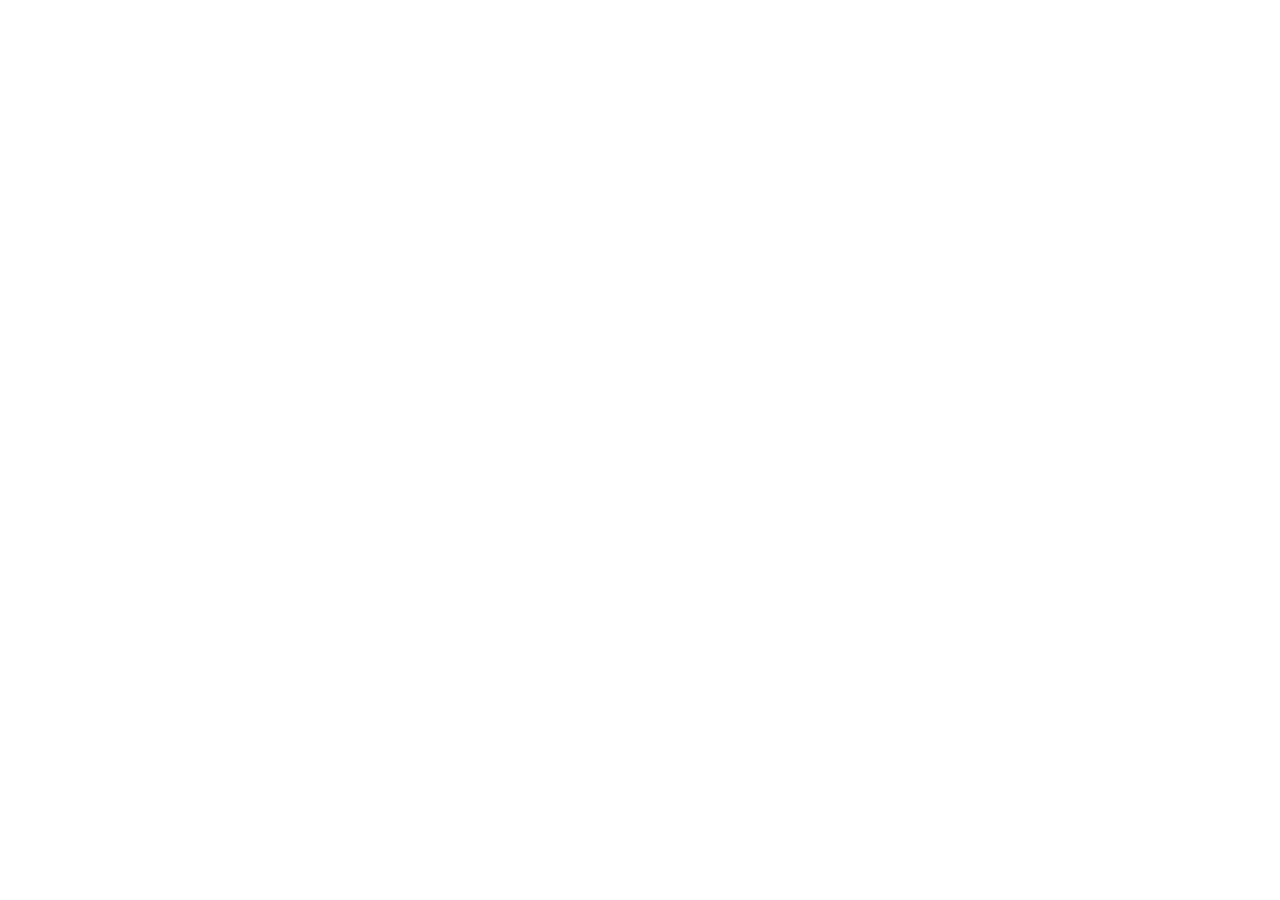
==== index.html @ 041bc4cd "SEO Phase 2: 6 subpages + external CSS + updated sitemap Pages created (SEO-only, not in main nav, a" ====
<!DOCTYPE html>
<html lang="ru">
<head>
    <meta charset="UTF-8">
    <meta name="viewport" content="width=device-width, initial-scale=1.0">
    <meta name="description" content="Авторские витражи на заказ в Москве и МО. Техника Тиффани, мозаичные панно, витражные зеркала. Мастерская Дудкинъ — от эскиза до установки.">
    <meta name="keywords" content="витражи, витражи Тиффани, витражное стекло, мозаика, витражные окна, витражные зеркала, Жуковский, Москва, Дудкин">
    <meta property="og:title" content="Витражи на заказ в Москве и МО — авторская мастерская Дудкинъ">
    <meta property="og:description" content="Авторская мастерская полного цикла: от эскиза до установки. Витражи Тиффани, мозаичные панно, зеркала.">
    <meta property="og:type" content="website">
    <meta property="og:locale" content="ru_RU">
    <meta property="og:url" content="https://dudkin.co/">
    <meta property="og:image" content="https://dudkin.co/img/roses-art-nouveau.jpg">
    <meta property="og:image:width" content="1200">
    <meta property="og:image:height" content="630">
    <meta property="og:site_name" content="Витражное дело Дудкинъ">
    <meta name="twitter:card" content="summary_large_image">
    <meta name="twitter:title" content="Витражи на заказ в Москве и МО — мастерская Дудкинъ">
    <meta name="twitter:description" content="Авторские витражи ручной работы. Техника Тиффани, мозаичные панно, витражные зеркала. От эскиза до установки.">
    <meta name="twitter:image" content="https://dudkin.co/img/roses-art-nouveau.jpg">
    <link rel="canonical" href="https://dudkin.co/">
    <title>Витражи на заказ в Москве и МО — авторская мастерская Дудкинъ</title>
    <link rel="icon" type="image/svg+xml" href="favicon.svg">
    <link rel="preconnect" href="https://fonts.googleapis.com">
    <link rel="preconnect" href="https://fonts.gstatic.com" crossorigin>
    <link href="https://fonts.googleapis.com/css2?family=Cormorant+Garamond:ital,wght@0,400;0,500;0,600;0,700;1,400;1,500&family=PT+Sans:ital,wght@0,400;0,700;1,400&display=swap" rel="stylesheet">
    <style>
    <link rel="stylesheet" href="/style.css">
<script type="application/ld+json">
{
  "@context": "https://schema.org",
  "@type": "LocalBusiness",
  "name": "Витражное дело Дудкинъ",
  "alternateName": "Витражное дѣло Дудкинъ",
  "description": "Авторская мастерская витражей ручной работы. Витражи Тиффани, мозаичные панно, витражные зеркала. Полный цикл от эскиза до установки.",
  "url": "https://dudkin.co",
  "telephone": "+79772921707",
  "email": "vitrazh.dudkin@yandex.ru",
  "image": "https://dudkin.co/img/roses-art-nouveau.jpg",
  "address": {
    "@type": "PostalAddress",
    "addressLocality": "Жуковский",
    "addressRegion": "Московская область",
    "addressCountry": "RU"
  },
  "geo": {
    "@type": "GeoCoordinates",
    "latitude": "55.5955",
    "longitude": "38.1160"
  },
  "priceRange": "$$$$",
  "areaServed": [
    {"@type": "City", "name": "Москва"},
    {"@type": "State", "name": "Московская область"}
  ],
  "founder": {
    "@type": "Person",
    "name": "Александр Дудкин",
    "jobTitle": "Художник-витражист"
  },
  "sameAs": [],
  "aggregateRating": {
    "@type": "AggregateRating",
    "ratingValue": "5.0",
    "reviewCount": "3",
    "bestRating": "5"
  },
  "review": [
    {
      "@type": "Review",
      "author": {"@type": "Person", "name": "Марина К."},
      "reviewRating": {"@type": "Rating", "ratingValue": "5"},
      "reviewBody": "Заказывали витражное окно в загородный дом. Александр создал эскиз, который превзошёл все ожидания. Когда солнце проходит через стекло — это магия."
    },
    {
      "@type": "Review",
      "author": {"@type": "Person", "name": "Андрей и Елена В."},
      "reviewRating": {"@type": "Rating", "ratingValue": "5"},
      "reviewBody": "Витражное зеркало стало главным украшением нашей гостиной. Мастерская Дудкина — это сочетание художественного вкуса и безупречного качества исполнения."
    },
    {
      "@type": "Review",
      "author": {"@type": "Person", "name": "Игорь С."},
      "reviewRating": {"@type": "Rating", "ratingValue": "5"},
      "reviewBody": "Обратился за реставрацией старого витража в особняке начала XX века. Работа выполнена с невероятным уважением к оригиналу. Александр — настоящий мастер своего дела."
    }
  ],
  "hasOfferCatalog": {
    "@type": "OfferCatalog",
    "name": "Услуги",
    "itemListElement": [
      {"@type": "Offer", "itemOffered": {"@type": "Service", "name": "Витражные панно и окна"}},
      {"@type": "Offer", "itemOffered": {"@type": "Service", "name": "Витражные зеркала"}},
      {"@type": "Offer", "itemOffered": {"@type": "Service", "name": "Мозаичные панно"}},
      {"@type": "Offer", "itemOffered": {"@type": "Service", "name": "Реставрация витражей"}},
      {"@type": "Offer", "itemOffered": {"@type": "Service", "name": "Мастер-классы"}}
    ]
  }
}
</script>
<script type="application/ld+json">
{
  "@context": "https://schema.org",
  "@type": "FAQPage",
  "mainEntity": [
    {
      "@type": "Question",
      "name": "Сколько стоит витраж на заказ?",
      "acceptedAnswer": {
        "@type": "Answer",
        "text": "Стоимость витража зависит от размера, сложности рисунка и техники исполнения. Витражи Тиффани — от 55 000 руб/м². Мозаичные панно — от 40 000 руб/м². Точную цену рассчитываем после обсуждения эскиза. Консультация бесплатная."
      }
    },
    {
      "@type": "Question",
      "name": "Какие техники витражей вы используете?",
      "acceptedAnswer": {
        "@type": "Answer",
        "text": "Основная техника — Тиффани (спайка медной фольгой). Также работаем с классическим свинцовым витражом, фьюзингом и мозаикой из натурального камня и стекла."
      }
    },
    {
      "@type": "Question",
      "name": "Сколько времени занимает изготовление витража?",
      "acceptedAnswer": {
        "@type": "Answer",
        "text": "Сроки зависят от сложности: небольшое панно — 2-3 недели, витражное окно среднего размера — 3-5 недель, сложный проект с нестандартными элементами — до 8 недель. Эскиз согласовываем за 3-5 дней."
      }
    },
    {
      "@type": "Question",
      "name": "Вы устанавливаете витражи или только изготавливаете?",
      "acceptedAnswer": {
        "@type": "Answer",
        "text": "Полный цикл: от эскиза до монтажа. Устанавливаем витражи в окна, двери, перегородки, потолочные конструкции. Работаем по Москве и Московской области. Доставка и установка входят в стоимость проекта."
      }
    },
    {
      "@type": "Question",
      "name": "Можно ли заказать витраж по своему рисунку?",
      "acceptedAnswer": {
        "@type": "Answer",
        "text": "Да, работаем по эскизам заказчика, фотографиям, референсам. Также разрабатываем дизайн с нуля под ваш интерьер. Перед изготовлением согласовываем цветовую палитру стекла на образцах."
      }
    }
  ]
}
</script>
</head>
<body>

    <!-- ====== NAVIGATION ====== -->
    <nav class="nav" id="nav">
        <div class="nav__logo">Дудкинъ</div>
        <ul class="nav__links">
            <li><a href="#portfolio">Работы</a></li>
            <li><a href="#process">Мастерство</a></li>
            <li><a href="#about">О мастерѣ</a></li>
            <li><a href="#services">Услуги</a></li>
            <li><a href="#how-to-order">Заказать</a></li>
            <li><a href="#faq">FAQ</a></li>
            <li><a href="#testimonials">Отзывы</a></li>
            <li><a href="#contact">Связаться</a></li>
        </ul>
        <button class="nav__hamburger" id="hamburger" aria-label="Меню">
            <span></span>
            <span></span>
            <span></span>
        </button>
    </nav>

    <!-- Mobile menu overlay -->
    <div class="mobile-menu" id="mobileMenu">
        <a href="#portfolio">Работы</a>
        <a href="#process">Мастерство</a>
        <a href="#about">О мастерѣ</a>
        <a href="#services">Услуги</a>
        <a href="#how-to-order">Заказать</a>
        <a href="#faq">FAQ</a>
        <a href="#testimonials">Отзывы</a>
        <a href="#contact">Связаться</a>
    </div>

    <main>
    <!-- ====== HERO ====== -->
    <section class="hero" id="hero">
        <!-- Fullscreen slideshow background -->
        <div class="hero__slideshow">
            <div class="hero__slide"></div>
            <div class="hero__slide"></div>
            <div class="hero__slide"></div>
            <div class="hero__slide"></div>
            <div class="hero__slide"></div>
            <div class="hero__slideshow-overlay"></div>
        </div>

        <!-- Corner decorations -->
        <svg class="hero__corner hero__corner--tl" viewBox="0 0 120 120" fill="none" xmlns="http://www.w3.org/2000/svg">
            <path d="M2 118V60C2 30 30 2 60 2H118" stroke="#C9A84C" stroke-width="0.5"/>
            <path d="M2 118V80C2 45 45 2 80 2H118" stroke="#C9A84C" stroke-width="0.3" opacity="0.5"/>
            <circle cx="60" cy="2" r="2" fill="#C9A84C" opacity="0.6"/>
            <circle cx="2" cy="60" r="2" fill="#C9A84C" opacity="0.6"/>
        </svg>
        <svg class="hero__corner hero__corner--tr" viewBox="0 0 120 120" fill="none" xmlns="http://www.w3.org/2000/svg">
            <path d="M2 118V60C2 30 30 2 60 2H118" stroke="#C9A84C" stroke-width="0.5"/>
            <path d="M2 118V80C2 45 45 2 80 2H118" stroke="#C9A84C" stroke-width="0.3" opacity="0.5"/>
            <circle cx="60" cy="2" r="2" fill="#C9A84C" opacity="0.6"/>
            <circle cx="2" cy="60" r="2" fill="#C9A84C" opacity="0.6"/>
        </svg>
        <svg class="hero__corner hero__corner--bl" viewBox="0 0 120 120" fill="none" xmlns="http://www.w3.org/2000/svg">
            <path d="M2 118V60C2 30 30 2 60 2H118" stroke="#C9A84C" stroke-width="0.5"/>
            <path d="M2 118V80C2 45 45 2 80 2H118" stroke="#C9A84C" stroke-width="0.3" opacity="0.5"/>
            <circle cx="60" cy="2" r="2" fill="#C9A84C" opacity="0.6"/>
            <circle cx="2" cy="60" r="2" fill="#C9A84C" opacity="0.6"/>
        </svg>
        <svg class="hero__corner hero__corner--br" viewBox="0 0 120 120" fill="none" xmlns="http://www.w3.org/2000/svg">
            <path d="M2 118V60C2 30 30 2 60 2H118" stroke="#C9A84C" stroke-width="0.5"/>
            <path d="M2 118V80C2 45 45 2 80 2H118" stroke="#C9A84C" stroke-width="0.3" opacity="0.5"/>
            <circle cx="60" cy="2" r="2" fill="#C9A84C" opacity="0.6"/>
            <circle cx="2" cy="60" r="2" fill="#C9A84C" opacity="0.6"/>
        </svg>

        <div class="hero__content">
            <!-- Bull skull logo -->
            <div class="hero__skull">
                <img src="img/skull-gold.png" alt="Витражное дѣло Дудкинъ" width="80">
            </div>

            <!-- Art Nouveau ornament -->
            <div class="hero__ornament-top">
                <svg viewBox="0 0 200 30" xmlns="http://www.w3.org/2000/svg" fill="none" stroke="#C9A84C" stroke-width="0.6">
                    <path d="M0 15H60C65 15 70 10 75 10C80 10 82 15 85 15C88 15 90 10 95 10C100 10 100 15 100 15C100 15 100 10 105 10C110 10 112 15 115 15C118 15 120 10 125 10C130 10 135 15 140 15H200"/>
                    <circle cx="100" cy="15" r="3" fill="#C9A84C" opacity="0.3"/>
                    <circle cx="75" cy="10" r="1.5" fill="#C9A84C" opacity="0.3"/>
                    <circle cx="125" cy="10" r="1.5" fill="#C9A84C" opacity="0.3"/>
                </svg>
            </div>

            <h1 class="hero__title">Витражное дѣло<br>Дудкинъ</h1>
            <p class="hero__subtitle">Авторские витражи ручной работы</p>
            <p class="hero__location">Жуковский — Москва &bull; съ 2018 года</p>

            <!-- Bottom ornament -->
            <div class="hero__ornament-bottom">
                <svg viewBox="0 0 160 20" xmlns="http://www.w3.org/2000/svg" fill="none" stroke="#C9A84C" stroke-width="0.5">
                    <path d="M0 10H50C55 10 60 5 65 5C70 5 72 10 75 10H85C88 10 90 5 95 5C100 5 105 10 110 10H160"/>
                    <circle cx="80" cy="10" r="2" fill="#C9A84C" opacity="0.2"/>
                </svg>
            </div>

            <a href="#contact" class="btn">Обсудить проект</a>
        </div>

        <div class="hero__scroll-hint">
            <span>Работы</span>
            <svg viewBox="0 0 24 24" fill="none" stroke="currentColor" stroke-width="1.5">
                <path d="M12 5v14M19 12l-7 7-7-7"/>
            </svg>
        </div>
    </section>

    <!-- ====== PORTFOLIO ====== -->
    <section class="portfolio" id="portfolio">
        <div class="portfolio__inner">
            <div class="section-ornament fade-in">
                <div class="ornament-divider">
                    <div class="ornament-divider__line"></div>
                    <div class="ornament-divider__diamond"></div>
                    <div class="ornament-divider__line"></div>
                </div>
            </div>
            <h2 class="section__title fade-in">Наши работы</h2>
            <p class="section__subtitle fade-in">Каждый витраж — уникальное произведение, созданное вручную отъ первого штриха до послѣдняго луча свѣта</p>

            <div class="portfolio__grid">
                <div class="portfolio__card fade-in">
                    <div class="portfolio__card-frame"></div>
                    <img src="img/roses-art-nouveau.jpg" alt="Витраж Тиффани — Розы в стиле Арт-Нуво" loading="lazy" width="400" height="500">
                    <div class="portfolio__card-info">
                        <div class="portfolio__card-title">Розы Арт-Нуво</div>
                        <div class="portfolio__card-desc">Витраж Тиффани</div>
                    </div>
                </div>
                <div class="portfolio__card fade-in">
                    <div class="portfolio__card-frame"></div>
                    <img src="img/mosaic-flowers-bw.jpg" alt="Мозаичное панно — Белые цветы" loading="lazy" width="400" height="500">
                    <div class="portfolio__card-info">
                        <div class="portfolio__card-title">Белые цветы</div>
                        <div class="portfolio__card-desc">Мозаичное панно</div>
                    </div>
                </div>
                <div class="portfolio__card fade-in">
                    <div class="portfolio__card-frame"></div>
                    <img src="img/kingfisher.jpg" alt="Витражное панно — Зимородок" loading="lazy" width="400" height="500">
                    <div class="portfolio__card-info">
                        <div class="portfolio__card-title">Зимородокъ</div>
                        <div class="portfolio__card-desc">Витражное панно</div>
                    </div>
                </div>
                <div class="portfolio__card fade-in">
                    <div class="portfolio__card-frame"></div>
                    <img src="img/tulips.jpg" alt="Витраж с подсветкой — Тюльпаны" loading="lazy" width="400" height="500">
                    <div class="portfolio__card-info">
                        <div class="portfolio__card-title">Тюльпаны</div>
                        <div class="portfolio__card-desc">Витраж с подсветкой</div>
                    </div>
                </div>
                <div class="portfolio__card fade-in">
                    <div class="portfolio__card-frame"></div>
                    <img src="img/parrot.jpg" alt="Мозаика в раме — Попугай в саду" loading="lazy" width="400" height="500">
                    <div class="portfolio__card-info">
                        <div class="portfolio__card-title">Попугай въ саду</div>
                        <div class="portfolio__card-desc">Мозаика в раме</div>
                    </div>
                </div>
                <div class="portfolio__card fade-in">
                    <div class="portfolio__card-frame"></div>
                    <img src="img/mirror.jpg" alt="Витражное зеркало — Цветочное зеркало" loading="lazy" width="400" height="500">
                    <div class="portfolio__card-info">
                        <div class="portfolio__card-title">Цвѣточное зеркало</div>
                        <div class="portfolio__card-desc">Витражное зеркало</div>
                    </div>
                </div>
                <div class="portfolio__card fade-in">
                    <div class="portfolio__card-frame"></div>
                    <img src="img/guitar.jpg" alt="Мозаика из стекла — Гитара" loading="lazy" width="400" height="500">
                    <div class="portfolio__card-info">
                        <div class="portfolio__card-title">Гитара</div>
                        <div class="portfolio__card-desc">Мозаика из стекла</div>
                    </div>
                </div>
                <div class="portfolio__card fade-in">
                    <div class="portfolio__card-frame"></div>
                    <img src="img/arch-window.jpg" alt="Архитектурный витраж — Арочное окно" loading="lazy" width="400" height="500">
                    <div class="portfolio__card-info">
                        <div class="portfolio__card-title">Арочное окно</div>
                        <div class="portfolio__card-desc">Архитектурный витраж</div>
                    </div>
                </div>
                <div class="portfolio__card fade-in">
                    <div class="portfolio__card-frame"></div>
                    <img src="img/abstract-transom.jpg" alt="Фрамуга — Абстракция" loading="lazy" width="400" height="500">
                    <div class="portfolio__card-info">
                        <div class="portfolio__card-title">Абстракция</div>
                        <div class="portfolio__card-desc">Фрамуга</div>
                    </div>
                </div>
                <div class="portfolio__card fade-in">
                    <div class="portfolio__card-frame"></div>
                    <img src="img/flowers-frame.jpg" alt="Витраж в деревянной раме — Полевые цветы" loading="lazy" width="400" height="500">
                    <div class="portfolio__card-info">
                        <div class="portfolio__card-title">Полевые цвѣты</div>
                        <div class="portfolio__card-desc">Витраж в деревянной раме</div>
                    </div>
                </div>
            </div>
        </div>
    </section>

    <!-- ====== PROCESS ====== -->
    <section class="section" id="process">
        <div class="section-ornament fade-in">
            <div class="ornament-divider">
                <div class="ornament-divider__line"></div>
                <div class="ornament-divider__diamond"></div>
                <div class="ornament-divider__line"></div>
            </div>
        </div>
        <h2 class="section__title fade-in">Отъ эскиза до установки</h2>
        <p class="section__subtitle fade-in">Восемь этаповъ создания авторскаго витража в техникѣ Тиффани</p>

        <div class="process__grid">
            <div class="process__card fade-in">
                <div class="process__card-corner"></div>
                <div class="process__number">01</div>
                <h3>Замыселъ</h3>
                <p>Обсуждаем идею, мѣсто установки, размѣры и стиль. Изучаем освѣщение — оно опредѣляетъ, какъ витражъ будетъ жить въ пространствѣ.</p>
                <div class="process__card-detail">Бесплатная консультация</div>
            </div>
            <div class="process__card fade-in">
                <div class="process__card-corner"></div>
                <div class="process__number">02</div>
                <h3>Эскизъ</h3>
                <p>Создаём авторский рисунокъ в натуральную величину — картонъ. Каждая линия — будущий свинцовый переплётъ или мѣдная фольга.</p>
                <div class="process__card-detail">Карандашъ, акварель, картонъ</div>
            </div>
            <div class="process__card fade-in">
                <div class="process__card-corner"></div>
                <div class="process__number">03</div>
                <h3>Подборъ стекла</h3>
                <p>Американское и европейское витражное стекло — Spectrum, Uroboros, Wissmach. Подбираемъ оттѣнки, фактуры и степень прозрачности на свѣтовомъ столѣ.</p>
                <div class="process__card-detail">Болѣе 200 видовъ стекла</div>
            </div>
            <div class="process__card fade-in">
                <div class="process__card-corner"></div>
                <div class="process__number">04</div>
                <h3>Раскрой</h3>
                <p>Каждый элементъ вырѣзается стеклорѣзомъ по шаблону. Сложные кривые — ломка щипцами по надрѣзу. Ни одинъ кусокъ не повторяется.</p>
                <div class="process__card-detail">Ручная рѣзка, до 300 элементовъ</div>
            </div>
            <div class="process__card fade-in">
                <div class="process__card-corner"></div>
                <div class="process__number">05</div>
                <h3>Шлифовка</h3>
                <p>Края каждаго элемента обрабатываются на алмазномъ шлифовальномъ станкѣ для идеальнаго прилегания деталей другъ к другу.</p>
                <div class="process__card-detail">Точность до 0.5 мм</div>
            </div>
            <div class="process__card fade-in">
                <div class="process__card-corner"></div>
                <div class="process__number">06</div>
                <h3>Мѣдная фольга</h3>
                <p>Сердце техники Тиффани: каждый кусокъ стекла оборачивается тонкой мѣдной лентой. Это позволяетъ создавать объёмные формы и тончайшие линии.</p>
                <div class="process__card-detail">Фольга 4.8–6.4 мм</div>
            </div>
            <div class="process__card fade-in">
                <div class="process__card-corner"></div>
                <div class="process__number">07</div>
                <h3>Пайка</h3>
                <p>Оловянный припой соединяетъ всѣ элементы. Сначала — точечная фиксация, затѣмъ — ровный выпуклый шовъ по каждому стыку. Двусторонняя пайка.</p>
                <div class="process__card-detail">Припой, флюсъ, 360°С</div>
            </div>
            <div class="process__card fade-in">
                <div class="process__card-corner"></div>
                <div class="process__number">08</div>
                <h3>Патина и финишъ</h3>
                <p>Патинирование придаётъ швамъ благородный тёмный или мѣдный оттѣнокъ. Полировка, обрамление, установка витража на мѣсто.</p>
                <div class="process__card-detail">Чёрная или мѣдная патина</div>
            </div>
        </div>

        <!-- Process journey — step by step photo strip -->
        <div class="process__journey fade-in">
            <div class="process__journey-title">Путь витража</div>
            <div class="process__journey-strip">
                <div class="process__journey-step">
                    <span class="process__journey-num">01</span>
                    <img src="img/step-sketch.jpg" alt="Авторский эскиз витража" class="process__journey-img" loading="lazy">
                    <div class="process__journey-label">Эскизъ</div>
                </div>
                <div class="process__journey-arrow">
                    <svg viewBox="0 0 30 8"><path d="M0 4h26M22 1l4 3-4 3"/></svg>
                </div>
                <div class="process__journey-step">
                    <span class="process__journey-num">02</span>
                    <img src="img/step-cutting.jpg" alt="Раскрой и сборка на шаблоне" class="process__journey-img" loading="lazy">
                    <div class="process__journey-label">Раскрой и сборка</div>
                </div>
                <div class="process__journey-arrow">
                    <svg viewBox="0 0 30 8"><path d="M0 4h26M22 1l4 3-4 3"/></svg>
                </div>
                <div class="process__journey-step">
                    <span class="process__journey-num">03</span>
                    <img src="img/step-final.jpg" alt="Готовый витраж — зимородок на магнолиях" class="process__journey-img" loading="lazy">
                    <div class="process__journey-label">Готовый витражъ</div>
                </div>
            </div>
        </div>
    </section>

    <!-- ====== ABOUT ====== -->
    <section class="about" id="about">
        <div class="about__inner">
            <div class="section-ornament fade-in">
                <div class="ornament-divider">
                    <div class="ornament-divider__line"></div>
                    <div class="ornament-divider__diamond"></div>
                    <div class="ornament-divider__line"></div>
                </div>
            </div>
            <h2 class="section__title fade-in">Александръ Дудкинъ</h2>

            <div class="about__content fade-in">
                <img src="img/master.jpg" alt="Александр Дудкин — художник-витражист" class="about__photo" loading="lazy">
                <p class="about__text">
                    Художник-витражист с классическим художественным образованием. Путь к витражному искусству начался с живописи — именно умение работать с цветом, светом и композицией отличает каждую работу мастерской.
                </p>
                <p class="about__text">
                    Витражное дѣло Дудкинъ — это авторская мастерская полного цикла: от первого эскиза карандашом до последнего штриха патины. Каждый витраж создаётся вручную в технике Тиффани с использованием лучшего американского и европейского стекла.
                </p>
                <p class="about__text">
                    Философия мастерской проста: витраж — это не декоративное стекло, а живая картина, которая меняется с каждым лучом света.
                </p>

                <div class="about__quote">
                    <p>&laquo;Каждый витражъ — это картина, написанная свѣтомъ&raquo;</p>
                </div>
            </div>
        </div>
    </section>

    <!-- ====== SERVICES ====== -->
    <section class="section" id="services">
        <div class="section-ornament fade-in">
            <div class="ornament-divider">
                <div class="ornament-divider__line"></div>
                <div class="ornament-divider__diamond"></div>
                <div class="ornament-divider__line"></div>
            </div>
        </div>
        <h2 class="section__title fade-in">Что мы создаёмъ</h2>
        <p class="section__subtitle fade-in">Витражи для интерьера, архитектуры и души</p>

        <div class="services__grid">
            <div class="services__card fade-in">
                <span class="services__card-icon">&#9670;</span>
                <h3>Витражные панно и окна</h3>
                <p>Авторские витражи для оконных проёмов, перегородок и ниш. Техника Тиффани с медной фольгой.</p>
            </div>
            <div class="services__card fade-in">
                <span class="services__card-icon">&#9671;</span>
                <h3>Витражные зеркала</h3>
                <p>Зеркала в витражном обрамлении — уникальный элемент декора для любого интерьера.</p>
            </div>
            <div class="services__card fade-in">
                <span class="services__card-icon">&#9646;</span>
                <h3>Мозаичные панно</h3>
                <p>Декоративные панно из колотого и резаного стекла для стен, столешниц и фасадов.</p>
            </div>
            <div class="services__card fade-in">
                <span class="services__card-icon">&#10022;</span>
                <h3>Декоративные издѣлия</h3>
                <p>Подсвечники, часы, ночники и другие предметы из витражного стекла ручной работы.</p>
            </div>
            <div class="services__card fade-in">
                <span class="services__card-icon">&#9681;</span>
                <h3>Реставрация витражей</h3>
                <p>Бережная реставрация старинных витражей с сохранением оригинальных материалов и техник.</p>
            </div>
            <div class="services__card fade-in">
                <span class="services__card-icon">&#9733;</span>
                <h3>Мастеръ-классы</h3>
                <p>Обучение технике Тиффани для начинающих и продвинутых. Индивидуальные и групповые занятия.</p>
            </div>
        </div>
        <p class="services__note">Стоимость каждого издѣлия разсчитывается индивидуально. <a href="#contact">Обсудить проектъ</a></p>
    </section>

    <!-- ====== HOW TO ORDER ====== -->
    <section class="how-to-order" id="how-to-order">
        <div class="how-to-order__inner">
            <div class="section-ornament fade-in">
                <div class="ornament-divider">
                    <div class="ornament-divider__line"></div>
                    <div class="ornament-divider__diamond"></div>
                    <div class="ornament-divider__line"></div>
                </div>
            </div>
            <h2 class="section__title fade-in">Какъ заказать</h2>

            <div class="how-to-order__grid">
                <div class="how-to-order__step fade-in">
                    <div class="how-to-order__number">1</div>
                    <div>
                        <h3>Консультация</h3>
                        <p>Обсуждаем вашу идею, мѣсто установки и пожелания. Бесплатно.</p>
                    </div>
                </div>
                <div class="how-to-order__step fade-in">
                    <div class="how-to-order__number">2</div>
                    <div>
                        <h3>Эскизъ</h3>
                        <p>Создаём авторский эскиз витража с учётом размѣровъ и стиля интерьера.</p>
                    </div>
                </div>
                <div class="how-to-order__step fade-in">
                    <div class="how-to-order__number">3</div>
                    <div>
                        <h3>Изготовление</h3>
                        <p>Ручная работа в мастерской. Срокъ: 2–4 недѣли.</p>
                    </div>
                </div>
                <div class="how-to-order__step fade-in">
                    <div class="how-to-order__number">4</div>
                    <div>
                        <h3>Установка</h3>
                        <p>Доставка и монтажъ витража. Работаем по всей Московской области.</p>
                    </div>
                </div>
            </div>
        </div>
    </section>

    <!-- ====== FAQ ====== -->
    <section class="faq" id="faq">
        <div class="testimonials__inner">
            <div class="section-ornament fade-in">
                <div class="ornament-divider">
                    <div class="ornament-divider__line"></div>
                    <div class="ornament-divider__diamond"></div>
                    <div class="ornament-divider__line"></div>
                </div>
            </div>
            <h2 class="section__title fade-in">Частые вопросы</h2>

            <div class="faq__list">
                <details class="faq__item fade-in">
                    <summary>Сколько стоит витраж на заказ?</summary>
                    <p>Цена зависит от размера, сложности рисунка и техники. Витражи Тиффани — от 55 000 руб/м². Мозаичные панно — от 40 000 руб/м². Точную стоимость считаем после обсуждения эскиза. Консультация бесплатная — <a href="#contact">напишите или позвоните</a>.</p>
                </details>
                <details class="faq__item fade-in">
                    <summary>Какие техники витражей вы используете?</summary>
                    <p>В основном — Тиффани: каждый кусочек стекла оборачивается медной фольгой и спаивается. Ещё делаем классические свинцовые витражи, фьюзинг и мозаику из натурального камня.</p>
                </details>
                <details class="faq__item fade-in">
                    <summary>Сколько времени занимает изготовление?</summary>
                    <p>Небольшое панно — 2-3 недели. Витражное окно среднего размера — 3-5 недель. Сложный проект — до 8 недель. Эскиз обычно согласовываем за 3-5 дней.</p>
                </details>
                <details class="faq__item fade-in">
                    <summary>Вы устанавливаете витражи или только делаете?</summary>
                    <p>Полный цикл — от эскиза до монтажа. Ставим витражи в окна, двери, перегородки, потолки. Работаем по Москве и Московской области. Доставка и установка входят в стоимость.</p>
                </details>
                <details class="faq__item fade-in">
                    <summary>Можно заказать витраж по своему рисунку?</summary>
                    <p>Да. Работаем по вашим эскизам, фотографиям, референсам из интернета. Или разрабатываем дизайн с нуля — под ваш интерьер. Перед работой подбираем стёкла на образцах, чтобы вы увидели цвета вживую.</p>
                </details>
            </div>
        </div>
    </section>

    <!-- ====== TESTIMONIALS ====== -->
    <section class="testimonials" id="testimonials">
        <div class="testimonials__inner">
            <div class="section-ornament fade-in">
                <div class="ornament-divider">
                    <div class="ornament-divider__line"></div>
                    <div class="ornament-divider__diamond"></div>
                    <div class="ornament-divider__line"></div>
                </div>
            </div>
            <h2 class="section__title fade-in">Что говорятъ о насъ</h2>
            <p class="section__subtitle fade-in">Отзывы нашихъ заказчиковъ</p>

            <div class="testimonials__grid">
                <div class="testimonials__card fade-in">
                    <blockquote>Заказывали витражное окно в загородный дом. Александр создал эскиз, который превзошёл все ожидания. Когда солнце проходит через стекло — это магия. Рекомендуем всем, кто ценит настоящее искусство.</blockquote>
                    <div class="testimonials__author">Марина К.</div>
                    <div class="testimonials__role">дизайнер интерьеров</div>
                </div>
                <div class="testimonials__card fade-in">
                    <blockquote>Витражное зеркало стало главным украшением нашей гостиной. Мастерская Дудкина — это сочетание художественного вкуса и безупречного качества исполнения.</blockquote>
                    <div class="testimonials__author">Андрей и Елена В.</div>
                    <div class="testimonials__role">Москва</div>
                </div>
                <div class="testimonials__card fade-in">
                    <blockquote>Обратился за реставрацией старого витража в особняке начала XX века. Работа выполнена с невероятным уважением к оригиналу. Александр — настоящий мастер своего дела.</blockquote>
                    <div class="testimonials__author">Игорь С.</div>
                    <div class="testimonials__role">архитектор</div>
                </div>
            </div>
        </div>
    </section>

    <!-- ====== CONTACT ====== -->
    <section id="contact">
        <div class="contact__inner">
            <div class="section-ornament fade-in">
                <div class="ornament-divider">
                    <div class="ornament-divider__line"></div>
                    <div class="ornament-divider__diamond"></div>
                    <div class="ornament-divider__line"></div>
                </div>
            </div>
            <h2 class="section__title fade-in">Начнёмъ разговоръ</h2>
            <p class="section__subtitle fade-in">Каждый витраж начинается с идеи. Разскажите о вашемъ проектѣ.</p>

            <div class="contact__content">
                <div class="contact__info fade-in-left">
                    <h3>Связаться с нами</h3>
                    <div class="contact__links">
                        <a href="tel:+79772921707" class="contact__link">
                            <span class="contact__link-icon">
                                <svg viewBox="0 0 24 24"><path d="M22 16.92v3a2 2 0 0 1-2.18 2 19.79 19.79 0 0 1-8.63-3.07 19.5 19.5 0 0 1-6-6 19.79 19.79 0 0 1-3.07-8.67A2 2 0 0 1 4.11 2h3a2 2 0 0 1 2 1.72 12.84 12.84 0 0 0 .7 2.81 2 2 0 0 1-.45 2.11L8.09 9.91a16 16 0 0 0 6 6l1.27-1.27a2 2 0 0 1 2.11-.45 12.84 12.84 0 0 0 2.81.7A2 2 0 0 1 22 16.92z" stroke-linecap="round" stroke-linejoin="round"/></svg>
                            </span>
                            +7 977 292-17-07
                        </a>
                        <a href="https://wa.me/79772921707" target="_blank" rel="noopener" class="contact__link">
                            <span class="contact__link-icon">
                                <svg viewBox="0 0 24 24"><path d="M21 11.5a8.38 8.38 0 0 1-.9 3.8 8.5 8.5 0 0 1-7.6 4.7 8.38 8.38 0 0 1-3.8-.9L3 21l1.9-5.7a8.38 8.38 0 0 1-.9-3.8 8.5 8.5 0 0 1 4.7-7.6 8.38 8.38 0 0 1 3.8-.9h.5a8.48 8.48 0 0 1 8 8v.5z" stroke-linecap="round" stroke-linejoin="round"/></svg>
                            </span>
                            WhatsApp
                        </a>
                        <a href="https://t.me/+79772921707" target="_blank" rel="noopener" class="contact__link">
                            <span class="contact__link-icon">
                                <svg viewBox="0 0 24 24"><path d="M21.2 4.4L2.4 11.4c-.5.2-.5.9.1 1l4.8 1.5 1.9 6c.1.4.6.5.9.3l2.7-2.2 5.3 3.9c.4.3 1 .1 1.1-.4l3.2-15.4c.1-.6-.5-1-.2-.7zM9.6 14.4l-.4 3.8L8 14.5l10.3-7.5-10.7 7.4z" stroke-linecap="round" stroke-linejoin="round"/></svg>
                            </span>
                            Telegram
                        </a>
                        <a href="mailto:vitrazh.dudkin@yandex.ru" class="contact__link">
                            <span class="contact__link-icon">
                                <svg viewBox="0 0 24 24"><rect x="2" y="4" width="20" height="16" rx="2" stroke-linecap="round" stroke-linejoin="round"/><path d="m22 7-8.97 5.7a1.94 1.94 0 0 1-2.06 0L2 7" stroke-linecap="round" stroke-linejoin="round"/></svg>
                            </span>
                            vitrazh.dudkin@yandex.ru
                        </a>
                    </div>

                    <div class="contact__address">
                        <p>&#128205; г. Жуковский, Московская область</p>
                        <p style="margin-top: 0.5rem; font-size: 0.85rem; color: var(--text-dim);">Работаем по всей Московской области и за её пределами</p>
                    </div>
                </div>

                <div class="contact__form fade-in-right">
                    <form id="contactForm" action="#" method="post" onsubmit="return sendToWhatsApp(event);">
                        <div class="form__group">
                            <label for="name">Ваше имя</label>
                            <input type="text" id="name" name="name" placeholder="Как к вам обращаться?" required>
                        </div>
                        <div class="form__group">
                            <label for="phone">Телефон</label>
                            <input type="tel" id="phone" name="phone" placeholder="+7 (___) ___-__-__" required>
                        </div>
                        <div class="form__group">
                            <label for="message">Сообщение</label>
                            <textarea id="message" name="message" placeholder="Расскажите о вашей идее — размер, место установки, пожелания по стилю..."></textarea>
                        </div>
                        <div class="form__submit">
                            <button type="submit" class="btn btn--ruby">Отправить заявку</button>
                        </div>
                    </form>
                </div>
            </div>
        </div>
    </section>

    </main>
    <!-- ====== FOOTER ====== -->
    <footer class="footer">
        <div class="footer__inner">
            <div class="bull-skull">
                <img src="img/skull-gold.png" alt="Витражное дѣло Дудкинъ" width="48" style="opacity: 0.7;">
            </div>

            <div class="footer__brand">Витражное дѣло Дудкинъ</div>

            <!-- Social links will be added when profiles are created -->

            <div class="footer__copy">
                &copy; 2018&mdash;2026 Витражное дѣло Дудкинъ &bull; Всѣ права защищены
            </div>
        </div>
    </footer>

    <!-- ====== FLOATING WHATSAPP ====== -->
    <a href="https://wa.me/79772921707?text=Здравствуйте!%20Интересует%20витраж%20на%20заказ" target="_blank" rel="noopener" class="whatsapp-float" aria-label="WhatsApp">
        <svg viewBox="0 0 24 24" xmlns="http://www.w3.org/2000/svg"><path d="M17.472 14.382c-.297-.149-1.758-.867-2.03-.967-.273-.099-.471-.148-.67.15-.197.297-.767.966-.94 1.164-.173.199-.347.223-.644.075-.297-.15-1.255-.463-2.39-1.475-.883-.788-1.48-1.761-1.653-2.059-.173-.297-.018-.458.13-.606.134-.133.298-.347.446-.52.149-.174.198-.298.298-.497.099-.198.05-.371-.025-.52-.075-.149-.669-1.612-.916-2.207-.242-.579-.487-.5-.669-.51-.173-.008-.371-.01-.57-.01-.198 0-.52.074-.792.372-.272.297-1.04 1.016-1.04 2.479 0 1.462 1.065 2.875 1.213 3.074.149.198 2.096 3.2 5.077 4.487.709.306 1.262.489 1.694.625.712.227 1.36.195 1.871.118.571-.085 1.758-.719 2.006-1.413.248-.694.248-1.289.173-1.413-.074-.124-.272-.198-.57-.347m-5.421 7.403h-.004a9.87 9.87 0 01-5.031-1.378l-.361-.214-3.741.982.999-3.648-.235-.374a9.86 9.86 0 01-1.51-5.26c.001-5.45 4.436-9.884 9.888-9.884 2.64 0 5.122 1.03 6.988 2.898a9.825 9.825 0 012.893 6.994c-.003 5.45-4.437 9.884-9.885 9.884m8.413-18.297A11.815 11.815 0 0012.05 0C5.495 0 .16 5.335.157 11.892c0 2.096.547 4.142 1.588 5.945L.057 24l6.305-1.654a11.882 11.882 0 005.683 1.448h.005c6.554 0 11.89-5.335 11.893-11.893a11.821 11.821 0 00-3.48-8.413z"/></svg>
    </a>

    <!-- ====== LIGHTBOX ====== -->
    <div class="lightbox" id="lightbox">
        <div class="lightbox__overlay"></div>
        <button class="lightbox__close" aria-label="Закрыть">&times;</button>
        <img class="lightbox__img" src="" alt="">
        <div class="lightbox__title"></div>
    </div>

    <!-- ====== JAVASCRIPT ====== -->
    <script>
        // Sticky nav on scroll
        const nav = document.getElementById('nav');
        let lastScroll = 0;

        window.addEventListener('scroll', () => {
            const currentScroll = window.pageYOffset;
            if (currentScroll > 80) {
                nav.classList.add('scrolled');
            } else {
                nav.classList.remove('scrolled');
            }
            lastScroll = currentScroll;
        }, { passive: true });

        // Mobile hamburger toggle
        const hamburger = document.getElementById('hamburger');
        const mobileMenu = document.getElementById('mobileMenu');

        hamburger.addEventListener('click', () => {
            hamburger.classList.toggle('active');
            mobileMenu.classList.toggle('active');
            document.body.style.overflow = mobileMenu.classList.contains('active') ? 'hidden' : '';
        });

        // Close mobile menu on link click
        mobileMenu.querySelectorAll('a').forEach(link => {
            link.addEventListener('click', () => {
                hamburger.classList.remove('active');
                mobileMenu.classList.remove('active');
                document.body.style.overflow = '';
            });
        });

        // Scroll-triggered fade-in animations
        const observerOptions = {
            threshold: 0.1,
            rootMargin: '0px 0px -50px 0px'
        };

        const observer = new IntersectionObserver((entries) => {
            entries.forEach(entry => {
                if (entry.isIntersecting) {
                    entry.target.classList.add('visible');
                    observer.unobserve(entry.target);
                }
            });
        }, observerOptions);

        document.querySelectorAll('.fade-in, .fade-in-left, .fade-in-right').forEach(el => {
            observer.observe(el);
        });

        // Stagger animation for grid items
        document.querySelectorAll('.portfolio__grid, .services__grid, .testimonials__grid, .how-to-order__grid, .process__grid').forEach(grid => {
            grid.querySelectorAll('.fade-in').forEach((el, i) => {
                el.style.transitionDelay = `${i * 0.04}s`;
            });
        });

        // Form → WhatsApp redirect
        function sendToWhatsApp(e) {
            e.preventDefault();
            const name = document.getElementById('name').value.trim();
            const phone = document.getElementById('phone').value.trim();
            const message = document.getElementById('message').value.trim();
            if (!name || !phone) { alert('Пожалуйста, заполните имя и телефон'); return false; }

            // Send to Telegram
            const tgToken = '8706280124:AAEIEMlCe5KBFjKwXHXT6Oo_pv0EMwtX7yw';
            const tgChat = '5083163504';
            const tgText = '📩 Новая заявка с сайта!\n\n👤 Имя: ' + name + '\n📱 Телефон: ' + phone + (message ? '\n💬 Сообщение: ' + message : '');
            fetch('https://api.telegram.org/bot' + tgToken + '/sendMessage', {
                method: 'POST',
                headers: {'Content-Type': 'application/json'},
                body: JSON.stringify({chat_id: tgChat, text: tgText, parse_mode: 'HTML'})
            }).catch(() => {});

            // Also open WhatsApp
            let waText = 'Здравствуйте! Меня зовут ' + name + ', тел: ' + phone + '.';
            if (message) waText += ' ' + message;
            window.open('https://wa.me/79772921707?text=' + encodeURIComponent(waText), '_blank');

            // Show success
            e.target.reset();
            const btn = e.target.querySelector('.btn');
            const orig = btn.textContent;
            btn.textContent = '✓ Заявка отправлена';
            btn.style.borderColor = '#2a8f64';
            btn.style.color = '#2a8f64';
            setTimeout(() => { btn.textContent = orig; btn.style.borderColor = ''; btn.style.color = ''; }, 3000);

            return false;
        }

        // Lightbox
        const lightbox = document.getElementById('lightbox');
        const lightboxImg = lightbox.querySelector('.lightbox__img');
        const lightboxTitle = lightbox.querySelector('.lightbox__title');

        document.querySelectorAll('.portfolio__card').forEach(card => {
            card.addEventListener('click', () => {
                const img = card.querySelector('img');
                const title = card.querySelector('.portfolio__card-title');
                lightboxImg.src = img.src;
                lightboxImg.alt = img.alt;
                lightboxTitle.textContent = title ? title.textContent : '';
                lightbox.classList.add('active');
                document.body.style.overflow = 'hidden';
            });
        });

        function closeLightbox() {
            lightbox.classList.remove('active');
            document.body.style.overflow = '';
        }

        lightbox.querySelector('.lightbox__overlay').addEventListener('click', closeLightbox);
        lightbox.querySelector('.lightbox__close').addEventListener('click', closeLightbox);
        document.addEventListener('keydown', (e) => {
            if (e.key === 'Escape' && lightbox.classList.contains('active')) closeLightbox();
        });

        // Smooth scroll for anchor links (fallback for older browsers)
        document.querySelectorAll('a[href^="#"]').forEach(anchor => {
            anchor.addEventListener('click', function (e) {
                e.preventDefault();
                const target = document.querySelector(this.getAttribute('href'));
                if (target) {
                    const offset = nav.offsetHeight;
                    const targetPosition = target.getBoundingClientRect().top + window.pageYOffset - offset;
                    window.scrollTo({
                        top: targetPosition,
                        behavior: 'smooth'
                    });
                }
            });
        });
    </script>
</body>
</html>
---- style.css ----
/* ============================================
   RESET & BASE
   ============================================ */
*, *::before, *::after {
    margin: 0;
    padding: 0;
    box-sizing: border-box;
}

:root {
    --bg-deep: #0A0A0F;
    --bg-dark: #101014;
    --bg-surface: #141418;
    --bg-card: #1A1A20;
    --bg-card-hover: #1E1E26;
    --gold: #C9A84C;
    --gold-light: #D4B96A;
    --gold-dim: #8B7535;
    --gold-glow: rgba(201, 168, 76, 0.15);
    --emerald: #1B6B4A;
    --emerald-light: #2A8F64;
    --ruby: #8B2252;
    --ruby-light: #A83068;
    --text-primary: #E8E4DD;
    --text-secondary: #9A9690;
    --text-dim: #5A5854;
    --border: rgba(201, 168, 76, 0.12);
    --border-light: rgba(201, 168, 76, 0.25);
    --font-heading: 'Cormorant Garamond', Georgia, serif;
    --font-body: 'PT Sans', Arial, sans-serif;
    --nav-height: 64px;
}

html {
    scroll-behavior: smooth;
    -webkit-font-smoothing: antialiased;
    -moz-osx-font-smoothing: grayscale;
}

body {
    font-family: var(--font-body);
    background: var(--bg-deep);
    color: var(--text-primary);
    line-height: 1.6;
    overflow-x: hidden;
}

::selection {
    background: var(--gold);
    color: var(--bg-deep);
}

img {
    display: block;
    max-width: 100%;
}

a {
    color: var(--gold);
    text-decoration: none;
    transition: color 0.3s ease;
}

a:hover {
    color: var(--gold-light);
}

/* ============================================
   SCROLL ANIMATIONS
   ============================================ */
.fade-in {
    opacity: 0;
    transform: translateY(18px);
    transition: opacity 0.4s ease, transform 0.4s ease;
}

.fade-in.visible {
    opacity: 1;
    transform: translateY(0);
}

.fade-in-left {
    opacity: 0;
    transform: translateX(-20px);
    transition: opacity 0.4s ease, transform 0.4s ease;
}

.fade-in-left.visible {
    opacity: 1;
    transform: translateX(0);
}

.fade-in-right {
    opacity: 0;
    transform: translateX(20px);
    transition: opacity 0.4s ease, transform 0.4s ease;
}

.fade-in-right.visible {
    opacity: 1;
    transform: translateX(0);
}

/* ============================================
   NAVIGATION
   ============================================ */
.nav {
    position: fixed;
    top: 0;
    left: 0;
    right: 0;
    z-index: 1000;
    height: var(--nav-height);
    display: flex;
    align-items: center;
    justify-content: space-between;
    padding: 0 clamp(1.5rem, 4vw, 3rem);
    background: transparent;
    transition: background 0.4s ease, box-shadow 0.4s ease, backdrop-filter 0.4s ease;
}

.nav.scrolled {
    background: rgba(10, 10, 15, 0.85);
    backdrop-filter: blur(20px);
    -webkit-backdrop-filter: blur(20px);
    box-shadow: 0 1px 0 var(--border);
}

.nav__logo {
    font-family: var(--font-heading);
    font-size: 1.2rem;
    font-weight: 600;
    color: var(--gold);
    letter-spacing: 0.05em;
    white-space: nowrap;
}

.nav__links {
    display: flex;
    list-style: none;
    gap: 2rem;
}

.nav__links a {
    font-family: var(--font-body);
    font-size: 0.85rem;
    color: var(--text-secondary);
    letter-spacing: 0.08em;
    text-transform: uppercase;
    transition: color 0.3s ease;
    position: relative;
}

.nav__links a::after {
    content: '';
    position: absolute;
    bottom: -4px;
    left: 0;
    width: 0;
    height: 1px;
    background: var(--gold);
    transition: width 0.3s ease;
}

.nav__links a:hover {
    color: var(--gold);
}

.nav__links a:hover::after {
    width: 100%;
}

.nav__hamburger {
    display: none;
    flex-direction: column;
    gap: 5px;
    cursor: pointer;
    padding: 8px;
    background: none;
    border: none;
    z-index: 1001;
}

.nav__hamburger span {
    display: block;
    width: 24px;
    height: 1.5px;
    background: var(--gold);
    transition: transform 0.3s ease, opacity 0.3s ease;
}

.nav__hamburger.active span:nth-child(1) {
    transform: rotate(45deg) translate(4px, 5px);
}

.nav__hamburger.active span:nth-child(2) {
    opacity: 0;
}

.nav__hamburger.active span:nth-child(3) {
    transform: rotate(-45deg) translate(4px, -5px);
}

/* ============================================
   DECORATIVE ELEMENTS
   ============================================ */
.ornament-divider {
    display: flex;
    align-items: center;
    justify-content: center;
    gap: 1rem;
    padding: 1rem 0;
    opacity: 0.5;
}

.ornament-divider__line {
    width: 80px;
    height: 1px;
    background: linear-gradient(90deg, transparent, var(--gold), transparent);
}

.ornament-divider__diamond {
    width: 8px;
    height: 8px;
    border: 1px solid var(--gold);
    transform: rotate(45deg);
}

.section-ornament {
    text-align: center;
    margin-bottom: 3rem;
}

.section-ornament svg {
    width: 120px;
    height: 20px;
    opacity: 0.4;
}

/* SVG Bull Skull */
.bull-skull {
    display: inline-block;
}

.bull-skull svg {
    fill: var(--gold);
    opacity: 0.7;
    transition: opacity 0.3s ease;
}

.bull-skull:hover svg {
    opacity: 1;
}

/* ============================================
   SECTIONS — COMMON
   ============================================ */
.section {
    padding: clamp(4rem, 8vw, 8rem) clamp(1.5rem, 4vw, 3rem);
    max-width: 1200px;
    margin: 0 auto;
}

.section--wide {
    max-width: 1400px;
}

.section__title {
    font-family: var(--font-heading);
    font-size: clamp(2rem, 5vw, 3.5rem);
    font-weight: 500;
    color: var(--gold);
    text-align: center;
    letter-spacing: 0.06em;
    margin-bottom: 1rem;
}

.section__subtitle {
    font-family: var(--font-body);
    font-size: 1rem;
    color: var(--text-secondary);
    text-align: center;
    max-width: 600px;
    margin: 0 auto 3rem;
    line-height: 1.7;
}

/* ============================================
   HERO
   ============================================ */
.hero {
    position: relative;
    min-height: 100vh;
    display: flex;
    flex-direction: column;
    align-items: center;
    justify-content: center;
    text-align: center;
    padding: 2rem;
    overflow: hidden;
}

.hero::before {
    content: '';
    position: absolute;
    inset: 0;
    background:
        radial-gradient(ellipse 600px 400px at 50% 40%, rgba(201, 168, 76, 0.06) 0%, transparent 70%),
        radial-gradient(ellipse 300px 500px at 30% 60%, rgba(27, 107, 74, 0.04) 0%, transparent 60%),
        radial-gradient(ellipse 250px 400px at 70% 50%, rgba(139, 34, 82, 0.03) 0%, transparent 60%),
        radial-gradient(circle 800px at 50% 50%, rgba(201, 168, 76, 0.03) 0%, transparent 80%);
    pointer-events: none;
}

.hero::after {
    content: '';
    position: absolute;
    inset: 0;
    background: linear-gradient(180deg, transparent 70%, var(--bg-deep) 100%);
    pointer-events: none;
}

/* Corner decorations */
.hero__corner {
    position: absolute;
    width: 120px;
    height: 120px;
    opacity: 0.15;
    pointer-events: none;
    z-index: 2;
}

.hero__corner--tl {
    top: 2rem;
    left: 2rem;
}

.hero__corner--tr {
    top: 2rem;
    right: 2rem;
    transform: scaleX(-1);
}

.hero__corner--bl {
    bottom: 2rem;
    left: 2rem;
    transform: scaleY(-1);
}

.hero__corner--br {
    bottom: 2rem;
    right: 2rem;
    transform: scale(-1);
}

.hero__content {
    position: relative;
    z-index: 2;
    max-width: 900px;
    text-align: center;
    margin: 0 auto;
}

.hero__skull {
    margin-bottom: 2rem;
    display: flex;
    justify-content: center;
}

.hero__skull img {
    width: 80px;
    height: auto;
    opacity: 0.85;
    filter: drop-shadow(0 0 15px rgba(201, 168, 76, 0.15));
    transition: opacity 0.4s ease, filter 0.4s ease;
}

.hero__skull:hover img {
    opacity: 1;
    filter: drop-shadow(0 0 25px rgba(201, 168, 76, 0.3));
}

.hero__ornament-top {
    margin-bottom: 1.5rem;
}

.hero__ornament-top svg {
    width: 200px;
    height: 30px;
    opacity: 0.35;
}

.hero__title {
    font-family: var(--font-heading);
    font-size: clamp(2.5rem, 7vw, 5rem);
    font-weight: 500;
    color: var(--gold);
    letter-spacing: 0.08em;
    line-height: 1.15;
    margin-bottom: 1rem;
    text-shadow: 0 0 80px rgba(201, 168, 76, 0.2);
}

.hero__subtitle {
    font-family: var(--font-heading);
    font-size: clamp(1.1rem, 2.5vw, 1.6rem);
    font-weight: 400;
    font-style: italic;
    color: var(--text-primary);
    letter-spacing: 0.04em;
    margin-bottom: 0.75rem;
    opacity: 0.85;
}

.hero__location {
    font-family: var(--font-body);
    font-size: 0.9rem;
    color: var(--text-secondary);
    letter-spacing: 0.15em;
    text-transform: uppercase;
    margin-bottom: 2.5rem;
}

.hero__ornament-bottom {
    margin-top: 0;
    margin-bottom: 2.5rem;
}

.hero__ornament-bottom svg {
    width: 160px;
    height: 20px;
    opacity: 0.3;
    transform: scaleY(-1);
}

.btn {
    display: inline-block;
    font-family: var(--font-heading);
    font-size: 1.05rem;
    font-weight: 500;
    letter-spacing: 0.12em;
    padding: 0.9rem 2.5rem;
    border: 1px solid var(--gold);
    color: var(--gold);
    background: transparent;
    cursor: pointer;
    transition: all 0.4s ease;
    text-transform: uppercase;
    position: relative;
    overflow: hidden;
}

.btn::before {
    content: '';
    position: absolute;
    inset: 0;
    background: var(--gold);
    transform: scaleX(0);
    transform-origin: right;
    transition: transform 0.4s ease;
    z-index: -1;
}

.btn:hover {
    color: var(--bg-deep);
}

.btn:hover::before {
    transform: scaleX(1);
    transform-origin: left;
}

.btn--ruby {
    border-color: var(--ruby);
    color: var(--text-primary);
}

.btn--ruby::before {
    background: var(--ruby);
}

.btn--ruby:hover {
    color: #fff;
}

.hero__scroll-hint {
    position: absolute;
    bottom: 2rem;
    left: 50%;
    transform: translateX(-50%);
    z-index: 2;
    display: flex;
    flex-direction: column;
    align-items: center;
    gap: 0.5rem;
    opacity: 0.4;
    animation: scrollHint 2s ease-in-out infinite;
}

.hero__scroll-hint span {
    font-size: 0.7rem;
    letter-spacing: 0.2em;
    text-transform: uppercase;
    color: var(--text-secondary);
}

.hero__scroll-hint svg {
    width: 16px;
    height: 16px;
    stroke: var(--gold);
}

@keyframes scrollHint {
    0%, 100% { transform: translateX(-50%) translateY(0); }
    50% { transform: translateX(-50%) translateY(8px); }
}

/* ============================================
   PORTFOLIO
   ============================================ */
.portfolio {
    background: var(--bg-dark);
    padding-top: 0;
}

.portfolio__inner {
    max-width: 1400px;
    margin: 0 auto;
    padding: clamp(4rem, 8vw, 8rem) clamp(1.5rem, 4vw, 3rem);
}

.portfolio__grid {
    display: grid;
    grid-template-columns: repeat(3, 1fr);
    gap: 1.5rem;
}

.portfolio__card {
    position: relative;
    overflow: hidden;
    cursor: pointer;
    border-radius: 2px;
    padding: 14px;
    padding-bottom: 14px;
    background: var(--bg-deep);
    aspect-ratio: 4 / 5;
}

/* Thin gold frame on dark passepartout — outside the photo */
.portfolio__card-frame {
    position: absolute;
    inset: 6px;
    border: 0.5px solid var(--gold-dim);
    pointer-events: none;
    z-index: 2;
    transition: border-color 0.4s ease;
}

/* Corner accents */
.portfolio__card-frame::before {
    content: '';
    position: absolute;
    top: -3px;
    left: -3px;
    width: 18px;
    height: 18px;
    border-top: 1px solid var(--gold);
    border-left: 1px solid var(--gold);
    opacity: 0.4;
    transition: opacity 0.4s ease;
}

.portfolio__card-frame::after {
    content: '';
    position: absolute;
    bottom: -3px;
    right: -3px;
    width: 18px;
    height: 18px;
    border-bottom: 1px solid var(--gold);
    border-right: 1px solid var(--gold);
    opacity: 0.4;
    transition: opacity 0.4s ease;
}

.portfolio__card:hover .portfolio__card-frame {
    border-color: var(--gold);
}

.portfolio__card:hover .portfolio__card-frame::before,
.portfolio__card:hover .portfolio__card-frame::after {
    opacity: 0.8;
}

.portfolio__card img {
    position: absolute;
    inset: 14px;
    width: calc(100% - 28px);
    height: calc(100% - 28px);
    object-fit: cover;
    display: block;
    z-index: 1;
    transition: transform 0.6s ease;
}

.portfolio__card::after {
    content: '';
    position: absolute;
    inset: 14px;
    background: linear-gradient(180deg, transparent 50%, rgba(10, 10, 15, 0.7) 100%);
    opacity: 1;
    transition: opacity 0.4s ease;
    z-index: 1;
}

.portfolio__card:hover {
    transform: scale(1.02);
    box-shadow: 0 20px 60px rgba(0, 0, 0, 0.5), 0 0 30px rgba(201, 168, 76, 0.08);
}

.portfolio__card:hover img {
    transform: scale(1.05);
}

.portfolio__card:hover::after {
    opacity: 1;
}

.portfolio__card-info {
    position: absolute;
    bottom: 14px;
    left: 14px;
    right: 14px;
    padding: 1rem 1.2rem;
    z-index: 2;
    transform: translateY(0);
    opacity: 1;
    transition: all 0.4s ease;
}

.portfolio__card:hover .portfolio__card-info {
    transform: translateY(0);
    opacity: 1;
}

.portfolio__card-title {
    font-family: var(--font-heading);
    font-size: 1.3rem;
    font-weight: 500;
    color: var(--gold);
    margin-bottom: 0.25rem;
}

.portfolio__card-desc {
    font-size: 0.85rem;
    color: var(--text-secondary);
    letter-spacing: 0.05em;
}

/* ============================================
   PROCESS — 8-step grid with art nouveau frames
   ============================================ */
.process__grid {
    display: grid;
    grid-template-columns: repeat(4, 1fr);
    gap: 1.25rem;
    margin-top: 3rem;
}

.process__card {
    position: relative;
    padding: 2rem 1.5rem 1.5rem;
    background: var(--bg-card);
    transition: all 0.4s ease;
}

/* Thin gold art-nouveau frame */
.process__card::before {
    content: '';
    position: absolute;
    inset: 6px;
    border: 0.5px solid var(--gold-dim);
    pointer-events: none;
    transition: border-color 0.4s ease;
}

/* Corner flourish accents — top-left and bottom-right */
.process__card::after {
    content: '';
    position: absolute;
    top: 2px;
    left: 2px;
    width: 20px;
    height: 20px;
    border-top: 1px solid var(--gold);
    border-left: 1px solid var(--gold);
    opacity: 0.4;
    transition: opacity 0.4s ease;
    pointer-events: none;
}

.process__card-corner {
    position: absolute;
    bottom: 2px;
    right: 2px;
    width: 20px;
    height: 20px;
    border-bottom: 1px solid var(--gold);
    border-right: 1px solid var(--gold);
    opacity: 0.4;
    transition: opacity 0.4s ease;
    pointer-events: none;
}

.process__card:hover {
    background: var(--bg-card-hover);
    transform: translateY(-3px);
    box-shadow: 0 12px 40px rgba(0, 0, 0, 0.3);
}

.process__card:hover::before {
    border-color: var(--gold);
}

.process__card:hover::after,
.process__card:hover .process__card-corner {
    opacity: 0.8;
}

.process__number {
    font-family: var(--font-heading);
    font-size: 2.2rem;
    font-weight: 300;
    color: var(--gold);
    opacity: 0.35;
    line-height: 1;
    margin-bottom: 0.75rem;
    letter-spacing: 0.02em;
}

.process__card h3 {
    font-family: var(--font-heading);
    font-size: 1.2rem;
    font-weight: 500;
    color: var(--text-primary);
    margin-bottom: 0.5rem;
    letter-spacing: 0.03em;
}

.process__card p {
    font-size: 0.85rem;
    color: var(--text-secondary);
    line-height: 1.65;
}

.process__card-detail {
    margin-top: 0.75rem;
    font-size: 0.75rem;
    color: var(--gold-dim);
    font-style: italic;
    letter-spacing: 0.03em;
}

/* Connecting line between cards */
.process__flow {
    display: flex;
    justify-content: center;
    align-items: center;
    padding: 1.5rem 0;
    opacity: 0.3;
}

.process__flow svg {
    width: 100%;
    max-width: 800px;
    height: 12px;
}

/* Process journey — horizontal photo strip */
.process__journey {
    margin-top: 3rem;
    padding-top: 2.5rem;
    border-top: 1px solid var(--border);
}

.process__journey-title {
    font-family: var(--font-heading);
    font-size: 1.3rem;
    font-weight: 400;
    color: var(--gold);
    text-align: center;
    letter-spacing: 0.08em;
    margin-bottom: 2rem;
    opacity: 0.7;
}

.process__journey-strip {
    display: flex;
    align-items: center;
    gap: 0;
    justify-content: center;
}

.process__journey-step {
    text-align: center;
    flex: 0 0 auto;
    width: 180px;
}

.process__journey-img {
    width: 150px;
    height: 150px;
    object-fit: cover;
    border-radius: 50%;
    border: 1px solid var(--gold-dim);
    margin: 0 auto 0.75rem;
    display: block;
    transition: border-color 0.4s ease, box-shadow 0.4s ease;
}

.process__journey-step:hover .process__journey-img {
    border-color: var(--gold);
    box-shadow: 0 0 20px rgba(201, 168, 76, 0.15);
}

.process__journey-label {
    font-family: var(--font-heading);
    font-size: 0.85rem;
    color: var(--text-secondary);
    letter-spacing: 0.06em;
}

.process__journey-num {
    font-family: var(--font-heading);
    font-size: 0.7rem;
    color: var(--gold-dim);
    letter-spacing: 0.15em;
    display: block;
    margin-bottom: 0.3rem;
}

.process__journey-arrow {
    flex: 0 0 40px;
    text-align: center;
    color: var(--gold);
    opacity: 0.25;
    font-size: 0.9rem;
    padding-bottom: 2rem;
}

.process__journey-arrow svg {
    width: 30px;
    height: 8px;
    stroke: var(--gold);
    fill: none;
    stroke-width: 1;
}

@media (max-width: 1024px) {
    .process__grid {
        grid-template-columns: repeat(2, 1fr);
    }
    .process__journey-strip {
        flex-wrap: wrap;
        gap: 0.5rem;
    }
    .process__journey-step {
        width: 140px;
    }
    .process__journey-img {
        width: 120px;
        height: 120px;
    }
    .process__journey-arrow {
        flex: 0 0 20px;
    }
}

@media (max-width: 768px) {
    .process__grid {
        grid-template-columns: 1fr;
    }
    .process__journey-strip {
        flex-direction: column;
        gap: 1rem;
    }
    .process__journey-arrow {
        padding-bottom: 0;
        transform: rotate(90deg);
    }
}

/* ============================================
   ABOUT
   ============================================ */
.about {
    background: var(--bg-dark);
}

.about__inner {
    max-width: 1200px;
    margin: 0 auto;
    padding: clamp(4rem, 8vw, 8rem) clamp(1.5rem, 4vw, 3rem);
}

.about__content {
    max-width: 800px;
    margin: 0 auto;
    text-align: center;
}

.about__text {
    font-size: 1.05rem;
    line-height: 1.85;
    color: var(--text-primary);
    margin-bottom: 1.5rem;
    opacity: 0.9;
}

.about__text + .about__text {
    margin-top: 1rem;
}

.about__quote {
    margin-top: 3rem;
    padding: 2rem 3rem;
    position: relative;
}

.about__quote::before,
.about__quote::after {
    content: '';
    position: absolute;
    width: 60px;
    height: 1px;
    background: linear-gradient(90deg, transparent, var(--gold), transparent);
    left: 50%;
    transform: translateX(-50%);
}

.about__quote::before { top: 0; }
.about__quote::after { bottom: 0; }

.about__quote p {
    font-family: var(--font-heading);
    font-size: clamp(1.3rem, 3vw, 1.7rem);
    font-style: italic;
    font-weight: 400;
    color: var(--gold);
    line-height: 1.5;
    opacity: 0.85;
}

/* ============================================
   SERVICES
   ============================================ */
.services__grid {
    display: grid;
    grid-template-columns: repeat(3, 1fr);
    gap: 1.5rem;
    margin-top: 3rem;
}

.services__card {
    background: var(--bg-card);
    border: 1px solid var(--border);
    padding: 2rem;
    transition: all 0.4s ease;
    position: relative;
    overflow: hidden;
}

.services__card::before {
    content: '';
    position: absolute;
    top: 0;
    left: 0;
    right: 0;
    height: 2px;
    background: linear-gradient(90deg, transparent, var(--gold), transparent);
    opacity: 0;
    transition: opacity 0.4s ease;
}

.services__card:hover {
    background: var(--bg-card-hover);
    border-color: var(--border-light);
    transform: translateY(-4px);
    box-shadow: 0 16px 40px rgba(0, 0, 0, 0.3);
}

.services__card:hover::before {
    opacity: 1;
}

.services__card-icon {
    font-size: 2rem;
    margin-bottom: 1rem;
    display: block;
}

.services__card h3 {
    font-family: var(--font-heading);
    font-size: 1.3rem;
    font-weight: 500;
    color: var(--text-primary);
    margin-bottom: 0.5rem;
}

.services__card p {
    font-size: 0.9rem;
    color: var(--text-secondary);
    line-height: 1.6;
}

/* ============================================
   TESTIMONIALS
   ============================================ */
.testimonials {
    background: var(--bg-dark);
}

.testimonials__inner {
    max-width: 1200px;
    margin: 0 auto;
    padding: clamp(4rem, 8vw, 8rem) clamp(1.5rem, 4vw, 3rem);
}

.testimonials__grid {
    display: grid;
    grid-template-columns: repeat(3, 1fr);
    gap: 1.5rem;
    margin-top: 3rem;
}

.testimonials__card {
    background: var(--bg-surface);
    border: 1px solid var(--border);
    padding: 2rem;
    position: relative;
}

.testimonials__card::before {
    content: '\201C';
    font-family: var(--font-heading);
    font-size: 4rem;
    color: var(--gold);
    opacity: 0.2;
    position: absolute;
    top: 0.5rem;
    left: 1.5rem;
    line-height: 1;
}

.testimonials__card blockquote {
    font-size: 0.95rem;
    line-height: 1.75;
    color: var(--text-primary);
    opacity: 0.9;
    margin-bottom: 1.5rem;
    padding-top: 1rem;
    font-style: italic;
}

.testimonials__author {
    font-family: var(--font-heading);
    font-size: 1rem;
    color: var(--gold);
    font-weight: 500;
}

.testimonials__role {
    font-size: 0.8rem;
    color: var(--text-dim);
    margin-top: 0.2rem;
}

/* FAQ */
.faq__list {
    max-width: 700px;
    margin: 0 auto;
}

.faq__item {
    border-bottom: 1px solid var(--border);
    padding: 1.2rem 0;
}

.faq__item summary {
    font-family: var(--font-heading);
    font-size: 1.15rem;
    color: var(--text-primary);
    cursor: pointer;
    list-style: none;
    display: flex;
    justify-content: space-between;
    align-items: center;
}

.faq__item summary::-webkit-details-marker { display: none; }

.faq__item summary::after {
    content: '+';
    font-size: 1.4rem;
    color: var(--gold-dim);
    transition: transform 0.3s ease;
}

.faq__item[open] summary::after {
    content: '−';
}

.faq__item p {
    margin-top: 0.8rem;
    font-size: 0.95rem;
    color: var(--text-secondary);
    line-height: 1.7;
}

.faq__item a {
    color: var(--gold);
    text-decoration: none;
    border-bottom: 1px solid var(--gold-dim);
}

/* ============================================
   CONTACT
   ============================================ */
.contact__inner {
    max-width: 1200px;
    margin: 0 auto;
    padding: clamp(4rem, 8vw, 8rem) clamp(1.5rem, 4vw, 3rem);
}

.contact__content {
    display: grid;
    grid-template-columns: 1fr 1fr;
    gap: 4rem;
    margin-top: 3rem;
}

.contact__info h3 {
    font-family: var(--font-heading);
    font-size: 1.5rem;
    font-weight: 500;
    color: var(--text-primary);
    margin-bottom: 1.5rem;
}

.contact__links {
    display: flex;
    flex-direction: column;
    gap: 1rem;
}

.contact__link {
    display: flex;
    align-items: center;
    gap: 0.75rem;
    font-size: 1rem;
    color: var(--text-primary);
    transition: color 0.3s ease;
}

.contact__link:hover {
    color: var(--gold);
}

.contact__link-icon {
    width: 40px;
    height: 40px;
    border: 1px solid var(--border);
    border-radius: 50%;
    display: flex;
    align-items: center;
    justify-content: center;
    flex-shrink: 0;
    transition: border-color 0.3s ease, background 0.3s ease;
}

.contact__link:hover .contact__link-icon {
    border-color: var(--gold);
    background: var(--gold-glow);
}

.contact__link-icon svg {
    width: 18px;
    height: 18px;
    stroke: var(--gold);
    fill: none;
    stroke-width: 1.5;
}

.contact__address {
    margin-top: 2rem;
    padding-top: 1.5rem;
    border-top: 1px solid var(--border);
}

.contact__address p {
    font-size: 0.95rem;
    color: var(--text-secondary);
    line-height: 1.7;
}

.contact__form form {
    display: flex;
    flex-direction: column;
    gap: 1.25rem;
}

.form__group {
    display: flex;
    flex-direction: column;
    gap: 0.4rem;
}

.form__group label {
    font-size: 0.8rem;
    color: var(--text-secondary);
    letter-spacing: 0.08em;
    text-transform: uppercase;
}

.form__group input,
.form__group textarea {
    font-family: var(--font-body);
    font-size: 1rem;
    color: var(--text-primary);
    background: var(--bg-card);
    border: 1px solid var(--border);
    padding: 0.85rem 1rem;
    outline: none;
    transition: border-color 0.3s ease, box-shadow 0.3s ease;
}

.form__group input:focus,
.form__group textarea:focus {
    border-color: var(--gold);
    box-shadow: 0 0 0 3px var(--gold-glow);
}

.form__group textarea {
    resize: vertical;
    min-height: 120px;
}

.form__submit {
    align-self: flex-start;
}

/* ============================================
   FOOTER
   ============================================ */
.footer {
    background: var(--bg-deep);
    border-top: 1px solid var(--border);
    padding: 3rem clamp(1.5rem, 4vw, 3rem);
}

.footer__inner {
    max-width: 1200px;
    margin: 0 auto;
    display: flex;
    flex-direction: column;
    align-items: center;
    gap: 1.5rem;
    text-align: center;
}

.footer__brand {
    font-family: var(--font-heading);
    font-size: 1.2rem;
    font-weight: 500;
    color: var(--gold);
    letter-spacing: 0.06em;
}

.footer__socials {
    display: flex;
    gap: 1rem;
}

.footer__social {
    width: 36px;
    height: 36px;
    border: 1px solid var(--border);
    border-radius: 50%;
    display: flex;
    align-items: center;
    justify-content: center;
    transition: border-color 0.3s ease, background 0.3s ease;
}

.footer__social:hover {
    border-color: var(--gold);
    background: var(--gold-glow);
}

.footer__social svg {
    width: 16px;
    height: 16px;
    fill: var(--text-secondary);
    transition: fill 0.3s ease;
}

.footer__social:hover svg {
    fill: var(--gold);
}

.footer__copy {
    font-size: 0.8rem;
    color: var(--text-dim);
    letter-spacing: 0.05em;
}

/* ============================================
   MOBILE MENU OVERLAY
   ============================================ */
.mobile-menu {
    position: fixed;
    inset: 0;
    background: rgba(10, 10, 15, 0.97);
    z-index: 999;
    display: flex;
    flex-direction: column;
    align-items: center;
    justify-content: center;
    gap: 2rem;
    opacity: 0;
    pointer-events: none;
    transition: opacity 0.4s ease;
}

.mobile-menu.active {
    opacity: 1;
    pointer-events: all;
}

.mobile-menu a {
    font-family: var(--font-heading);
    font-size: 1.6rem;
    color: var(--text-primary);
    letter-spacing: 0.08em;
    transition: color 0.3s ease;
}

.mobile-menu a:hover {
    color: var(--gold);
}

/* ============================================
   RESPONSIVE
   ============================================ */
@media (max-width: 1024px) {
    .portfolio__grid {
        grid-template-columns: repeat(2, 1fr);
    }

    .services__grid {
        grid-template-columns: repeat(2, 1fr);
    }

    .testimonials__grid {
        grid-template-columns: repeat(2, 1fr);
    }

    .process__content {
        flex-direction: column;
    }

    .process__images {
        flex: none;
        flex-direction: row;
        width: 100%;
    }

    .process__images img {
        width: 50%;
    }
}

@media (max-width: 768px) {
    .nav__links {
        display: none;
    }

    .nav__hamburger {
        display: flex;
    }

    .hero__title {
        font-size: clamp(2rem, 8vw, 3.5rem);
    }

    .hero__corner {
        width: 60px;
        height: 60px;
    }

    .portfolio__grid {
        grid-template-columns: 1fr;
        gap: 1rem;
    }

    .portfolio__card {
        aspect-ratio: 4 / 4;
    }

    .portfolio__card-info {
        opacity: 1;
        transform: translateY(0);
    }

    .portfolio__card::after {
        opacity: 1;
    }

    .services__grid {
        grid-template-columns: 1fr;
    }

    .testimonials__grid {
        grid-template-columns: 1fr;
    }

    .contact__content {
        grid-template-columns: 1fr;
        gap: 2.5rem;
    }

    .process__images {
        flex-direction: column;
    }

    .process__images img {
        width: 100%;
    }

    .about__quote {
        padding: 2rem 1rem;
    }
}

/* ============================================
   PRINT
   ============================================ */
/* ============================================
   HERO SLIDESHOW
   ============================================ */
.hero__slideshow {
    position: absolute;
    inset: 0;
    z-index: 0;
}

.hero__slide {
    position: absolute;
    inset: 0;
    background-size: cover;
    background-position: center;
    opacity: 0;
    animation: heroSlide 32.5s infinite;
    will-change: opacity, transform;
}

.hero__slide:nth-child(1) {
    background-image: url('img/tulips.jpg');
    animation-delay: 0s;
}
.hero__slide:nth-child(2) {
    background-image: url('img/roses-art-nouveau.jpg');
    animation-delay: 6.5s;
}
.hero__slide:nth-child(3) {
    background-image: url('img/kingfisher.jpg');
    animation-delay: 13s;
}
.hero__slide:nth-child(4) {
    background-image: url('img/parrot.jpg');
    animation-delay: 19.5s;
}
.hero__slide:nth-child(5) {
    background-image: url('img/flowers-frame.jpg');
    animation-delay: 26s;
}

@keyframes heroSlide {
    0%      { opacity: 0; transform: scale(1); }
    4.6%    { opacity: 1; transform: scale(1); }
    20%     { opacity: 1; transform: scale(1.1); }
    24.6%   { opacity: 0; transform: scale(1.1); }
    100%    { opacity: 0; transform: scale(1); }
}

.hero__slideshow-overlay {
    position: absolute;
    inset: 0;
    background: rgba(10, 10, 15, 0.65);
    z-index: 1;
}

/* ============================================
   FLOATING WHATSAPP BUTTON
   ============================================ */
.whatsapp-float {
    position: fixed;
    bottom: 2rem;
    right: 2rem;
    z-index: 999;
    width: 52px;
    height: 52px;
    border-radius: 50%;
    background: var(--bg-deep);
    border: 1px solid var(--gold-dim);
    display: flex;
    align-items: center;
    justify-content: center;
    box-shadow: 0 4px 20px rgba(0, 0, 0, 0.5);
    transition: all 0.4s ease;
    animation: whatsappPulse 3s ease-in-out infinite;
}

.whatsapp-float:hover {
    transform: scale(1.08);
    border-color: var(--gold);
    box-shadow: 0 4px 30px rgba(0, 0, 0, 0.6), 0 0 20px rgba(201, 168, 76, 0.15);
    animation: none;
}

.whatsapp-float svg {
    width: 24px;
    height: 24px;
    fill: var(--gold);
    transition: fill 0.3s ease;
}

.whatsapp-float:hover svg {
    fill: var(--gold-light);
}

@keyframes whatsappPulse {
    0%, 100% { box-shadow: 0 4px 20px rgba(0, 0, 0, 0.5); }
    50% { box-shadow: 0 4px 20px rgba(0, 0, 0, 0.5), 0 0 0 6px rgba(201, 168, 76, 0.1); }
}

/* ============================================
   ABOUT PHOTO
   ============================================ */
.about__photo {
    width: 200px;
    height: 200px;
    border-radius: 50%;
    object-fit: cover;
    border: 2px solid var(--gold);
    margin: 0 auto 2rem;
    display: block;
    opacity: 0.9;
}

/* ============================================
   HOW TO ORDER
   ============================================ */
.how-to-order {
    background: var(--bg-dark);
}

.how-to-order__inner {
    max-width: 1200px;
    margin: 0 auto;
    padding: clamp(4rem, 8vw, 8rem) clamp(1.5rem, 4vw, 3rem);
}

.how-to-order__grid {
    display: grid;
    grid-template-columns: repeat(4, 1fr);
    gap: 2rem;
    margin-top: 3rem;
    position: relative;
}

.how-to-order__grid::before {
    content: '';
    position: absolute;
    top: 28px;
    left: 10%;
    right: 10%;
    height: 1px;
    border-top: 2px dashed var(--gold-dim);
    opacity: 0.4;
    z-index: 0;
}

.how-to-order__step {
    text-align: center;
    position: relative;
    z-index: 1;
}

.how-to-order__number {
    width: 56px;
    height: 56px;
    border-radius: 50%;
    border: 2px solid var(--gold);
    display: flex;
    align-items: center;
    justify-content: center;
    font-family: var(--font-heading);
    font-size: 1.4rem;
    font-weight: 600;
    color: var(--gold);
    background: var(--bg-dark);
    margin: 0 auto 1.2rem;
}

.how-to-order__step h3 {
    font-family: var(--font-heading);
    font-size: 1.2rem;
    font-weight: 500;
    color: var(--text-primary);
    margin-bottom: 0.5rem;
}

.how-to-order__step p {
    font-size: 0.9rem;
    color: var(--text-secondary);
    line-height: 1.6;
}

/* ============================================
   LIGHTBOX
   ============================================ */
.lightbox {
    position: fixed;
    inset: 0;
    z-index: 2000;
    display: flex;
    align-items: center;
    justify-content: center;
    opacity: 0;
    pointer-events: none;
    transition: opacity 0.3s ease;
}

.lightbox.active {
    opacity: 1;
    pointer-events: all;
}

.lightbox__overlay {
    position: absolute;
    inset: 0;
    background: rgba(10, 10, 15, 0.92);
}

.lightbox__img {
    position: relative;
    z-index: 1;
    max-width: 90vw;
    max-height: 90vh;
    object-fit: contain;
    border-radius: 2px;
}

.lightbox__title {
    position: absolute;
    bottom: 2rem;
    left: 50%;
    transform: translateX(-50%);
    z-index: 2;
    font-family: var(--font-heading);
    font-size: 1.3rem;
    color: var(--gold);
    text-align: center;
    white-space: nowrap;
}

.lightbox__close {
    position: absolute;
    top: 1.5rem;
    right: 2rem;
    z-index: 2;
    background: none;
    border: none;
    color: var(--text-primary);
    font-size: 2.5rem;
    cursor: pointer;
    line-height: 1;
    transition: color 0.3s ease;
}

.lightbox__close:hover {
    color: var(--gold);
}

/* ============================================
   SERVICES NOTE (replacing prices)
   ============================================ */
.services__note {
    text-align: center;
    margin-top: 2.5rem;
    font-style: italic;
    color: var(--text-secondary);
    font-size: 0.95rem;
    line-height: 1.7;
}

.services__note a {
    color: var(--gold);
    font-style: normal;
    font-weight: 500;
}

@media (max-width: 768px) {
    .how-to-order__grid {
        grid-template-columns: 1fr;
        gap: 2.5rem;
    }

    .how-to-order__grid::before {
        top: 0;
        bottom: 0;
        left: 28px;
        right: auto;
        width: 1px;
        height: auto;
        border-top: none;
        border-left: 2px dashed var(--gold-dim);
    }

    .how-to-order__step {
        text-align: left;
        display: flex;
        gap: 1.2rem;
        align-items: flex-start;
    }

    .how-to-order__number {
        margin: 0;
        flex-shrink: 0;
    }
}

@media print {
    .nav, .mobile-menu, .hero__scroll-hint, .nav__hamburger, .whatsapp-float {
        display: none !important;
    }

    body {
        background: #fff;
        color: #111;
    }

    .hero {
        min-height: auto;
        padding: 2rem 0;
    }

    .hero::before, .hero::after, .hero__slideshow {
        display: none;
    }

    .hero__title, .section__title, .about__quote p {
        color: #111;
    }

    .contact__link {
        color: #111;
    }

    .contact__form {
        display: none;
    }
}
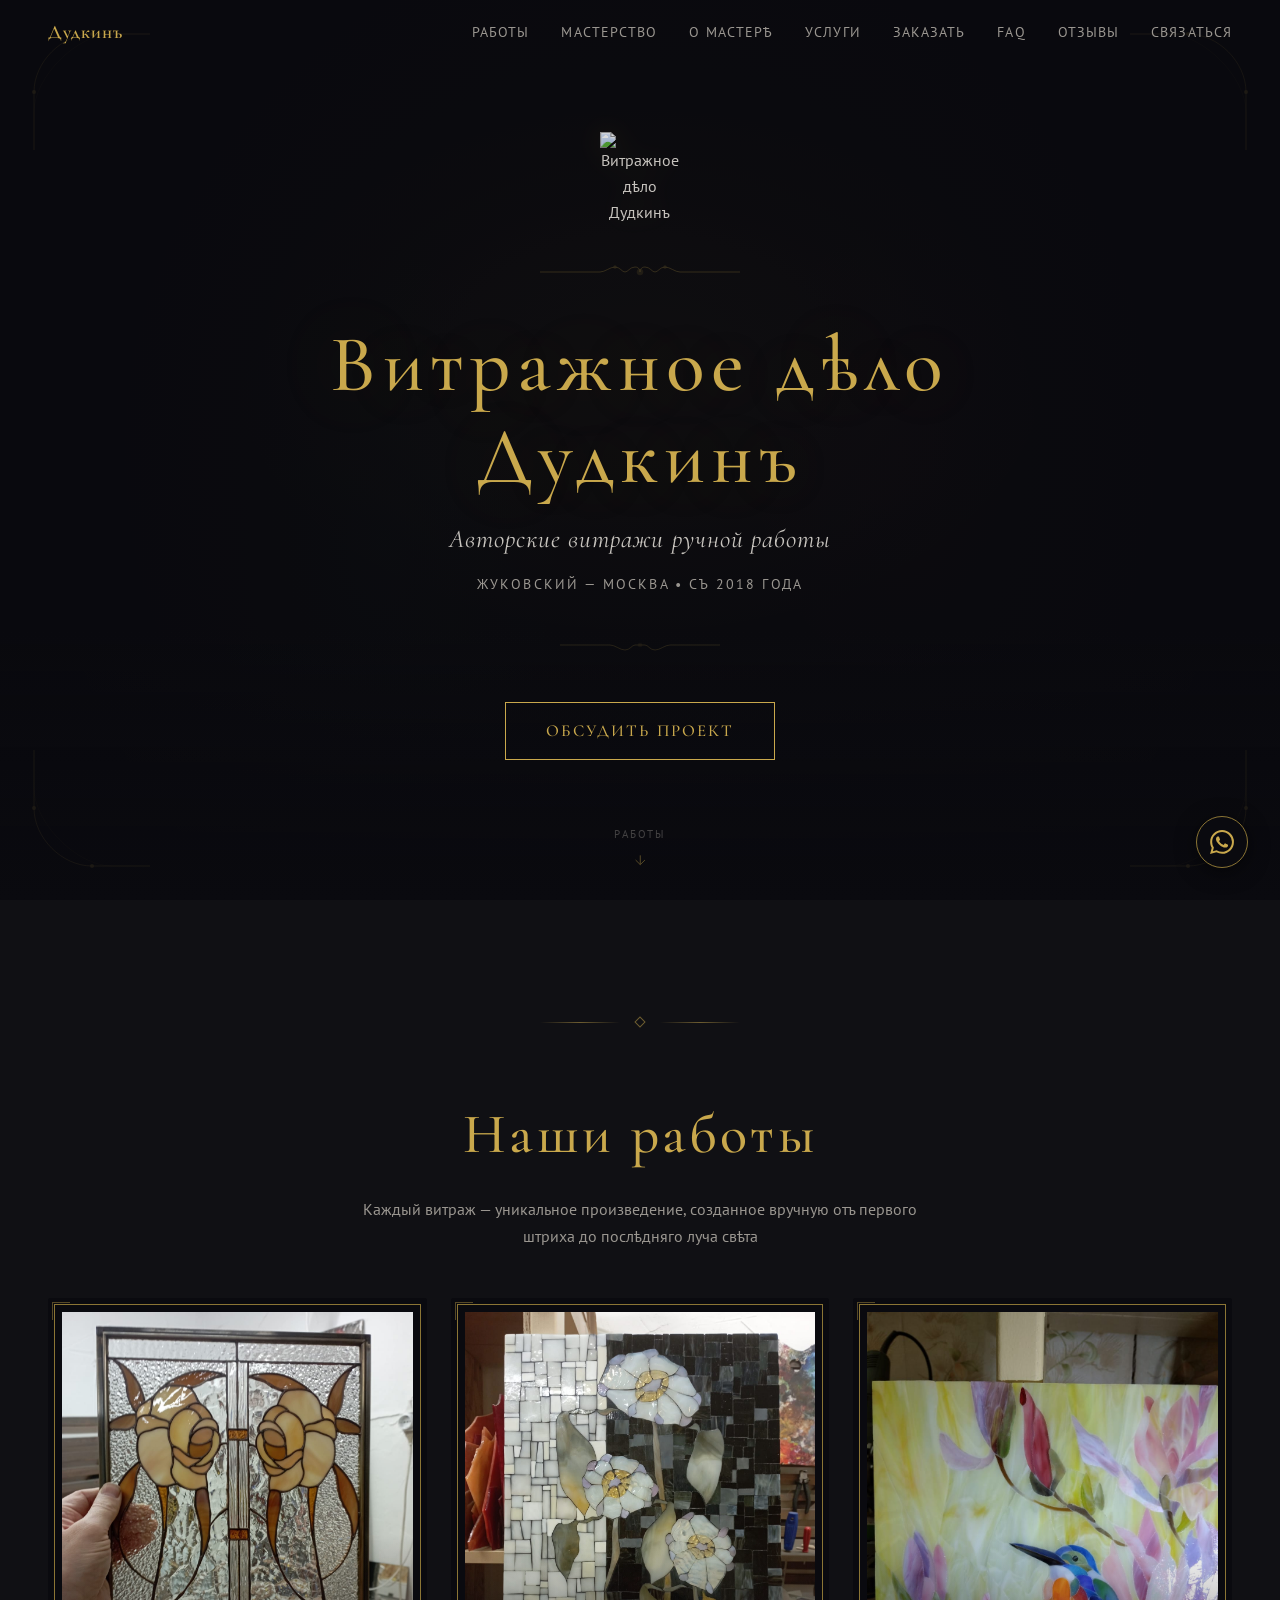
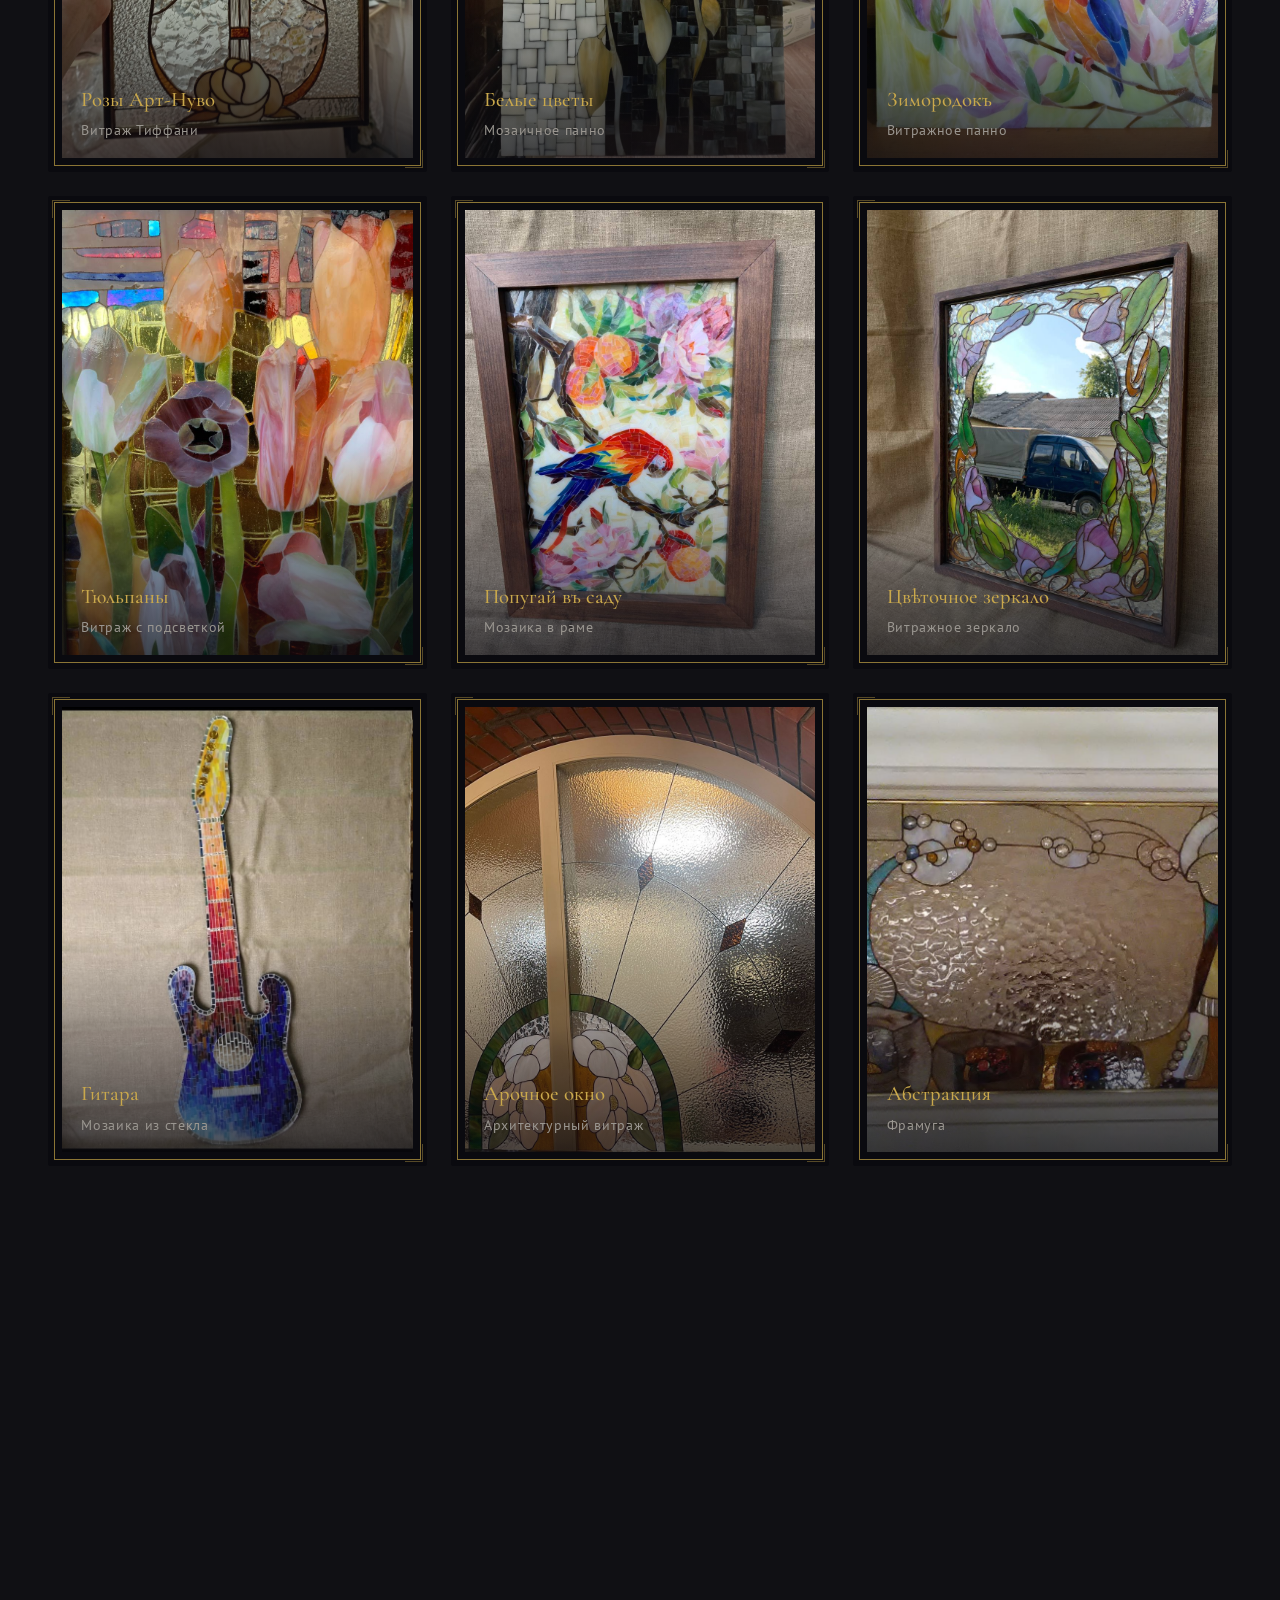
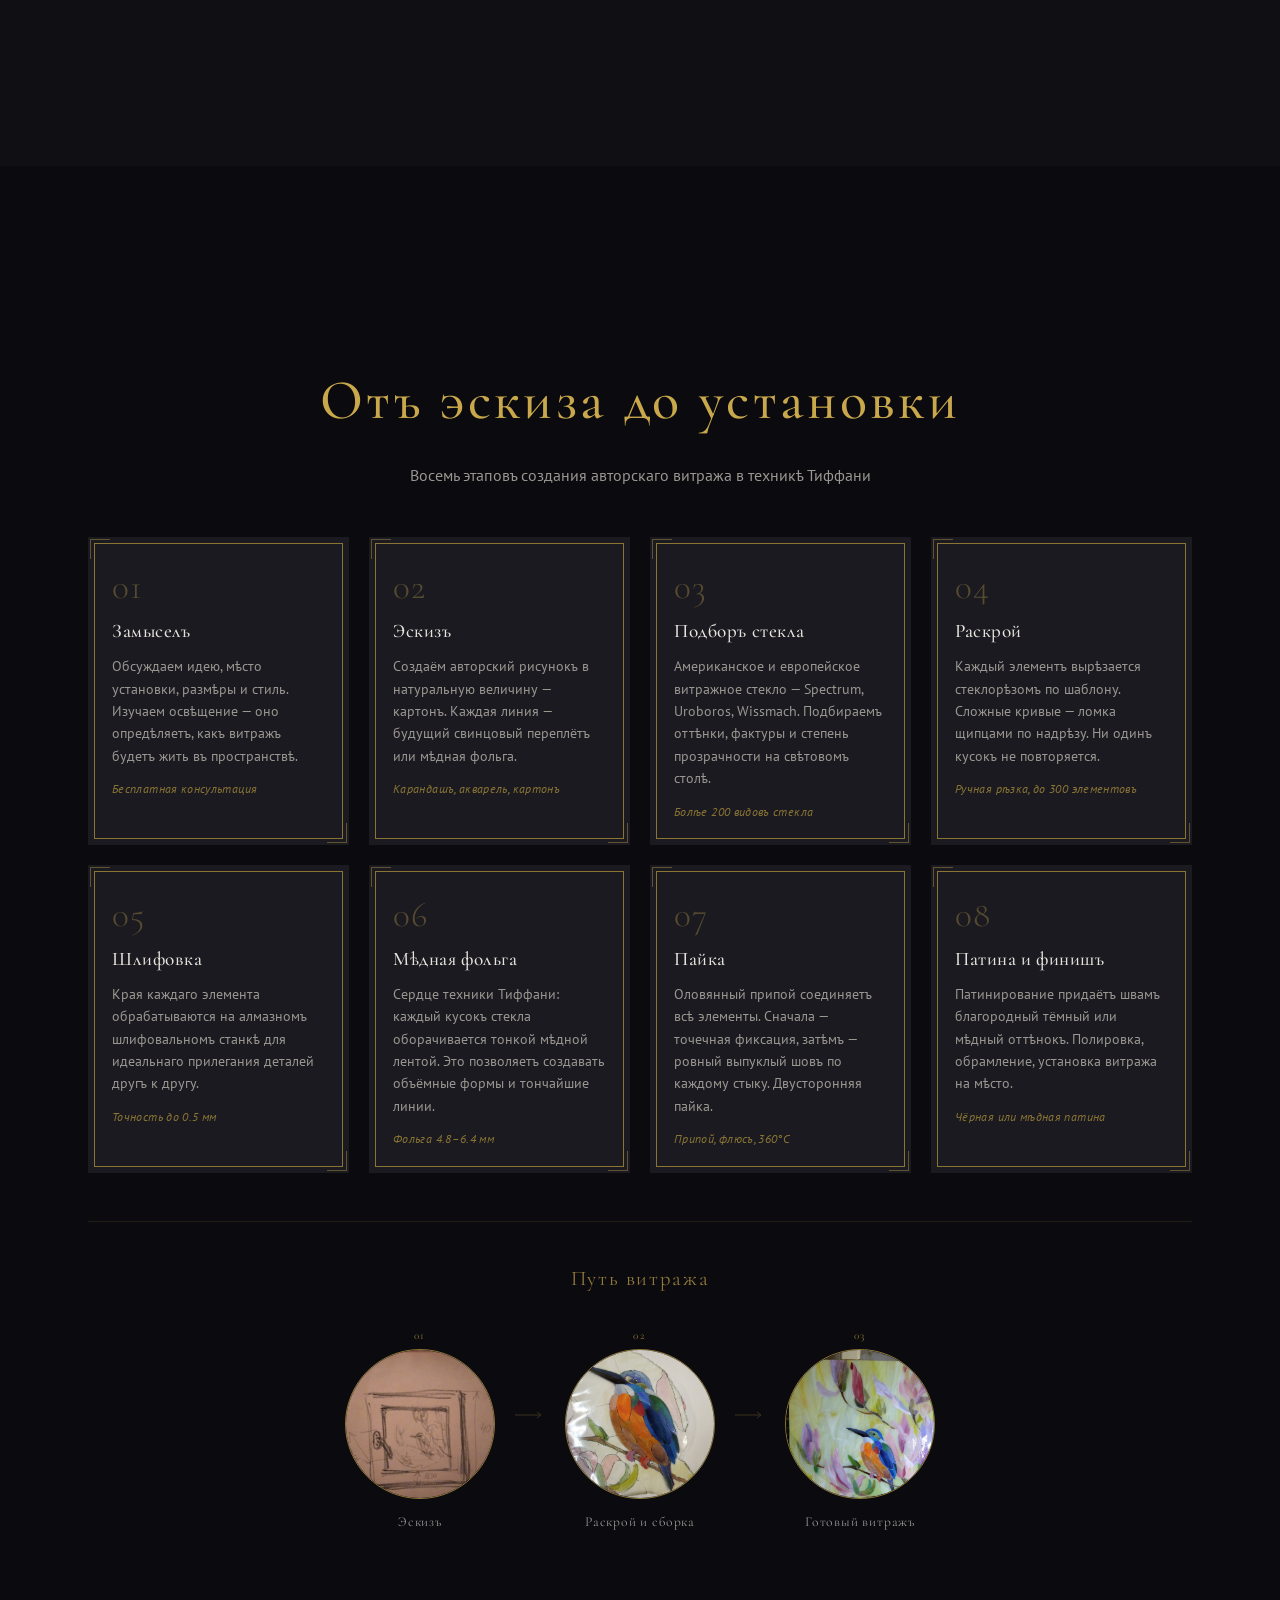
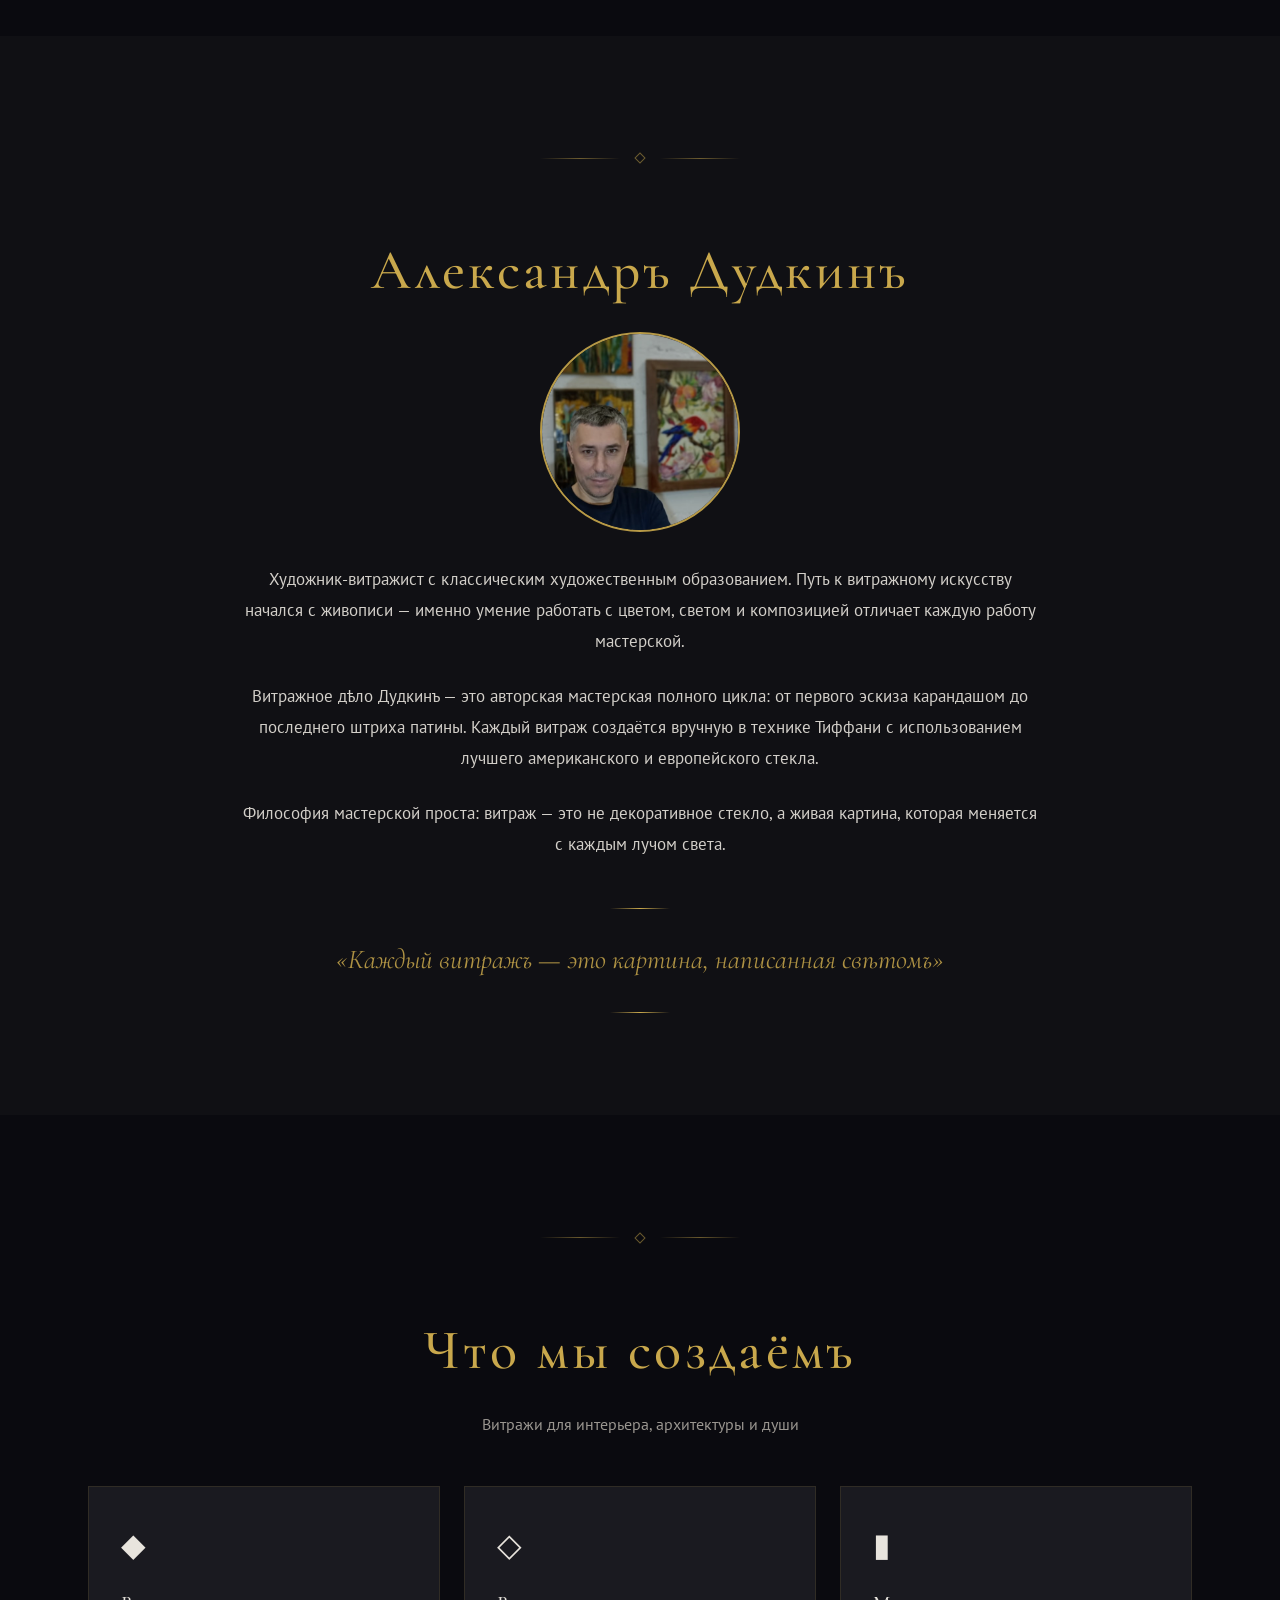
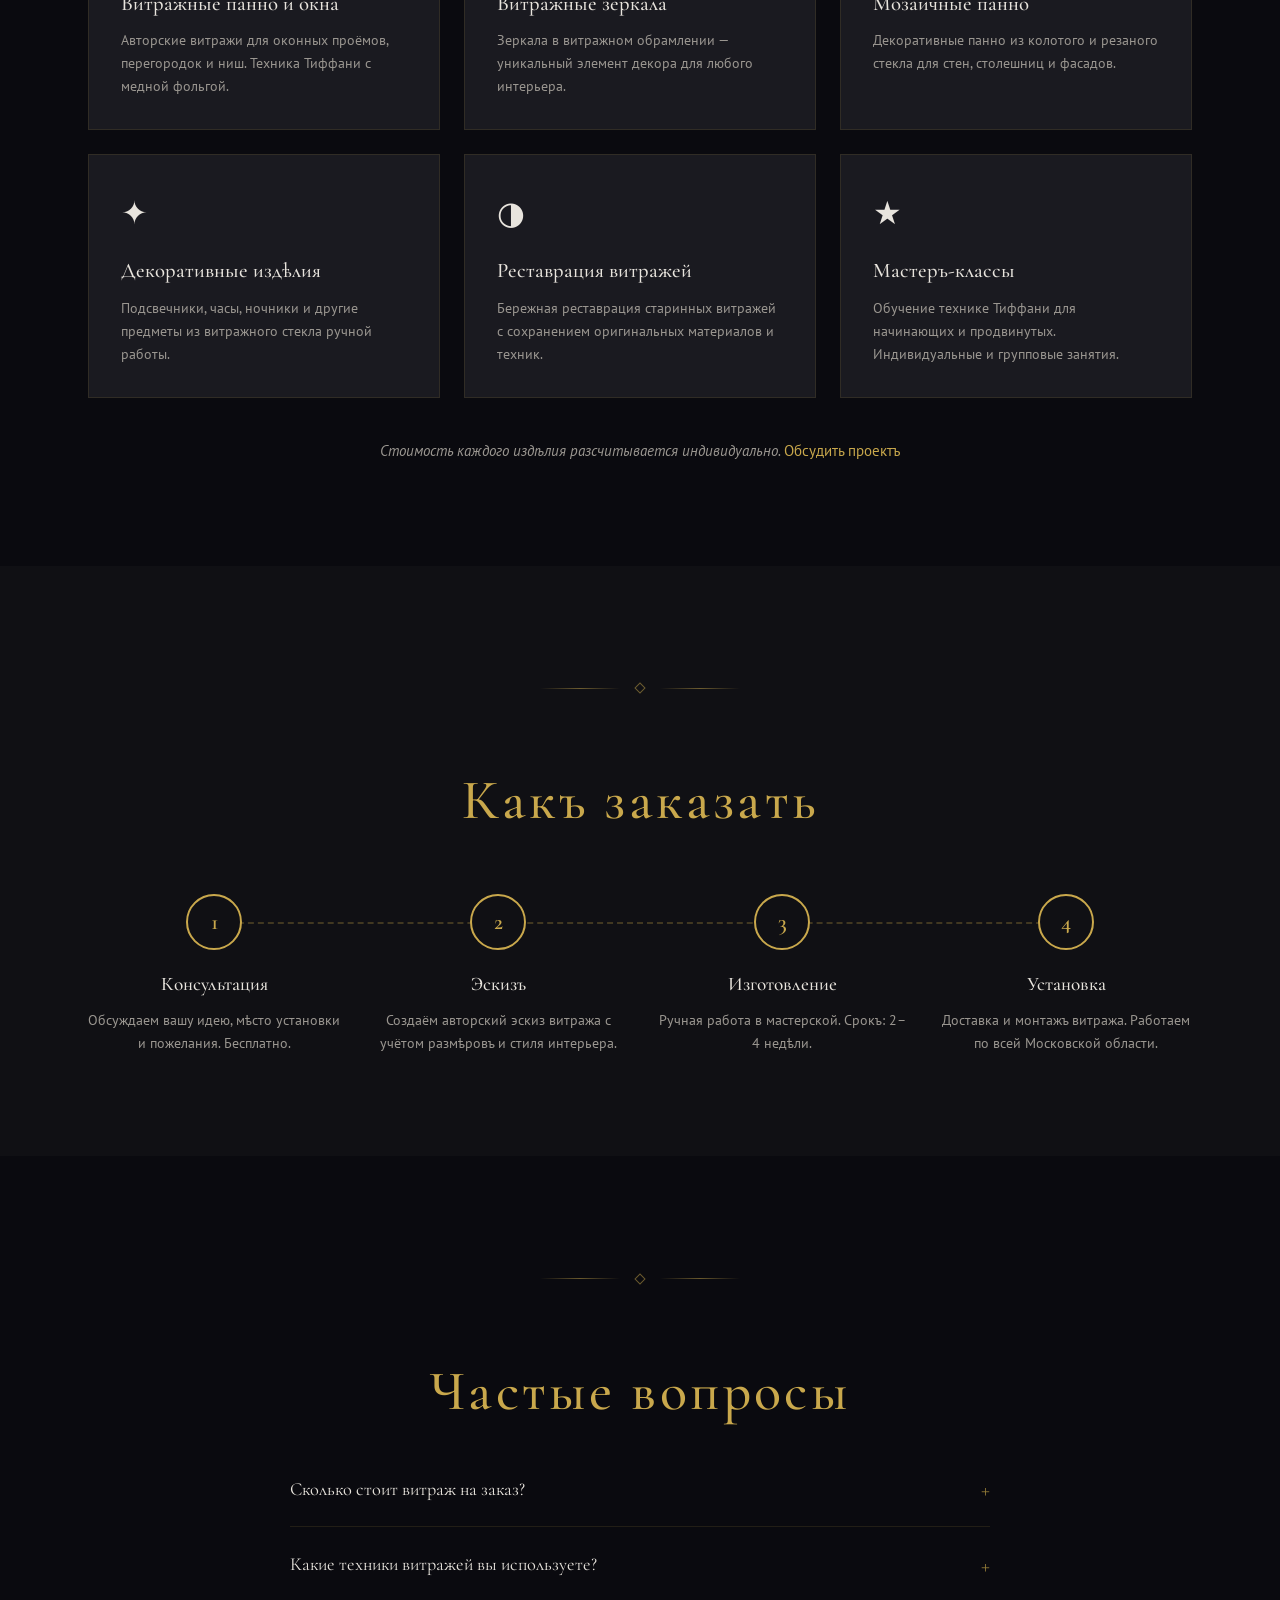
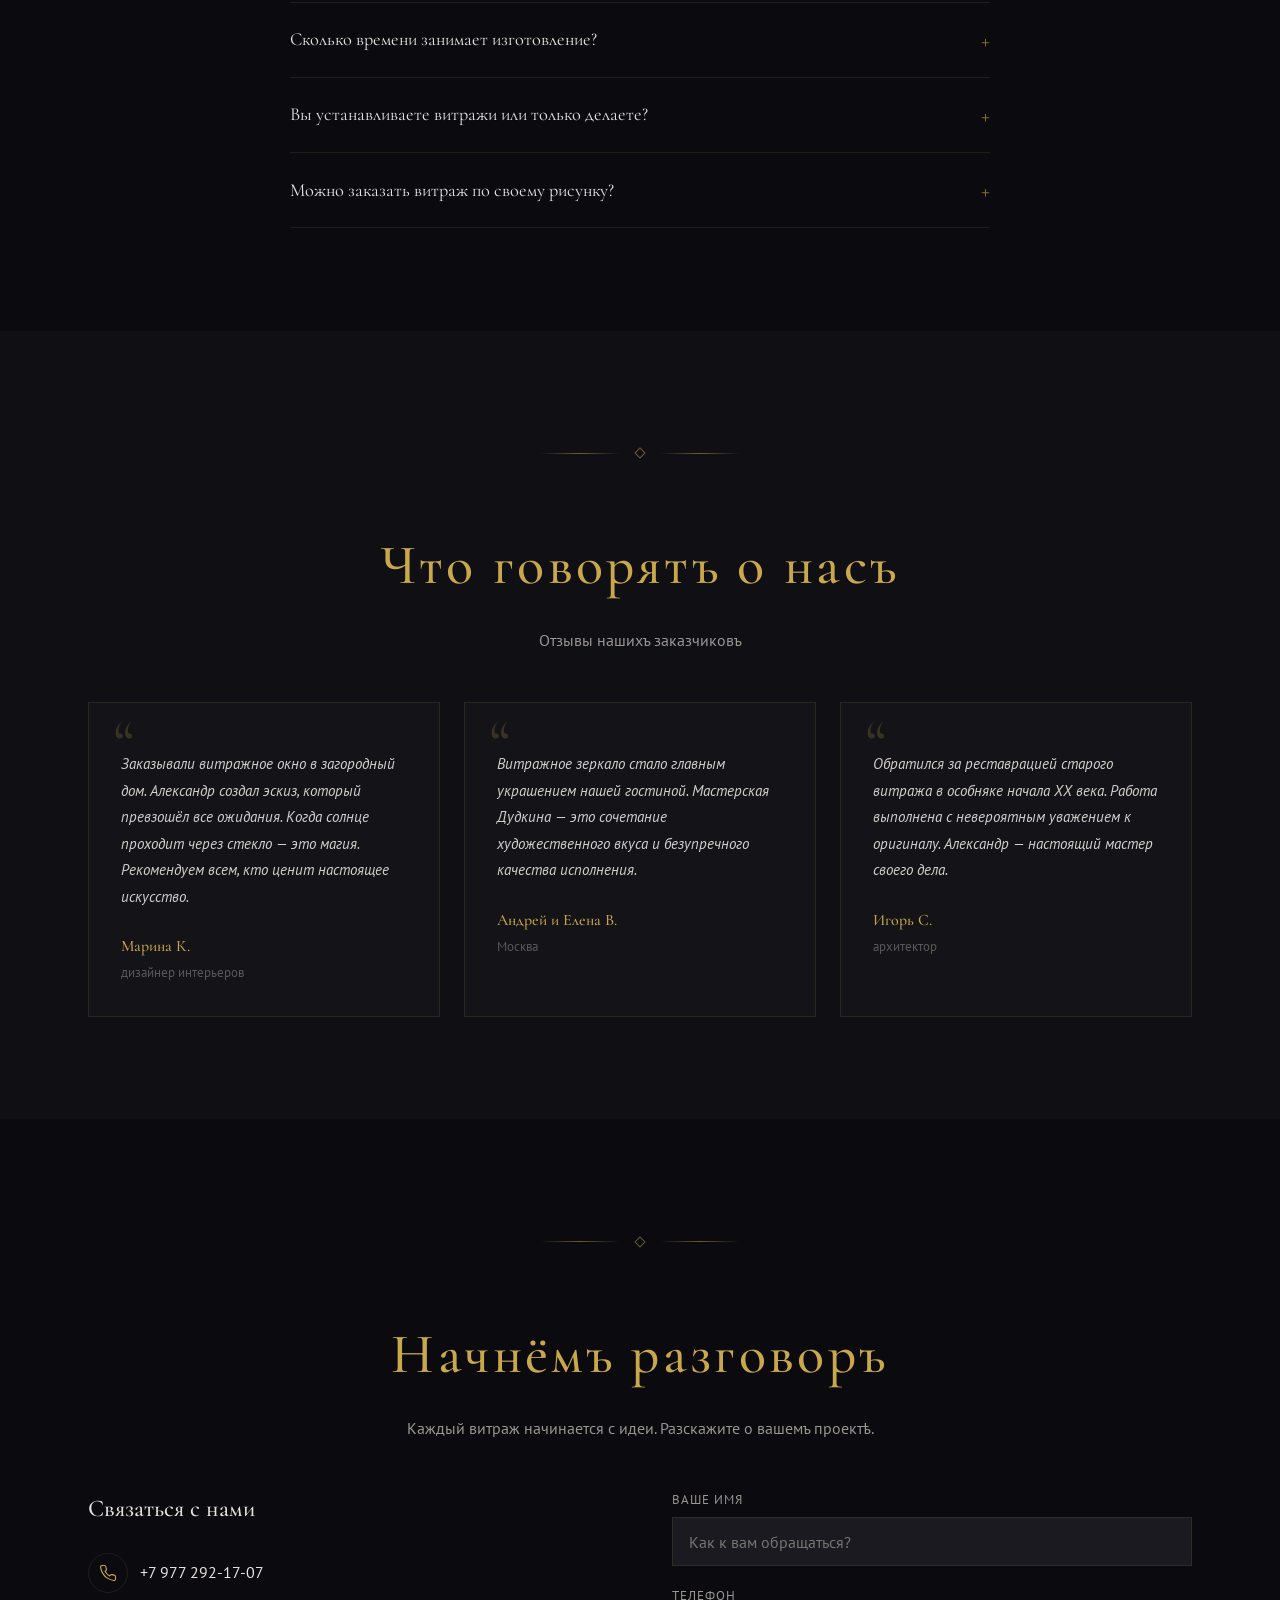
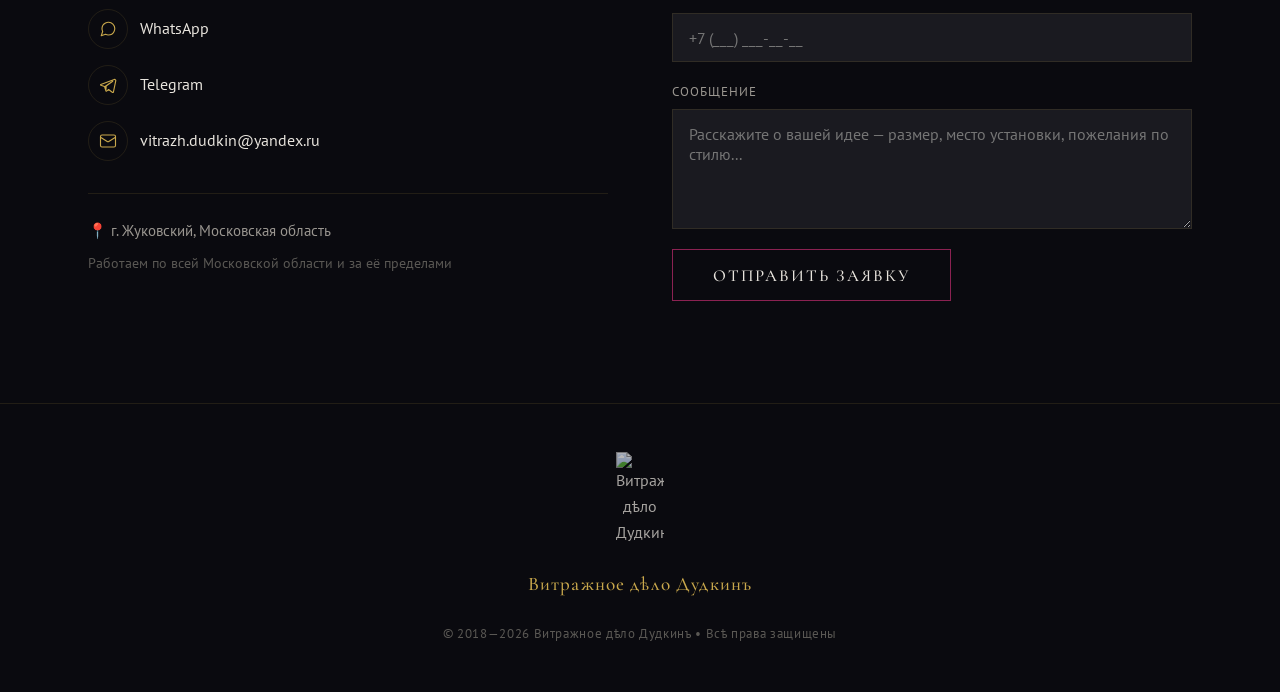
==== commit 7f0c3bf6: "Fix: remove broken <style> tag wrapping CSS link" ====
--- a/index.html
+++ b/index.html
@@ -24,7 +24,6 @@
     <link rel="preconnect" href="https://fonts.googleapis.com">
     <link rel="preconnect" href="https://fonts.gstatic.com" crossorigin>
     <link href="https://fonts.googleapis.com/css2?family=Cormorant+Garamond:ital,wght@0,400;0,500;0,600;0,700;1,400;1,500&family=PT+Sans:ital,wght@0,400;0,700;1,400&display=swap" rel="stylesheet">
-    <style>
     <link rel="stylesheet" href="/style.css">
 <script type="application/ld+json">
 {
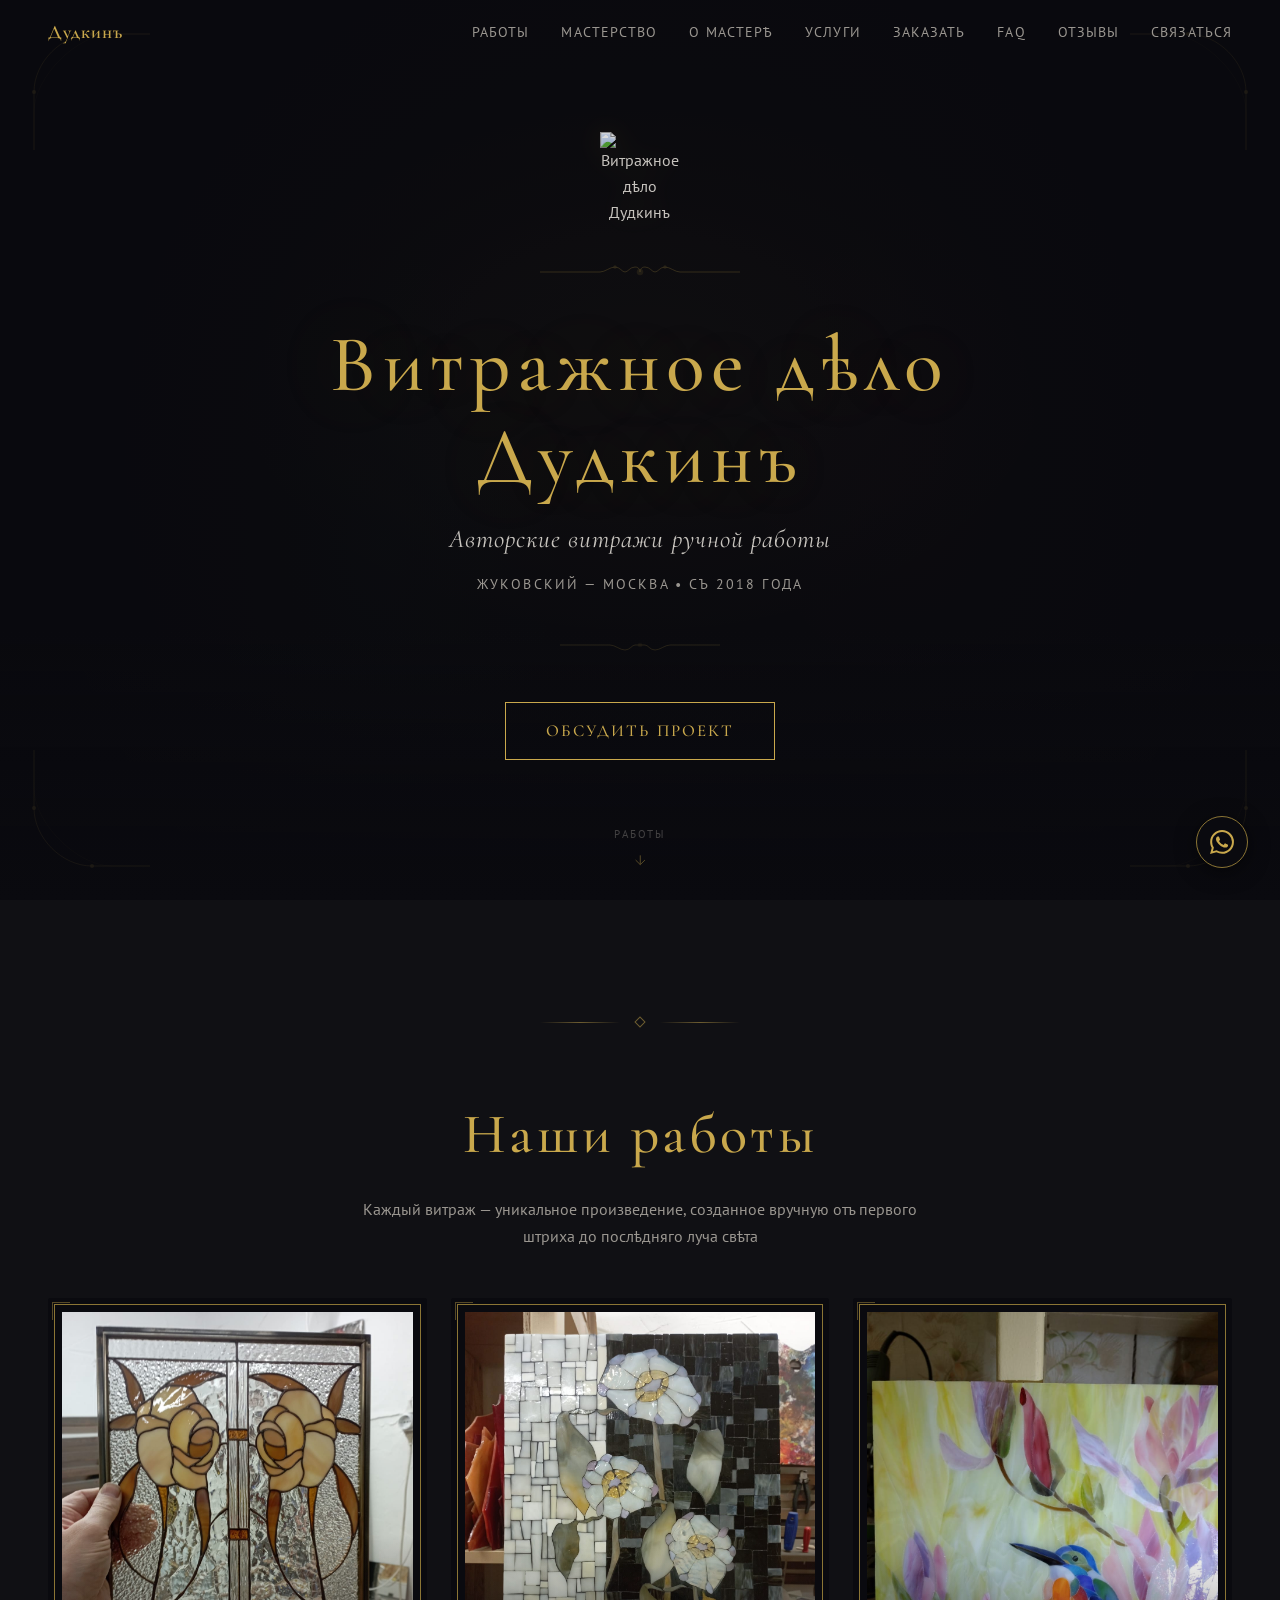
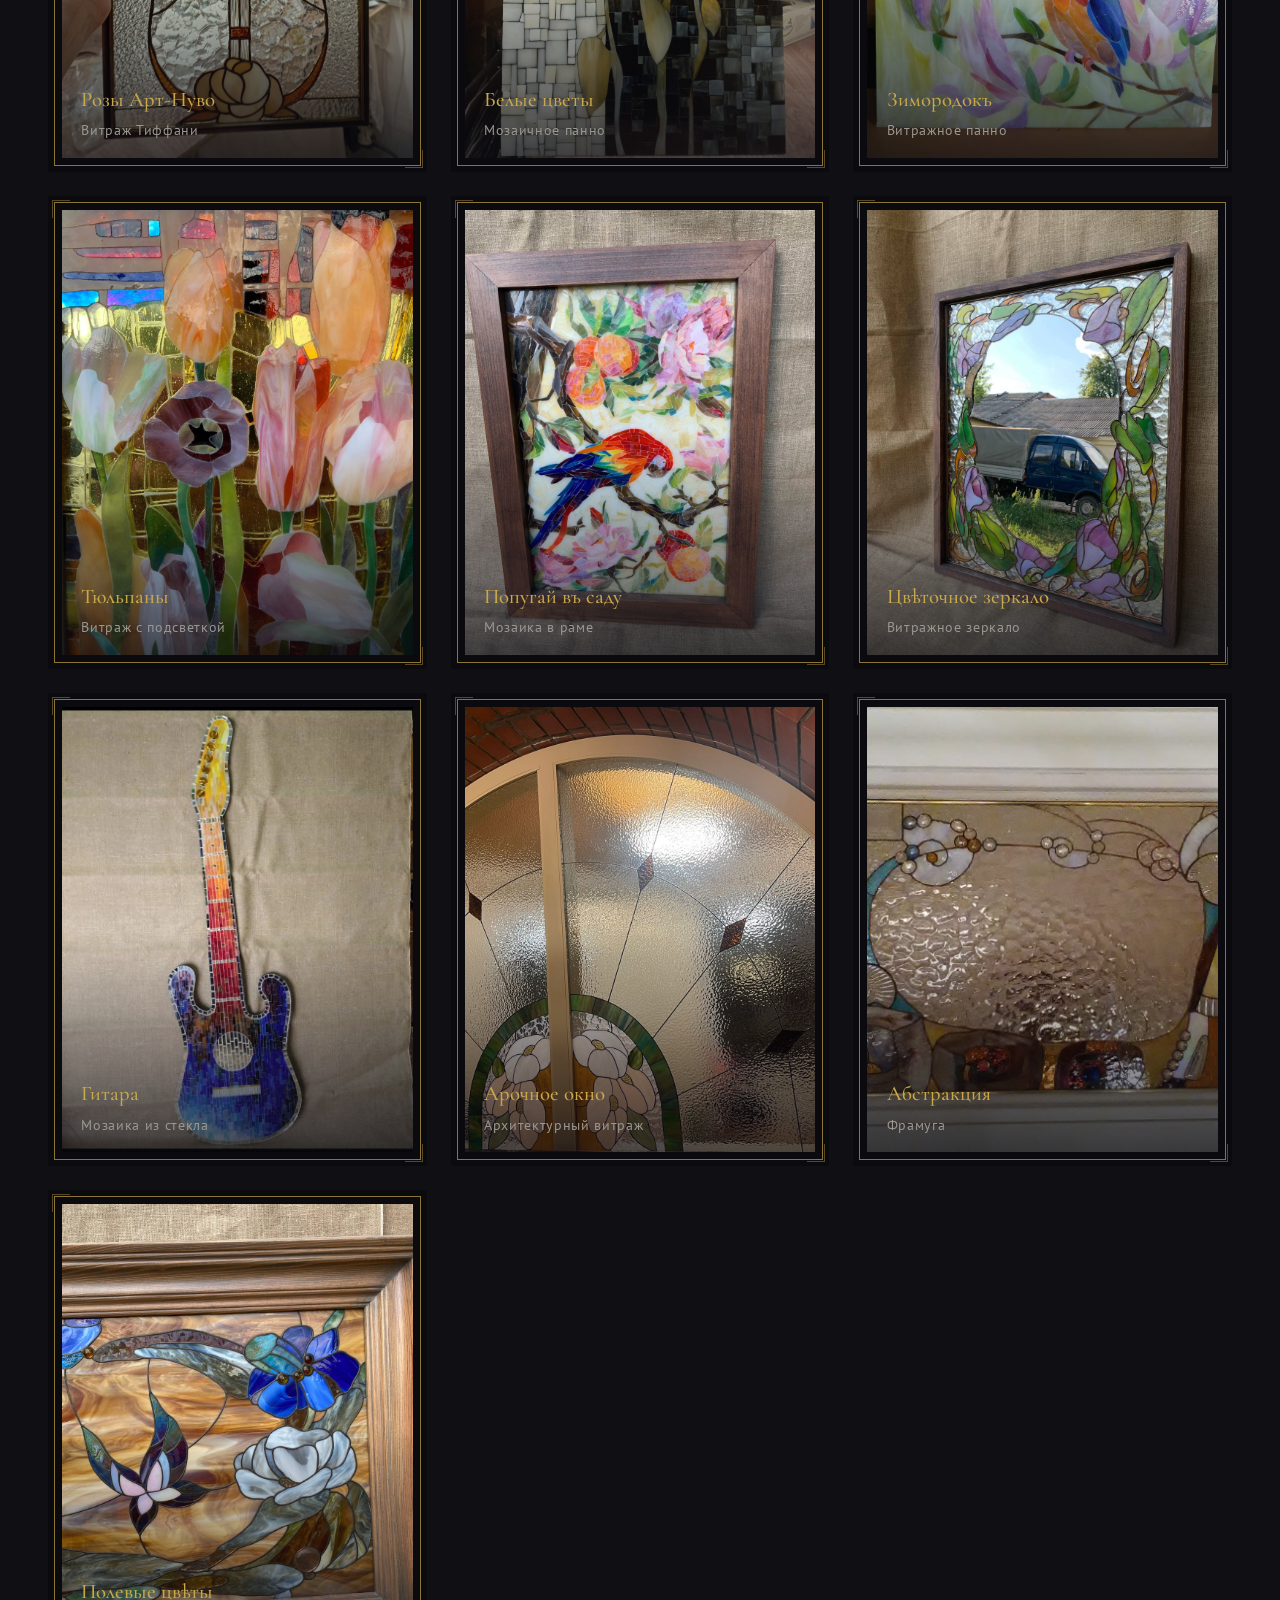
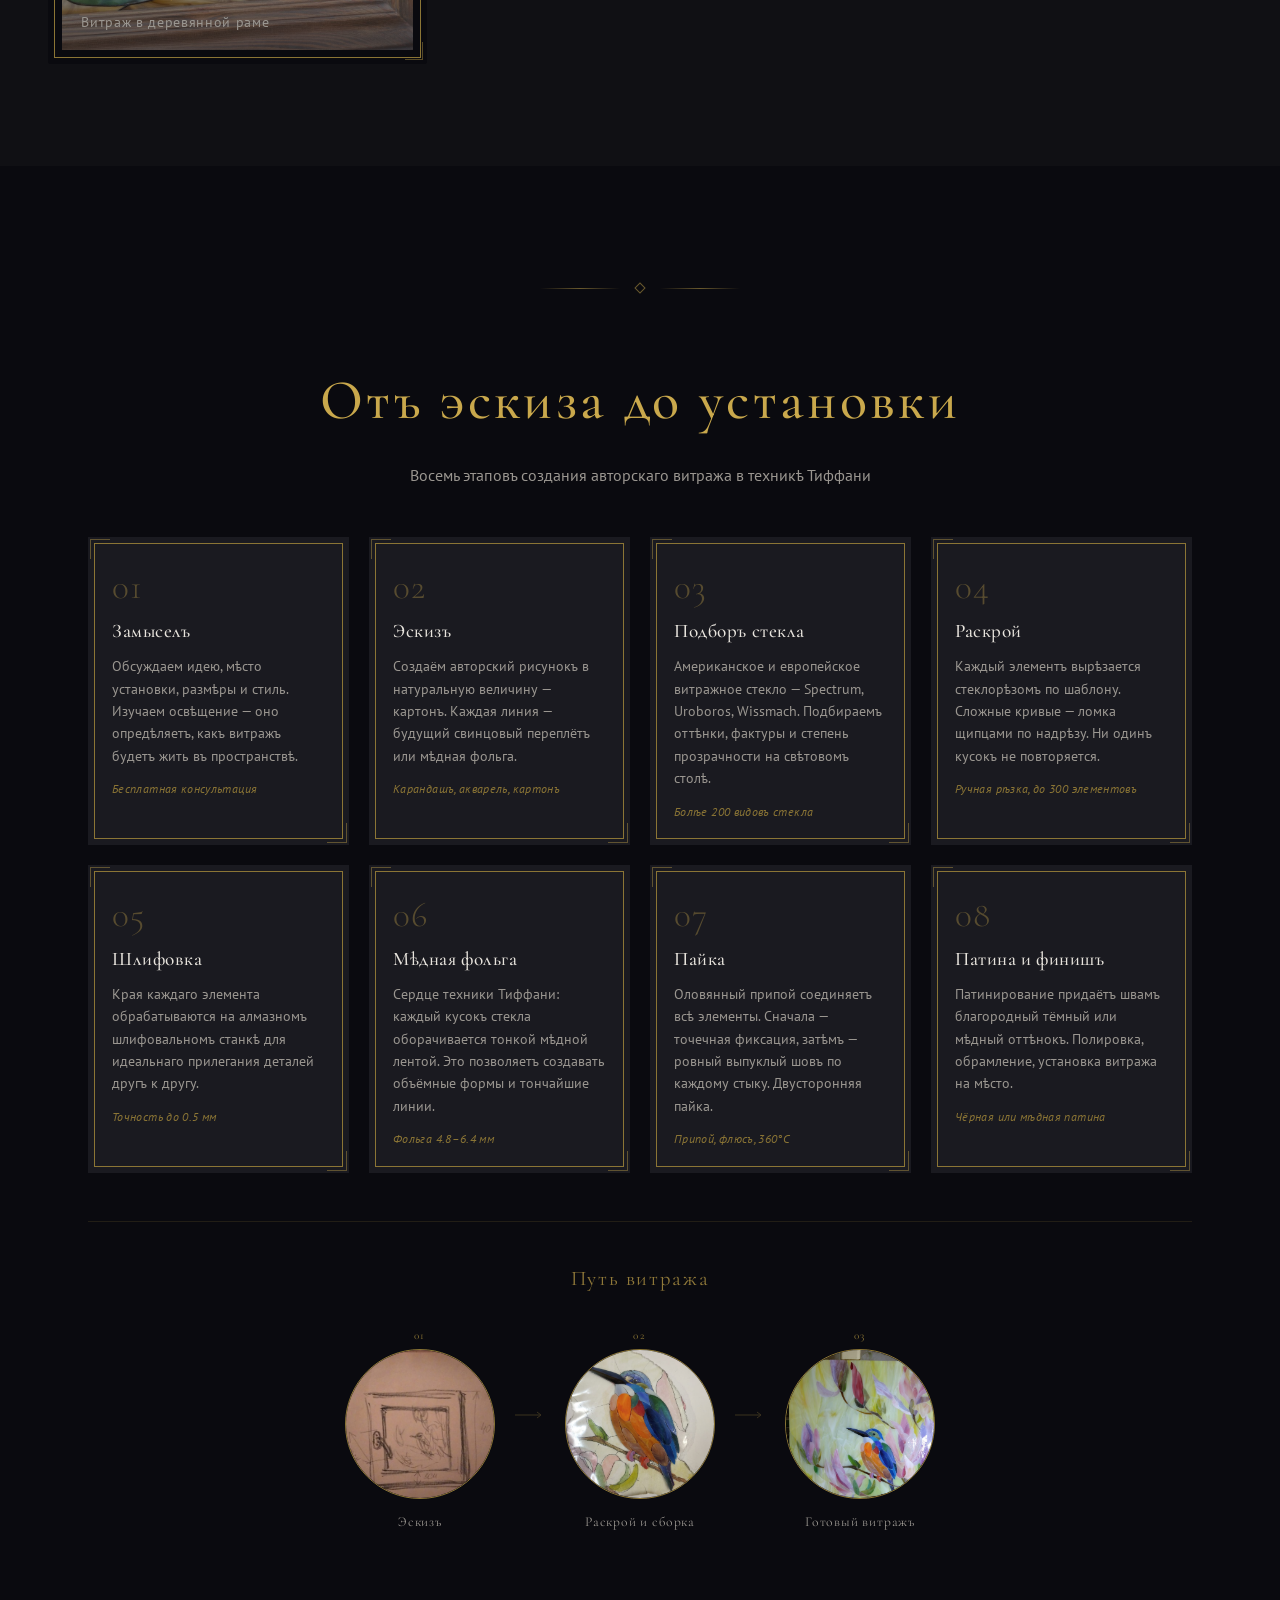
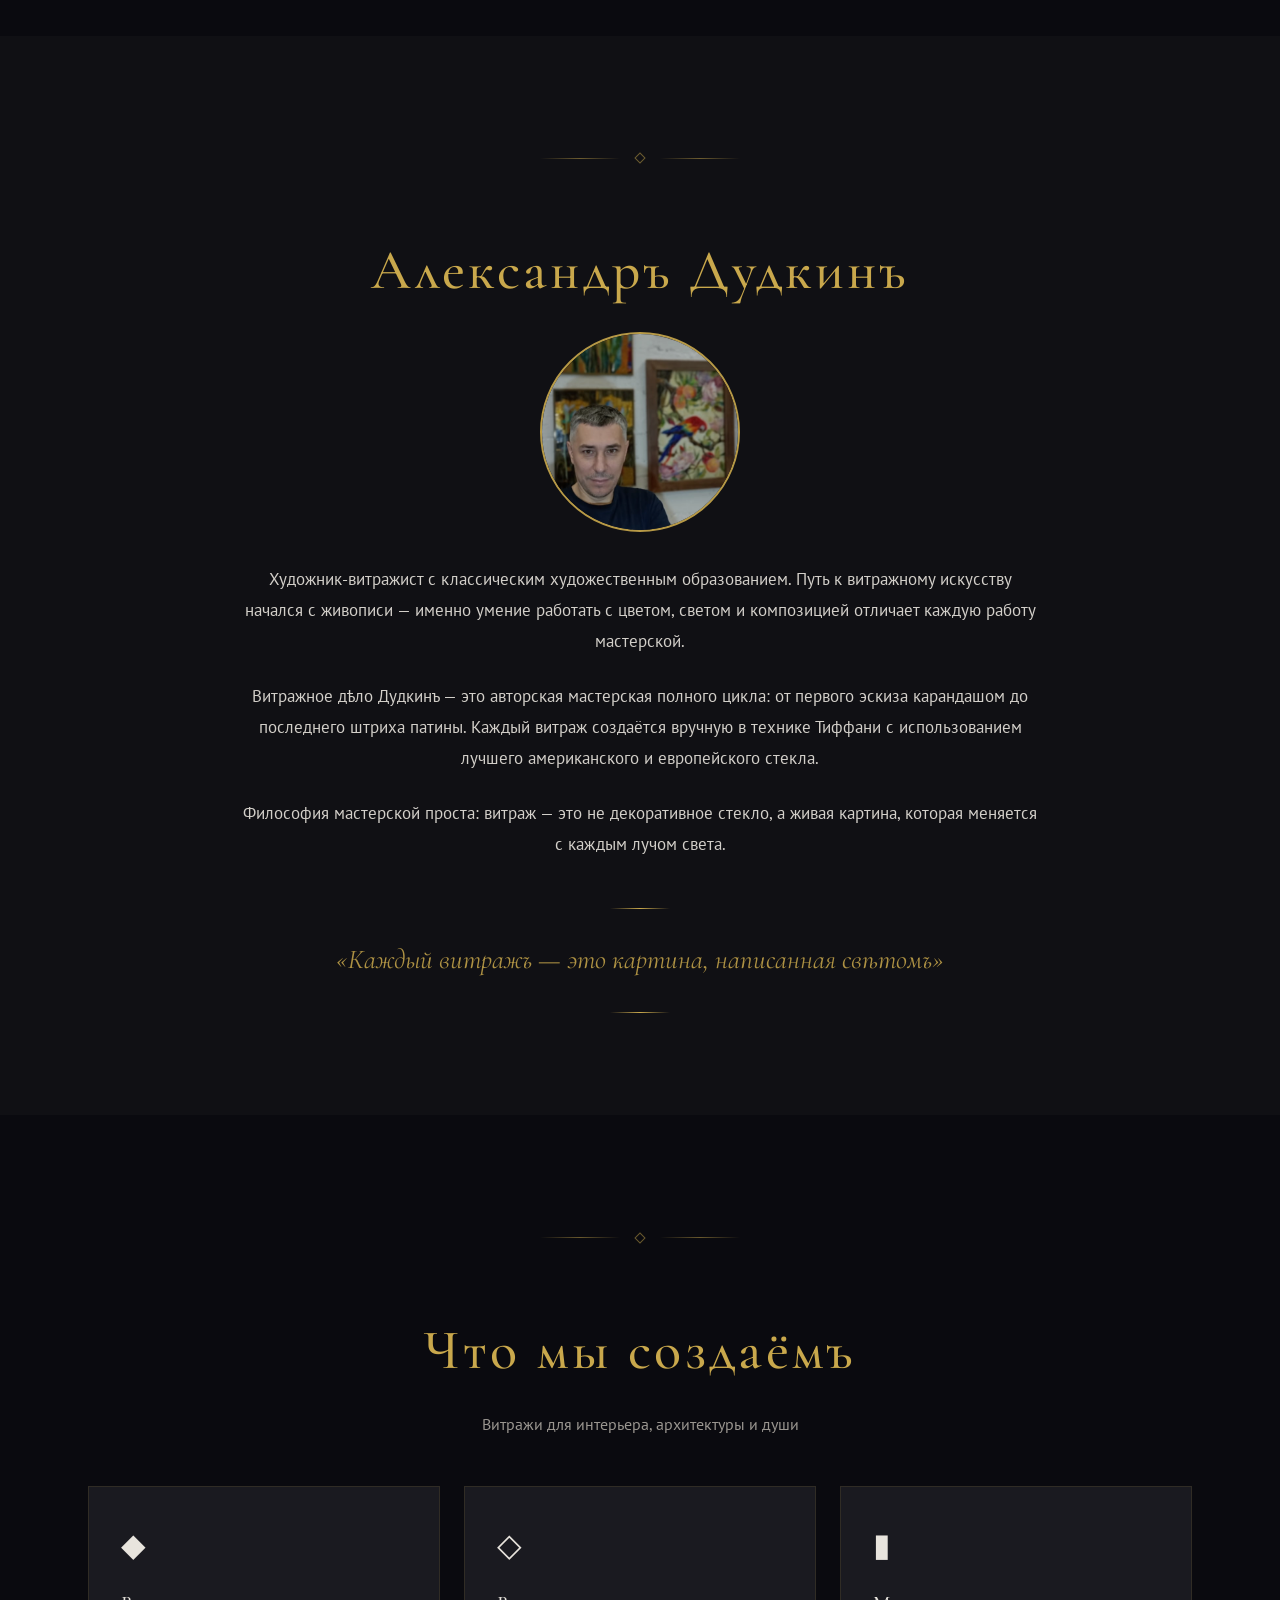
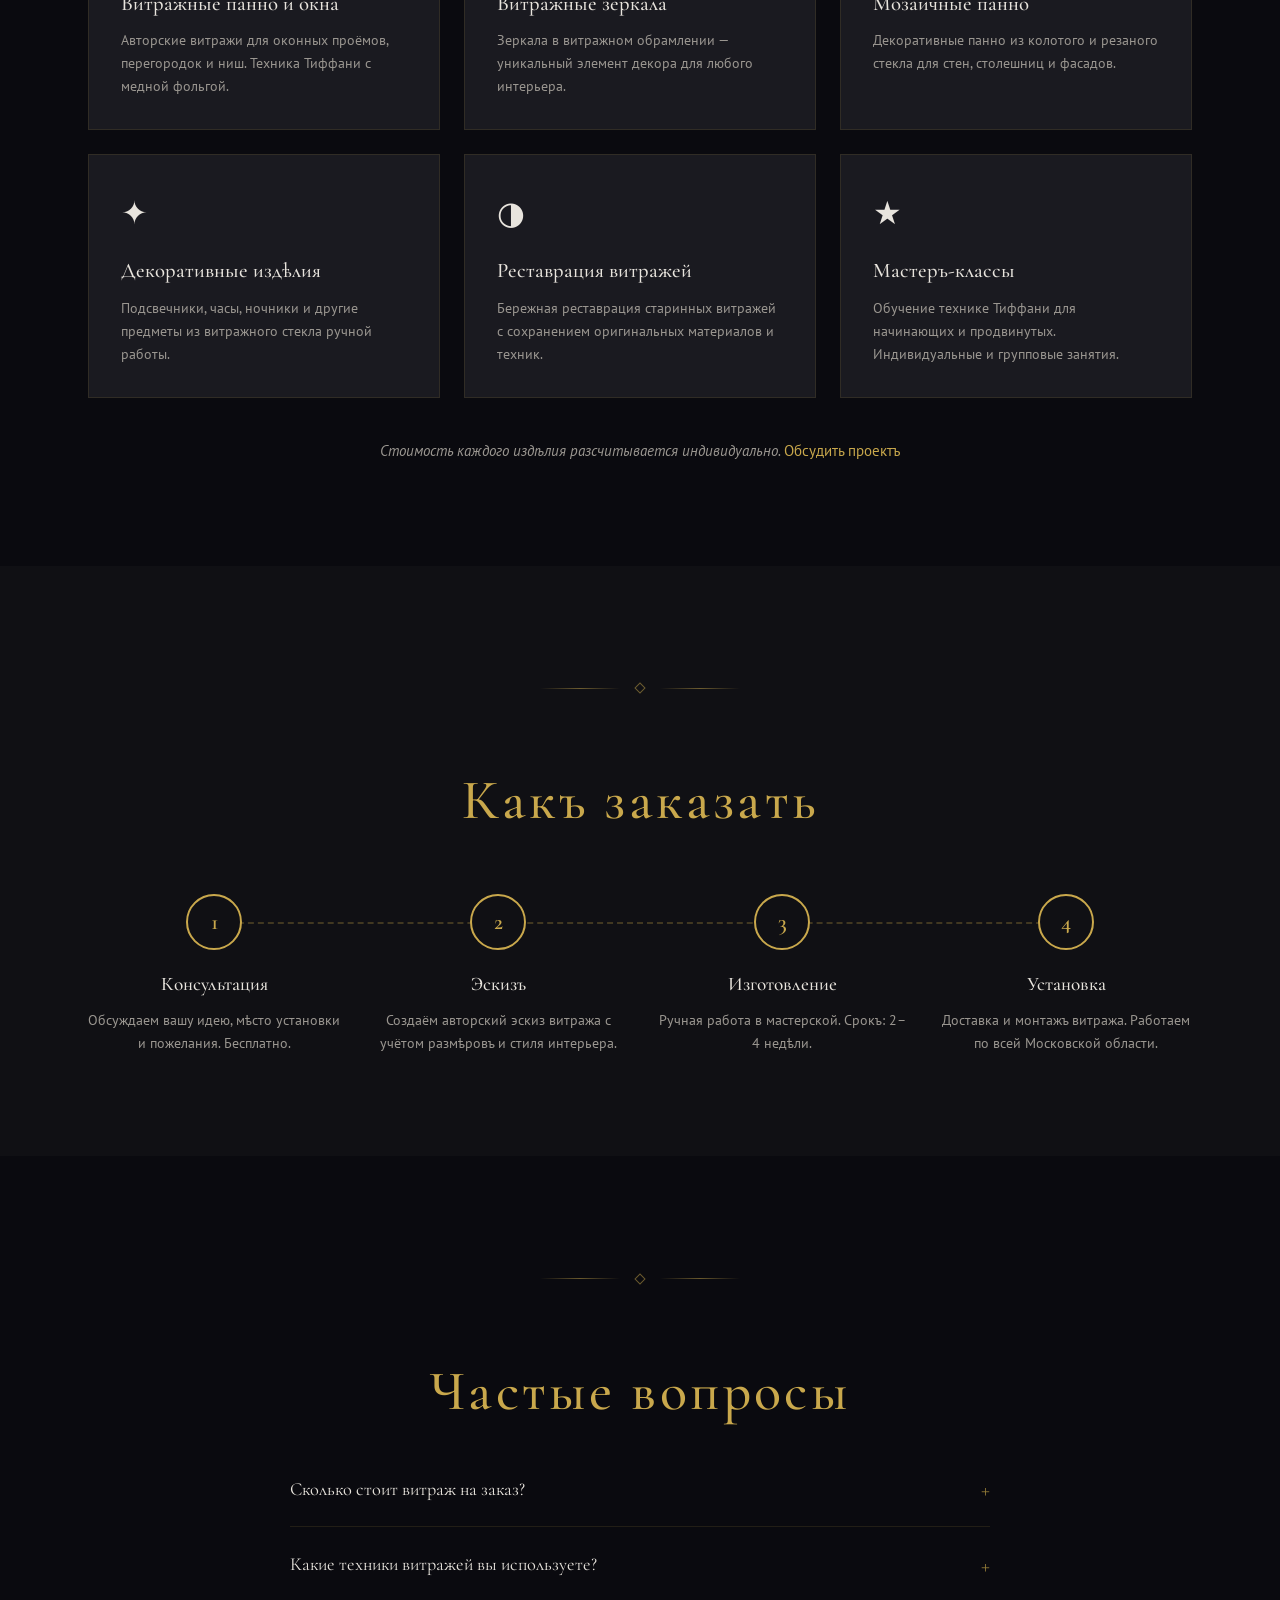
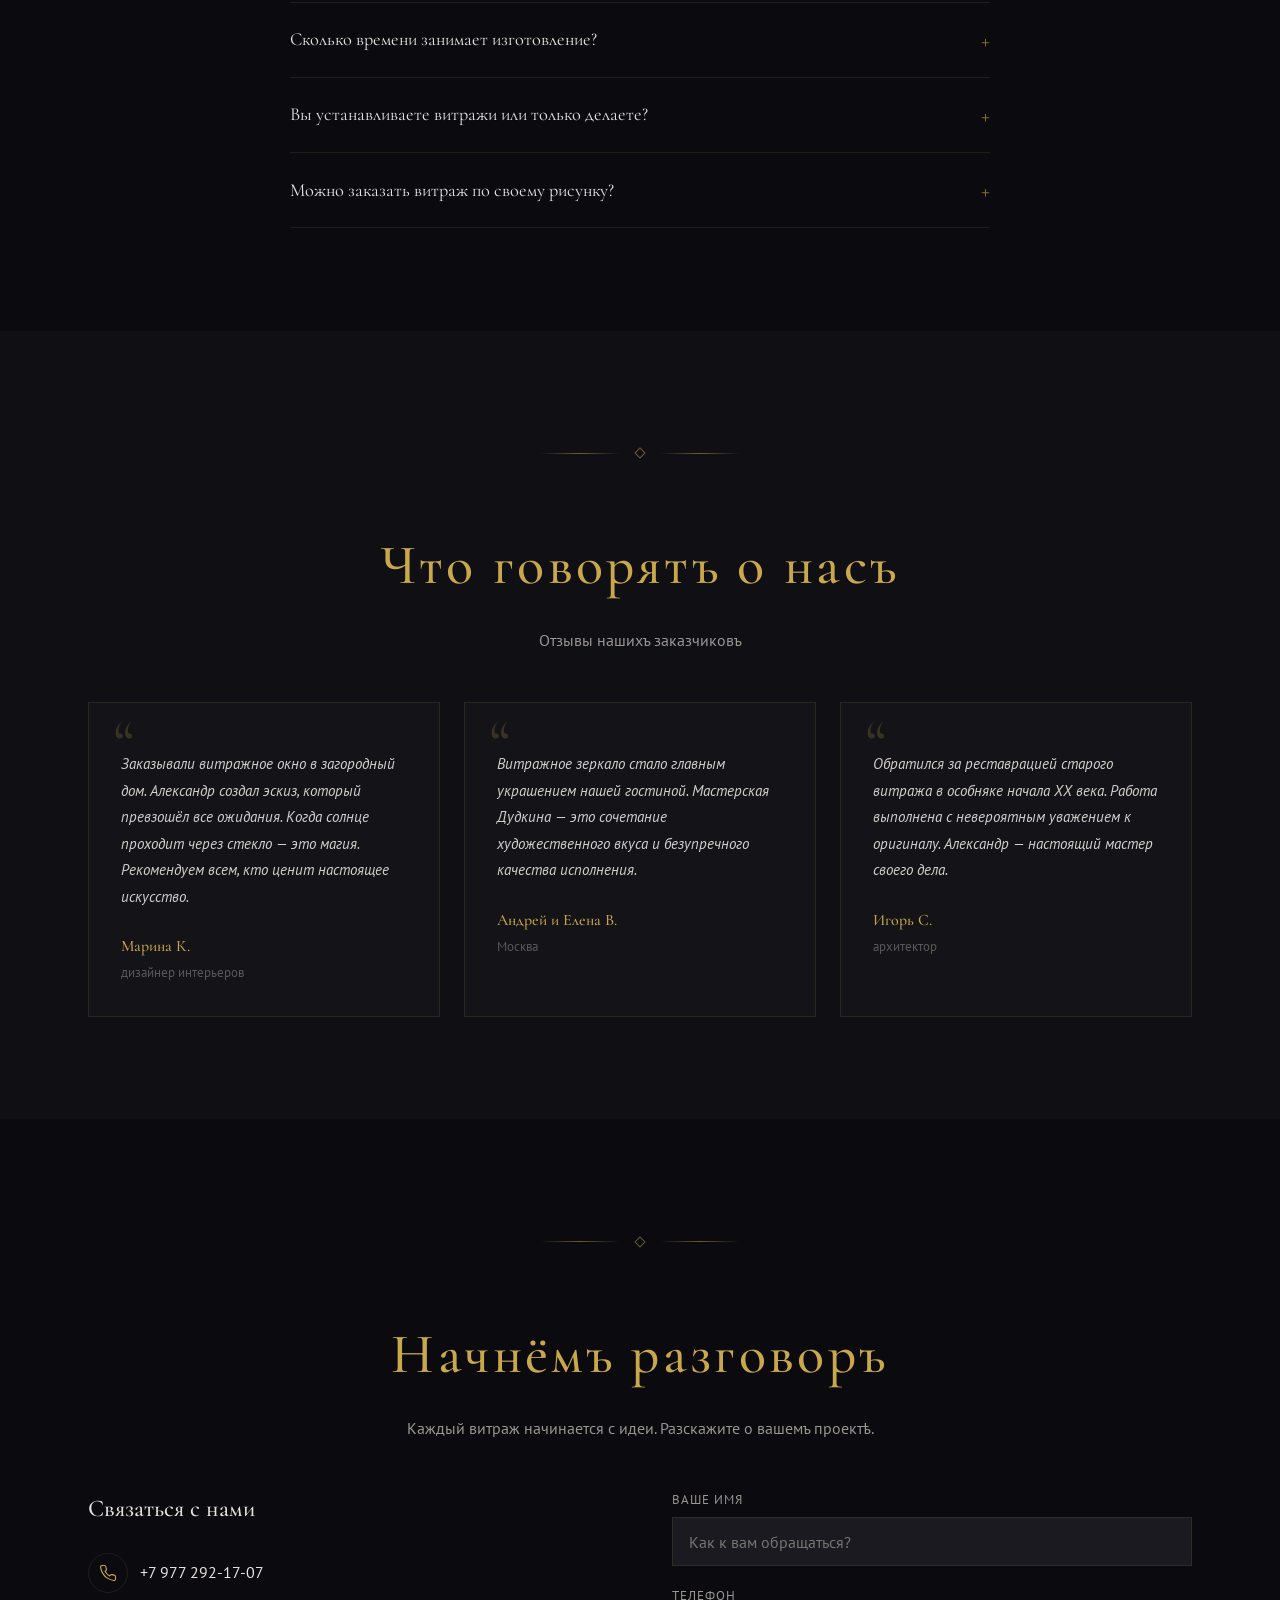
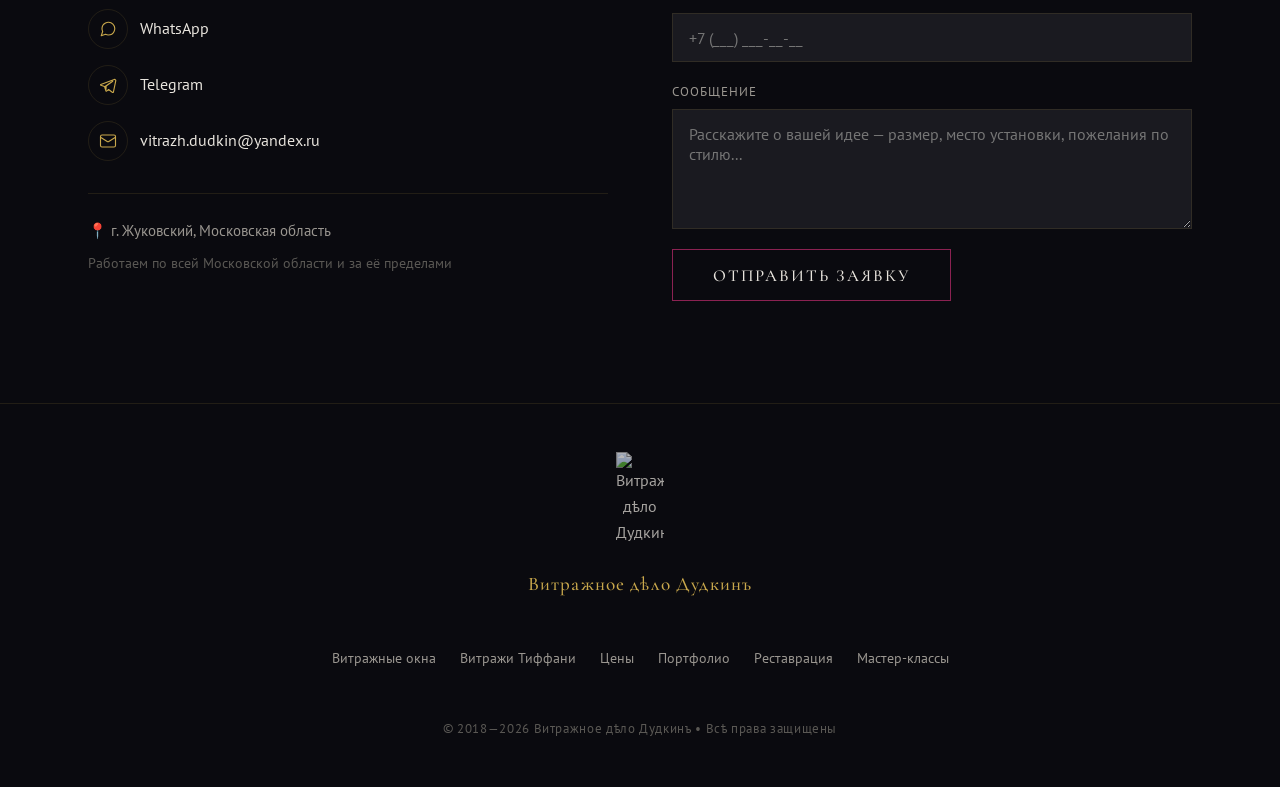
==== commit a2cb4e4f: "Add subpage links to footer navigation" ====
--- a/index.html
+++ b/index.html
@@ -733,6 +733,15 @@
 
             <!-- Social links will be added when profiles are created -->
 
+            <nav class="footer__nav" style="display:flex;flex-wrap:wrap;justify-content:center;gap:1.5rem;margin:1.5rem 0;">
+                <a href="/vitrazhnye-okna/" style="color:var(--text-secondary);font-size:0.85rem;text-decoration:none;border-bottom:1px solid transparent;transition:all 0.3s;">Витражные окна</a>
+                <a href="/vitrazhi-tiffani/" style="color:var(--text-secondary);font-size:0.85rem;text-decoration:none;border-bottom:1px solid transparent;transition:all 0.3s;">Витражи Тиффани</a>
+                <a href="/ceny/" style="color:var(--text-secondary);font-size:0.85rem;text-decoration:none;border-bottom:1px solid transparent;transition:all 0.3s;">Цены</a>
+                <a href="/portfolio/" style="color:var(--text-secondary);font-size:0.85rem;text-decoration:none;border-bottom:1px solid transparent;transition:all 0.3s;">Портфолио</a>
+                <a href="/restavraciya/" style="color:var(--text-secondary);font-size:0.85rem;text-decoration:none;border-bottom:1px solid transparent;transition:all 0.3s;">Реставрация</a>
+                <a href="/master-klassy/" style="color:var(--text-secondary);font-size:0.85rem;text-decoration:none;border-bottom:1px solid transparent;transition:all 0.3s;">Мастер-классы</a>
+            </nav>
+
             <div class="footer__copy">
                 &copy; 2018&mdash;2026 Витражное дѣло Дудкинъ &bull; Всѣ права защищены
             </div>
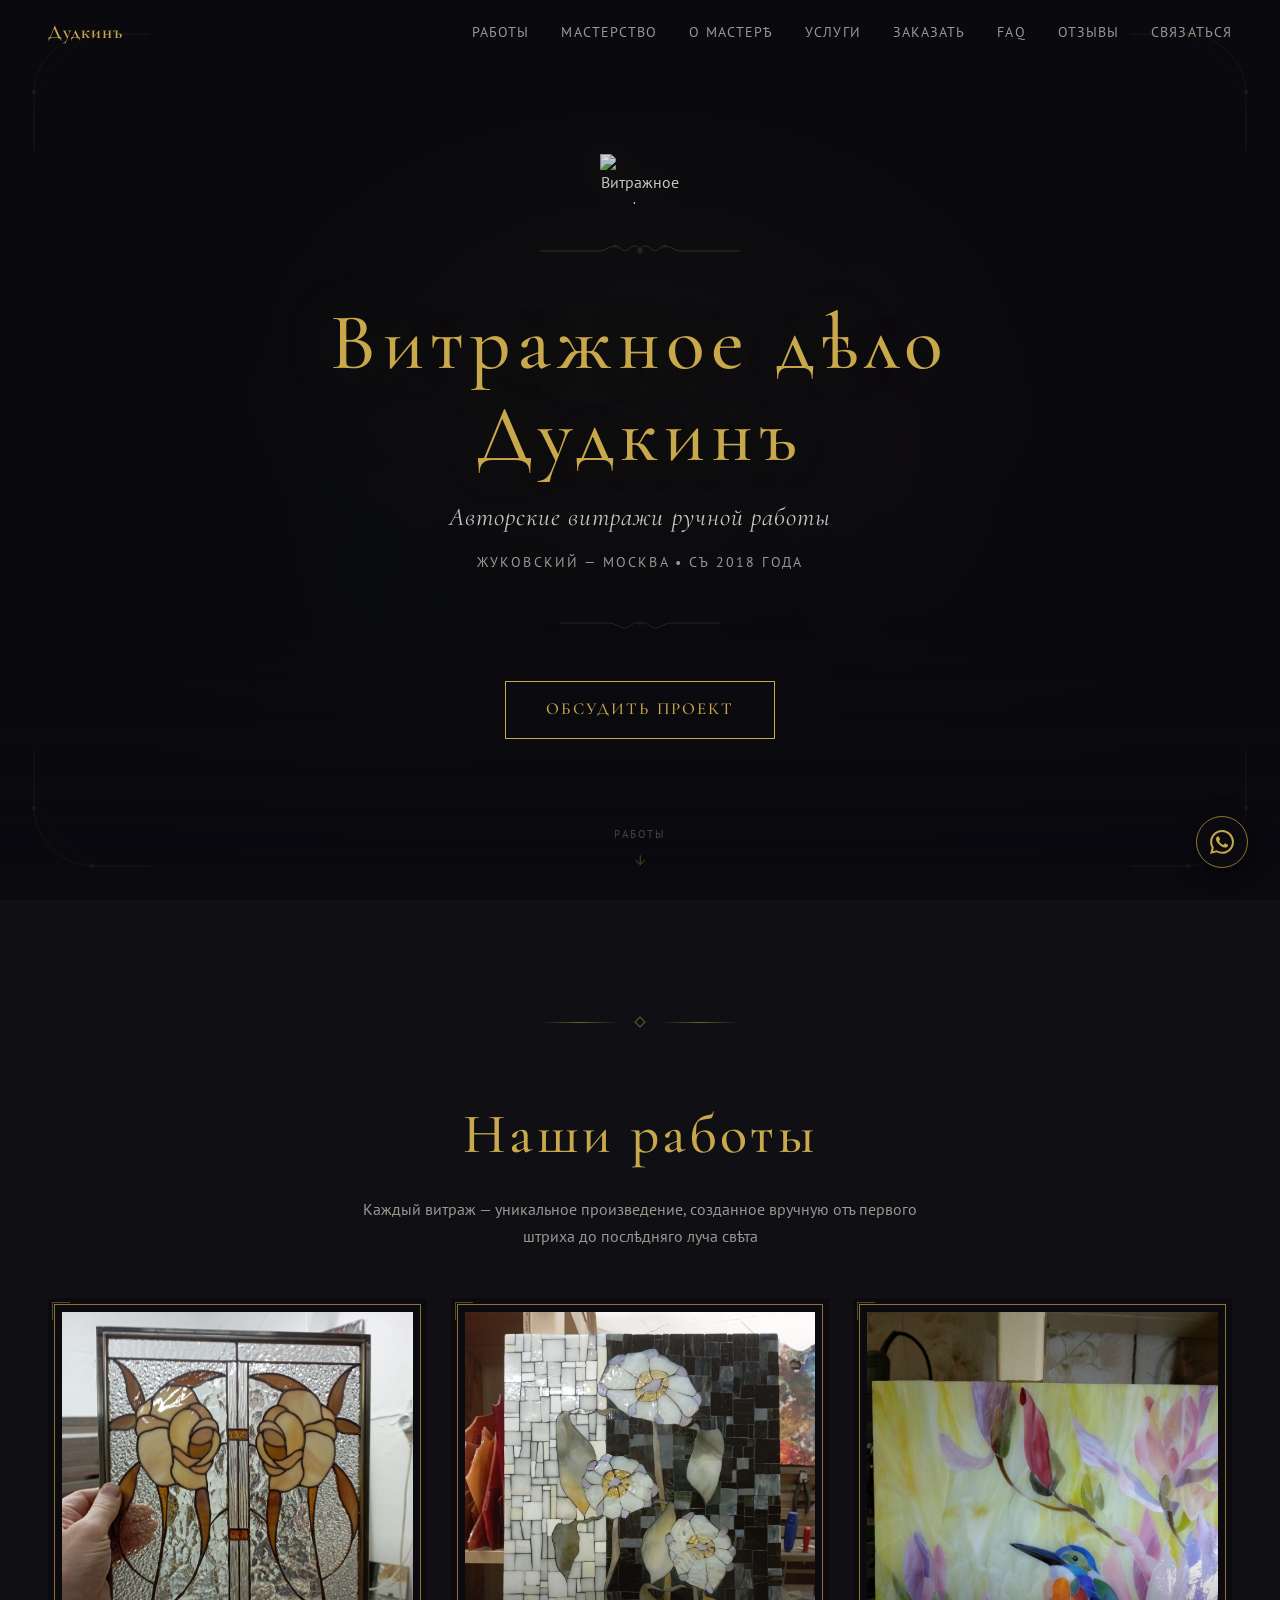
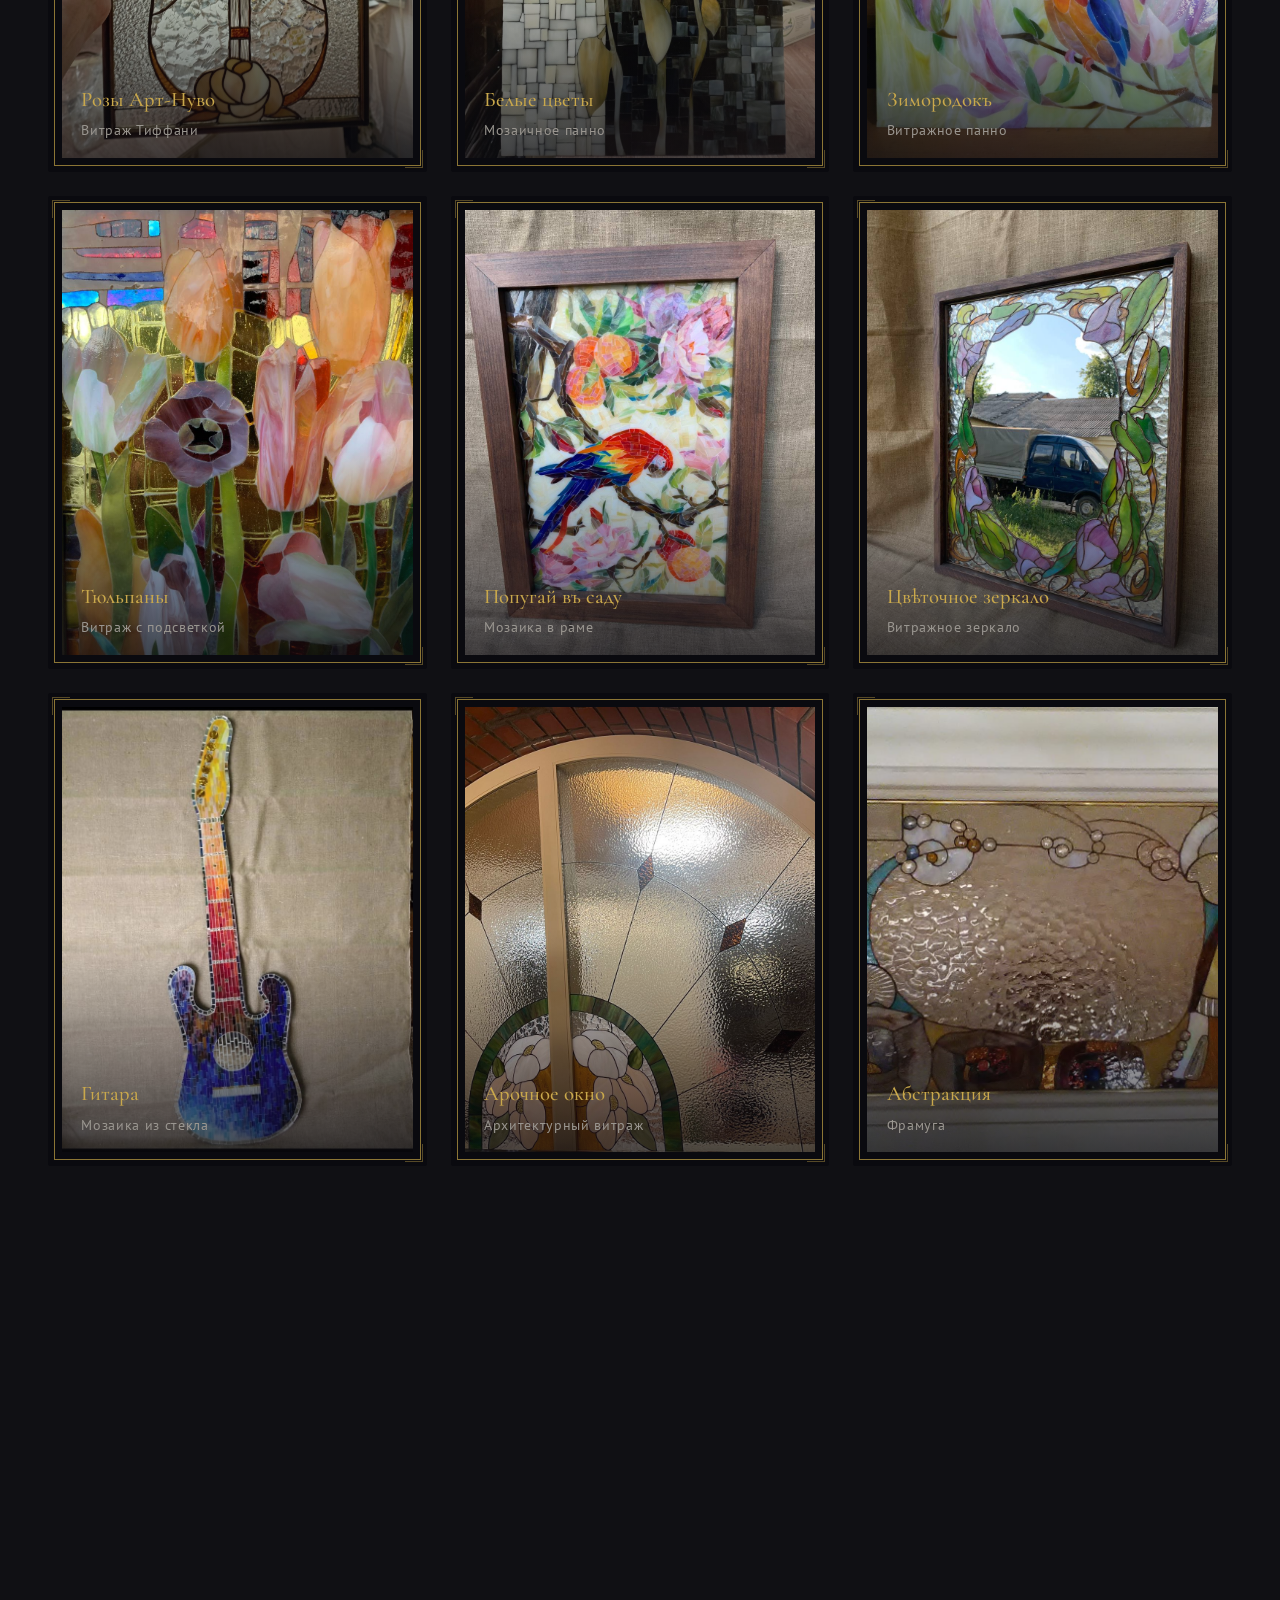
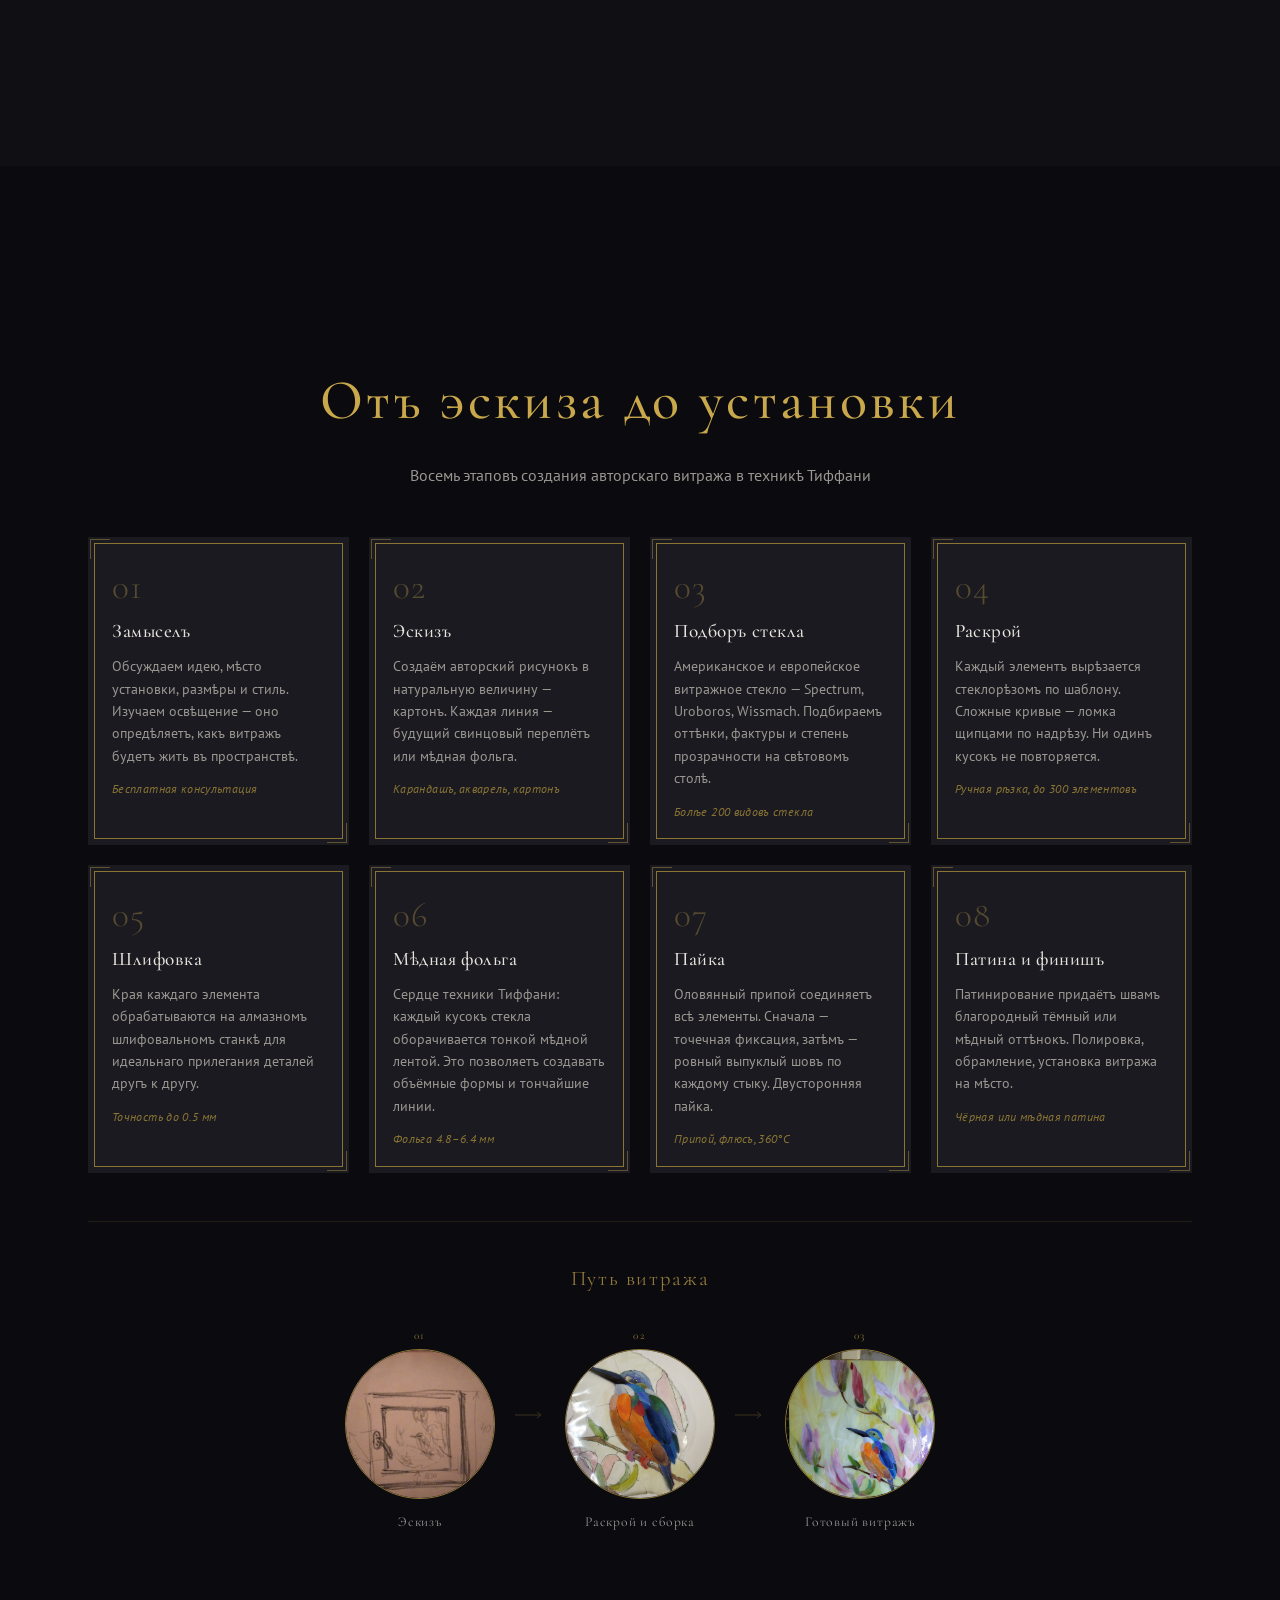
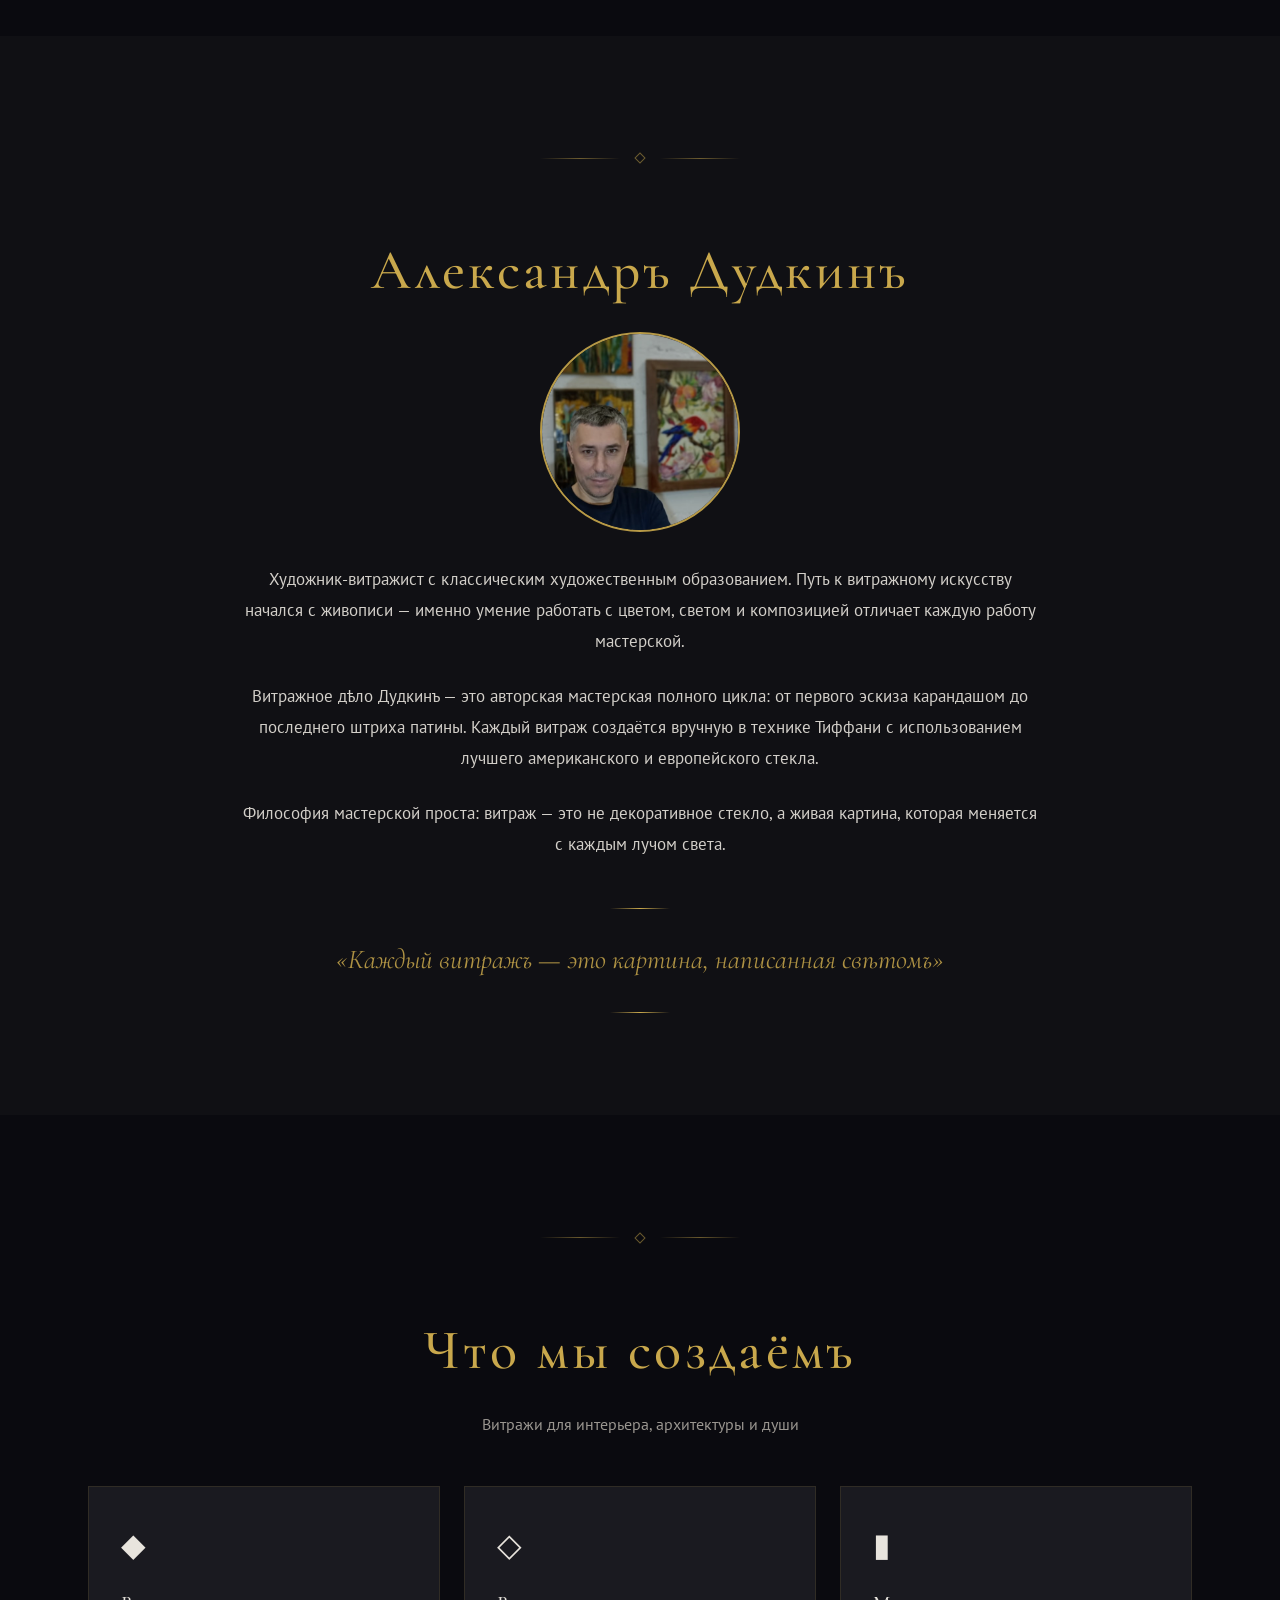
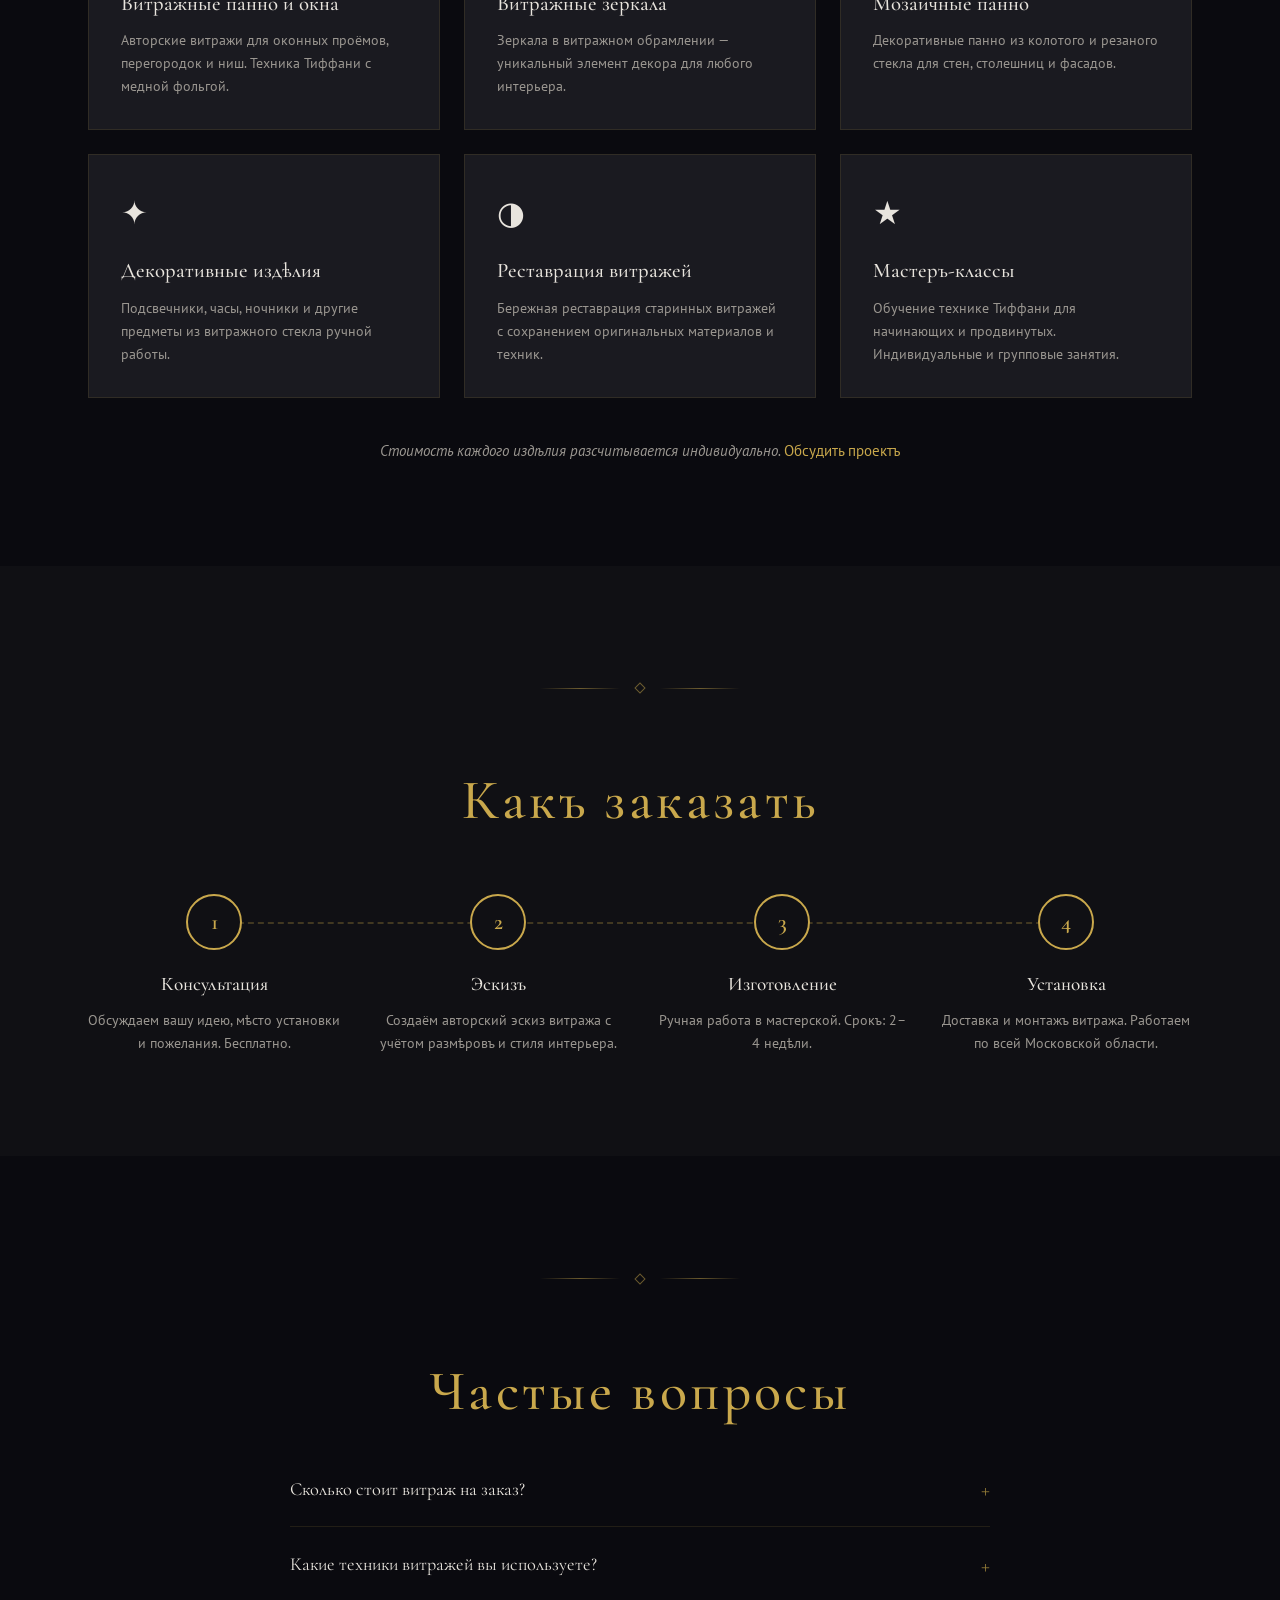
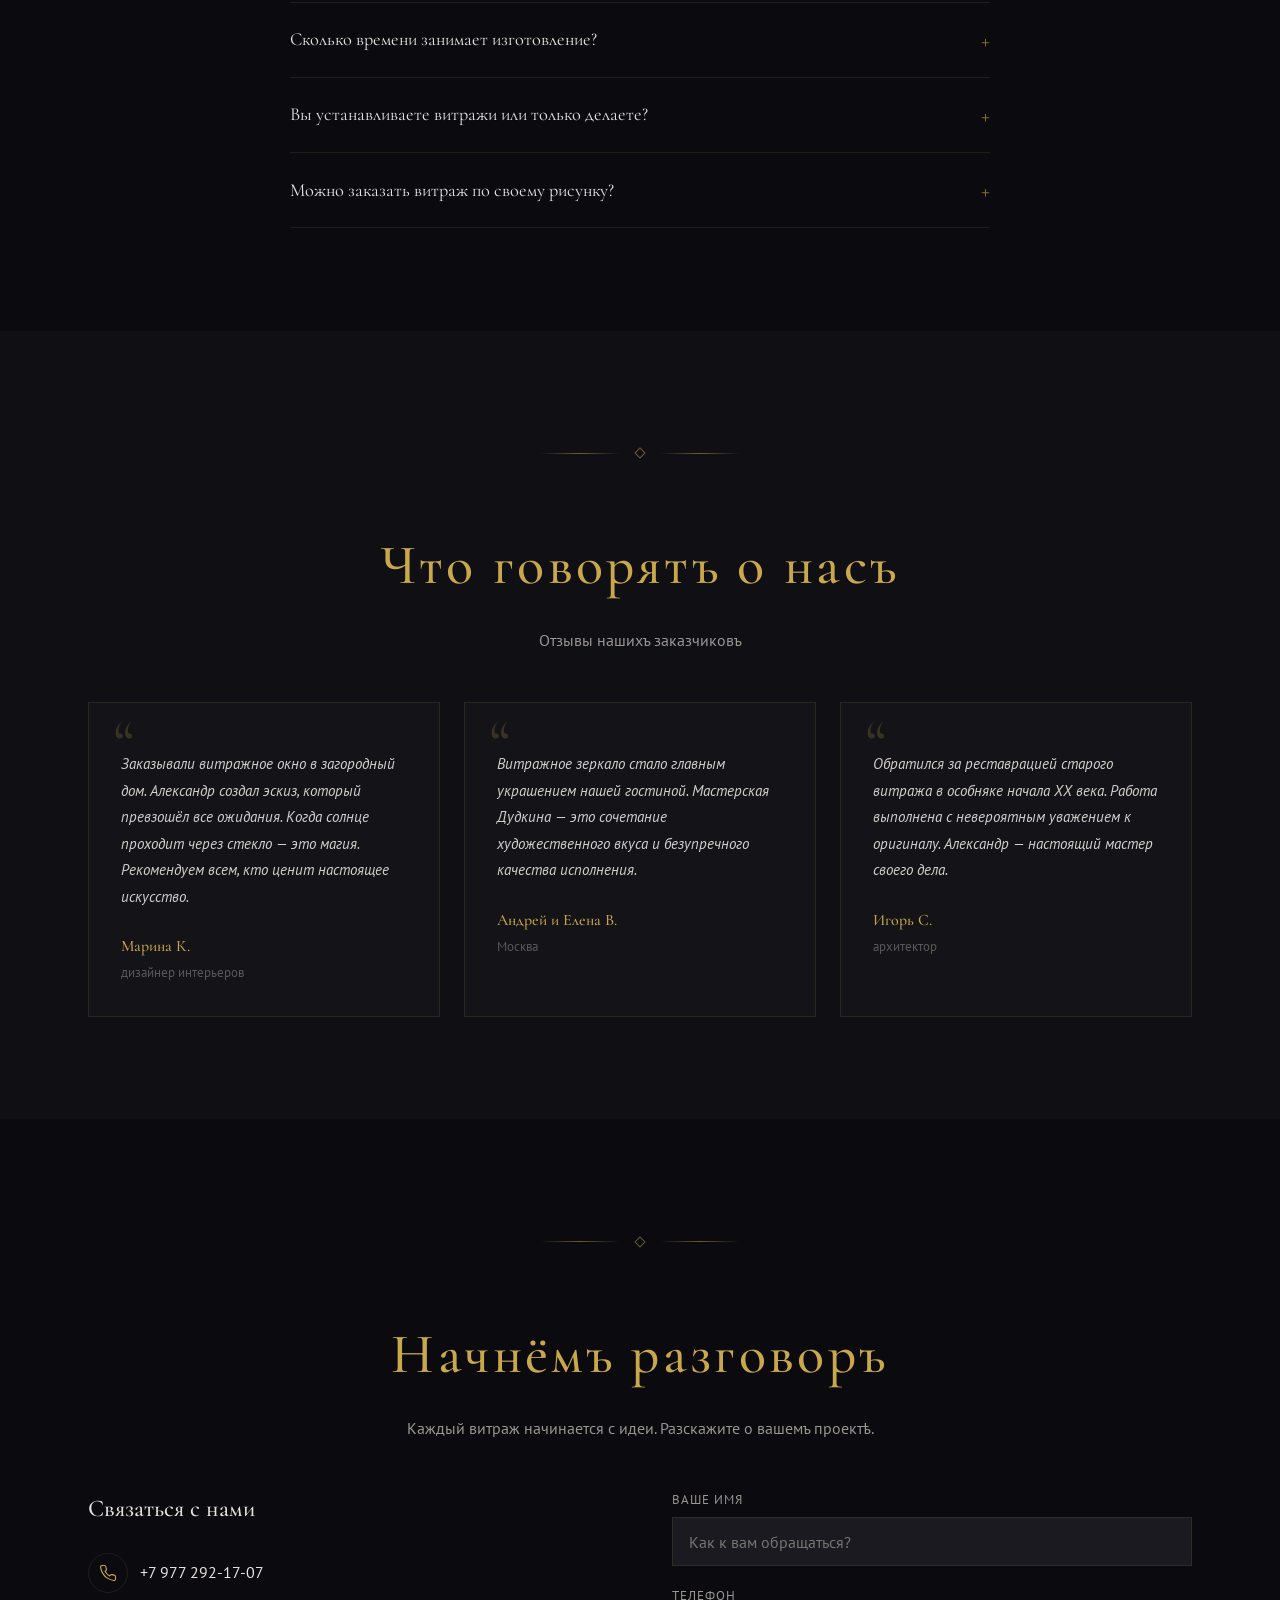
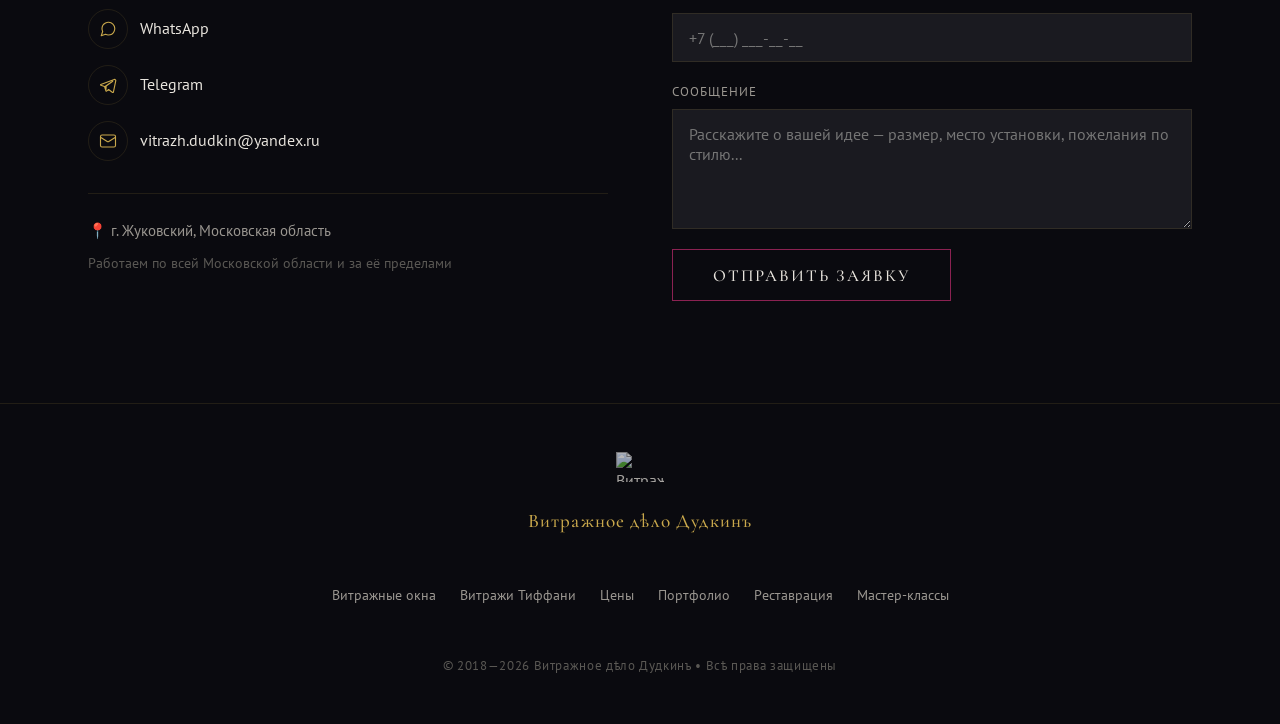
==== commit 686af6e2: "SEO audit fixes: security, schema, meta tags, 404 page Critical: - Remove exposed Telegram bot token" ====
--- a/index.html
+++ b/index.html
@@ -36,6 +36,7 @@
   "telephone": "+79772921707",
   "email": "vitrazh.dudkin@yandex.ru",
   "image": "https://dudkin.co/img/roses-art-nouveau.jpg",
+  "logo": "https://dudkin.co/img/skull-gold.png",
   "address": {
     "@type": "PostalAddress",
     "addressLocality": "Жуковский",
@@ -48,6 +49,7 @@
     "longitude": "38.1160"
   },
   "priceRange": "$$$$",
+  "openingHoursSpecification": [{"@type": "OpeningHoursSpecification", "dayOfWeek": ["Monday","Tuesday","Wednesday","Thursday","Friday","Saturday"], "opens": "09:00", "closes": "20:00"}],
   "areaServed": [
     {"@type": "City", "name": "Москва"},
     {"@type": "State", "name": "Московская область"}
@@ -57,7 +59,6 @@
     "name": "Александр Дудкин",
     "jobTitle": "Художник-витражист"
   },
-  "sameAs": [],
   "aggregateRating": {
     "@type": "AggregateRating",
     "ratingValue": "5.0",
@@ -69,19 +70,22 @@
       "@type": "Review",
       "author": {"@type": "Person", "name": "Марина К."},
       "reviewRating": {"@type": "Rating", "ratingValue": "5"},
-      "reviewBody": "Заказывали витражное окно в загородный дом. Александр создал эскиз, который превзошёл все ожидания. Когда солнце проходит через стекло — это магия."
+      "reviewBody": "Заказывали витражное окно в загородный дом. Александр создал эскиз, который превзошёл все ожидания. Когда солнце проходит через стекло — это магия.",
+      "datePublished": "2024-06-15"
     },
     {
       "@type": "Review",
       "author": {"@type": "Person", "name": "Андрей и Елена В."},
       "reviewRating": {"@type": "Rating", "ratingValue": "5"},
-      "reviewBody": "Витражное зеркало стало главным украшением нашей гостиной. Мастерская Дудкина — это сочетание художественного вкуса и безупречного качества исполнения."
+      "reviewBody": "Витражное зеркало стало главным украшением нашей гостиной. Мастерская Дудкина — это сочетание художественного вкуса и безупречного качества исполнения.",
+      "datePublished": "2024-09-20"
     },
     {
       "@type": "Review",
       "author": {"@type": "Person", "name": "Игорь С."},
       "reviewRating": {"@type": "Rating", "ratingValue": "5"},
-      "reviewBody": "Обратился за реставрацией старого витража в особняке начала XX века. Работа выполнена с невероятным уважением к оригиналу. Александр — настоящий мастер своего дела."
+      "reviewBody": "Обратился за реставрацией старого витража в особняке начала XX века. Работа выполнена с невероятным уважением к оригиналу. Александр — настоящий мастер своего дела.",
+      "datePublished": "2025-01-10"
     }
   ],
   "hasOfferCatalog": {
@@ -222,7 +226,7 @@
         <div class="hero__content">
             <!-- Bull skull logo -->
             <div class="hero__skull">
-                <img src="img/skull-gold.png" alt="Витражное дѣло Дудкинъ" width="80">
+                <img src="img/skull-gold.png" alt="Витражное дѣло Дудкинъ" width="80" height="50">
             </div>
 
             <!-- Art Nouveau ornament -->
@@ -433,7 +437,7 @@
             <div class="process__journey-strip">
                 <div class="process__journey-step">
                     <span class="process__journey-num">01</span>
-                    <img src="img/step-sketch.jpg" alt="Авторский эскиз витража" class="process__journey-img" loading="lazy">
+                    <img src="img/step-sketch.jpg" alt="Авторский эскиз витража" class="process__journey-img" loading="lazy" width="300" height="200">
                     <div class="process__journey-label">Эскизъ</div>
                 </div>
                 <div class="process__journey-arrow">
@@ -441,7 +445,7 @@
                 </div>
                 <div class="process__journey-step">
                     <span class="process__journey-num">02</span>
-                    <img src="img/step-cutting.jpg" alt="Раскрой и сборка на шаблоне" class="process__journey-img" loading="lazy">
+                    <img src="img/step-cutting.jpg" alt="Раскрой и сборка на шаблоне" class="process__journey-img" loading="lazy" width="300" height="200">
                     <div class="process__journey-label">Раскрой и сборка</div>
                 </div>
                 <div class="process__journey-arrow">
@@ -449,7 +453,7 @@
                 </div>
                 <div class="process__journey-step">
                     <span class="process__journey-num">03</span>
-                    <img src="img/step-final.jpg" alt="Готовый витраж — зимородок на магнолиях" class="process__journey-img" loading="lazy">
+                    <img src="img/step-final.jpg" alt="Готовый витраж — зимородок на магнолиях" class="process__journey-img" loading="lazy" width="300" height="200">
                     <div class="process__journey-label">Готовый витражъ</div>
                 </div>
             </div>
@@ -469,7 +473,7 @@
             <h2 class="section__title fade-in">Александръ Дудкинъ</h2>
 
             <div class="about__content fade-in">
-                <img src="img/master.jpg" alt="Александр Дудкин — художник-витражист" class="about__photo" loading="lazy">
+                <img src="img/master.jpg" alt="Александр Дудкин — художник-витражист" class="about__photo" loading="lazy" width="400" height="500">
                 <p class="about__text">
                     Художник-витражист с классическим художественным образованием. Путь к витражному искусству начался с живописи — именно умение работать с цветом, светом и композицией отличает каждую работу мастерской.
                 </p>
@@ -726,7 +730,7 @@
     <footer class="footer">
         <div class="footer__inner">
             <div class="bull-skull">
-                <img src="img/skull-gold.png" alt="Витражное дѣло Дудкинъ" width="48" style="opacity: 0.7;">
+                <img src="img/skull-gold.png" alt="Витражное дѣло Дудкинъ" width="48" height="30" style="opacity: 0.7;">
             </div>
 
             <div class="footer__brand">Витражное дѣло Дудкинъ</div>
@@ -831,7 +835,7 @@
             if (!name || !phone) { alert('Пожалуйста, заполните имя и телефон'); return false; }
 
             // Send to Telegram
-            const tgToken = '8706280124:AAEIEMlCe5KBFjKwXHXT6Oo_pv0EMwtX7yw';
+            const tgToken = ''; // Token moved to server-side
             const tgChat = '5083163504';
             const tgText = '📩 Новая заявка с сайта!\n\n👤 Имя: ' + name + '\n📱 Телефон: ' + phone + (message ? '\n💬 Сообщение: ' + message : '');
             fetch('https://api.telegram.org/bot' + tgToken + '/sendMessage', {
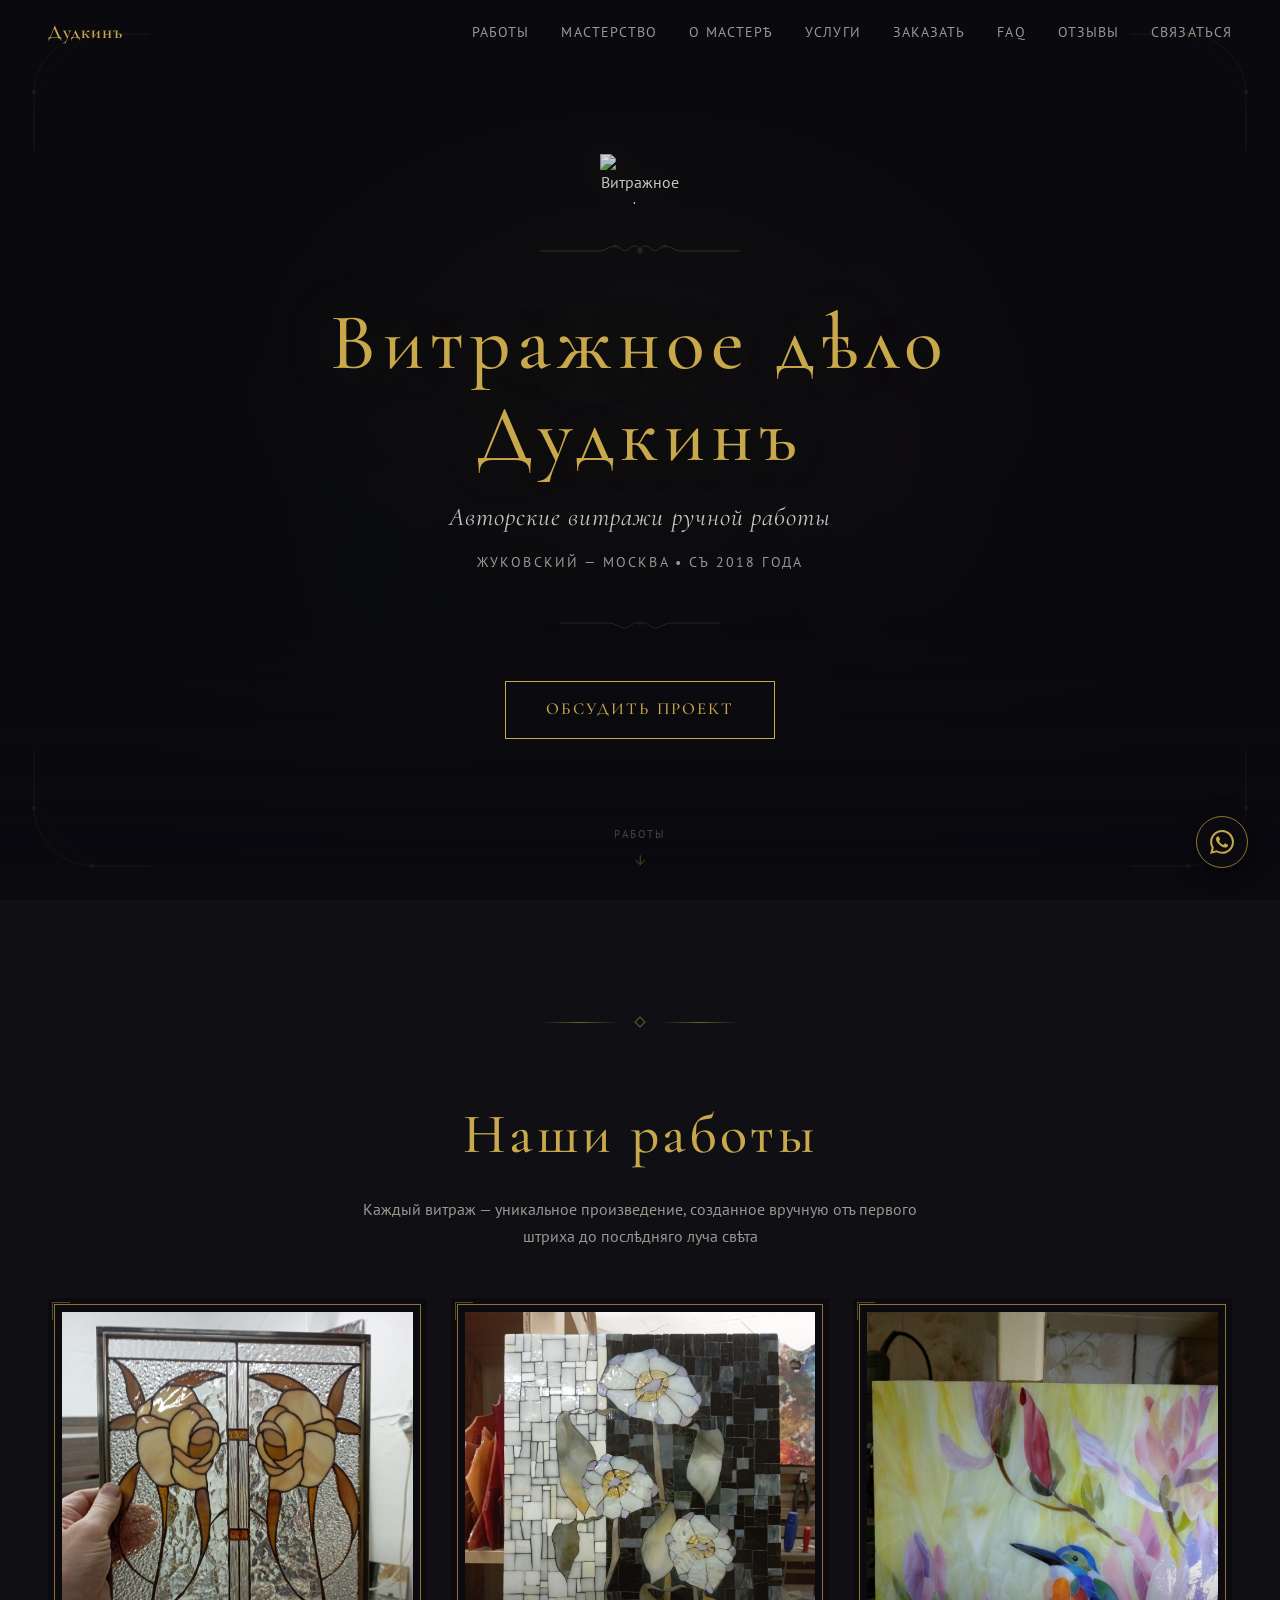
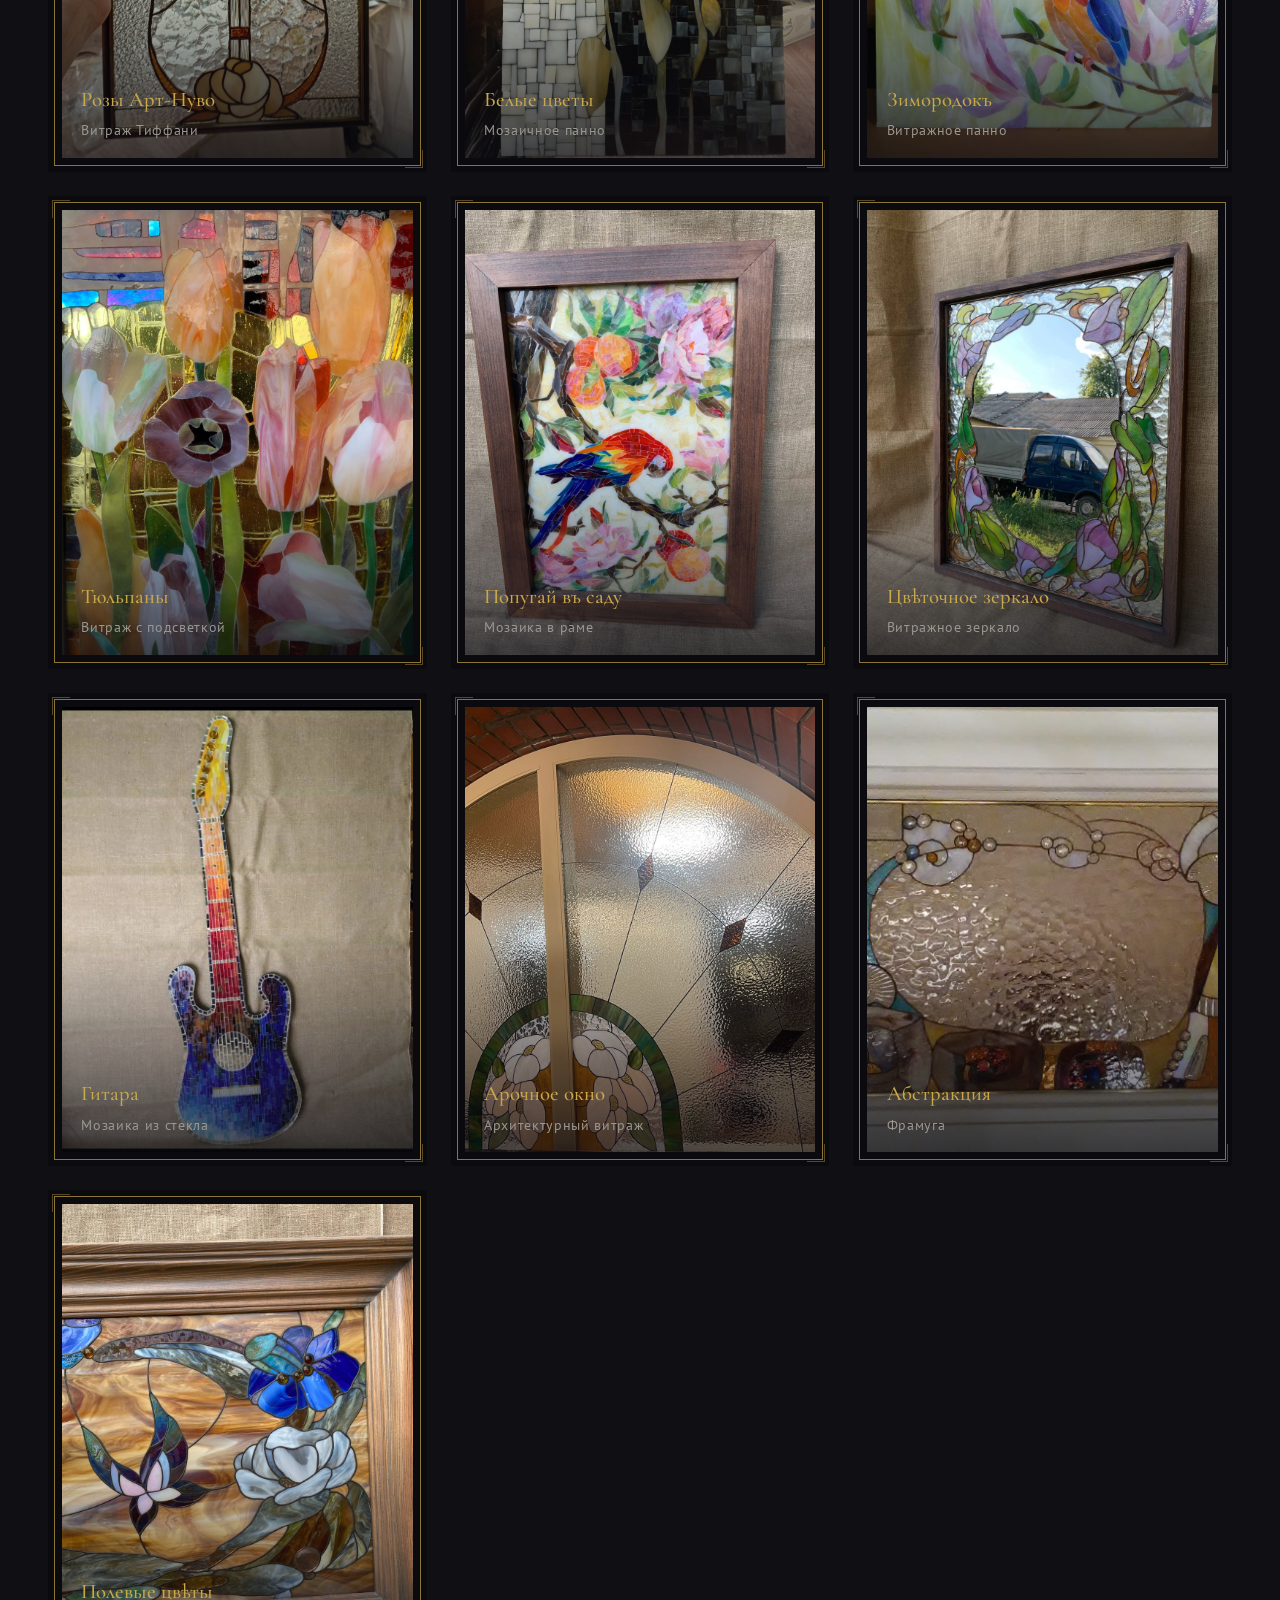
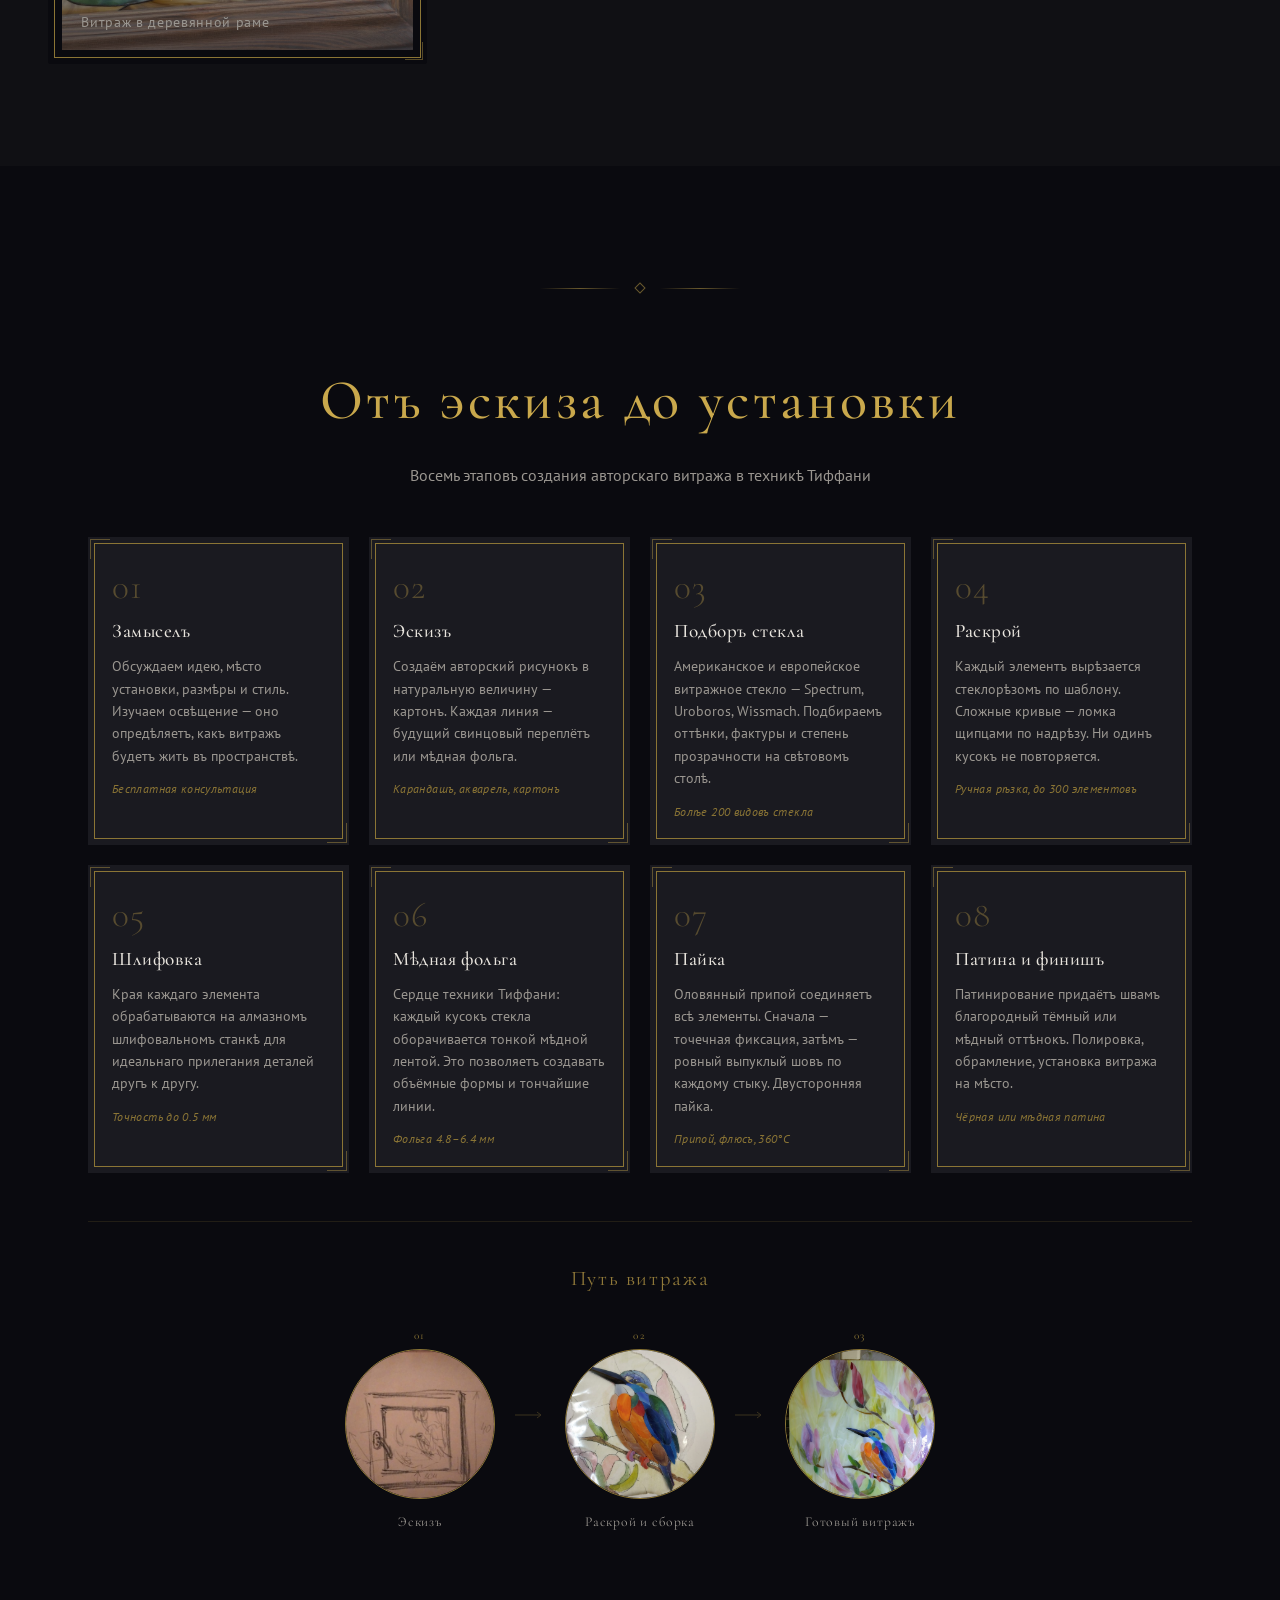
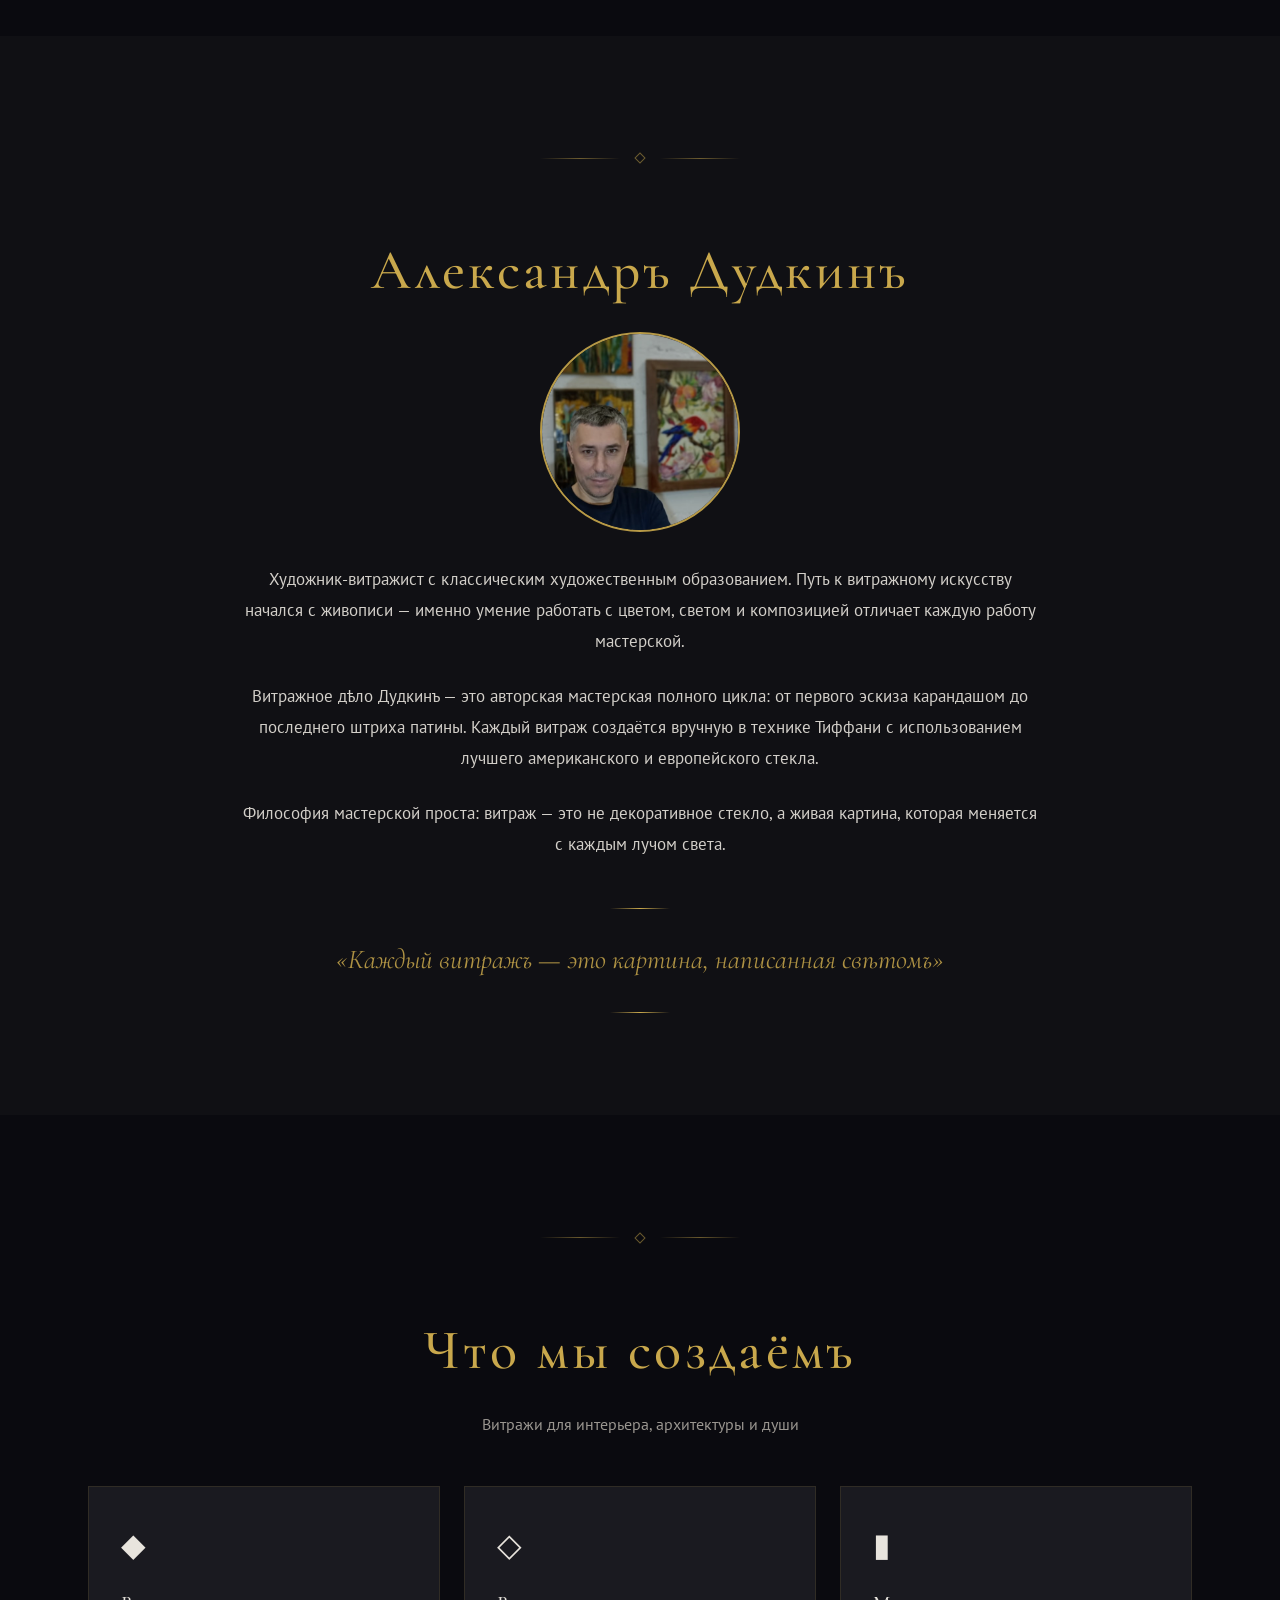
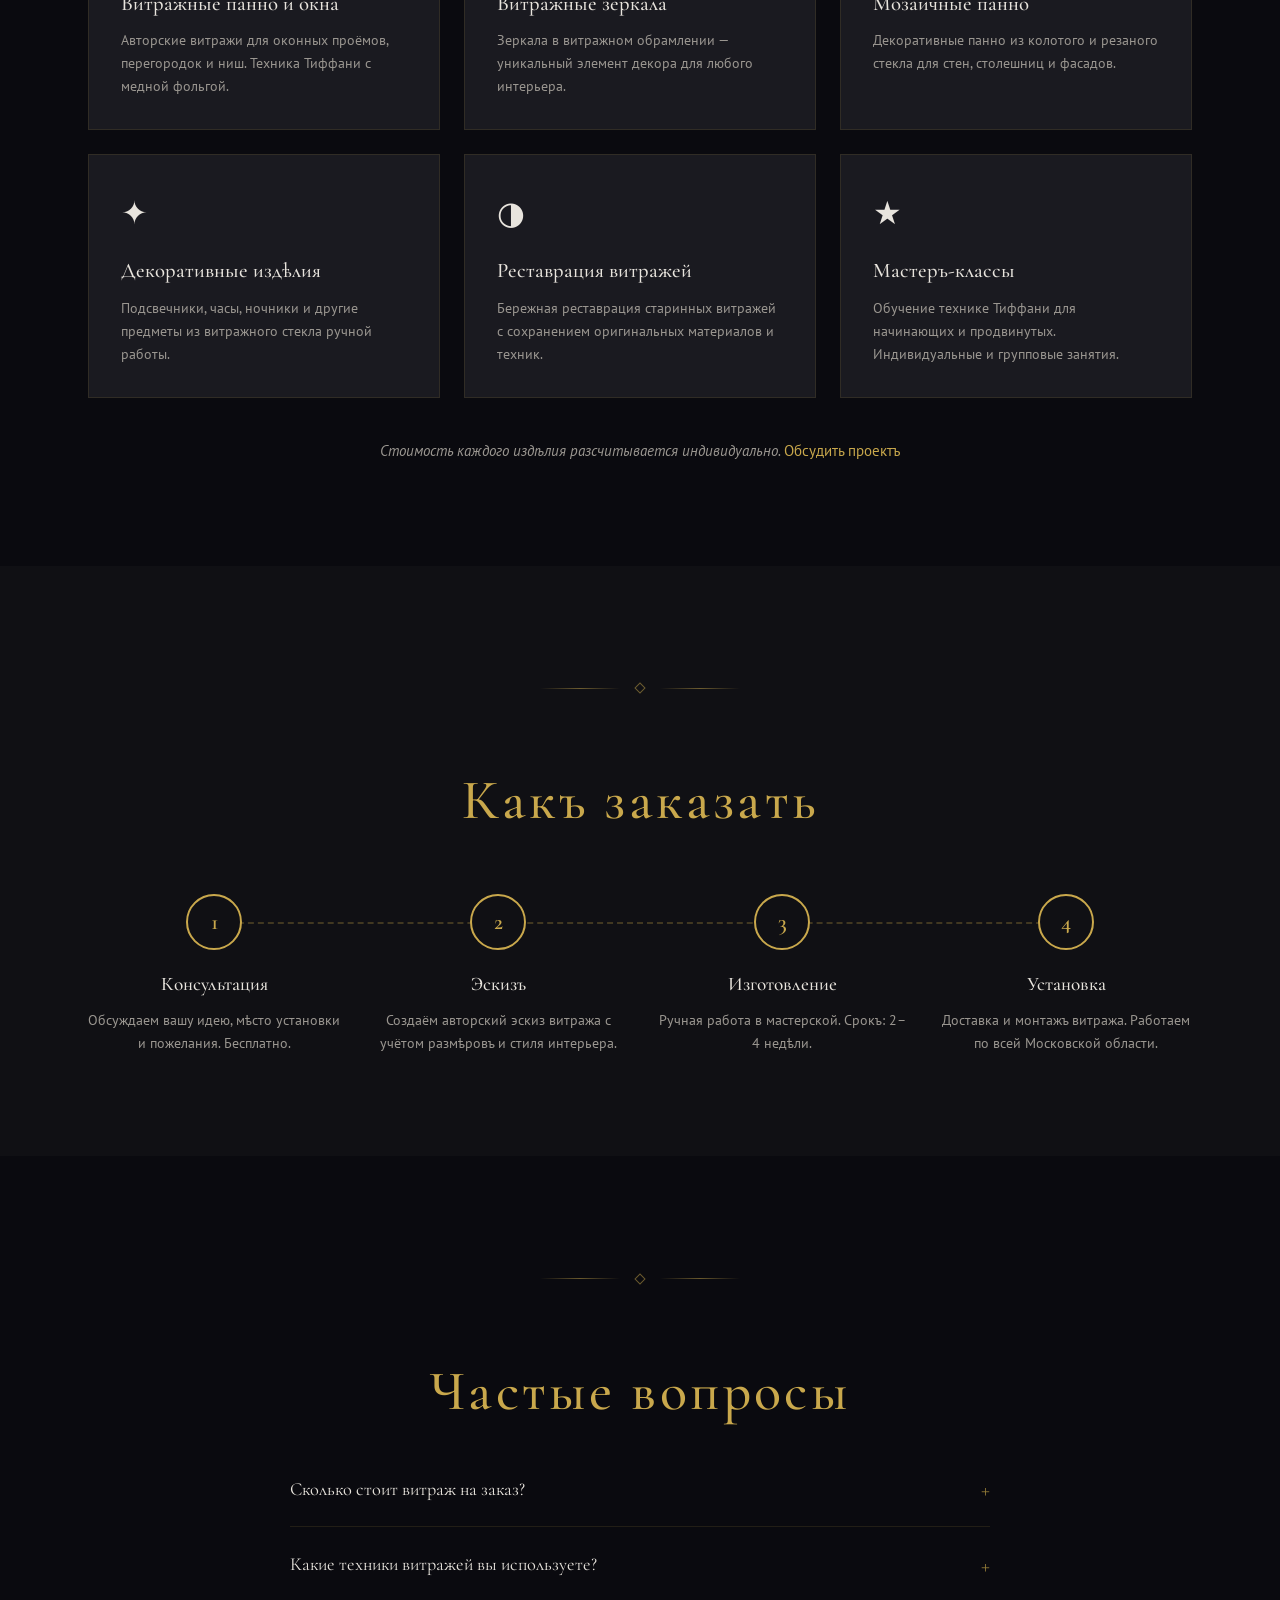
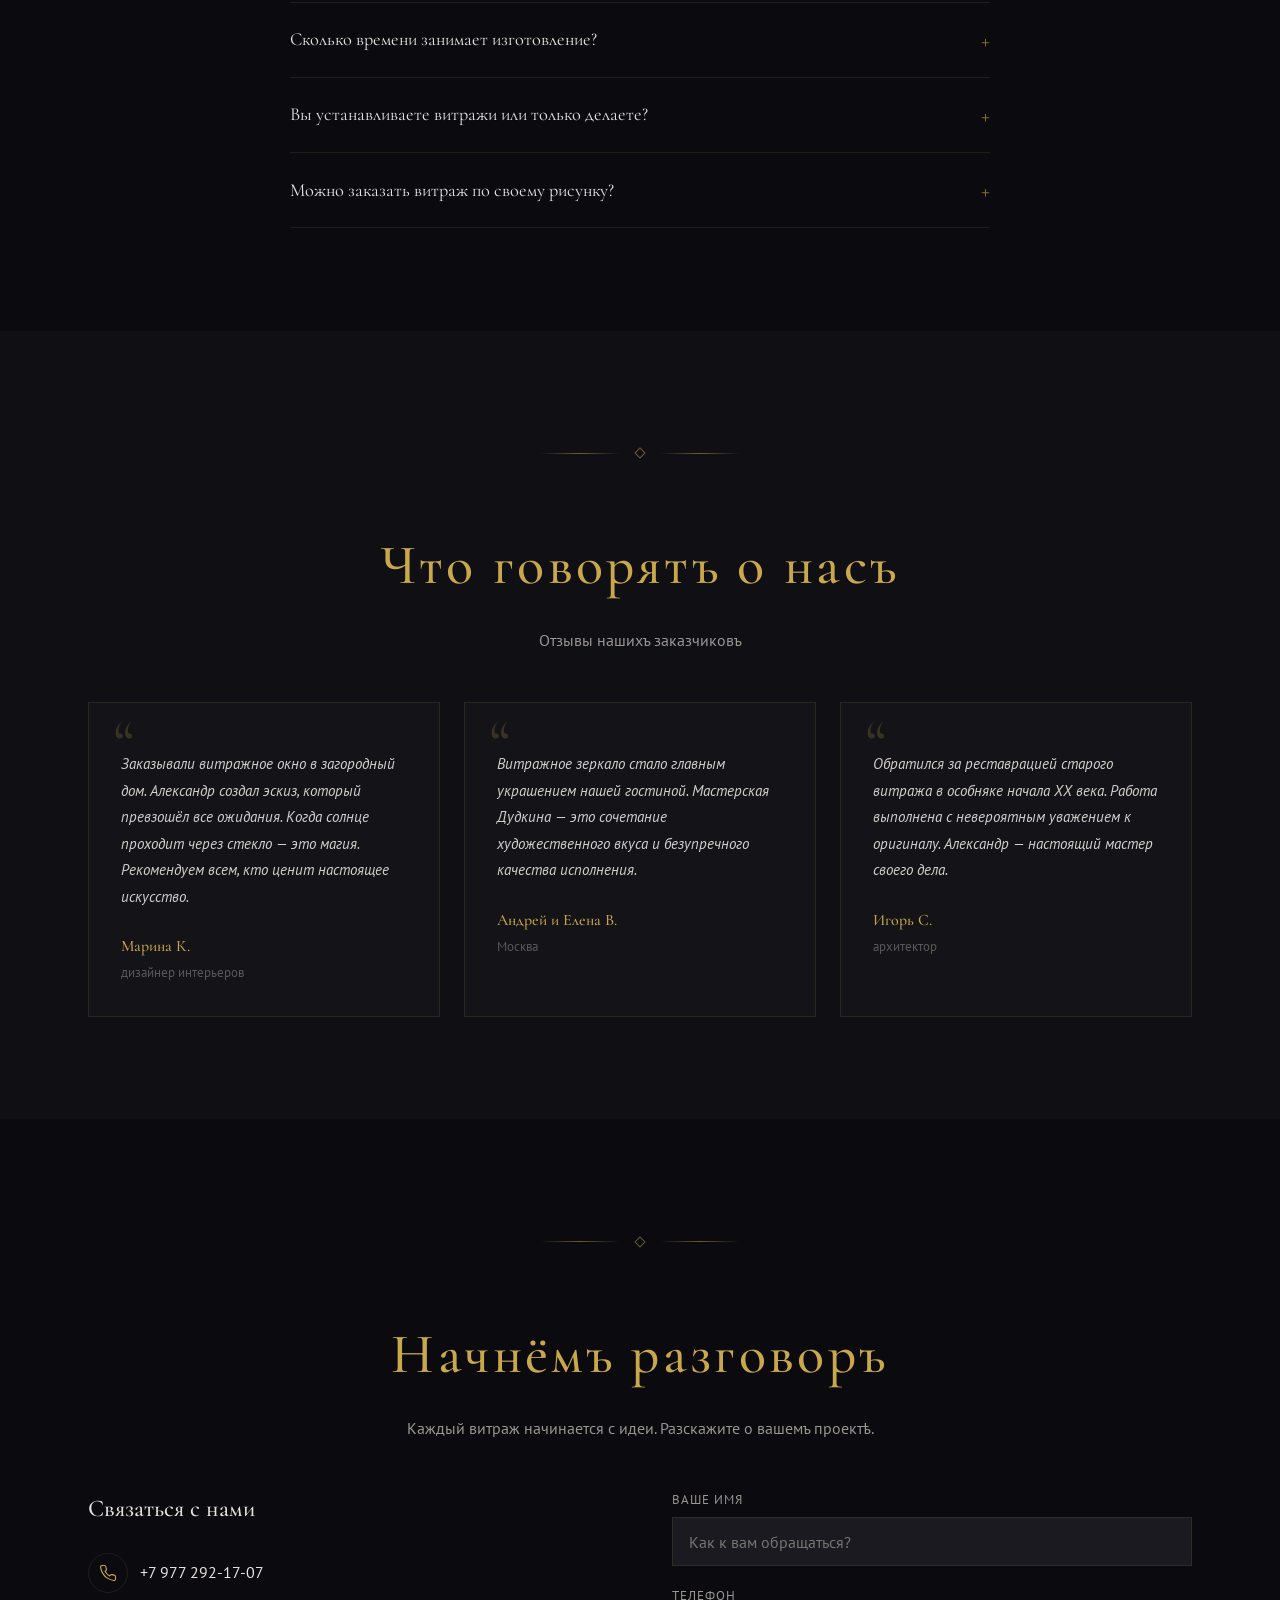
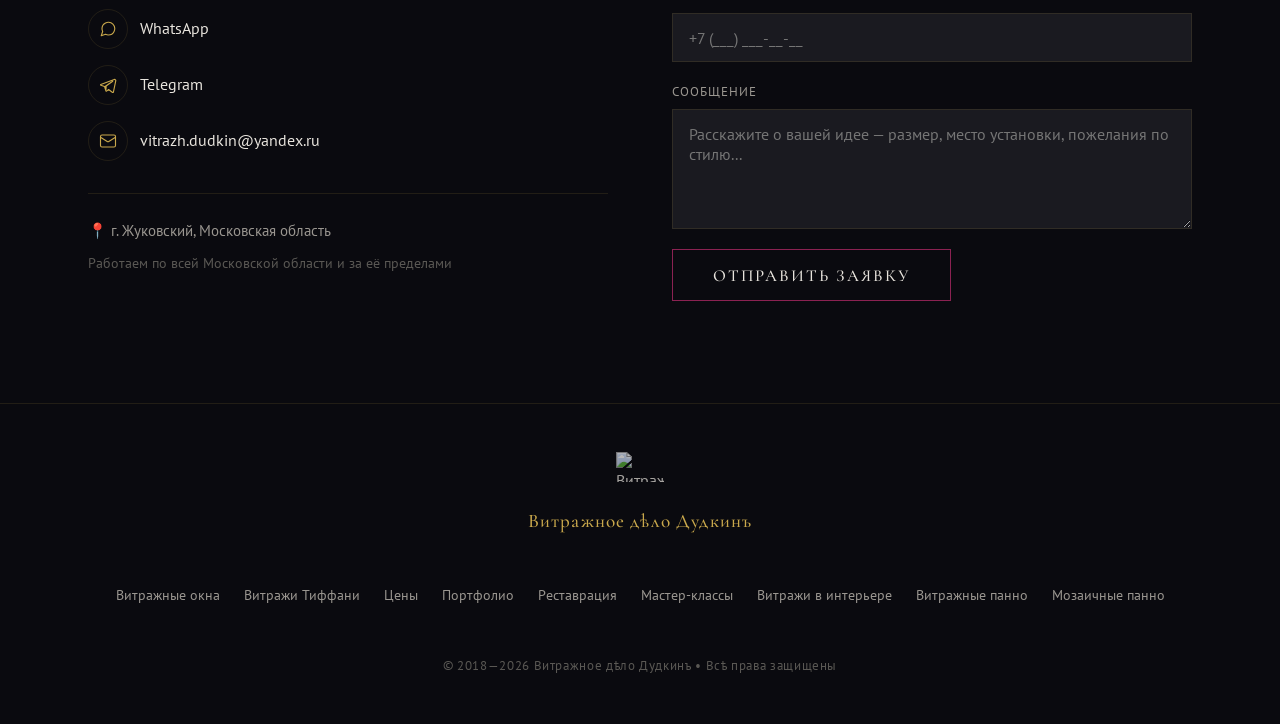
==== commit 3a7890dc: "Humanize content + 3 new keyword pages + sitemap update Content quality (humanizer pass on all 6 sub" ====
--- a/index.html
+++ b/index.html
@@ -744,6 +744,9 @@
                 <a href="/portfolio/" style="color:var(--text-secondary);font-size:0.85rem;text-decoration:none;border-bottom:1px solid transparent;transition:all 0.3s;">Портфолио</a>
                 <a href="/restavraciya/" style="color:var(--text-secondary);font-size:0.85rem;text-decoration:none;border-bottom:1px solid transparent;transition:all 0.3s;">Реставрация</a>
                 <a href="/master-klassy/" style="color:var(--text-secondary);font-size:0.85rem;text-decoration:none;border-bottom:1px solid transparent;transition:all 0.3s;">Мастер-классы</a>
+                <a href="/vitrazhi-v-interere/" style="color:var(--text-secondary);font-size:0.85rem;text-decoration:none;border-bottom:1px solid transparent;transition:all 0.3s;">Витражи в интерьере</a>
+                <a href="/vitrazhnye-panno/" style="color:var(--text-secondary);font-size:0.85rem;text-decoration:none;border-bottom:1px solid transparent;transition:all 0.3s;">Витражные панно</a>
+                <a href="/mozaichnye-panno/" style="color:var(--text-secondary);font-size:0.85rem;text-decoration:none;border-bottom:1px solid transparent;transition:all 0.3s;">Мозаичные панно</a>
             </nav>
 
             <div class="footer__copy">
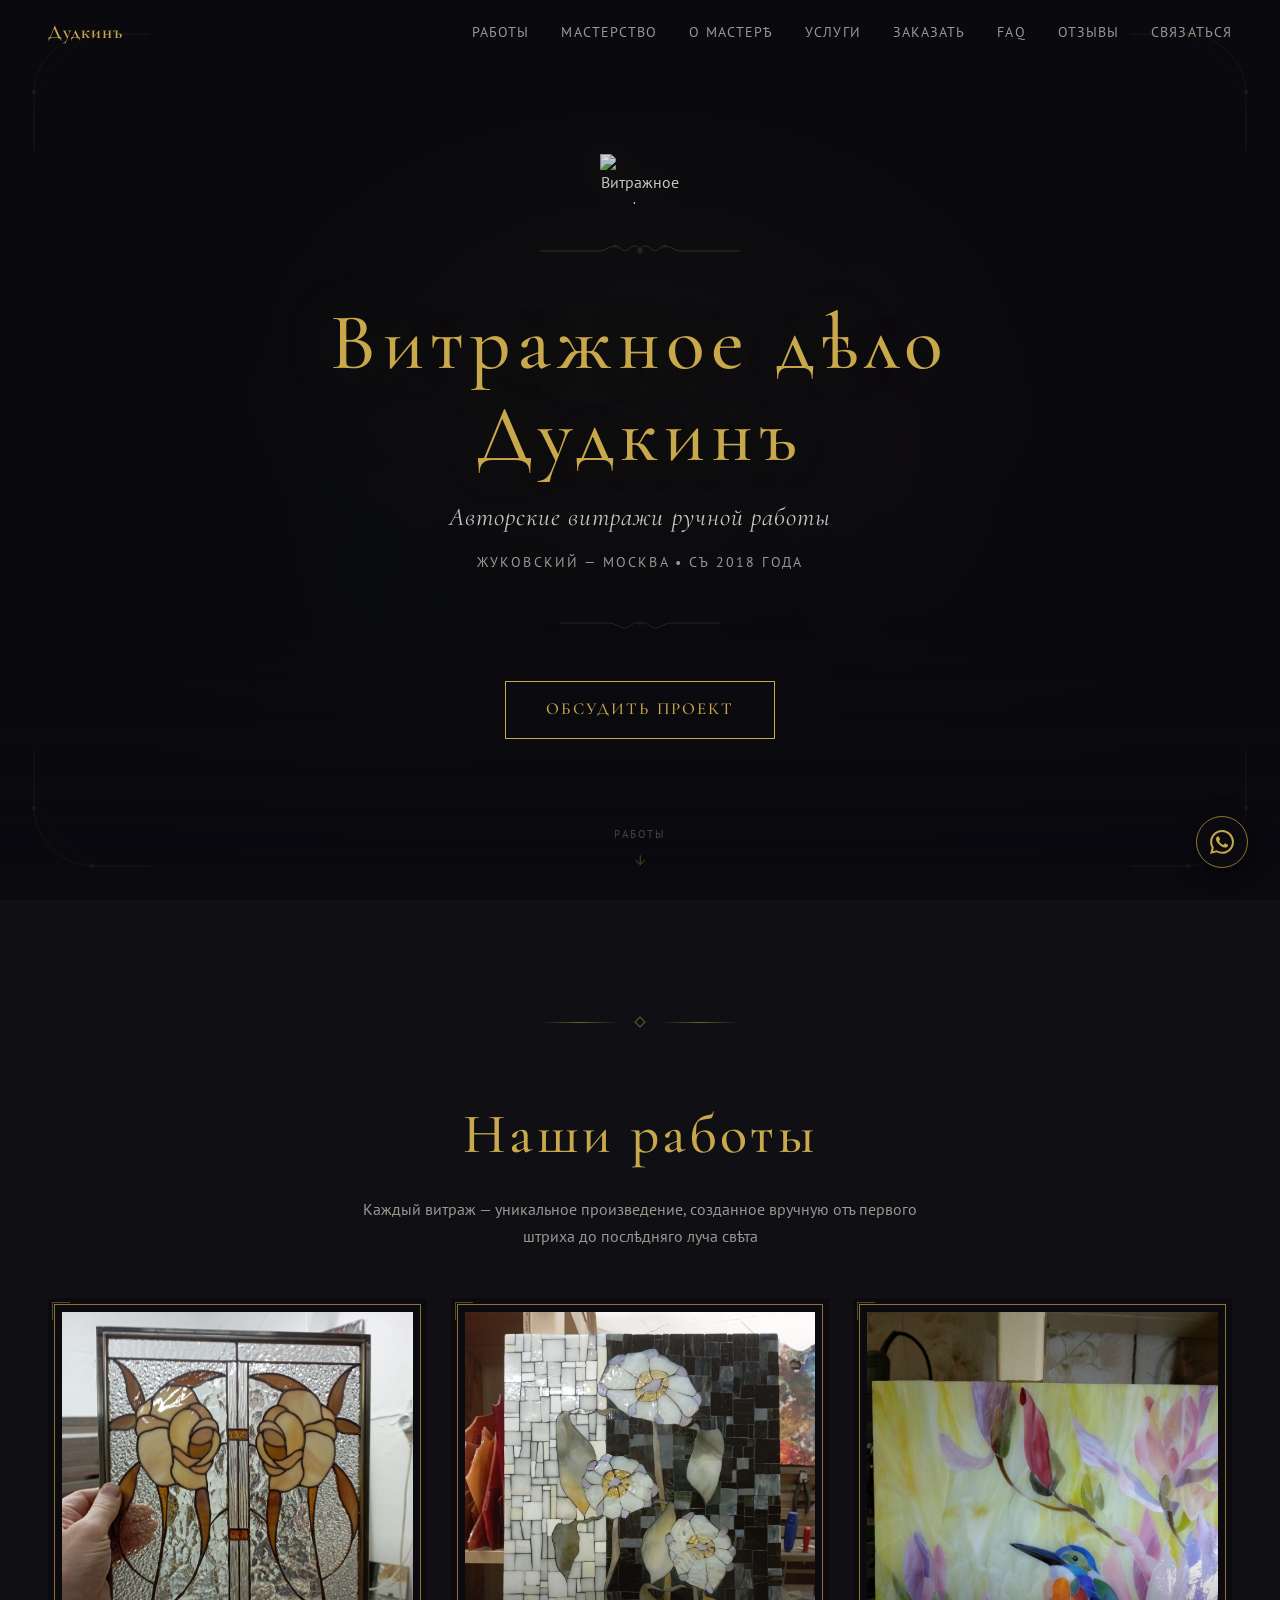
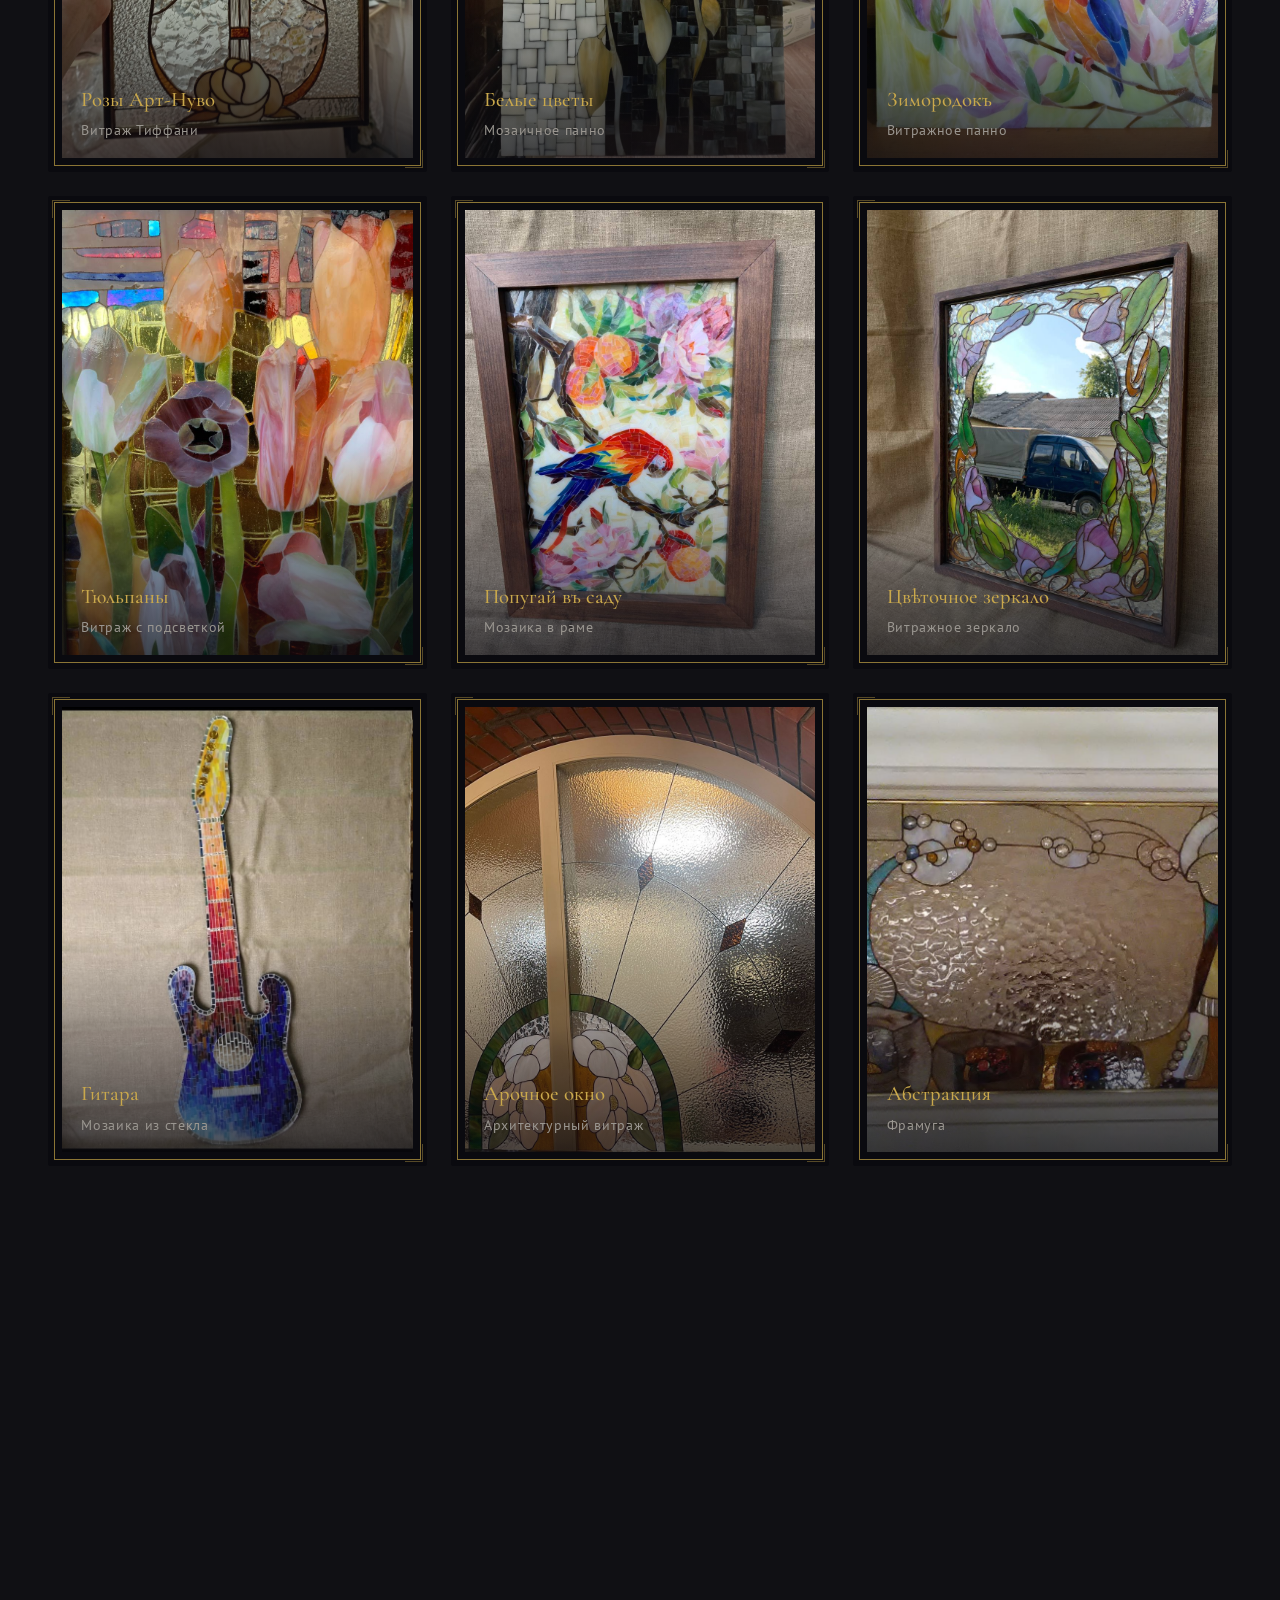
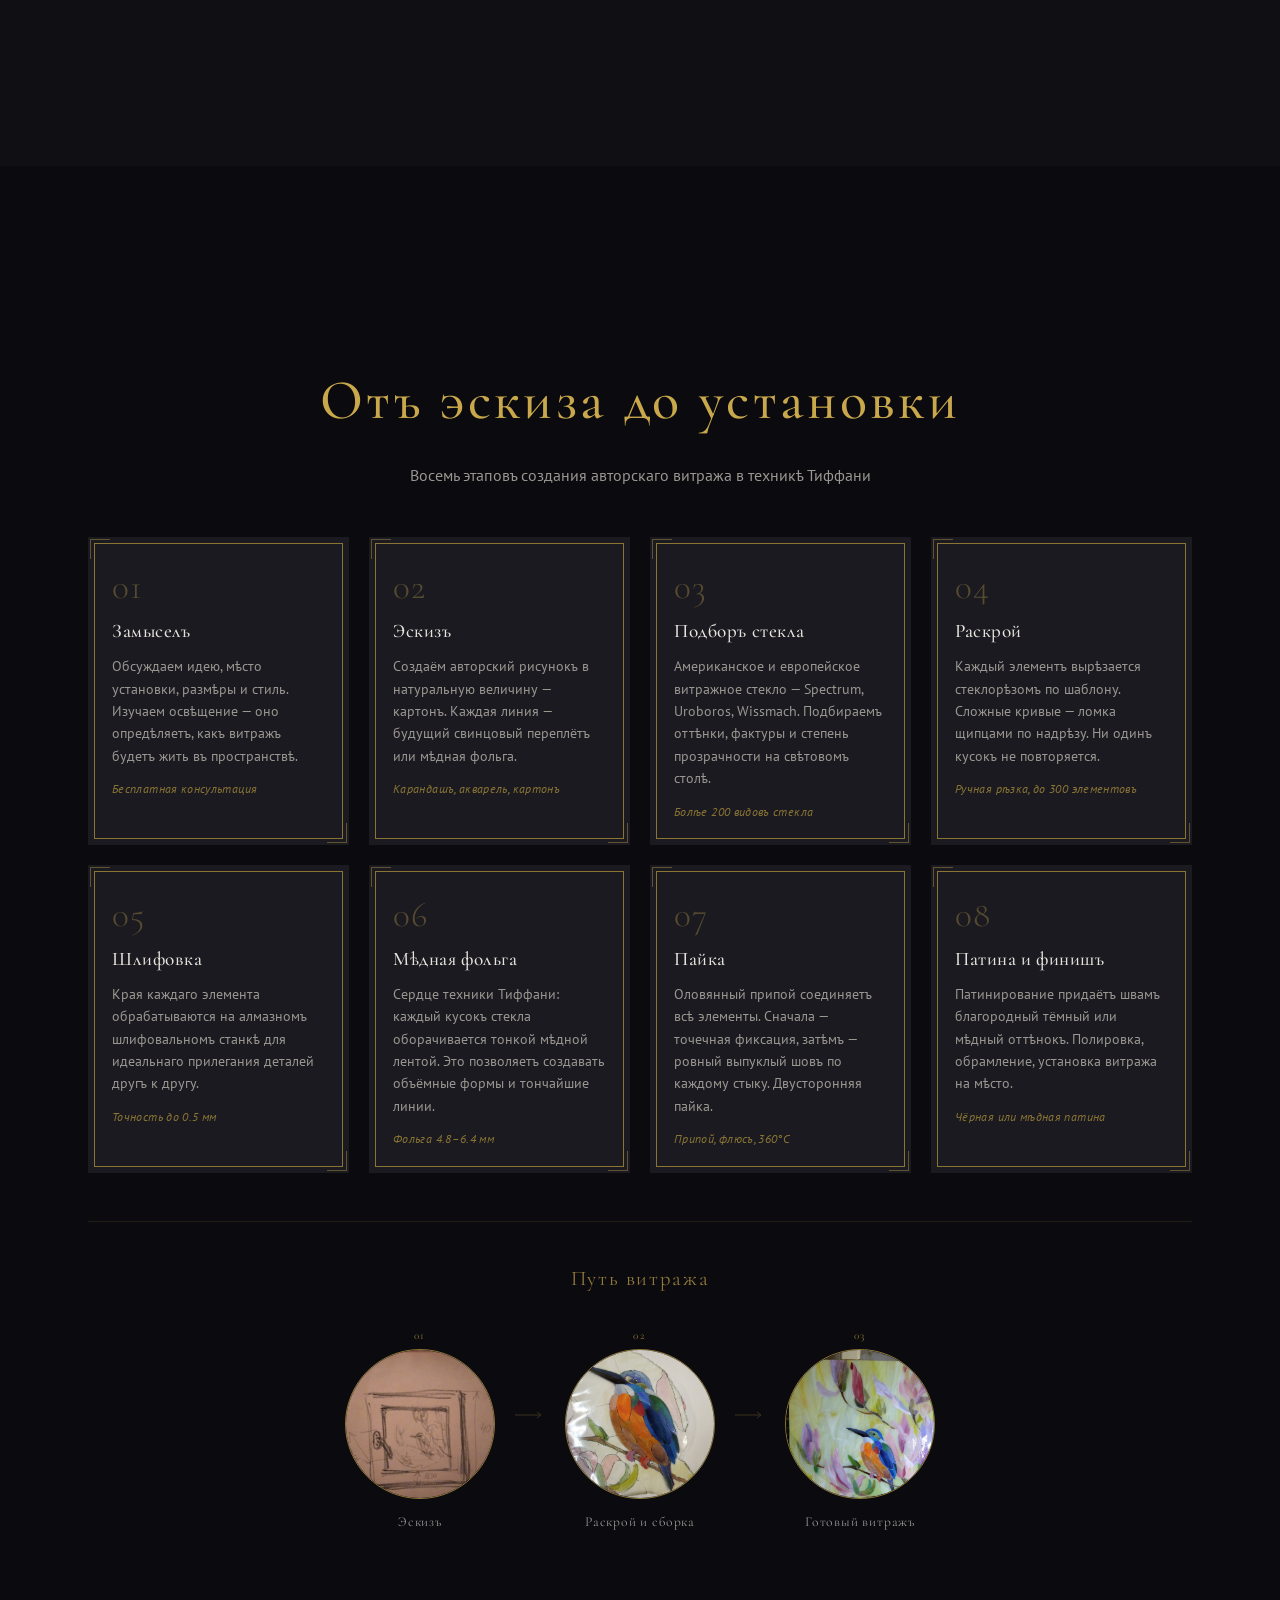
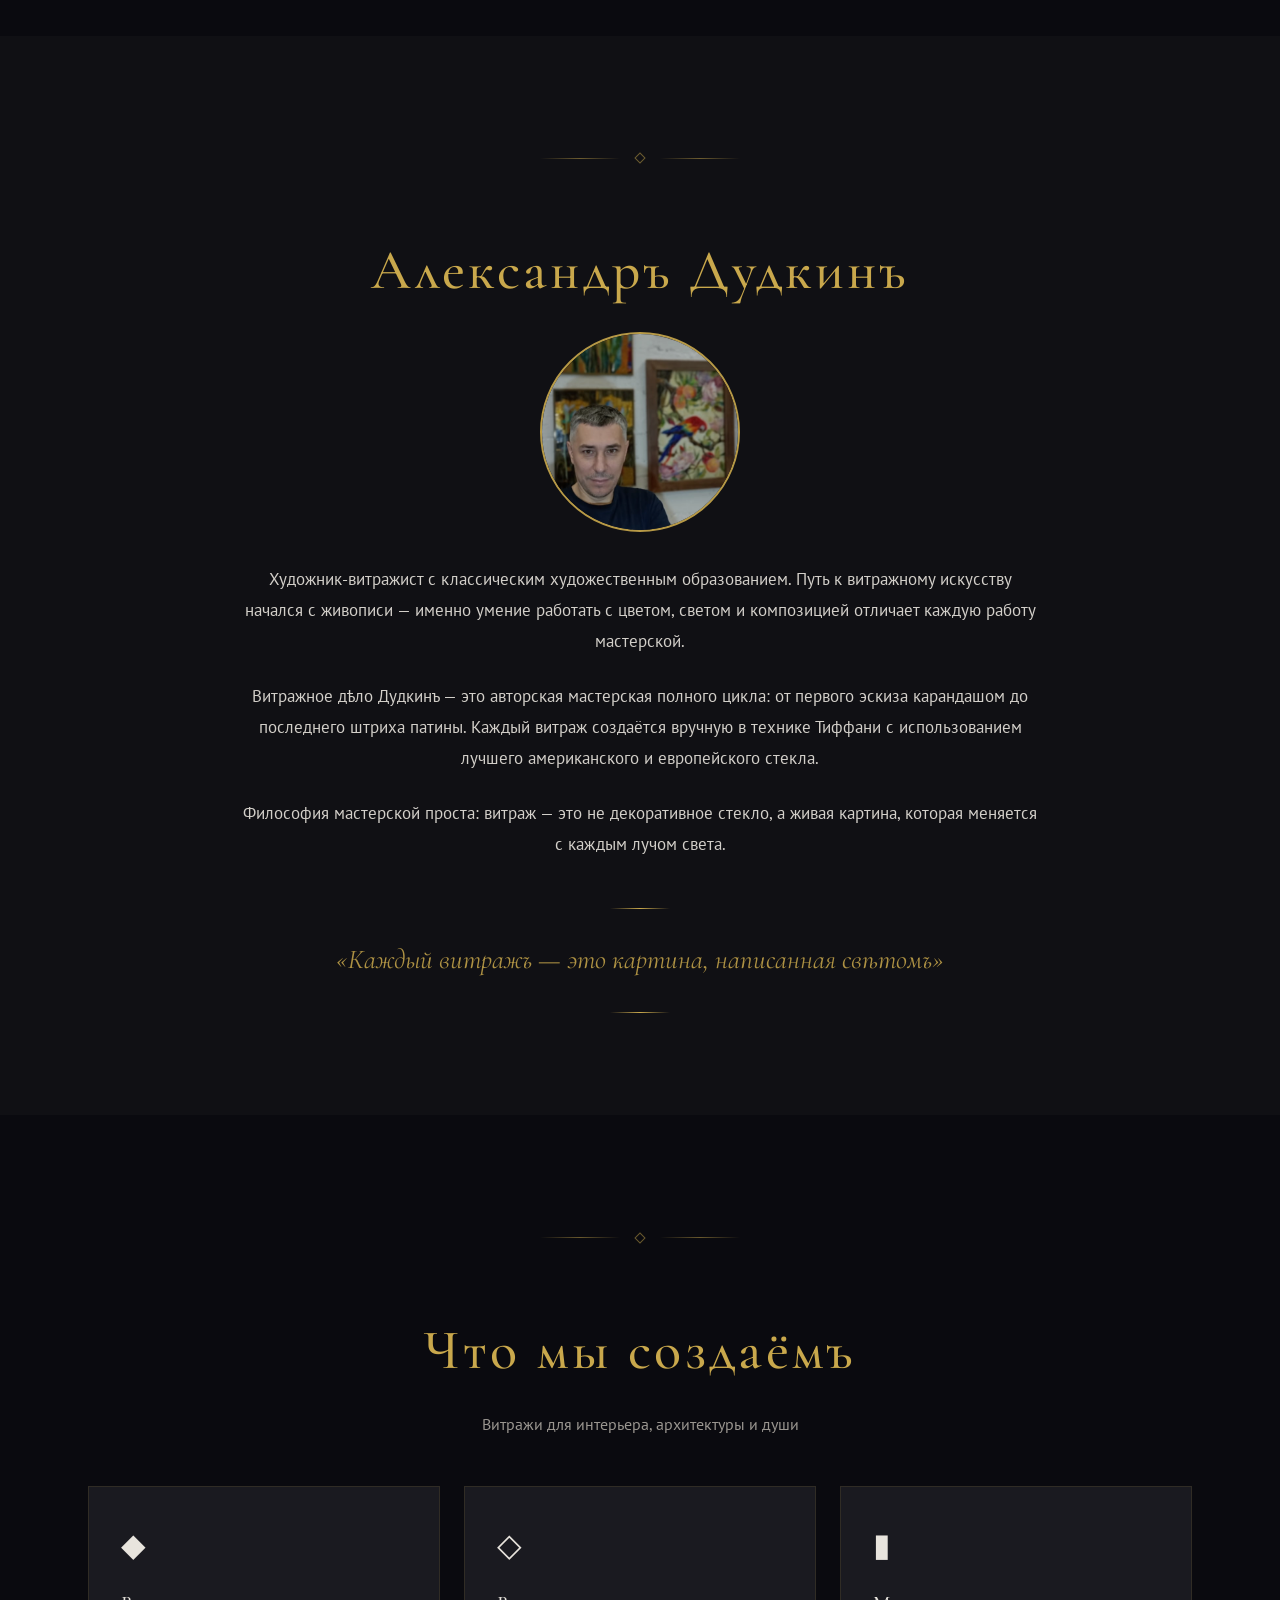
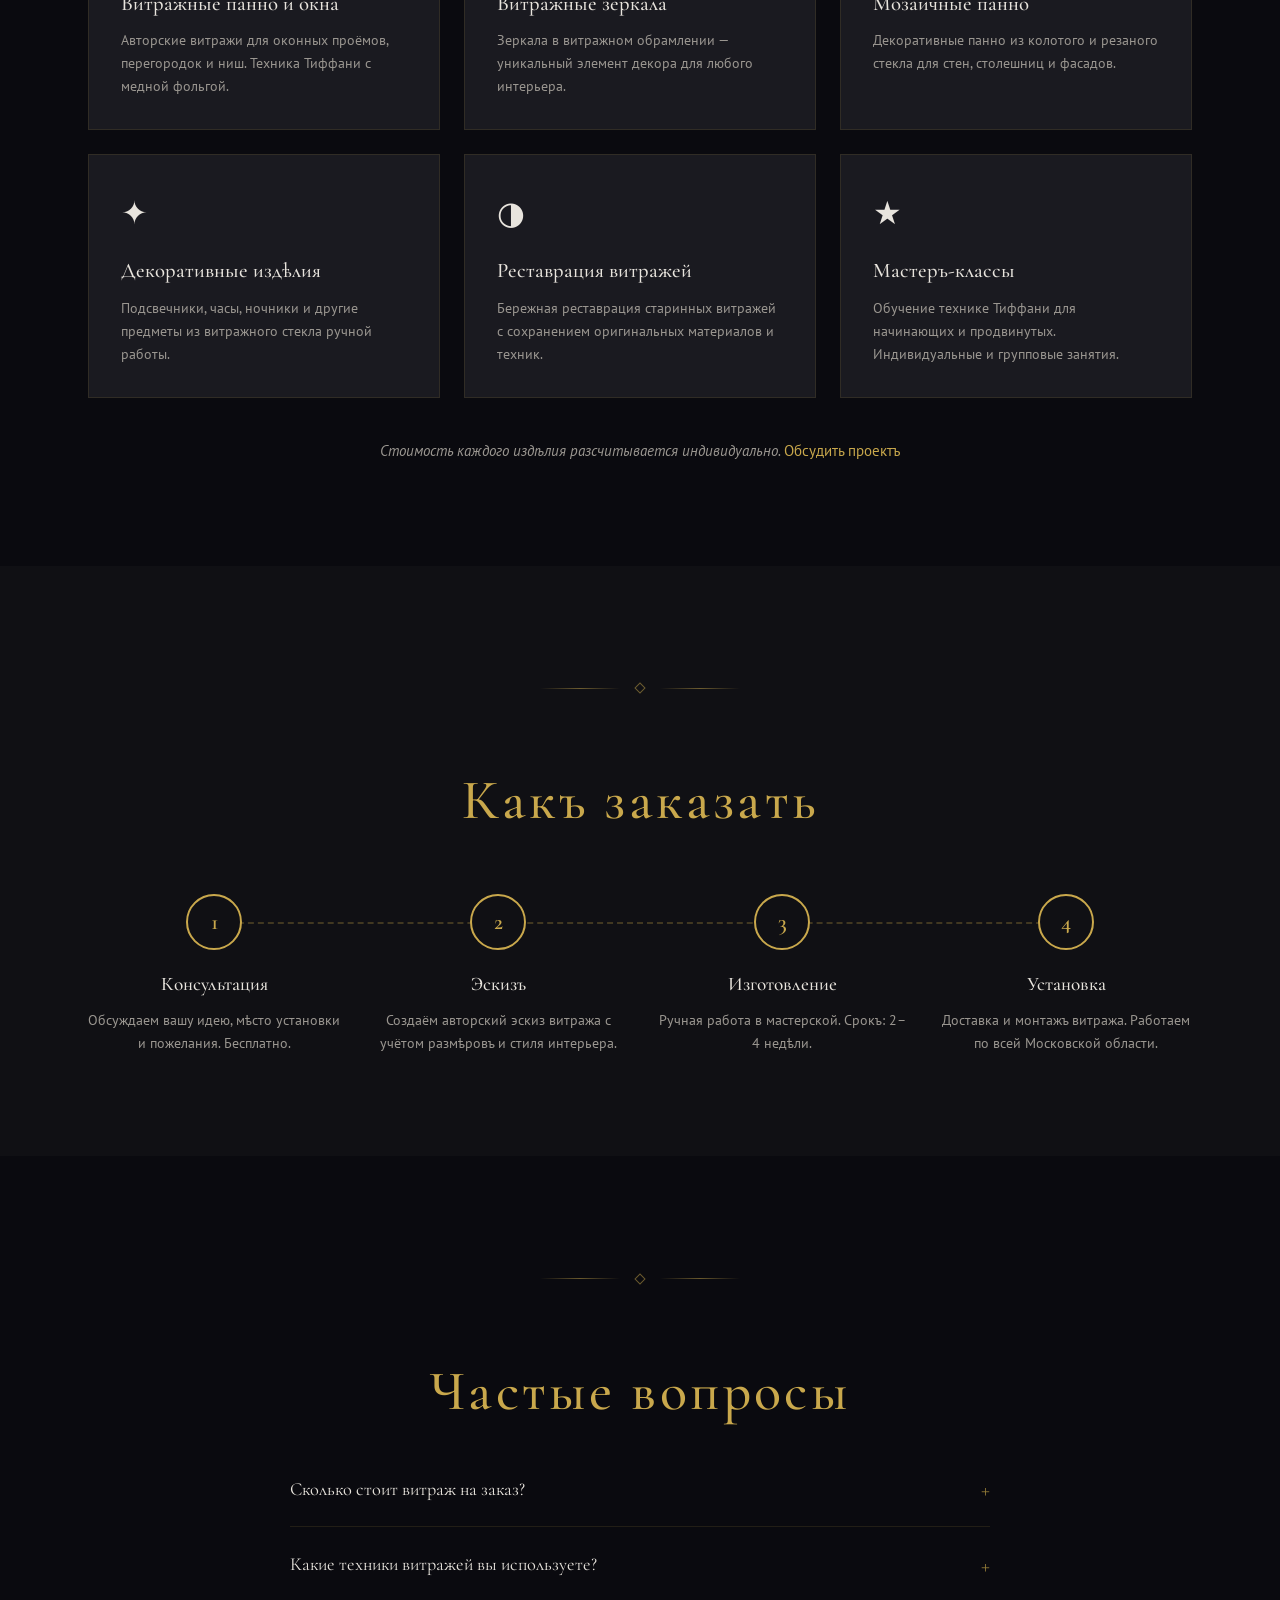
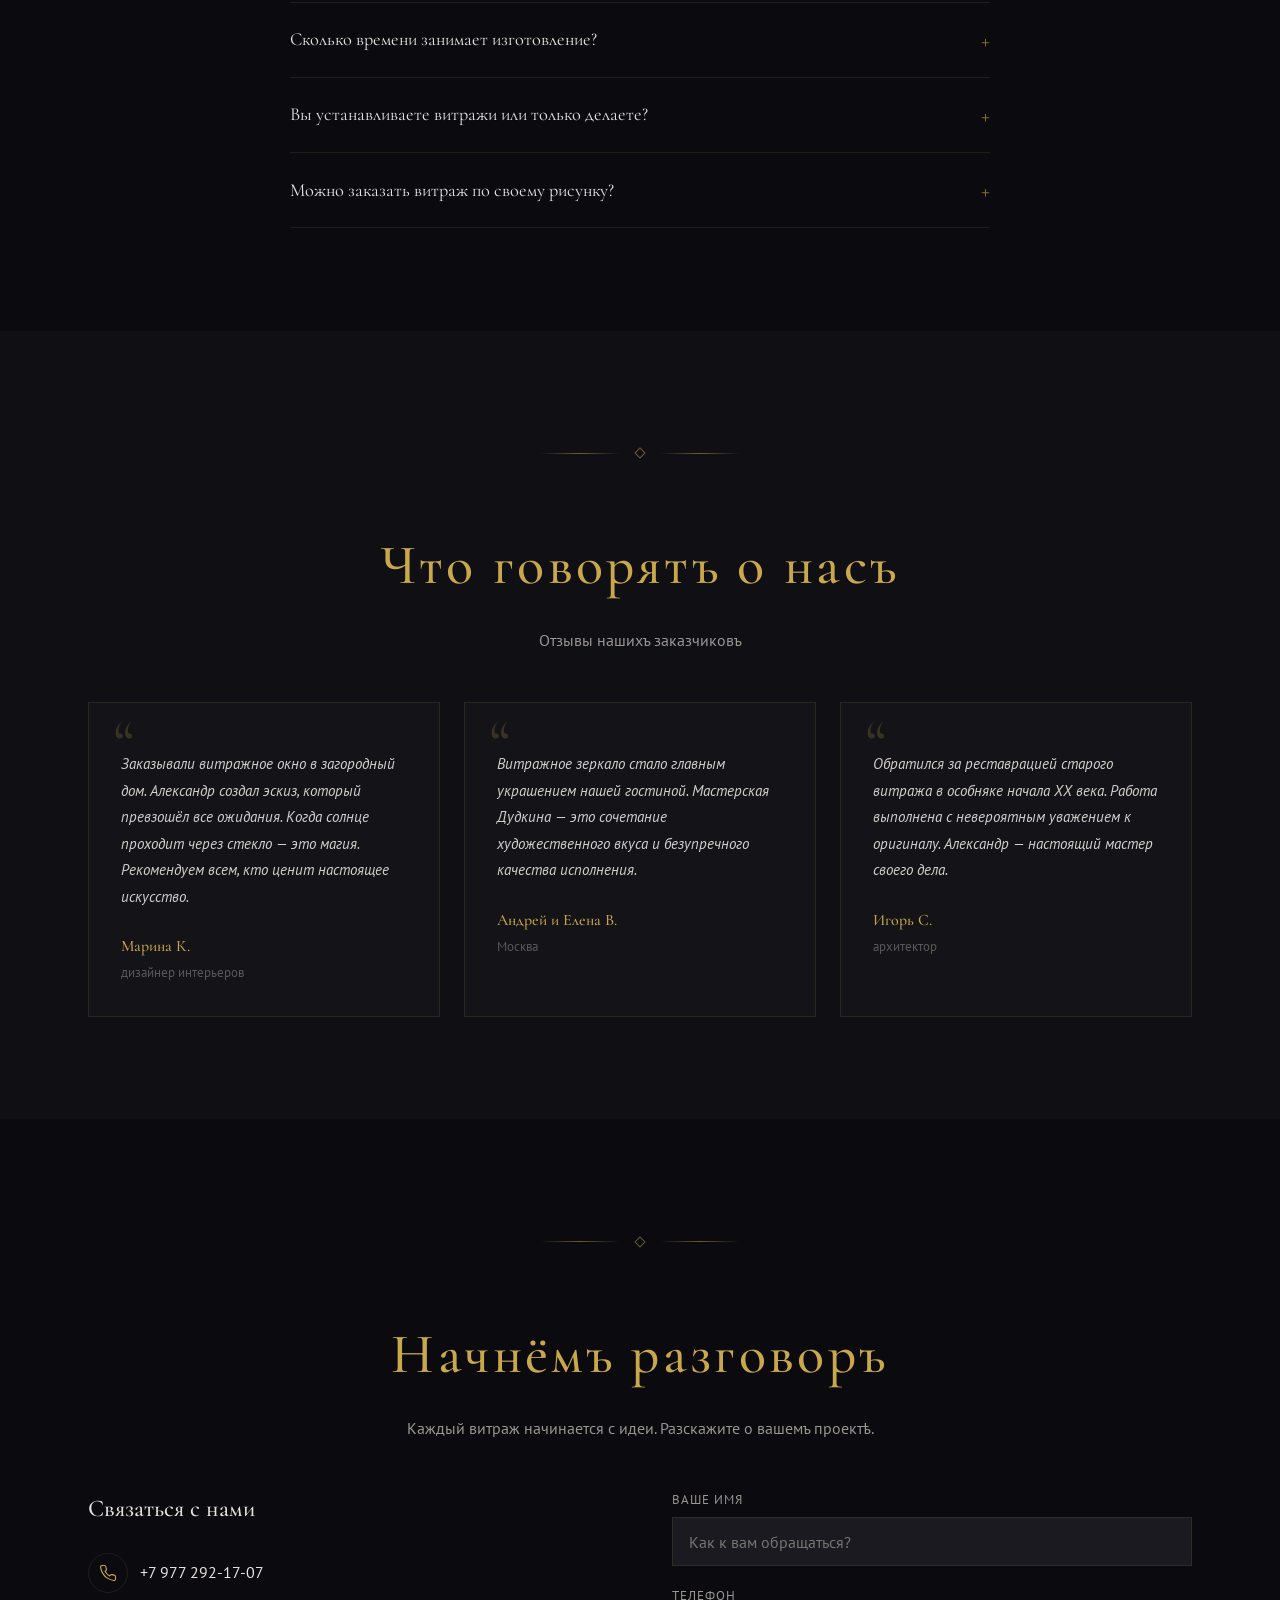
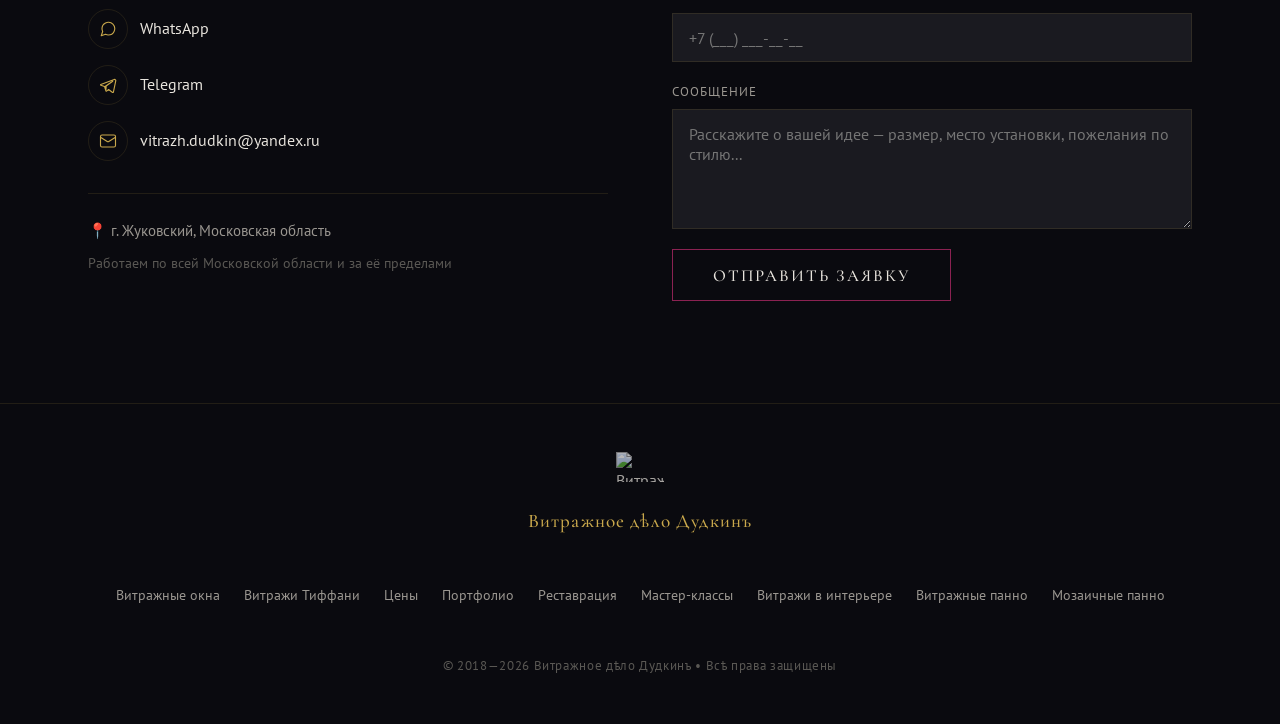
==== commit 407762ed: "Move Telegram bot to Vercel serverless function - Create /api/contact.js serverless endpoint - Clien" ====
--- a/index.html
+++ b/index.html
@@ -837,14 +837,11 @@
             const message = document.getElementById('message').value.trim();
             if (!name || !phone) { alert('Пожалуйста, заполните имя и телефон'); return false; }
 
-            // Send to Telegram
-            const tgToken = ''; // Token moved to server-side
-            const tgChat = '5083163504';
-            const tgText = '📩 Новая заявка с сайта!\n\n👤 Имя: ' + name + '\n📱 Телефон: ' + phone + (message ? '\n💬 Сообщение: ' + message : '');
-            fetch('https://api.telegram.org/bot' + tgToken + '/sendMessage', {
+            // Send to Telegram via server-side API
+            fetch('/api/contact', {
                 method: 'POST',
                 headers: {'Content-Type': 'application/json'},
-                body: JSON.stringify({chat_id: tgChat, text: tgText, parse_mode: 'HTML'})
+                body: JSON.stringify({name, phone, message})
             }).catch(() => {});
 
             // Also open WhatsApp
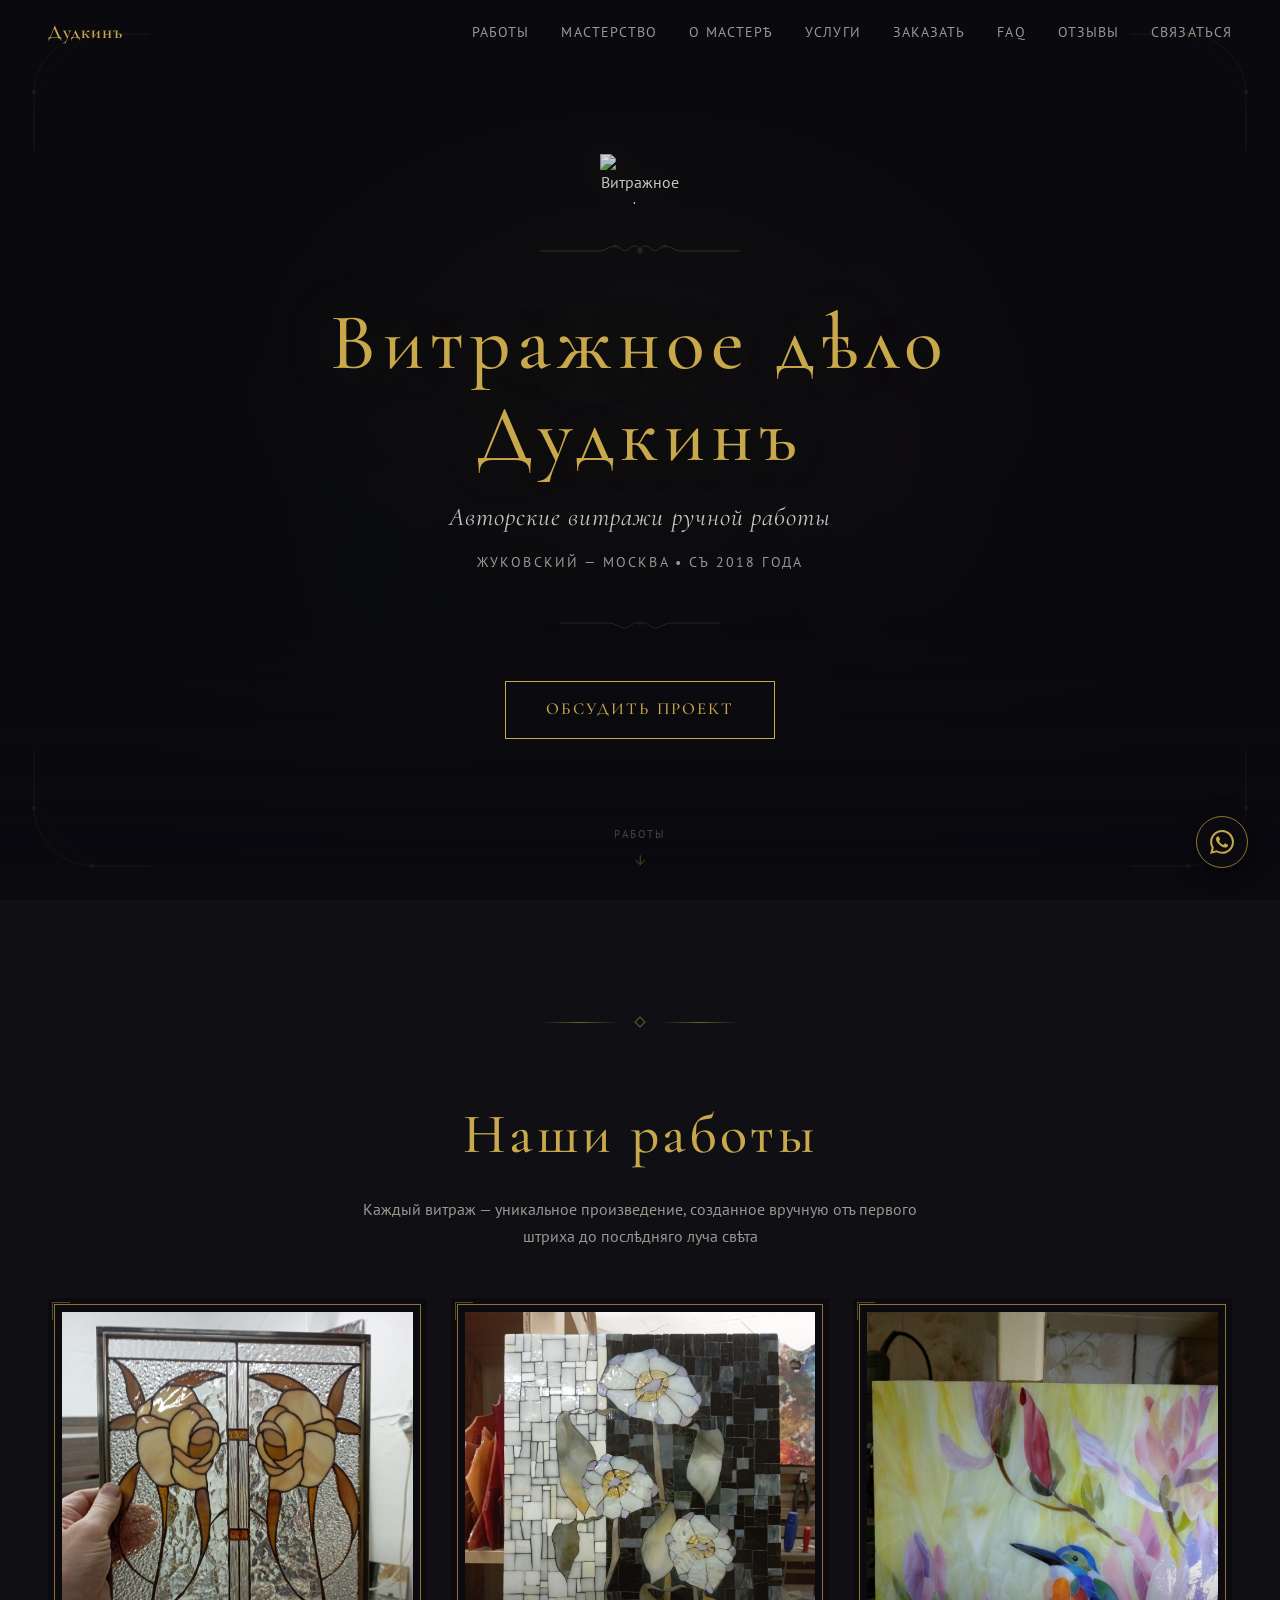
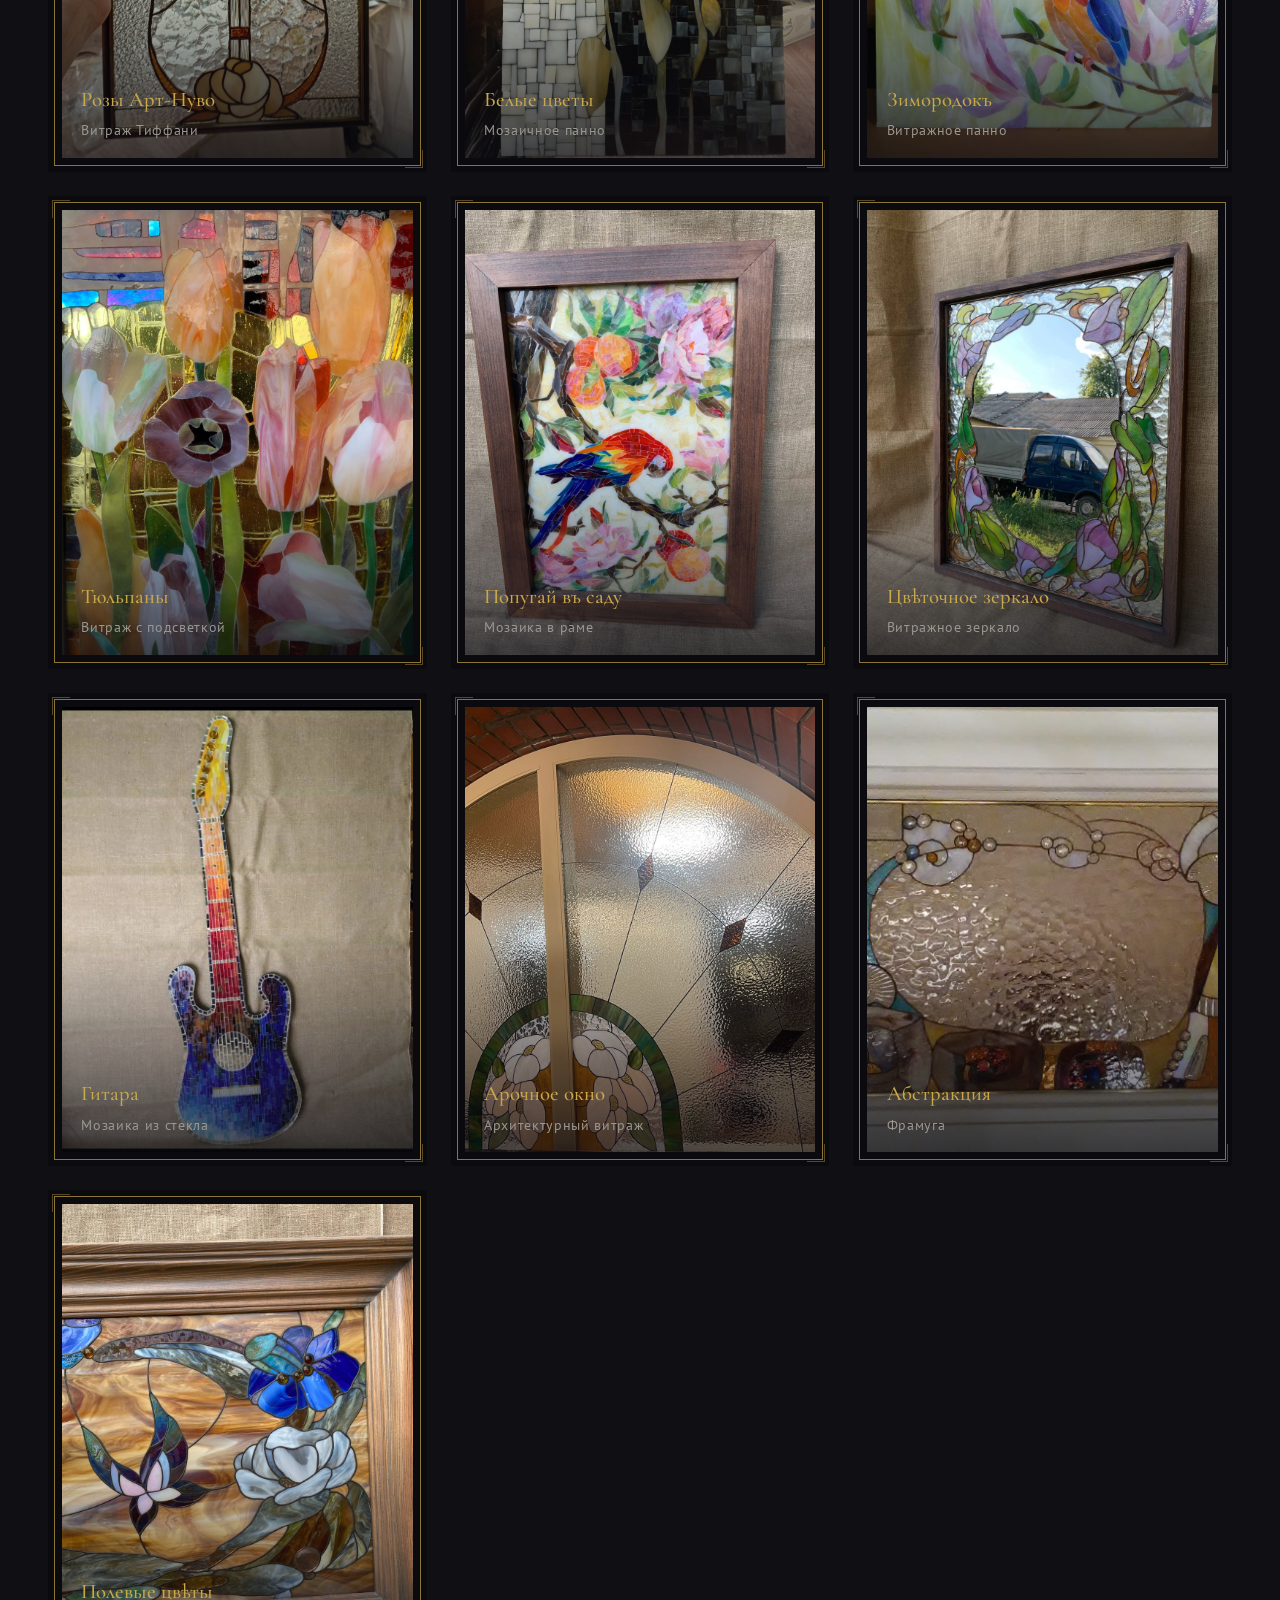
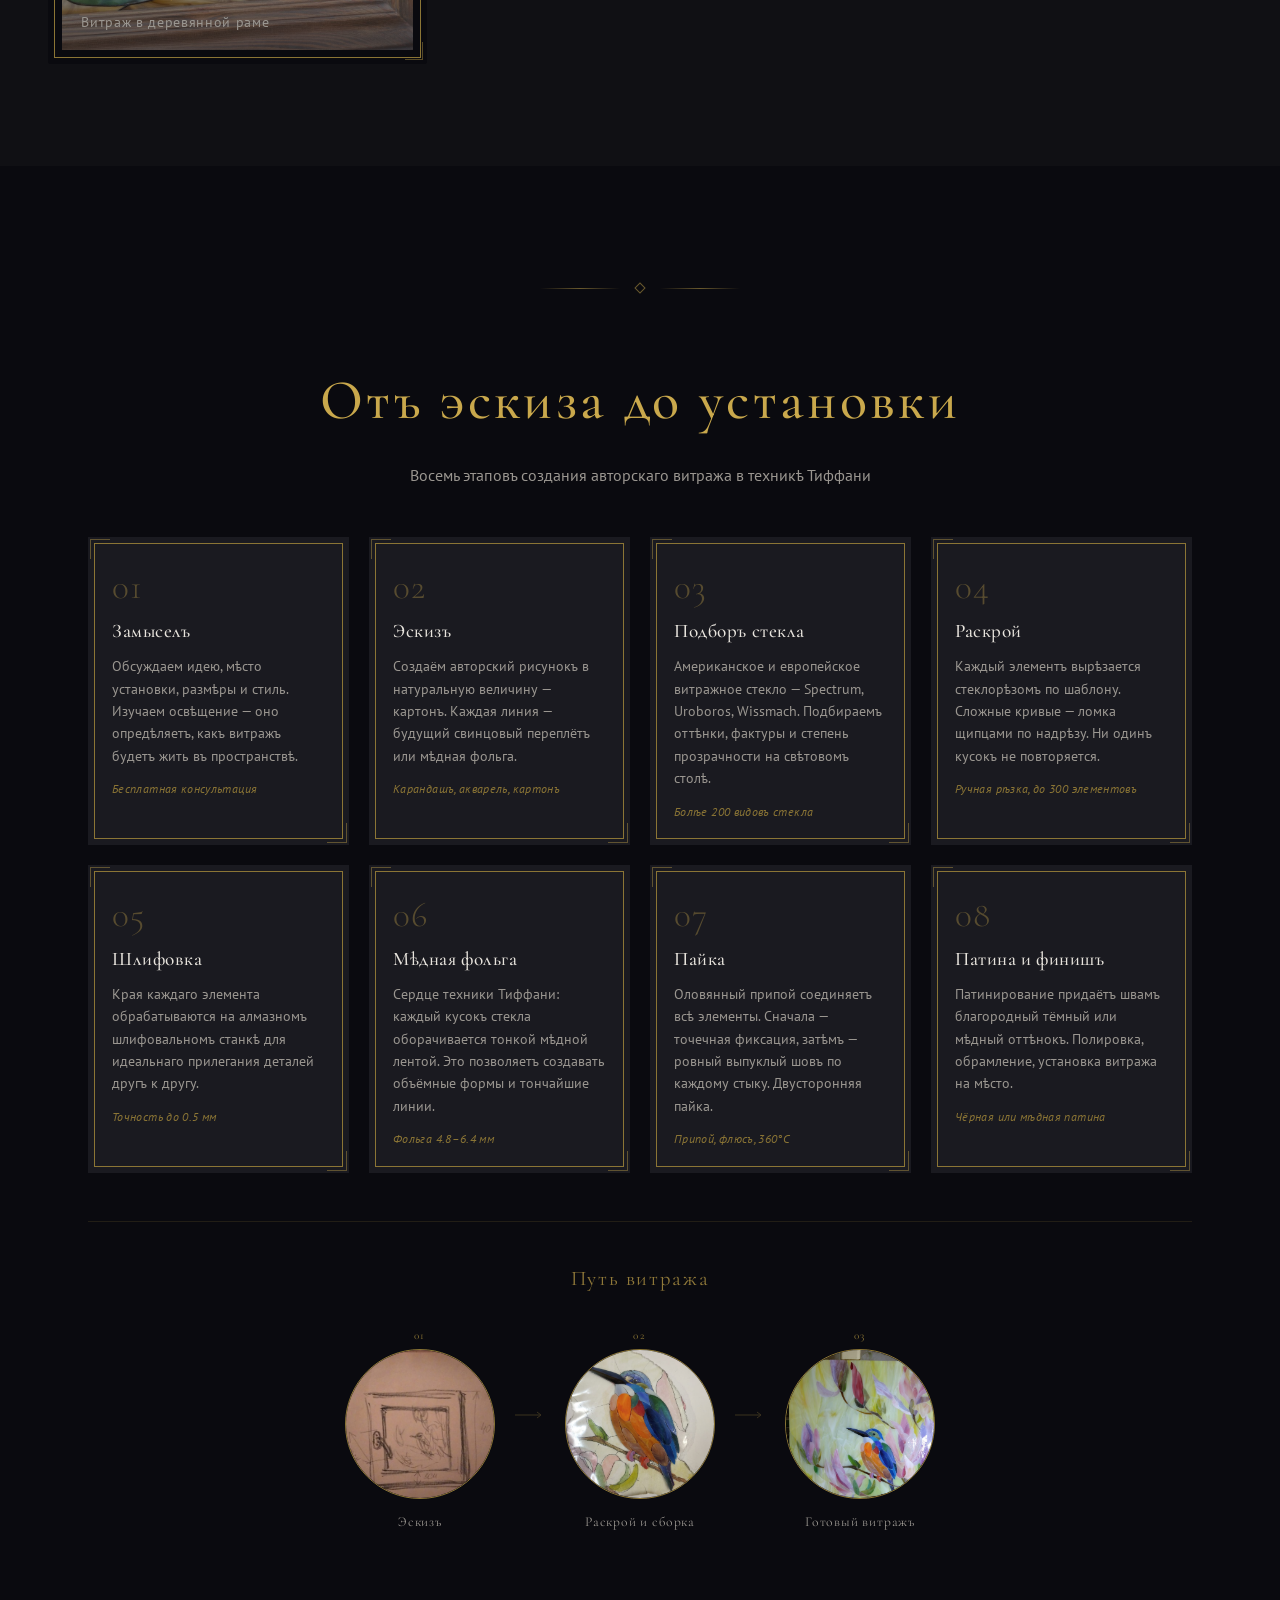
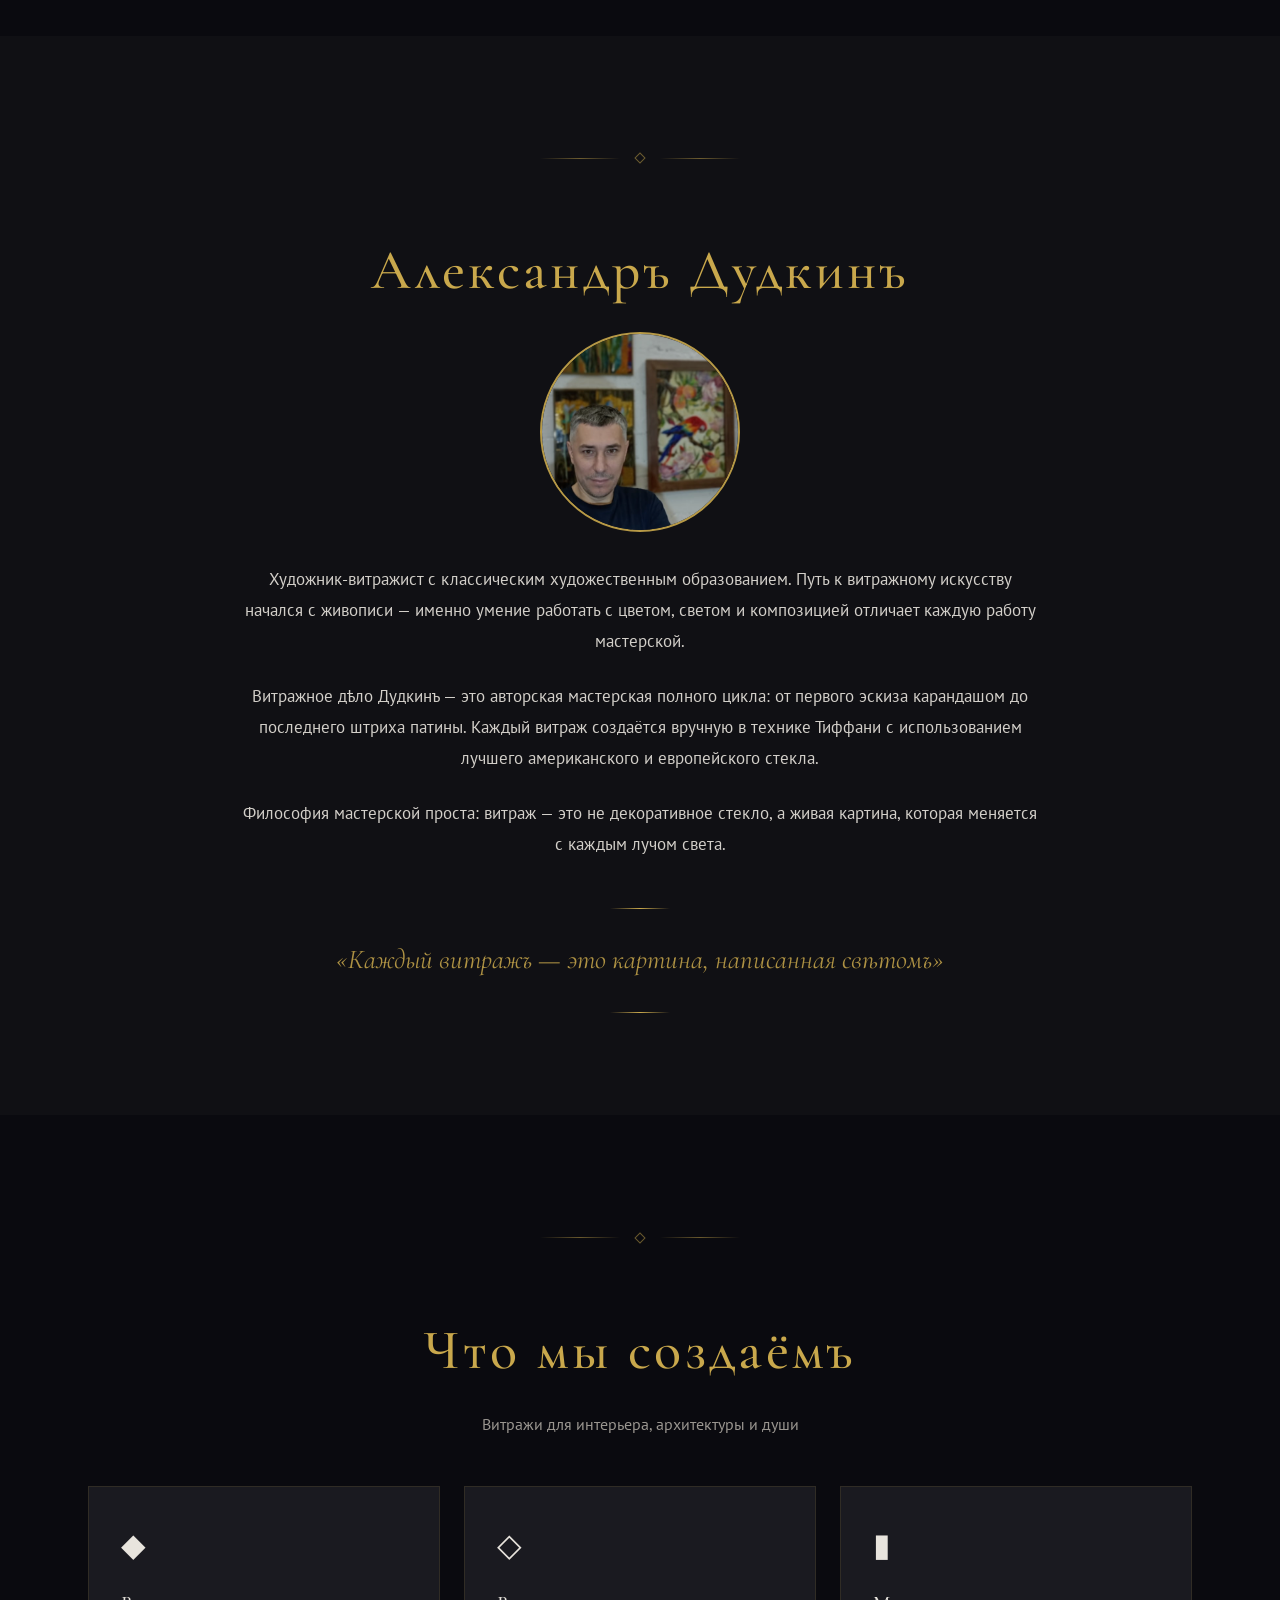
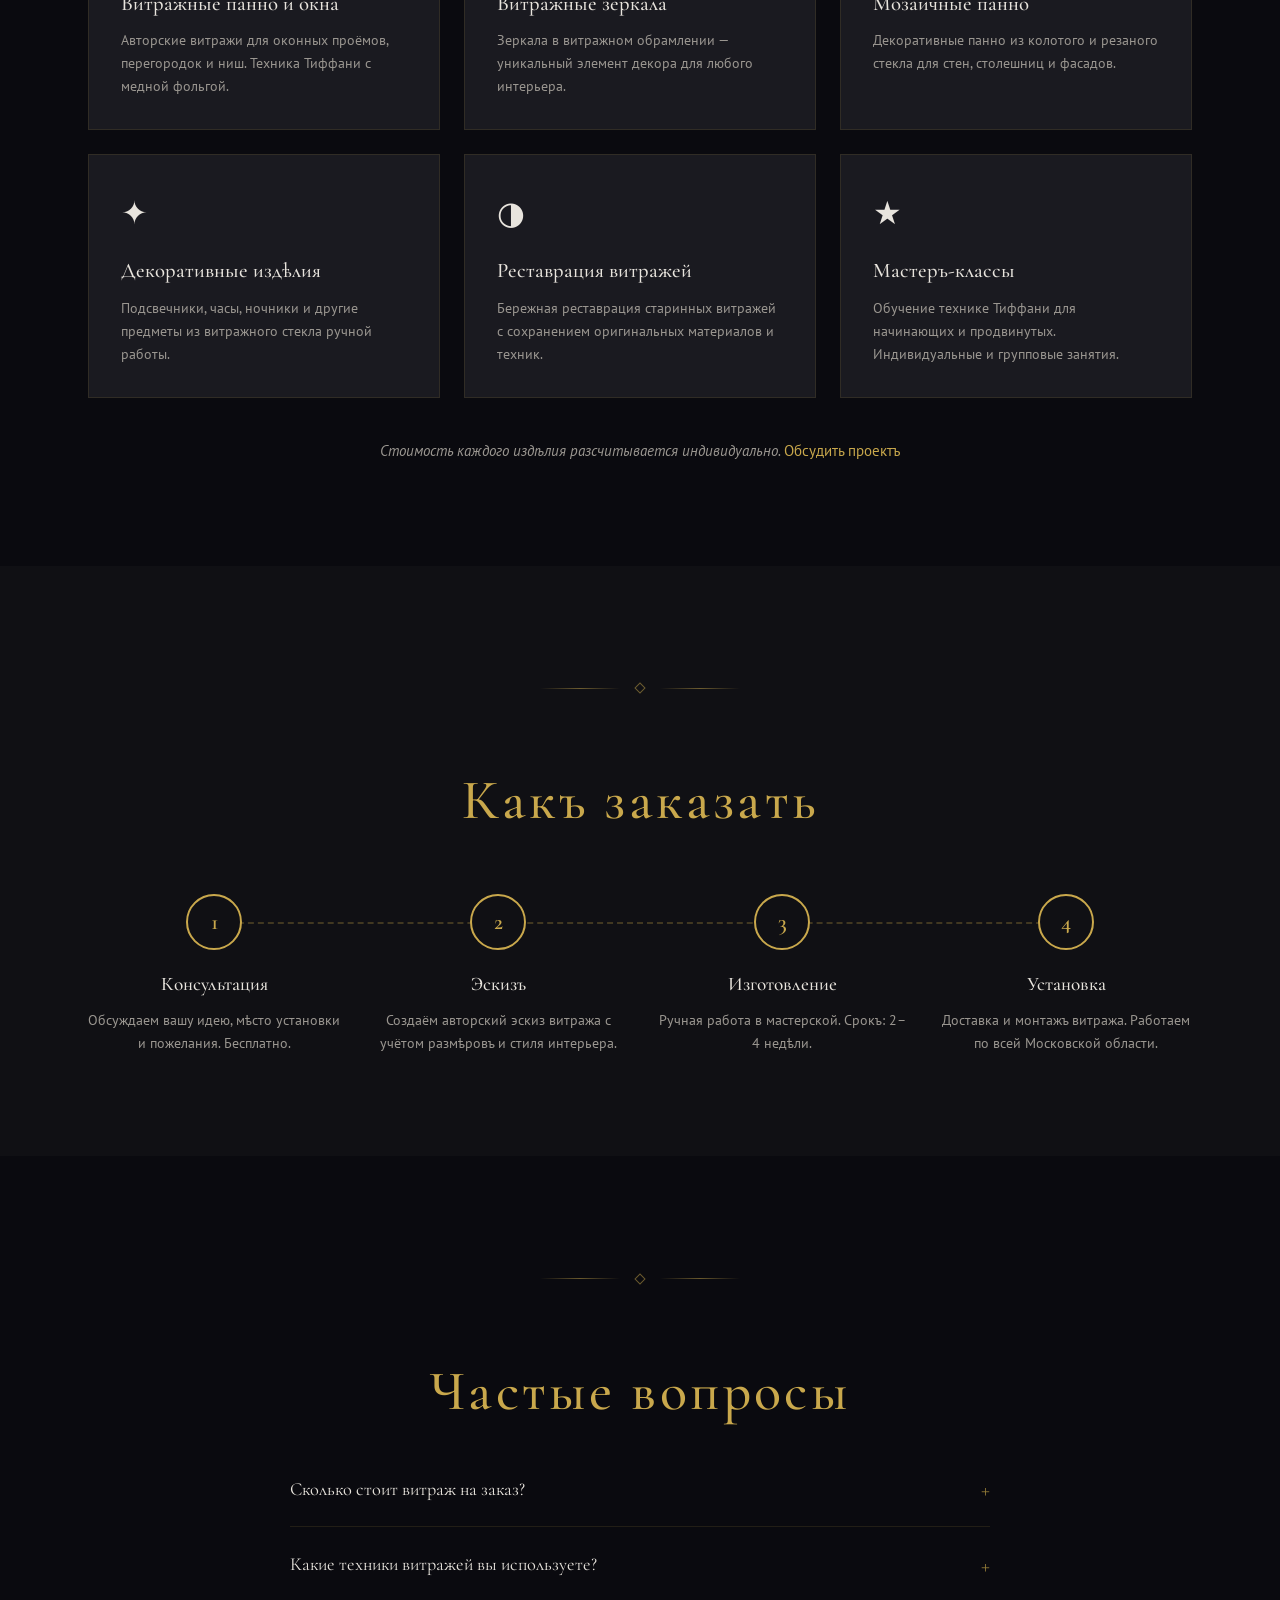
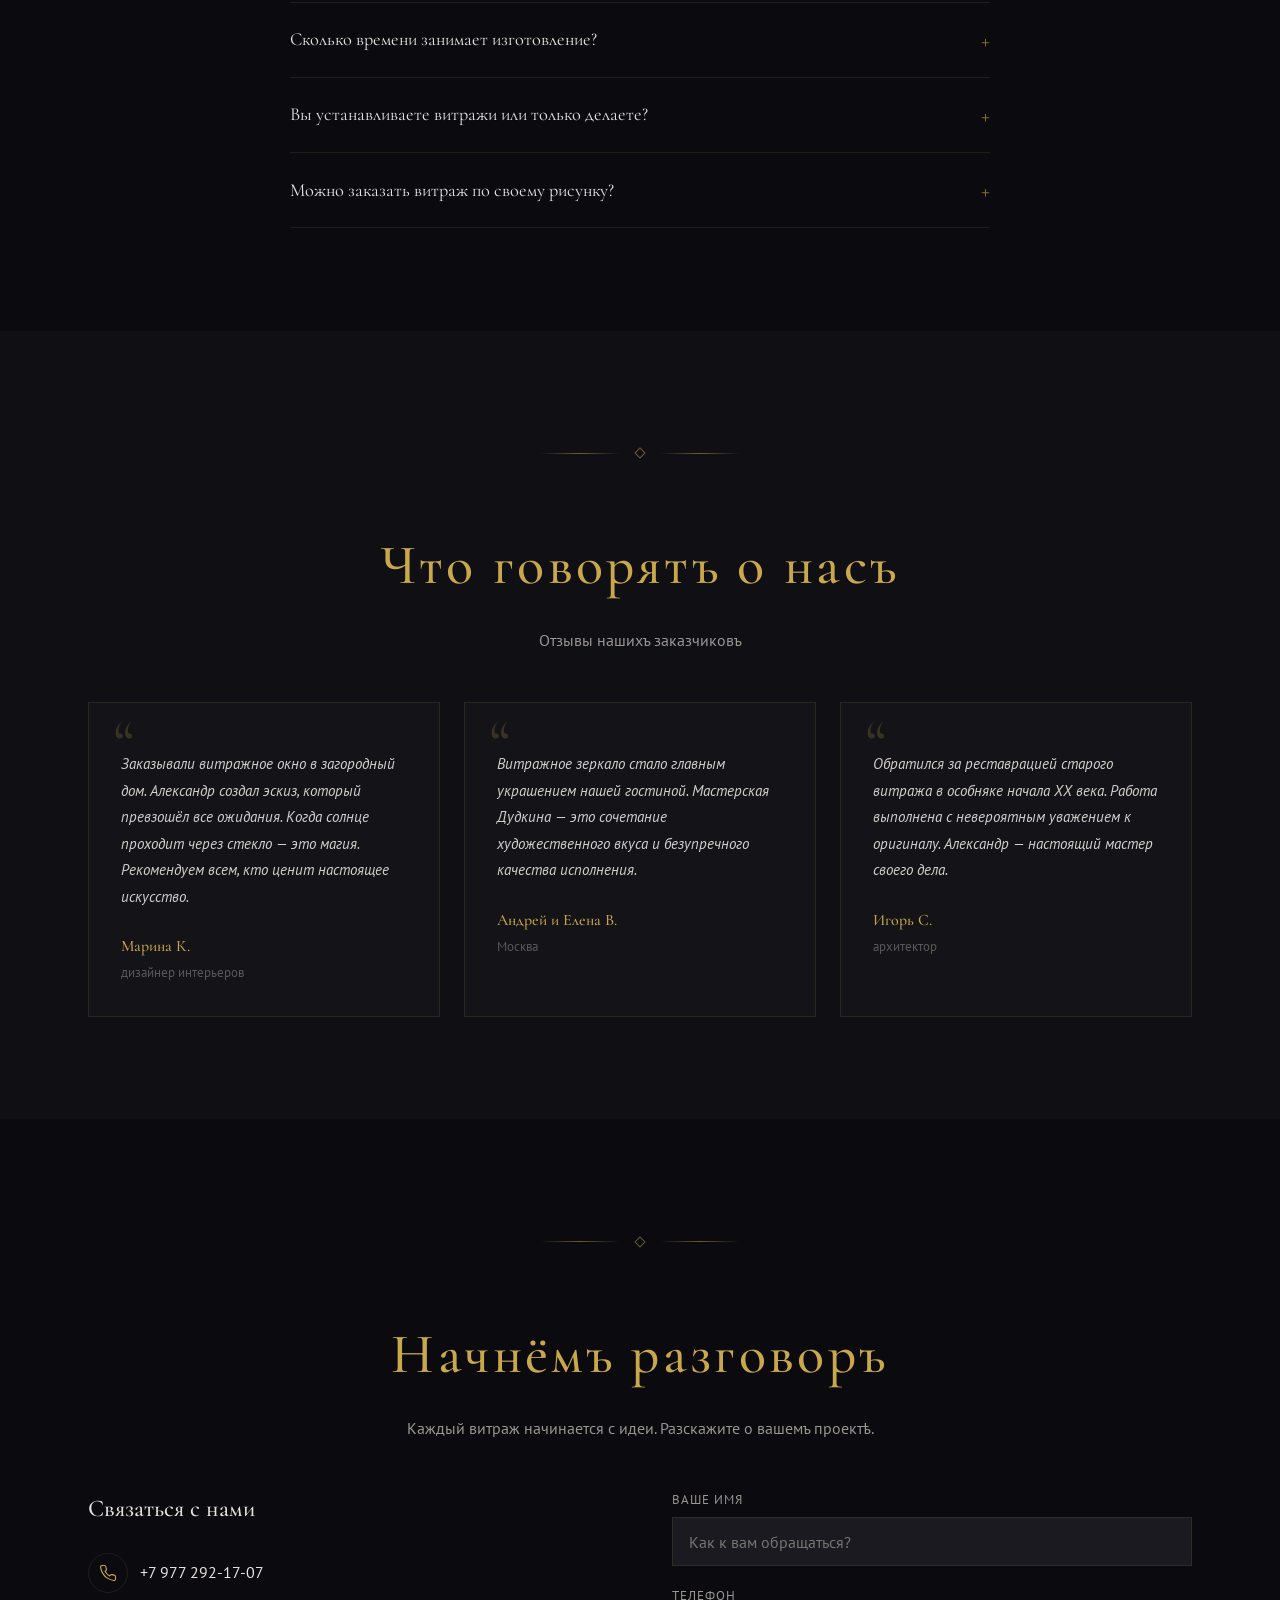
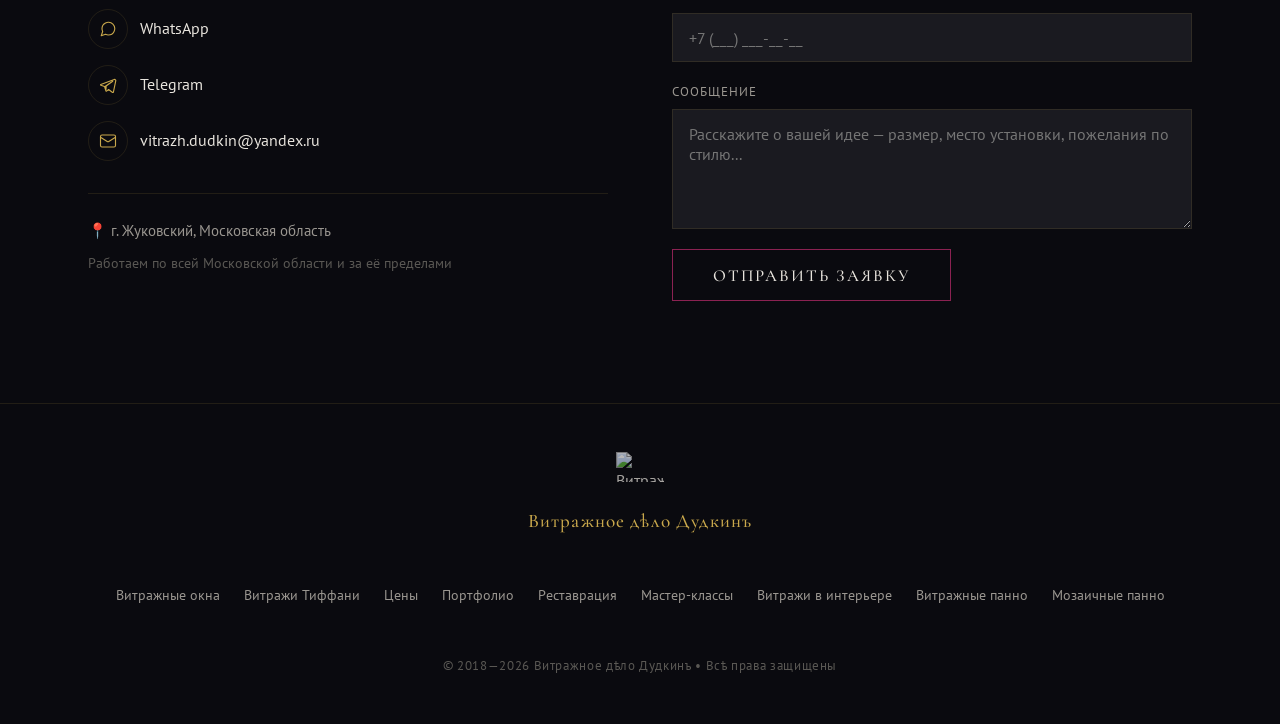
==== commit ea711a05: "Final SEO fixes: <main> tags, meta descriptions, 404 links, lazy loading - Add <main> semantic tag t" ====
--- a/index.html
+++ b/index.html
@@ -730,7 +730,7 @@
     <footer class="footer">
         <div class="footer__inner">
             <div class="bull-skull">
-                <img src="img/skull-gold.png" alt="Витражное дѣло Дудкинъ" width="48" height="30" style="opacity: 0.7;">
+                <img src="img/skull-gold.png" alt="Витражное дѣло Дудкинъ" width="48" height="30" loading="lazy" style="opacity: 0.7;">
             </div>
 
             <div class="footer__brand">Витражное дѣло Дудкинъ</div>
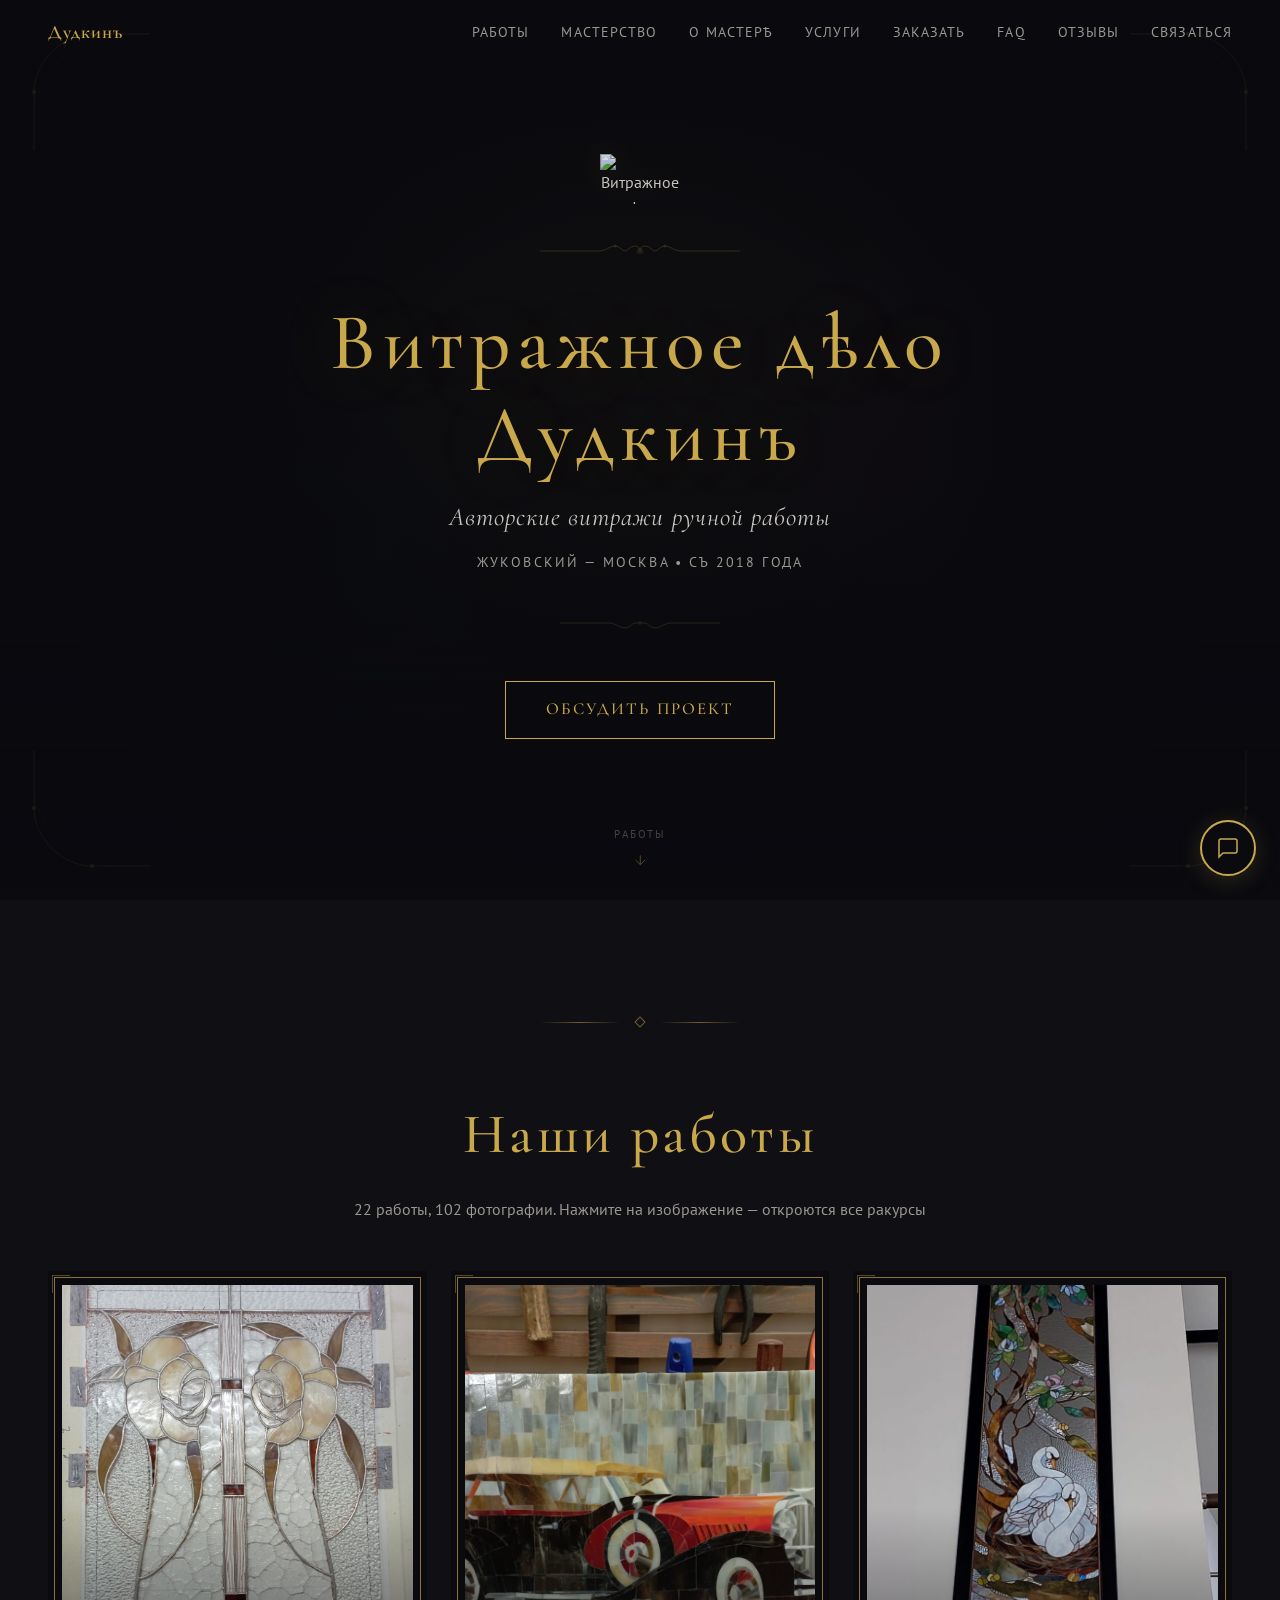
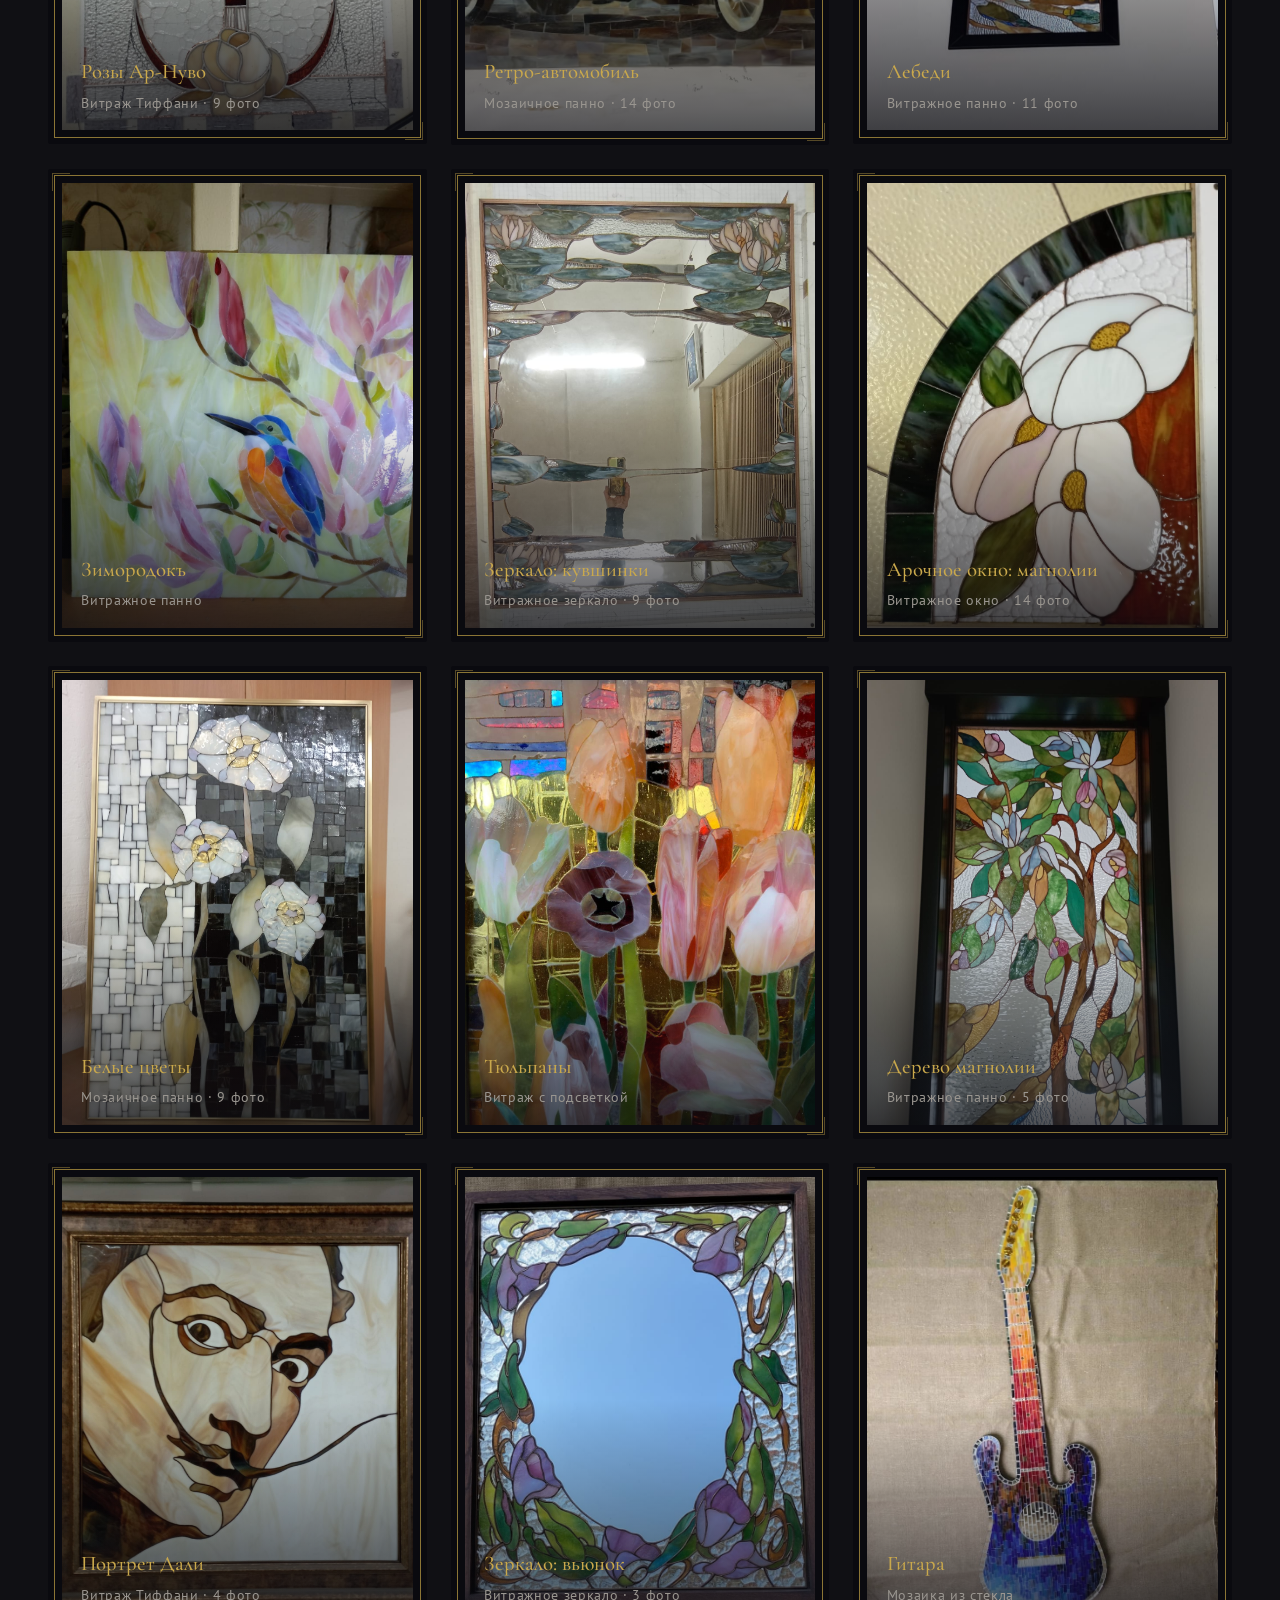
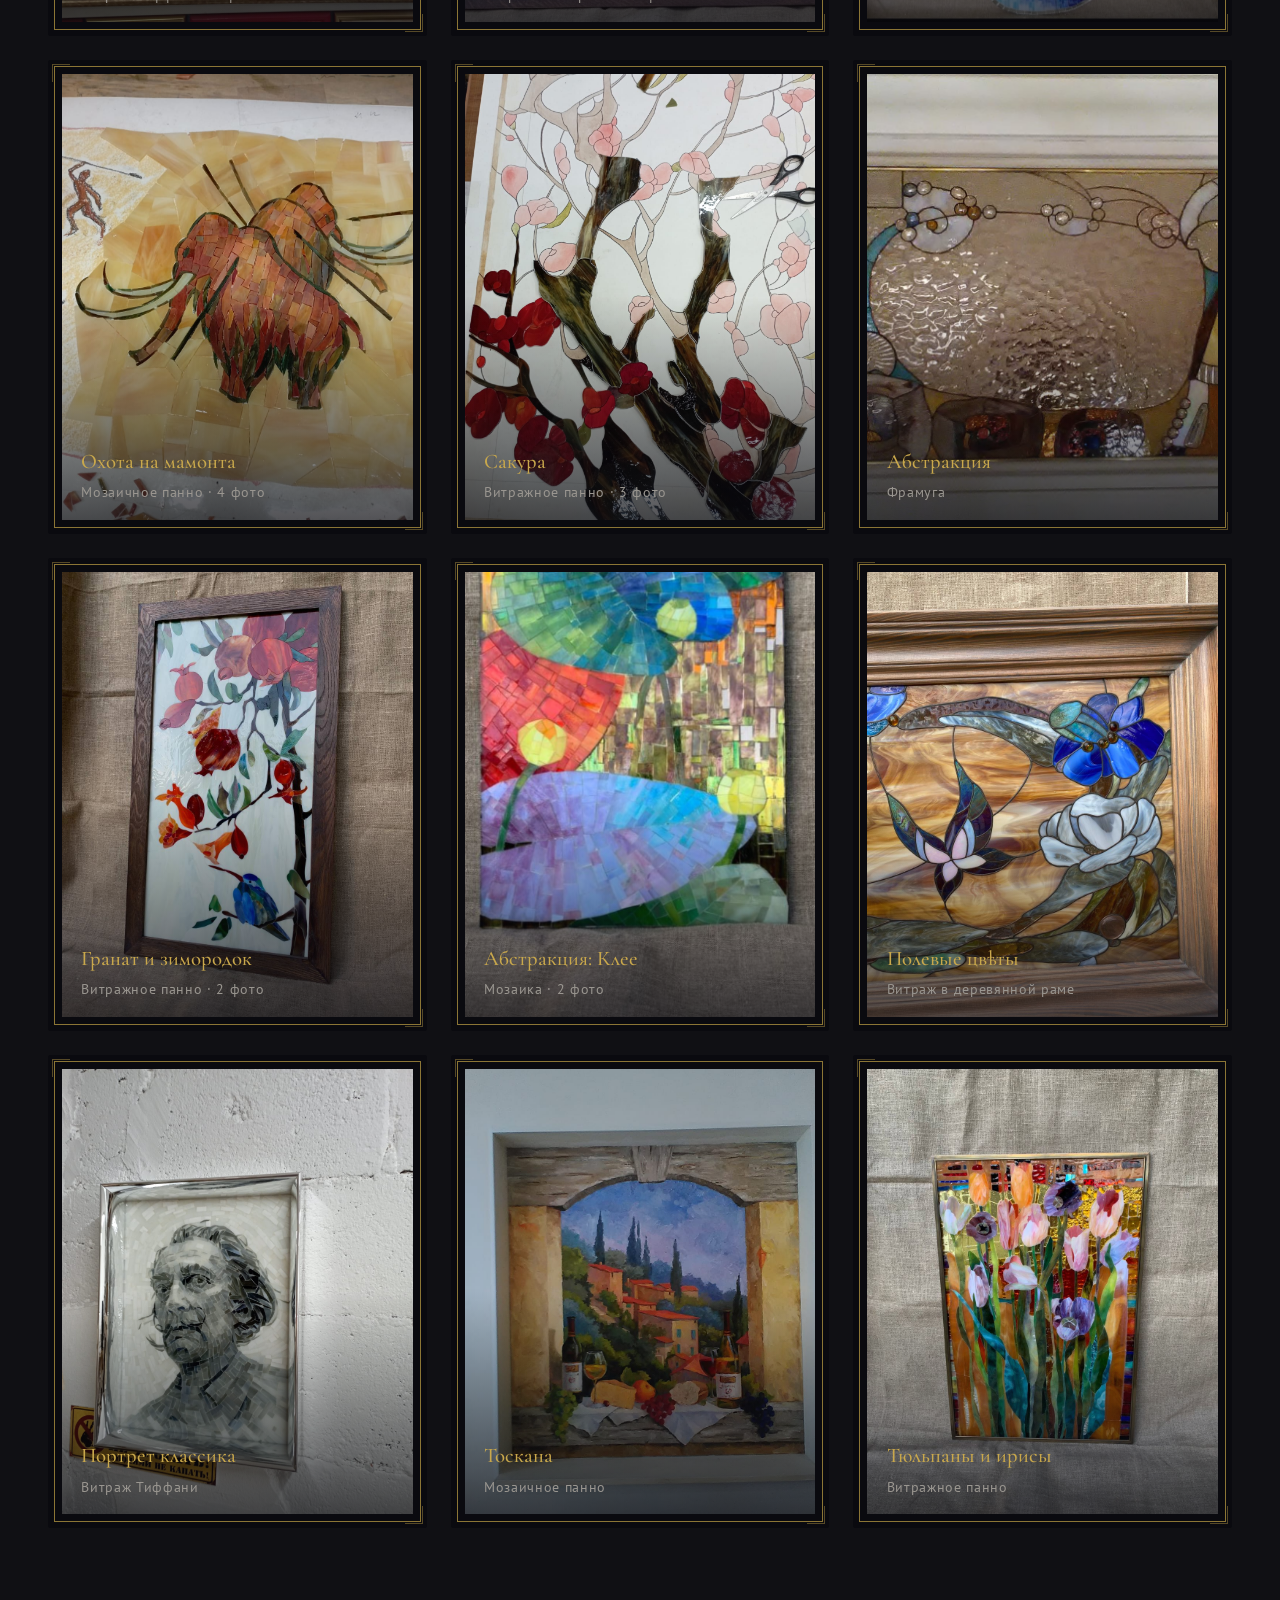
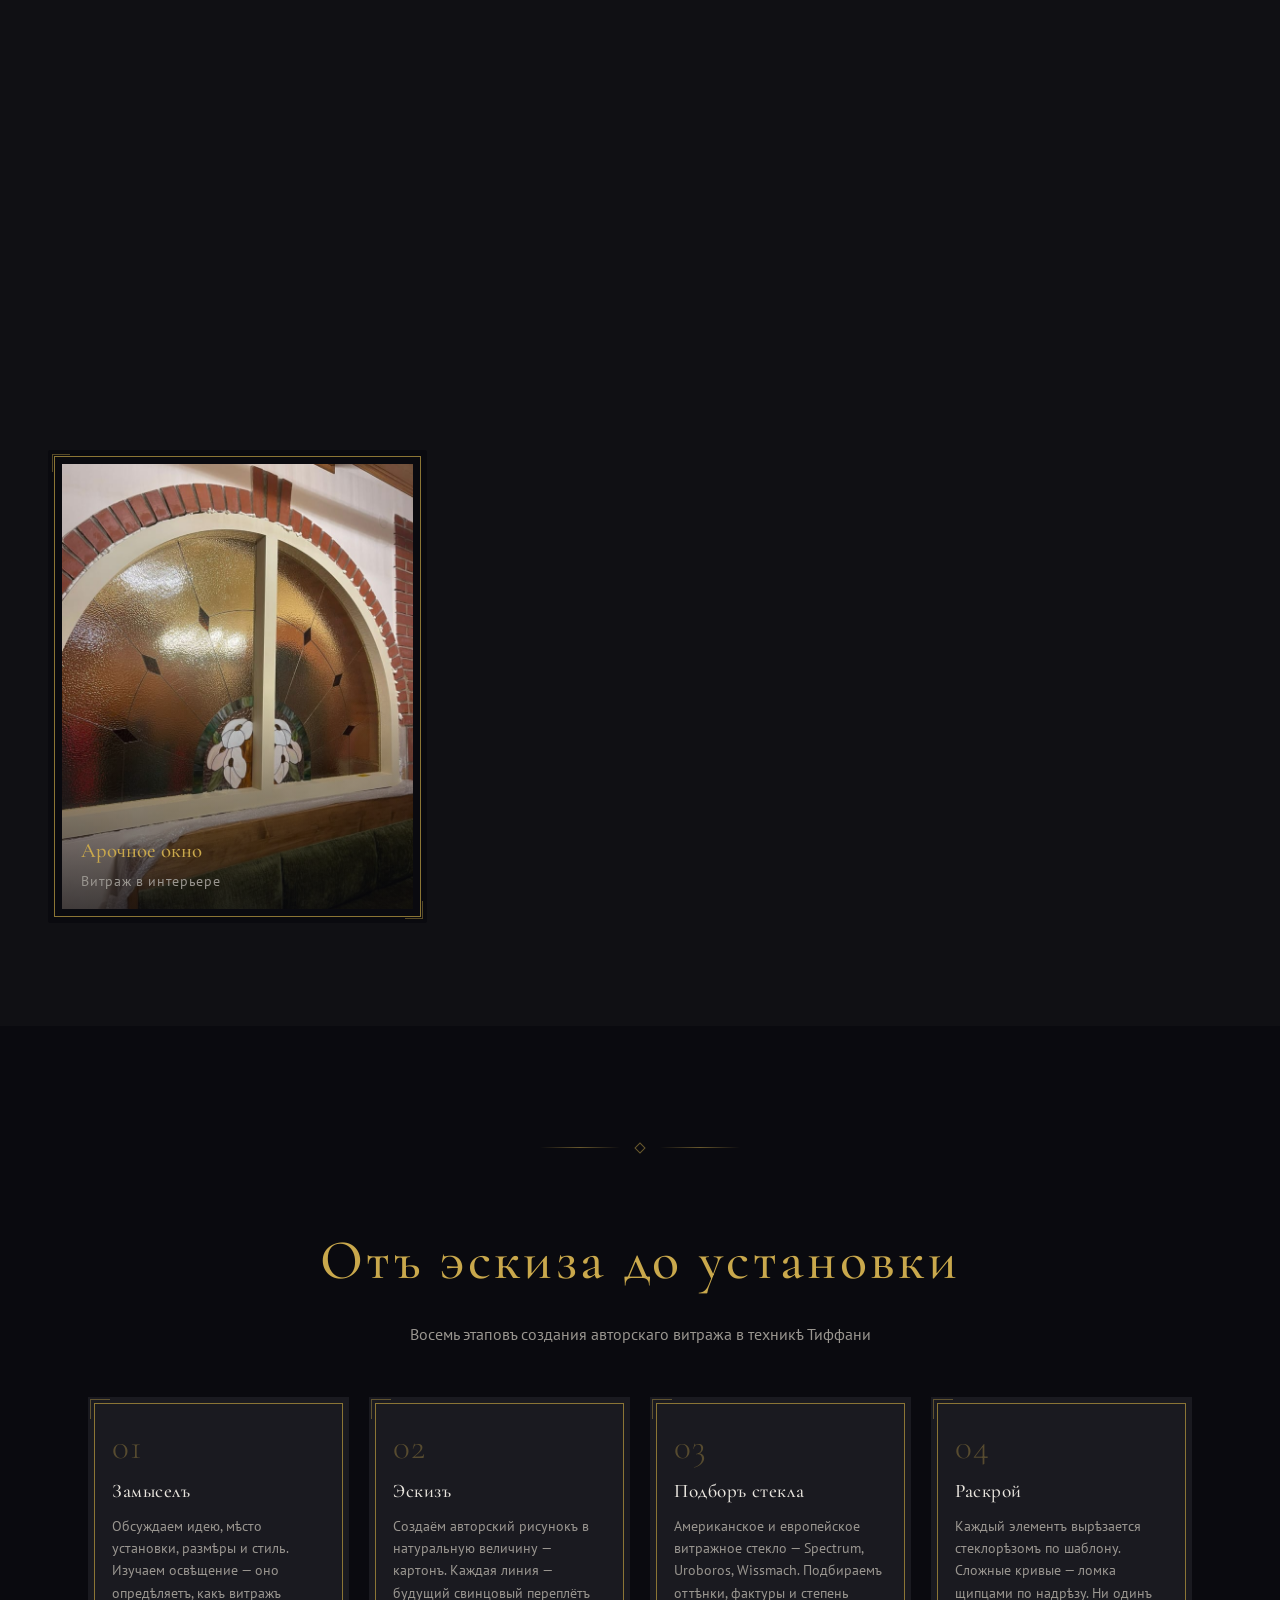
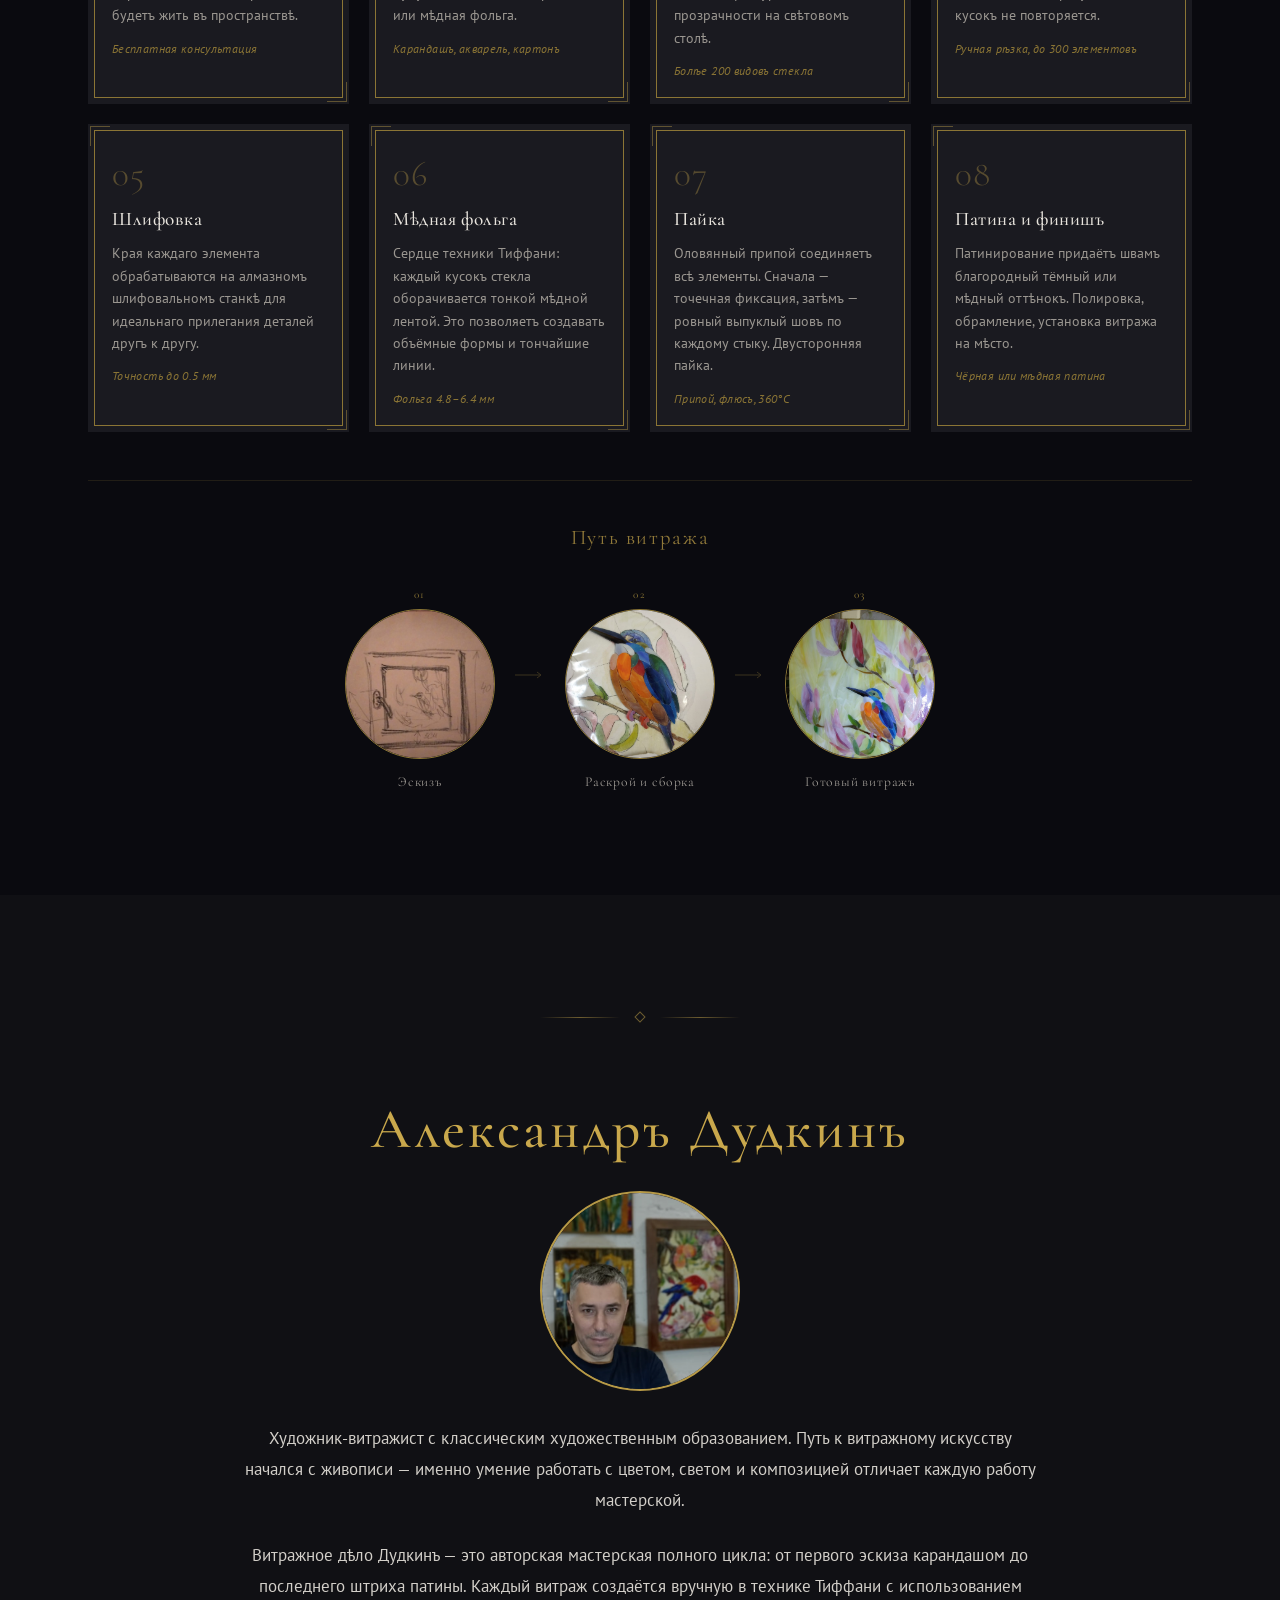
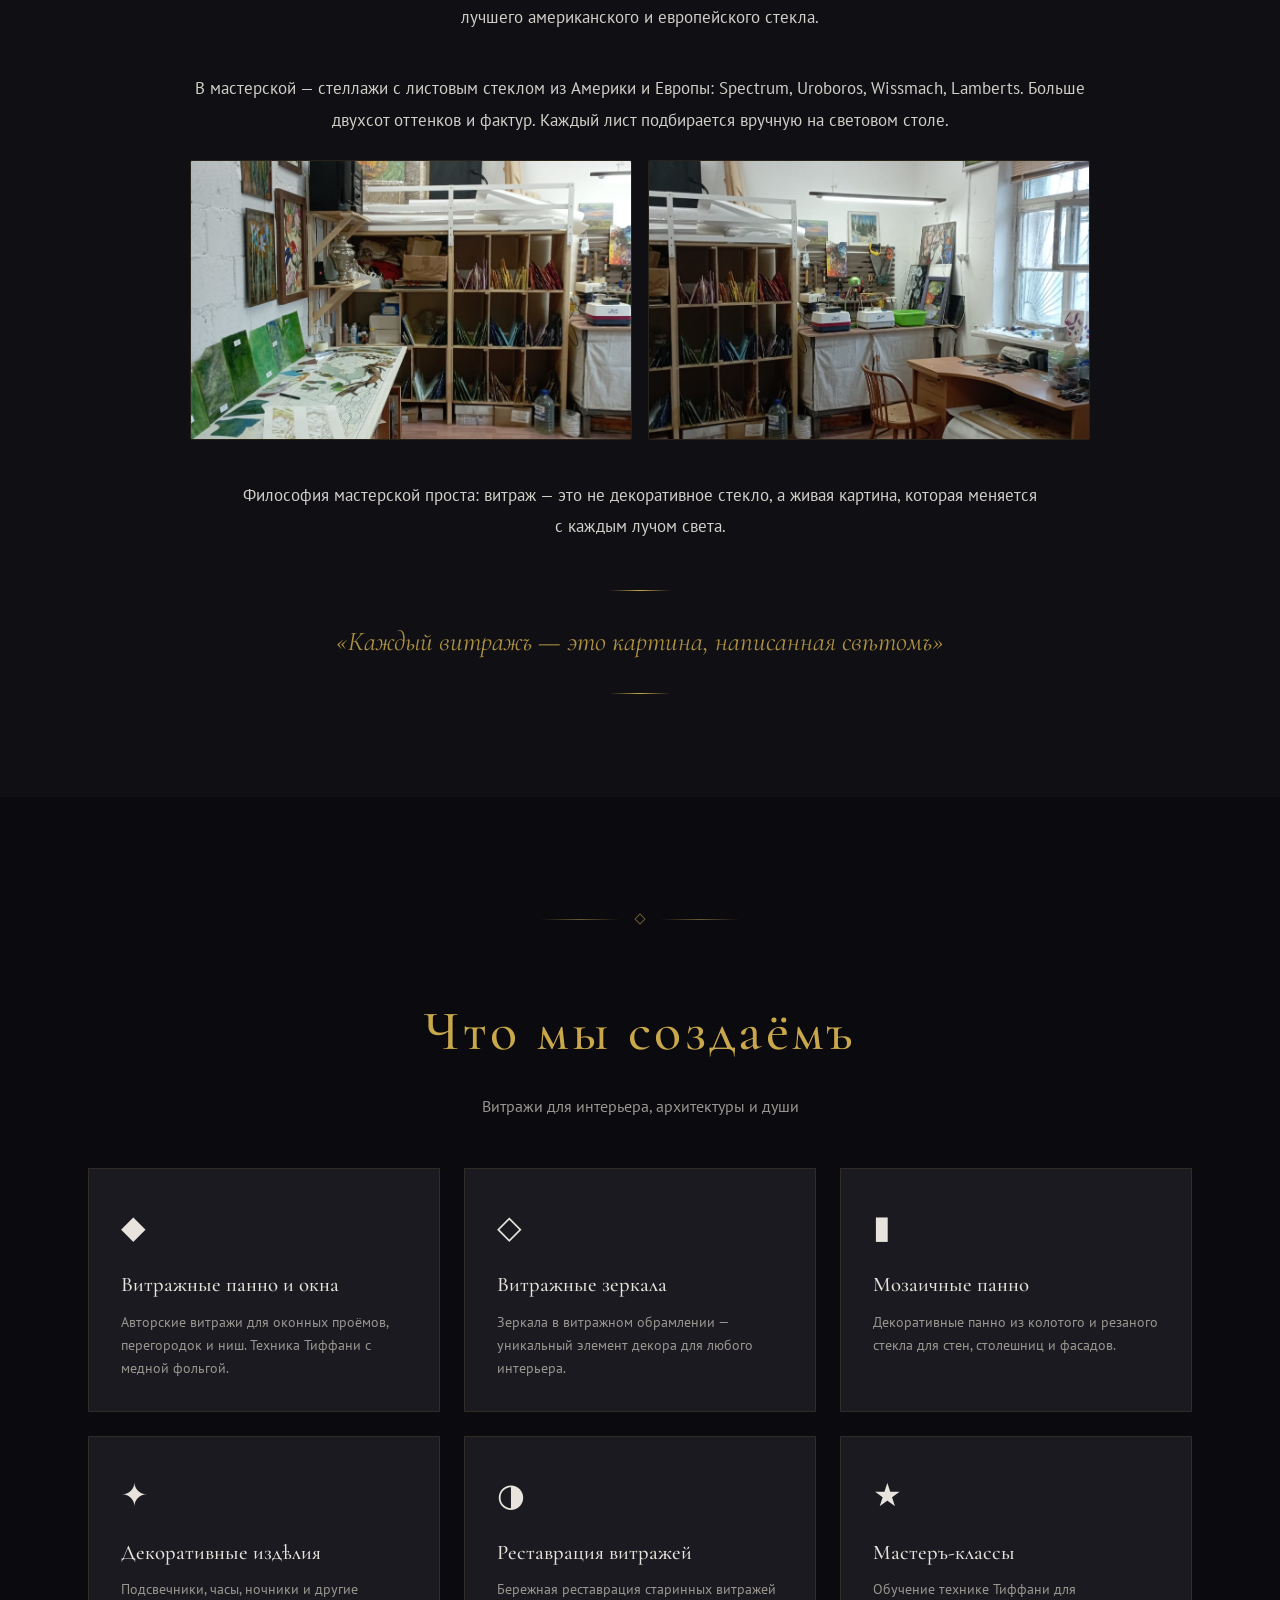
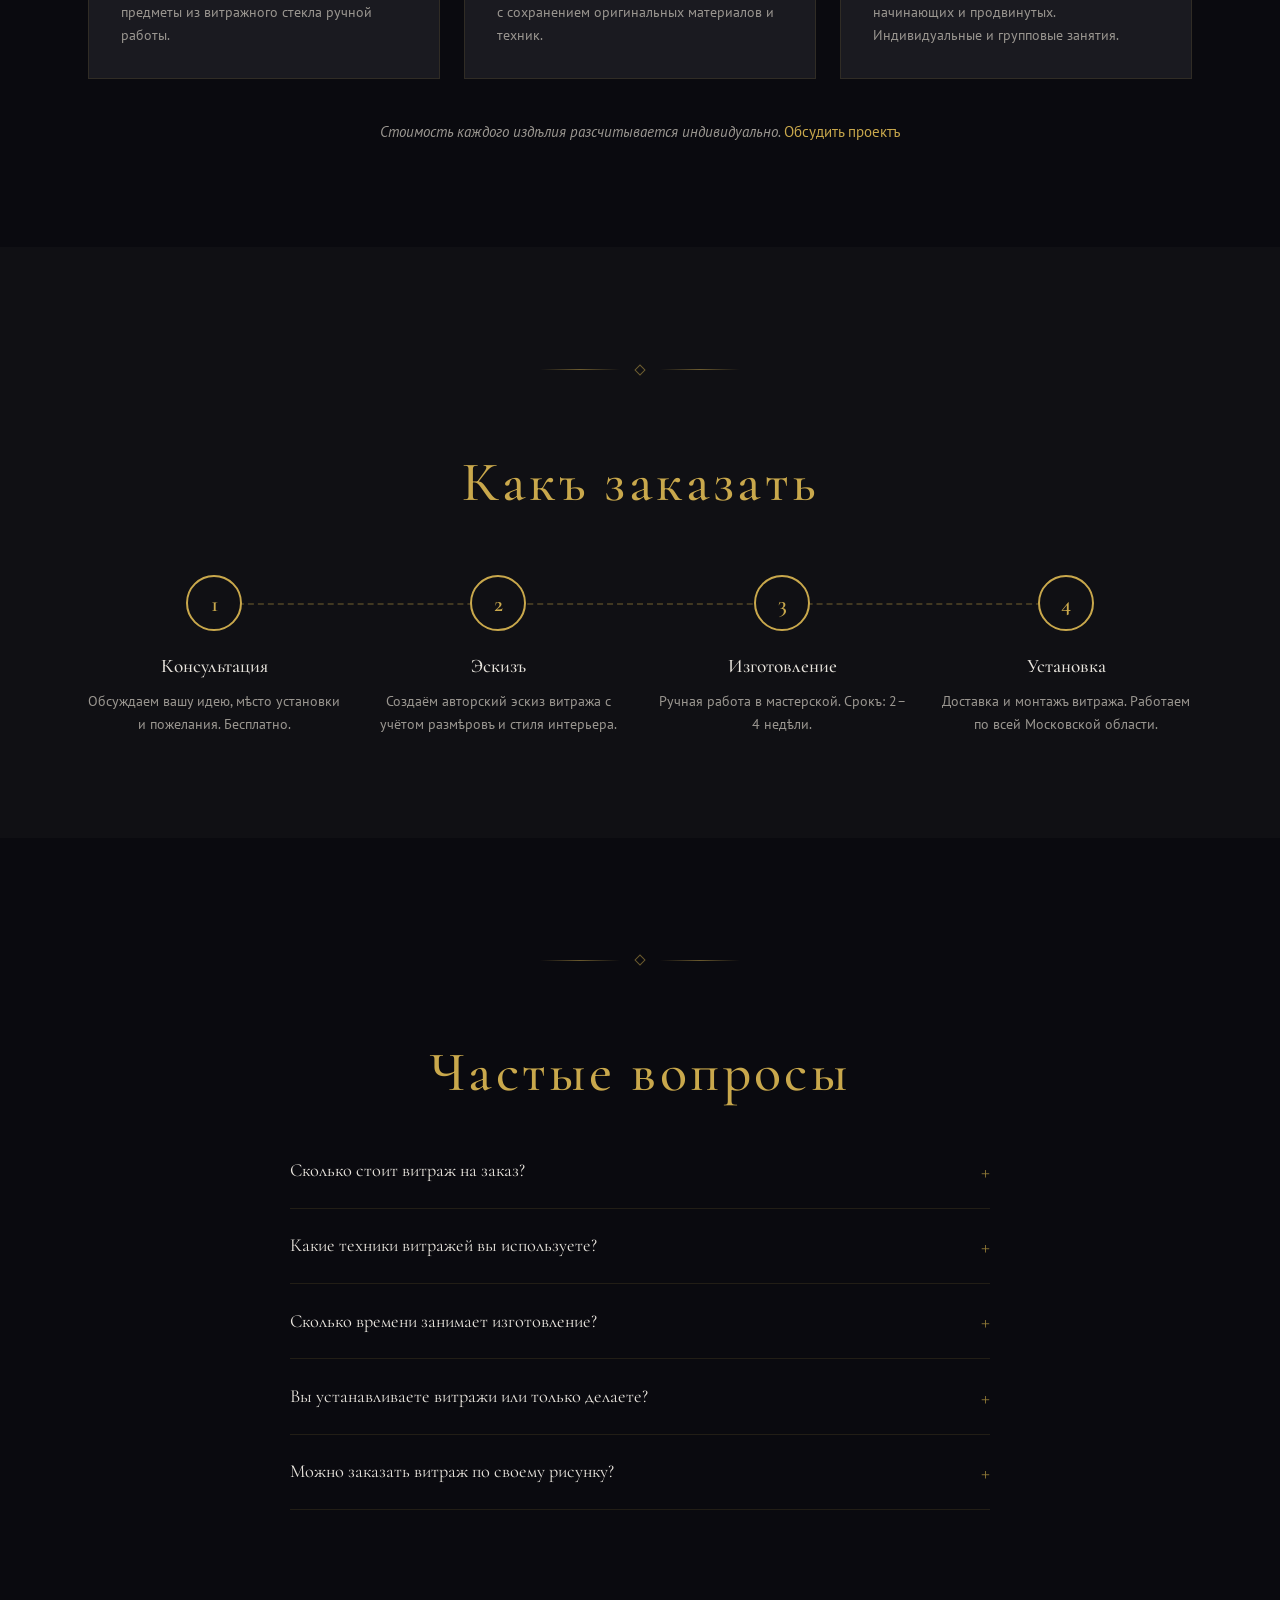
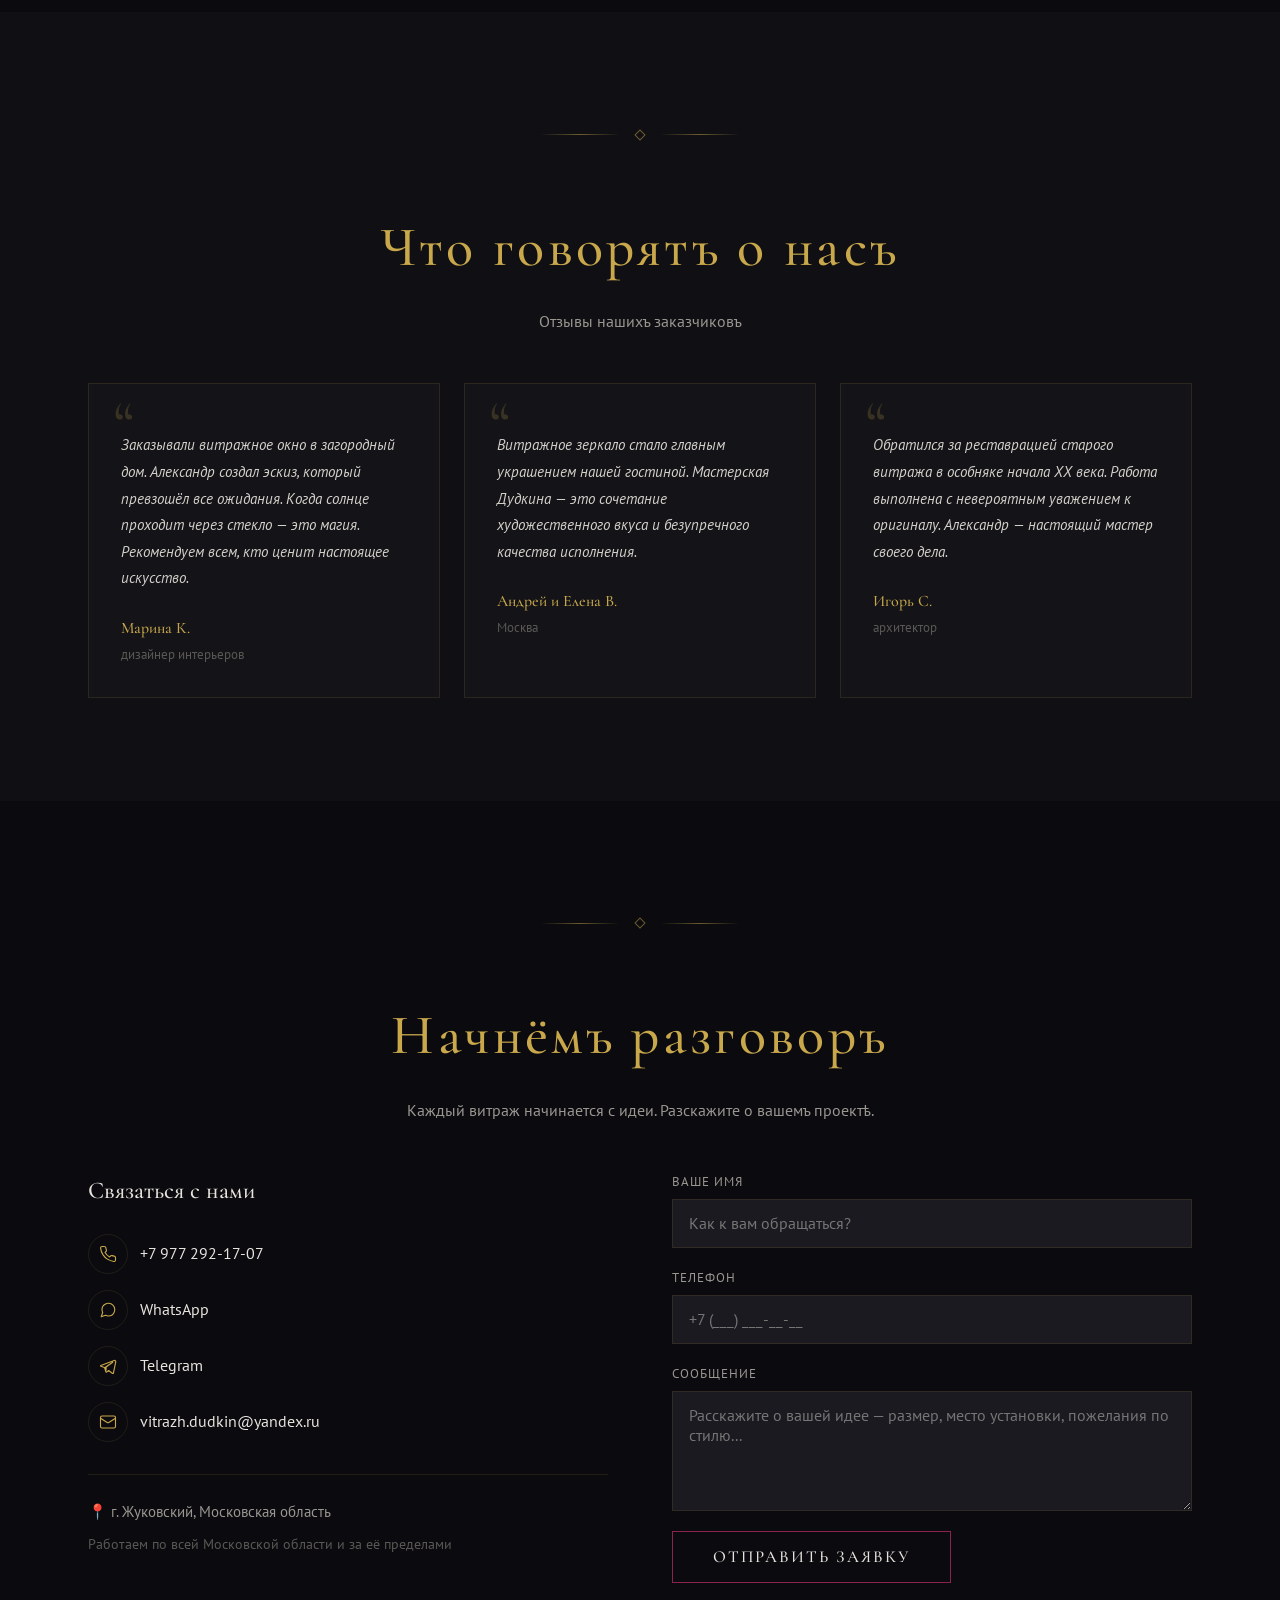
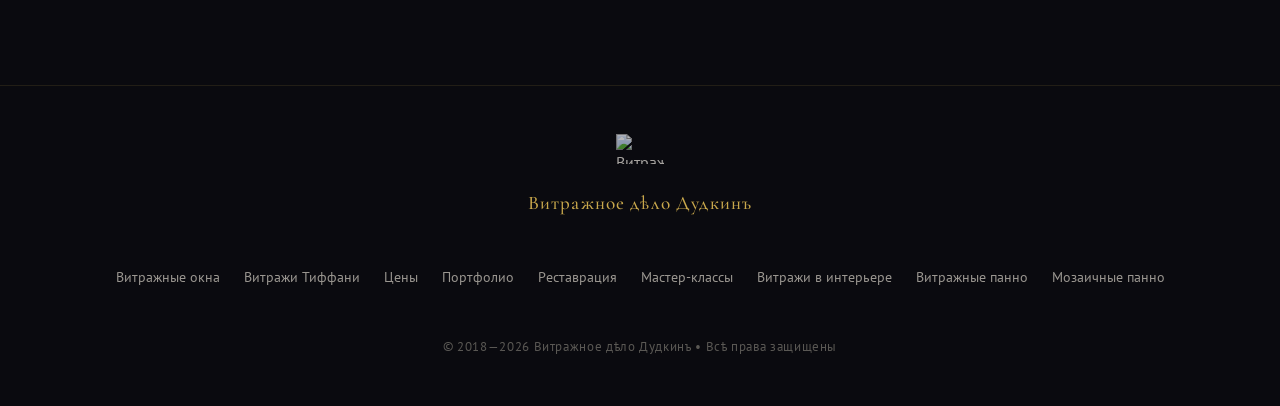
==== commit d6cf2f22: "Add 102 portfolio photos with carousel lightbox, update hero slideshow - 25 works on main page in gr" ====
--- a/index.html
+++ b/index.html
@@ -20,11 +20,13 @@
     <meta name="twitter:image" content="https://dudkin.co/img/roses-art-nouveau.jpg">
     <link rel="canonical" href="https://dudkin.co/">
     <title>Витражи на заказ в Москве и МО — авторская мастерская Дудкинъ</title>
-    <link rel="icon" type="image/svg+xml" href="favicon.svg">
+    <link rel="icon" type="image/png" sizes="32x32" href="favicon-32.png">
+    <link rel="icon" type="image/png" sizes="192x192" href="favicon-192.png">
+    <link rel="apple-touch-icon" href="apple-touch-icon.png">
     <link rel="preconnect" href="https://fonts.googleapis.com">
     <link rel="preconnect" href="https://fonts.gstatic.com" crossorigin>
     <link href="https://fonts.googleapis.com/css2?family=Cormorant+Garamond:ital,wght@0,400;0,500;0,600;0,700;1,400;1,500&family=PT+Sans:ital,wght@0,400;0,700;1,400&display=swap" rel="stylesheet">
-    <link rel="stylesheet" href="/style.css">
+    <link rel="stylesheet" href="style.css">
 <script type="application/ld+json">
 {
   "@context": "https://schema.org",
@@ -194,6 +196,9 @@
             <div class="hero__slide"></div>
             <div class="hero__slide"></div>
             <div class="hero__slide"></div>
+            <div class="hero__slide"></div>
+            <div class="hero__slide"></div>
+            <div class="hero__slide"></div>
             <div class="hero__slideshow-overlay"></div>
         </div>
 
@@ -262,7 +267,7 @@
         </div>
     </section>
 
-    <!-- ====== PORTFOLIO ====== -->
+    <!-- ====== НАШИ РАБОТЫ ====== -->
     <section class="portfolio" id="portfolio">
         <div class="portfolio__inner">
             <div class="section-ornament fade-in">
@@ -273,89 +278,136 @@
                 </div>
             </div>
             <h2 class="section__title fade-in">Наши работы</h2>
-            <p class="section__subtitle fade-in">Каждый витраж — уникальное произведение, созданное вручную отъ первого штриха до послѣдняго луча свѣта</p>
-
-            <div class="portfolio__grid">
+            <p class="section__subtitle fade-in">22 работы, 102 фотографии. Нажмите на изображение — откроются все ракурсы</p>
+
+            <div class="portfolio__grid" id="portfolioGrid">
+
+                <div class="portfolio__card fade-in" data-group="rozy-art-nuvo" data-title="Розы Ар-Нуво" data-files='["97ef977b-2339-4b70-94a0-00995b147d24.jpg","9f6f43e6-c569-49b9-8f6f-a3f5d1717423.jpg","d6596f22-3d3a-45f7-81d3-0c169e5eb8d8.jpg","8473824b-580e-4309-b7eb-ffaa9d3168d9.jpg","41521fc1-003e-4a3a-a28f-b61eb6d75384.jpg","45a794fc-ee51-4fd7-87d5-30075c5276ce.jpg","89c81f7c-a4ce-479d-b0df-32038f70af11.jpg","e39cfaa1-1d46-43bc-b823-0c18ed52b9ac.jpg","f19c8d5d-8f16-4ed0-832d-91a14f0008b6.jpg"]'>
+                    <div class="portfolio__card-frame"></div>
+                    <img src="portfolio/img/rozy-art-nuvo/97ef977b-2339-4b70-94a0-00995b147d24.jpg" alt="Витраж Тиффани — розы Ар-Нуво" loading="lazy" width="400" height="500">
+                    <div class="portfolio__card-info"><div class="portfolio__card-title">Розы Ар-Нуво</div><div class="portfolio__card-desc">Витраж Тиффани · 9 фото</div></div>
+                </div>
+                <div class="portfolio__card fade-in" data-group="retro-avto-mozaika" data-title="Ретро-автомобиль" data-files='["845a20b3-d8e9-4f5d-bb89-0c4b734456fd.jpg","e78df640-31ef-4b01-8bcc-0d876c7c75f3.jpg","c3abd887-1551-477d-a47f-3efef1aaf155.jpg","015b3cff-c49b-40f6-8c27-1c8768b05d2b.jpg","0a4eccd6-1f9f-42ab-89be-e617fa6d8993.jpg","509e75b9-678e-4ebb-8349-76e3883248a2.jpg","6101881b-28d1-41ad-bf6b-46d5c1c45174.jpg","7ac0b3fe-04ed-4630-a21a-b52a43603ad5.jpg","7f9e0c05-da80-4a32-a5d9-adcce88a0138.jpg","9bb6b87b-ccfe-40dc-9b89-ee7a385f42a8.jpg","77da9fed-6e64-438a-b5d2-556498c6dc9a.jpg","b0b676cc-6207-48ba-b9bf-9ceeb648d3c6.jpg","ed769f63-49b9-4ff9-8f55-c8532346fe17.jpg","edaac409-eb36-4057-905e-2f43fe6e5228.jpg"]'>
+                    <div class="portfolio__card-frame"></div>
+                    <img src="portfolio/img/retro-avto-mozaika/845a20b3-d8e9-4f5d-bb89-0c4b734456fd.jpg" alt="Мозаичное панно — ретро-автомобиль" loading="lazy" width="400" height="500">
+                    <div class="portfolio__card-info"><div class="portfolio__card-title">Ретро-автомобиль</div><div class="portfolio__card-desc">Мозаичное панно · 14 фото</div></div>
+                </div>
+                <div class="portfolio__card fade-in" data-group="lebedi-panno" data-title="Лебеди" data-files='["1bc180e1-1010-45b0-b1c1-b4c443f94515.jpg","883d2ec3-d577-456e-85ea-daaaabb42712.jpg","63c053db-bd5f-4dc2-b58c-f43728aaeaf4.jpg","a6894c8f-9a23-4cb9-9830-316ee3c2c7e0.jpg","cfb6cbd7-bc6b-4cac-b4a7-0cf7e7607a57.jpg","bd29c380-f2ce-44f8-ba12-34577c2eba06.jpg","368ff270-62a0-4a49-93e6-7789c5d695b5.jpg","b9ee9ee6-3949-4877-a8b1-ec90f86e366b.jpg","24aa3ca6-0f59-4d2d-9bc2-6e1972780aa6.jpg","970c8e36-1624-42a2-8c83-43f35546a24a.jpg","e4ccec20-c257-4787-b678-f396e9f8c495.jpg"]'>
+                    <div class="portfolio__card-frame"></div>
+                    <img src="portfolio/img/lebedi-panno/1bc180e1-1010-45b0-b1c1-b4c443f94515.jpg" alt="Витражное панно — лебеди" loading="lazy" width="400" height="500">
+                    <div class="portfolio__card-info"><div class="portfolio__card-title">Лебеди</div><div class="portfolio__card-desc">Витражное панно · 11 фото</div></div>
+                </div>
                 <div class="portfolio__card fade-in">
                     <div class="portfolio__card-frame"></div>
-                    <img src="img/roses-art-nouveau.jpg" alt="Витраж Тиффани — Розы в стиле Арт-Нуво" loading="lazy" width="400" height="500">
-                    <div class="portfolio__card-info">
-                        <div class="portfolio__card-title">Розы Арт-Нуво</div>
-                        <div class="portfolio__card-desc">Витраж Тиффани</div>
-                    </div>
+                    <img src="img/kingfisher.jpg" alt="Витражное панно — зимородок на магнолиях" loading="lazy" width="400" height="500">
+                    <div class="portfolio__card-info"><div class="portfolio__card-title">Зимородокъ</div><div class="portfolio__card-desc">Витражное панно</div></div>
+                </div>
+                <div class="portfolio__card fade-in" data-group="zerkalo-kuvshinki" data-title="Зеркало: кувшинки" data-files='["5e3260e3-7e8a-4f2b-a599-f7481f813d16.jpg","28b5b5c0-87f3-49b7-b8d1-4a7092e19e3c.jpg","54538e7a-4ff1-454a-b0d1-d0d65c3186fb.jpg","7b3a8e3e-720a-4b1d-8516-0d55eb94e093.jpg","e612c4a1-8bbe-4c6e-90ce-d18ad9fddee6.jpg","ec436556-7a0a-4fc8-b723-ac57dba13800.jpg","ee813d11-e02d-4bde-9f59-1f73bed91262.jpg","e48be319-e329-40c2-a68d-bb56e0290be6.jpg","266308eb-78eb-41d1-966b-c7f293b5317e.jpg"]'>
+                    <div class="portfolio__card-frame"></div>
+                    <img src="portfolio/img/zerkalo-kuvshinki/5e3260e3-7e8a-4f2b-a599-f7481f813d16.jpg" alt="Витражное зеркало — кувшинки" loading="lazy" width="400" height="500">
+                    <div class="portfolio__card-info"><div class="portfolio__card-title">Зеркало: кувшинки</div><div class="portfolio__card-desc">Витражное зеркало · 9 фото</div></div>
+                </div>
+                <div class="portfolio__card fade-in" data-group="magnoliya-arka-okno" data-title="Арочное окно: магнолии" data-files='["08deb927-75d0-4562-9a6e-6384637f0527.jpg","27c52af5-aa58-4c12-a768-c3517854b3f0.jpg","5d6b909b-2f21-4ce8-a88b-7fd8f5d18a5d.jpg","13e4753b-9741-4054-abf6-7882d9ed75a2.jpg","6ed63743-eeb8-41d4-9d7b-d173d2e5f783.jpg","a409372e-587e-45aa-8c3e-7364cd3722f8.jpg","489e7ded-3bbc-4cfa-bc44-749badc50f05.jpg","550aaac6-9c7a-4a43-b1e3-6767ba3a405a.jpg","4d0e820f-7f0c-4cd3-8c6c-9328f16d22f7.jpg","6f1bebcb-3959-4233-bbe9-3ed29c4cfd97.jpg","e61caceb-5bff-426d-8b73-27258e882877.jpg","d2a3ce2f-c14e-493e-affb-49771ec027a5.jpg","d46361c1-6954-4449-8566-43ad7f9c2e72.jpg","ca5c0564-ea8f-41cd-9a9a-73f20183a063.jpg"]'>
+                    <div class="portfolio__card-frame"></div>
+                    <img src="portfolio/img/magnoliya-arka-okno/08deb927-75d0-4562-9a6e-6384637f0527.jpg" alt="Арочное окно — магнолии" loading="lazy" width="400" height="500">
+                    <div class="portfolio__card-info"><div class="portfolio__card-title">Арочное окно: магнолии</div><div class="portfolio__card-desc">Витражное окно · 14 фото</div></div>
+                </div>
+                <div class="portfolio__card fade-in" data-group="belye-tsvety-mozaika" data-title="Белые цветы" data-files='["939c3dd6-b47e-40f1-b01d-bb3c64d4823d.jpg","0a8ecce8-1632-4cbd-9f18-a90a40b1115e.jpg","29dd051c-5faf-4366-af61-2694b71fd8a3.jpg","3576bdea-1bb7-4d23-93fb-0a0c47374bde.jpg","c7768856-b21b-41e3-991a-596cf7ff0cca.jpg","c995ccd3-6b20-4a04-8d43-0e2634c0045b.jpg","d755ad22-1c4f-4708-80bc-475ae761f161.jpg","32ddf628-8bcb-421c-aba7-3ac24cf7de0f.jpg","8dbd0bd9-4986-4eba-8ca4-f164e592a1cd.jpg"]'>
+                    <div class="portfolio__card-frame"></div>
+                    <img src="portfolio/img/belye-tsvety-mozaika/939c3dd6-b47e-40f1-b01d-bb3c64d4823d.jpg" alt="Мозаичное панно — белые цветы" loading="lazy" width="400" height="500">
+                    <div class="portfolio__card-info"><div class="portfolio__card-title">Белые цветы</div><div class="portfolio__card-desc">Мозаичное панно · 9 фото</div></div>
                 </div>
                 <div class="portfolio__card fade-in">
                     <div class="portfolio__card-frame"></div>
-                    <img src="img/mosaic-flowers-bw.jpg" alt="Мозаичное панно — Белые цветы" loading="lazy" width="400" height="500">
-                    <div class="portfolio__card-info">
-                        <div class="portfolio__card-title">Белые цветы</div>
-                        <div class="portfolio__card-desc">Мозаичное панно</div>
-                    </div>
+                    <img src="img/tulips.jpg" alt="Витраж с тюльпанами" loading="lazy" width="400" height="500">
+                    <div class="portfolio__card-info"><div class="portfolio__card-title">Тюльпаны</div><div class="portfolio__card-desc">Витраж с подсветкой</div></div>
+                </div>
+                <div class="portfolio__card fade-in" data-group="magnoliya-derevo-panno" data-title="Дерево магнолии" data-files='["32cd6b63-3a98-4725-93e2-de353421b097.jpg","4b3277c6-4df7-481b-b499-724262d72b29.jpg","fcaff568-c4f2-4318-9626-8b6b21dcb8fc.jpg","6dd1c6ac-49fb-4549-b7e6-88ae66a63169.jpg","f52a0b8a-7b26-4d66-b4f7-8d60903abecd.jpg"]'>
+                    <div class="portfolio__card-frame"></div>
+                    <img src="portfolio/img/magnoliya-derevo-panno/32cd6b63-3a98-4725-93e2-de353421b097.jpg" alt="Витражное панно — магнолия" loading="lazy" width="400" height="500">
+                    <div class="portfolio__card-info"><div class="portfolio__card-title">Дерево магнолии</div><div class="portfolio__card-desc">Витражное панно · 5 фото</div></div>
+                </div>
+                <div class="portfolio__card fade-in" data-group="portret-dali" data-title="Портрет Дали" data-files='["5b6ac6bd-a47e-480d-b961-5610995e7a65.jpg","2238f1c3-642d-4c03-92aa-e64cc7a7ea47.jpg","5471e385-3531-4229-89f0-8c4c2ab93b74.jpg","a3750006-421d-42de-87e8-ee5071ed618e.jpg"]'>
+                    <div class="portfolio__card-frame"></div>
+                    <img src="portfolio/img/portret-dali/5b6ac6bd-a47e-480d-b961-5610995e7a65.jpg" alt="Витражный портрет Дали" loading="lazy" width="400" height="500">
+                    <div class="portfolio__card-info"><div class="portfolio__card-title">Портрет Дали</div><div class="portfolio__card-desc">Витраж Тиффани · 4 фото</div></div>
+                </div>
+                <div class="portfolio__card fade-in" data-group="zerkalo-vyunok" data-title="Зеркало: вьюнок" data-files='["d1e9494d-234a-424b-8076-888e4cdf4d53.jpg","0320b058-f90a-4444-b116-56a7fdaf5d8c.jpg","092b1c6a-2169-4cfe-b485-57977a1aa18b.jpg"]'>
+                    <div class="portfolio__card-frame"></div>
+                    <img src="portfolio/img/zerkalo-vyunok/d1e9494d-234a-424b-8076-888e4cdf4d53.jpg" alt="Витражное зеркало — вьюнок" loading="lazy" width="400" height="500">
+                    <div class="portfolio__card-info"><div class="portfolio__card-title">Зеркало: вьюнок</div><div class="portfolio__card-desc">Витражное зеркало · 3 фото</div></div>
                 </div>
                 <div class="portfolio__card fade-in">
                     <div class="portfolio__card-frame"></div>
-                    <img src="img/kingfisher.jpg" alt="Витражное панно — Зимородок" loading="lazy" width="400" height="500">
-                    <div class="portfolio__card-info">
-                        <div class="portfolio__card-title">Зимородокъ</div>
-                        <div class="portfolio__card-desc">Витражное панно</div>
-                    </div>
+                    <img src="img/guitar.jpg" alt="Мозаика из стекла — гитара" loading="lazy" width="400" height="500">
+                    <div class="portfolio__card-info"><div class="portfolio__card-title">Гитара</div><div class="portfolio__card-desc">Мозаика из стекла</div></div>
+                </div>
+                <div class="portfolio__card fade-in" data-group="mamont-ohota" data-title="Охота на мамонта" data-files='["a675a247-2597-4553-b1b8-0a21f897f259.jpg","3d98bf59-4e5e-4fb1-8833-6aa665eb6dac.jpg","1305ff86-8e32-4629-a935-d2d1b73154ef.jpg","ad3e08e5-1e59-40fb-b032-747a16373762.jpg"]'>
+                    <div class="portfolio__card-frame"></div>
+                    <img src="portfolio/img/mamont-ohota/a675a247-2597-4553-b1b8-0a21f897f259.jpg" alt="Мозаичное панно — охота на мамонта" loading="lazy" width="400" height="500">
+                    <div class="portfolio__card-info"><div class="portfolio__card-title">Охота на мамонта</div><div class="portfolio__card-desc">Мозаичное панно · 4 фото</div></div>
+                </div>
+                <div class="portfolio__card fade-in" data-group="sakura-panno" data-title="Сакура" data-files='["10b7f25f-35eb-4a7f-b9cc-050df6aa7ac7.jpg","14d658a1-49eb-4b83-a981-6e1cf40855bb.jpg","4ce4455d-c5ca-4d36-8232-944a325464ec.jpg"]'>
+                    <div class="portfolio__card-frame"></div>
+                    <img src="portfolio/img/sakura-panno/10b7f25f-35eb-4a7f-b9cc-050df6aa7ac7.jpg" alt="Витражное панно — сакура" loading="lazy" width="400" height="500">
+                    <div class="portfolio__card-info"><div class="portfolio__card-title">Сакура</div><div class="portfolio__card-desc">Витражное панно · 3 фото</div></div>
                 </div>
                 <div class="portfolio__card fade-in">
                     <div class="portfolio__card-frame"></div>
-                    <img src="img/tulips.jpg" alt="Витраж с подсветкой — Тюльпаны" loading="lazy" width="400" height="500">
-                    <div class="portfolio__card-info">
-                        <div class="portfolio__card-title">Тюльпаны</div>
-                        <div class="portfolio__card-desc">Витраж с подсветкой</div>
-                    </div>
+                    <img src="img/abstract-transom.jpg" alt="Абстрактный витраж — фрамуга" loading="lazy" width="400" height="500">
+                    <div class="portfolio__card-info"><div class="portfolio__card-title">Абстракция</div><div class="portfolio__card-desc">Фрамуга</div></div>
+                </div>
+                <div class="portfolio__card fade-in" data-group="granat-i-ptitsa" data-title="Гранат и зимородок" data-files='["e4017edb-7471-44a2-b23b-e4915f505ae7.jpg","a253f885-4e83-4cc7-89e6-af1f21ab9336.jpg"]'>
+                    <div class="portfolio__card-frame"></div>
+                    <img src="portfolio/img/granat-i-ptitsa/e4017edb-7471-44a2-b23b-e4915f505ae7.jpg" alt="Витражное панно — гранат и зимородок" loading="lazy" width="400" height="500">
+                    <div class="portfolio__card-info"><div class="portfolio__card-title">Гранат и зимородок</div><div class="portfolio__card-desc">Витражное панно · 2 фото</div></div>
+                </div>
+                <div class="portfolio__card fade-in" data-group="abstraktsiya-klee" data-title="Абстракция: Клее" data-files='["6c10f753-9e6e-4b01-b77f-fc855ffbfaf0.jpg","8f59812b-3e4a-432e-b035-3cb1c358a478.jpg"]'>
+                    <div class="portfolio__card-frame"></div>
+                    <img src="portfolio/img/abstraktsiya-klee/6c10f753-9e6e-4b01-b77f-fc855ffbfaf0.jpg" alt="Абстрактная мозаика — Клее" loading="lazy" width="400" height="500">
+                    <div class="portfolio__card-info"><div class="portfolio__card-title">Абстракция: Клее</div><div class="portfolio__card-desc">Мозаика · 2 фото</div></div>
                 </div>
                 <div class="portfolio__card fade-in">
                     <div class="portfolio__card-frame"></div>
-                    <img src="img/parrot.jpg" alt="Мозаика в раме — Попугай в саду" loading="lazy" width="400" height="500">
-                    <div class="portfolio__card-info">
-                        <div class="portfolio__card-title">Попугай въ саду</div>
-                        <div class="portfolio__card-desc">Мозаика в раме</div>
-                    </div>
-                </div>
-                <div class="portfolio__card fade-in">
-                    <div class="portfolio__card-frame"></div>
-                    <img src="img/mirror.jpg" alt="Витражное зеркало — Цветочное зеркало" loading="lazy" width="400" height="500">
-                    <div class="portfolio__card-info">
-                        <div class="portfolio__card-title">Цвѣточное зеркало</div>
-                        <div class="portfolio__card-desc">Витражное зеркало</div>
-                    </div>
-                </div>
-                <div class="portfolio__card fade-in">
-                    <div class="portfolio__card-frame"></div>
-                    <img src="img/guitar.jpg" alt="Мозаика из стекла — Гитара" loading="lazy" width="400" height="500">
-                    <div class="portfolio__card-info">
-                        <div class="portfolio__card-title">Гитара</div>
-                        <div class="portfolio__card-desc">Мозаика из стекла</div>
-                    </div>
-                </div>
-                <div class="portfolio__card fade-in">
-                    <div class="portfolio__card-frame"></div>
-                    <img src="img/arch-window.jpg" alt="Архитектурный витраж — Арочное окно" loading="lazy" width="400" height="500">
-                    <div class="portfolio__card-info">
-                        <div class="portfolio__card-title">Арочное окно</div>
-                        <div class="portfolio__card-desc">Архитектурный витраж</div>
-                    </div>
-                </div>
-                <div class="portfolio__card fade-in">
-                    <div class="portfolio__card-frame"></div>
-                    <img src="img/abstract-transom.jpg" alt="Фрамуга — Абстракция" loading="lazy" width="400" height="500">
-                    <div class="portfolio__card-info">
-                        <div class="portfolio__card-title">Абстракция</div>
-                        <div class="portfolio__card-desc">Фрамуга</div>
-                    </div>
-                </div>
-                <div class="portfolio__card fade-in">
-                    <div class="portfolio__card-frame"></div>
-                    <img src="img/flowers-frame.jpg" alt="Витраж в деревянной раме — Полевые цветы" loading="lazy" width="400" height="500">
-                    <div class="portfolio__card-info">
-                        <div class="portfolio__card-title">Полевые цвѣты</div>
-                        <div class="portfolio__card-desc">Витраж в деревянной раме</div>
-                    </div>
-                </div>
+                    <img src="img/flowers-frame.jpg" alt="Витраж в деревянной раме — полевые цветы" loading="lazy" width="400" height="500">
+                    <div class="portfolio__card-info"><div class="portfolio__card-title">Полевые цвѣты</div><div class="portfolio__card-desc">Витраж в деревянной раме</div></div>
+                </div>
+                <div class="portfolio__card fade-in" data-group="portret-klassik" data-title="Портрет классика" data-files='["478c1f25-e203-4dcc-9389-bf69f8a4e7a4.jpg"]'>
+                    <div class="portfolio__card-frame"></div>
+                    <img src="portfolio/img/portret-klassik/478c1f25-e203-4dcc-9389-bf69f8a4e7a4.jpg" alt="Витражный портрет — монохром" loading="lazy" width="400" height="500">
+                    <div class="portfolio__card-info"><div class="portfolio__card-title">Портрет классика</div><div class="portfolio__card-desc">Витраж Тиффани</div></div>
+                </div>
+                <div class="portfolio__card fade-in" data-group="toskana-peyzazh" data-title="Тоскана" data-files='["6eabd507-1bbf-42eb-8972-b2686bcb63b2.jpg"]'>
+                    <div class="portfolio__card-frame"></div>
+                    <img src="portfolio/img/toskana-peyzazh/6eabd507-1bbf-42eb-8972-b2686bcb63b2.jpg" alt="Мозаичное панно — Тоскана" loading="lazy" width="400" height="500">
+                    <div class="portfolio__card-info"><div class="portfolio__card-title">Тоскана</div><div class="portfolio__card-desc">Мозаичное панно</div></div>
+                </div>
+                <div class="portfolio__card fade-in" data-group="tyulpany-irisy" data-title="Тюльпаны и ирисы" data-files='["659142cf-ba21-4400-8f3f-72e8bc2d3da5.jpg"]'>
+                    <div class="portfolio__card-frame"></div>
+                    <img src="portfolio/img/tyulpany-irisy/659142cf-ba21-4400-8f3f-72e8bc2d3da5.jpg" alt="Витражное панно — тюльпаны и ирисы" loading="lazy" width="400" height="500">
+                    <div class="portfolio__card-info"><div class="portfolio__card-title">Тюльпаны и ирисы</div><div class="portfolio__card-desc">Витражное панно</div></div>
+                </div>
+                <div class="portfolio__card fade-in" data-group="popugay-ara" data-title="Попугай ара" data-files='["21cc818f-86ed-416c-929f-cb859dda0221.jpg"]'>
+                    <div class="portfolio__card-frame"></div>
+                    <img src="portfolio/img/popugay-ara/21cc818f-86ed-416c-929f-cb859dda0221.jpg" alt="Мозаичное панно — попугай ара" loading="lazy" width="400" height="500">
+                    <div class="portfolio__card-info"><div class="portfolio__card-title">Попугай ара</div><div class="portfolio__card-desc">Мозаичное панно</div></div>
+                </div>
+                <div class="portfolio__card fade-in" data-group="petuh-chernyy" data-title="Чёрный петух" data-files='["aa545105-f70f-4149-91be-ddb84e03a2f4.jpg"]'>
+                    <div class="portfolio__card-frame"></div>
+                    <img src="portfolio/img/petuh-chernyy/aa545105-f70f-4149-91be-ddb84e03a2f4.jpg" alt="Мозаичное панно — чёрный петух" loading="lazy" width="400" height="500">
+                    <div class="portfolio__card-info"><div class="portfolio__card-title">Чёрный петух</div><div class="portfolio__card-desc">Мозаичное панно</div></div>
+                </div>
+                <div class="portfolio__card fade-in" data-group="persiki-mozaika" data-title="Персики" data-files='["f86043df-0d69-44a1-9886-3f2ec8b7e6f1.jpg"]'>
+                    <div class="portfolio__card-frame"></div>
+                    <img src="portfolio/img/persiki-mozaika/f86043df-0d69-44a1-9886-3f2ec8b7e6f1.jpg" alt="Мозаика — персики" loading="lazy" width="400" height="500">
+                    <div class="portfolio__card-info"><div class="portfolio__card-title">Персики</div><div class="portfolio__card-desc">Мозаика</div></div>
+                </div>
+                <div class="portfolio__card fade-in" data-group="okno-arka-kirpich" data-title="Арочное окно" data-files='["51abfdc9-64ac-4bbd-8e24-516e7ea64416.jpg"]'>
+                    <div class="portfolio__card-frame"></div>
+                    <img src="portfolio/img/okno-arka-kirpich/51abfdc9-64ac-4bbd-8e24-516e7ea64416.jpg" alt="Арочное витражное окно" loading="lazy" width="400" height="500">
+                    <div class="portfolio__card-info"><div class="portfolio__card-title">Арочное окно</div><div class="portfolio__card-desc">Витраж в интерьере</div></div>
+                </div>
+
             </div>
         </div>
     </section>
@@ -480,10 +532,22 @@
                 <p class="about__text">
                     Витражное дѣло Дудкинъ — это авторская мастерская полного цикла: от первого эскиза карандашом до последнего штриха патины. Каждый витраж создаётся вручную в технике Тиффани с использованием лучшего американского и европейского стекла.
                 </p>
+            </div>
+
+            <div class="about__workshop fade-in">
+                <p class="about__text" style="text-align:center; margin-bottom: 1.5rem;">
+                    В мастерской — стеллажи с листовым стеклом из Америки и Европы: Spectrum, Uroboros, Wissmach, Lamberts. Больше двухсот оттенков и фактур. Каждый лист подбирается вручную на световом столе.
+                </p>
+                <div class="about__workshop-pair">
+                    <img src="portfolio/img/masterskaya-obzor/4d76b5d9-bab9-45b2-bdd8-75c63996c8c5.jpg" alt="Мастерская — рабочий стол и стеллажи с витражным стеклом" loading="lazy">
+                    <img src="portfolio/img/masterskaya-obzor/03d98be9-e00a-4afb-9457-209942893b62.jpg" alt="Мастерская — шкаф с листовым стеклом и рабочее место" loading="lazy">
+                </div>
+            </div>
+
+            <div class="about__content fade-in" style="margin-top: 2.5rem;">
                 <p class="about__text">
                     Философия мастерской проста: витраж — это не декоративное стекло, а живая картина, которая меняется с каждым лучом света.
                 </p>
-
                 <div class="about__quote">
                     <p>&laquo;Каждый витражъ — это картина, написанная свѣтомъ&raquo;</p>
                 </div>
@@ -755,17 +819,35 @@
         </div>
     </footer>
 
-    <!-- ====== FLOATING WHATSAPP ====== -->
-    <a href="https://wa.me/79772921707?text=Здравствуйте!%20Интересует%20витраж%20на%20заказ" target="_blank" rel="noopener" class="whatsapp-float" aria-label="WhatsApp">
-        <svg viewBox="0 0 24 24" xmlns="http://www.w3.org/2000/svg"><path d="M17.472 14.382c-.297-.149-1.758-.867-2.03-.967-.273-.099-.471-.148-.67.15-.197.297-.767.966-.94 1.164-.173.199-.347.223-.644.075-.297-.15-1.255-.463-2.39-1.475-.883-.788-1.48-1.761-1.653-2.059-.173-.297-.018-.458.13-.606.134-.133.298-.347.446-.52.149-.174.198-.298.298-.497.099-.198.05-.371-.025-.52-.075-.149-.669-1.612-.916-2.207-.242-.579-.487-.5-.669-.51-.173-.008-.371-.01-.57-.01-.198 0-.52.074-.792.372-.272.297-1.04 1.016-1.04 2.479 0 1.462 1.065 2.875 1.213 3.074.149.198 2.096 3.2 5.077 4.487.709.306 1.262.489 1.694.625.712.227 1.36.195 1.871.118.571-.085 1.758-.719 2.006-1.413.248-.694.248-1.289.173-1.413-.074-.124-.272-.198-.57-.347m-5.421 7.403h-.004a9.87 9.87 0 01-5.031-1.378l-.361-.214-3.741.982.999-3.648-.235-.374a9.86 9.86 0 01-1.51-5.26c.001-5.45 4.436-9.884 9.888-9.884 2.64 0 5.122 1.03 6.988 2.898a9.825 9.825 0 012.893 6.994c-.003 5.45-4.437 9.884-9.885 9.884m8.413-18.297A11.815 11.815 0 0012.05 0C5.495 0 .16 5.335.157 11.892c0 2.096.547 4.142 1.588 5.945L.057 24l6.305-1.654a11.882 11.882 0 005.683 1.448h.005c6.554 0 11.89-5.335 11.893-11.893a11.821 11.821 0 00-3.48-8.413z"/></svg>
-    </a>
-
-    <!-- ====== LIGHTBOX ====== -->
+    <!-- ====== FLOATING CONTACT WIDGET ====== -->
+    <div class="floating-contact" id="floating-contact">
+        <div class="float-menu">
+            <a href="https://wa.me/79772921707?text=%D0%97%D0%B4%D1%80%D0%B0%D0%B2%D1%81%D1%82%D0%B2%D1%83%D0%B9%D1%82%D0%B5!%20%D0%98%D0%BD%D1%82%D0%B5%D1%80%D0%B5%D1%81%D1%83%D0%B5%D1%82%20%D0%B2%D0%B8%D1%82%D1%80%D0%B0%D0%B6" target="_blank" rel="noopener" class="float-option">
+                <svg viewBox="0 0 24 24"><path d="M17.472 14.382c-.297-.149-1.758-.867-2.03-.967-.273-.099-.471-.148-.67.15-.197.297-.767.966-.94 1.164-.173.199-.347.223-.644.075-.297-.15-1.255-.463-2.39-1.475-.883-.788-1.48-1.761-1.653-2.059-.173-.297-.018-.458.13-.606.134-.133.298-.347.446-.52.149-.174.198-.298.298-.497.099-.198.05-.371-.025-.52-.075-.149-.669-1.612-.916-2.207-.242-.579-.487-.5-.669-.51-.173-.008-.371-.01-.57-.01-.198 0-.52.074-.792.372-.272.297-1.04 1.016-1.04 2.479 0 1.462 1.065 2.875 1.213 3.074.149.198 2.096 3.2 5.077 4.487.709.306 1.262.489 1.694.625.712.227 1.36.195 1.871.118.571-.085 1.758-.719 2.006-1.413.248-.694.248-1.289.173-1.413-.074-.124-.272-.198-.57-.347m-5.421 7.403h-.004a9.87 9.87 0 01-5.031-1.378l-.361-.214-3.741.982.998-3.648-.235-.374a9.86 9.86 0 01-1.51-5.26c.001-5.45 4.436-9.884 9.888-9.884 2.64 0 5.122 1.03 6.988 2.898a9.825 9.825 0 012.893 6.994c-.003 5.45-4.437 9.884-9.885 9.884m8.413-18.297A11.815 11.815 0 0012.05 0C5.495 0 .16 5.335.157 11.892c0 2.096.547 4.142 1.588 5.945L.057 24l6.305-1.654a11.882 11.882 0 005.683 1.448h.005c6.554 0 11.89-5.335 11.893-11.893a11.821 11.821 0 00-3.48-8.413z"/></svg>
+                WhatsApp
+            </a>
+            <a href="https://t.me/+79772921707" target="_blank" rel="noopener" class="float-option">
+                <svg viewBox="0 0 24 24"><path d="M11.944 0A12 12 0 0 0 0 12a12 12 0 0 0 12 12 12 12 0 0 0 12-12A12 12 0 0 0 12 0a12 12 0 0 0-.056 0zm4.962 7.224c.1-.002.321.023.465.14a.506.506 0 0 1 .171.325c.016.093.036.306.02.472-.18 1.898-.962 6.502-1.36 8.627-.168.9-.499 1.201-.82 1.23-.696.065-1.225-.46-1.9-.902-1.056-.693-1.653-1.124-2.678-1.8-1.185-.78-.417-1.21.258-1.91.177-.184 3.247-2.977 3.307-3.23.007-.032.014-.15-.056-.212s-.174-.041-.249-.024c-.106.024-1.793 1.14-5.061 3.345-.479.33-.913.492-1.302.48-.428-.013-1.252-.242-1.865-.44-.752-.245-1.349-.374-1.297-.789.027-.216.325-.437.893-.663 3.498-1.524 5.83-2.529 6.998-3.014 3.332-1.386 4.025-1.627 4.476-1.635z"/></svg>
+                Telegram
+            </a>
+        </div>
+        <button class="float-trigger" aria-label="Написать нам" onclick="this.parentElement.classList.toggle('open')">
+            <svg viewBox="0 0 24 24"><path d="M21 15a2 2 0 0 1-2 2H7l-4 4V5a2 2 0 0 1 2-2h14a2 2 0 0 1 2 2z"/></svg>
+        </button>
+    </div>
+
+    <!-- ====== CAROUSEL LIGHTBOX ====== -->
     <div class="lightbox" id="lightbox">
         <div class="lightbox__overlay"></div>
         <button class="lightbox__close" aria-label="Закрыть">&times;</button>
+        <button class="lightbox__nav lightbox__prev" aria-label="Предыдущее">&lsaquo;</button>
+        <button class="lightbox__nav lightbox__next" aria-label="Следующее">&rsaquo;</button>
         <img class="lightbox__img" src="" alt="">
-        <div class="lightbox__title"></div>
+        <div class="lightbox__footer">
+            <div class="lightbox__title"></div>
+            <div class="lightbox__counter"></div>
+            <div class="lightbox__dots"></div>
+        </div>
     </div>
 
     <!-- ====== JAVASCRIPT ====== -->
@@ -861,18 +943,51 @@
             return false;
         }
 
-        // Lightbox
+        // Carousel Lightbox
         const lightbox = document.getElementById('lightbox');
         const lightboxImg = lightbox.querySelector('.lightbox__img');
         const lightboxTitle = lightbox.querySelector('.lightbox__title');
-
-        document.querySelectorAll('.portfolio__card').forEach(card => {
+        const lightboxCounter = lightbox.querySelector('.lightbox__counter');
+        const lightboxDots = lightbox.querySelector('.lightbox__dots');
+        const lightboxPrev = lightbox.querySelector('.lightbox__prev');
+        const lightboxNext = lightbox.querySelector('.lightbox__next');
+        let lbFiles = [], lbGroup = '', lbIdx = 0;
+
+        function lbShow(idx) {
+            lbIdx = idx;
+            lightboxImg.style.opacity = 0;
+            setTimeout(() => {
+                lightboxImg.src = 'portfolio/img/' + lbGroup + '/' + lbFiles[idx];
+                lightboxImg.style.opacity = 1;
+            }, 120);
+            lightboxCounter.textContent = (idx + 1) + ' / ' + lbFiles.length;
+            lightboxDots.querySelectorAll('button').forEach((d, i) => d.classList.toggle('active', i === idx));
+        }
+
+        function lbNav(dir) {
+            lbShow((lbIdx + dir + lbFiles.length) % lbFiles.length);
+        }
+
+        document.querySelectorAll('.portfolio__card[data-group]').forEach(card => {
             card.addEventListener('click', () => {
-                const img = card.querySelector('img');
-                const title = card.querySelector('.portfolio__card-title');
-                lightboxImg.src = img.src;
-                lightboxImg.alt = img.alt;
-                lightboxTitle.textContent = title ? title.textContent : '';
+                lbGroup = card.dataset.group;
+                lbFiles = JSON.parse(card.dataset.files);
+                lightboxTitle.textContent = card.dataset.title;
+                // Build dots
+                lightboxDots.innerHTML = '';
+                if (lbFiles.length > 1) {
+                    lbFiles.forEach((_, i) => {
+                        const dot = document.createElement('button');
+                        dot.className = 'lightbox__dot';
+                        dot.addEventListener('click', () => lbShow(i));
+                        lightboxDots.appendChild(dot);
+                    });
+                }
+                // Show/hide nav
+                const multi = lbFiles.length > 1;
+                lightboxPrev.style.display = multi ? '' : 'none';
+                lightboxNext.style.display = multi ? '' : 'none';
+                lbShow(0);
                 lightbox.classList.add('active');
                 document.body.style.overflow = 'hidden';
             });
@@ -885,8 +1000,21 @@
 
         lightbox.querySelector('.lightbox__overlay').addEventListener('click', closeLightbox);
         lightbox.querySelector('.lightbox__close').addEventListener('click', closeLightbox);
+        lightboxPrev.addEventListener('click', () => lbNav(-1));
+        lightboxNext.addEventListener('click', () => lbNav(1));
         document.addEventListener('keydown', (e) => {
-            if (e.key === 'Escape' && lightbox.classList.contains('active')) closeLightbox();
+            if (!lightbox.classList.contains('active')) return;
+            if (e.key === 'Escape') closeLightbox();
+            if (e.key === 'ArrowLeft') lbNav(-1);
+            if (e.key === 'ArrowRight') lbNav(1);
+        });
+
+        // Swipe on lightbox
+        let lbTouchX = 0;
+        lightbox.addEventListener('touchstart', e => { lbTouchX = e.changedTouches[0].screenX; });
+        lightbox.addEventListener('touchend', e => {
+            const dx = e.changedTouches[0].screenX - lbTouchX;
+            if (Math.abs(dx) > 50) lbNav(dx > 0 ? -1 : 1);
         });
 
         // Smooth scroll for anchor links (fallback for older browsers)
--- a/style.css
+++ b/style.css
@@ -535,6 +535,7 @@
     gap: 1.5rem;
 }
 
+
 .portfolio__card {
     position: relative;
     overflow: hidden;
@@ -949,6 +950,34 @@
     color: var(--gold);
     line-height: 1.5;
     opacity: 0.85;
+}
+
+/* Workshop photos inside About */
+.about__workshop {
+    margin-top: 2.5rem;
+    max-width: 900px;
+    margin-left: auto;
+    margin-right: auto;
+}
+
+.about__workshop-pair {
+    display: grid;
+    grid-template-columns: 1fr 1fr;
+    gap: 1rem;
+}
+
+.about__workshop-pair img {
+    width: 100%;
+    height: 280px;
+    object-fit: cover;
+    border-radius: 2px;
+    border: 1px solid var(--border);
+    transition: transform 0.4s ease, border-color 0.4s ease;
+}
+
+.about__workshop-pair img:hover {
+    transform: scale(1.02);
+    border-color: var(--gold-dim);
 }
 
 /* ============================================
@@ -1416,6 +1445,15 @@
         opacity: 1;
     }
 
+    .lightbox__nav {
+        width: 36px;
+        height: 36px;
+        font-size: 1rem;
+    }
+
+    .lightbox__prev { left: 0.5rem; }
+    .lightbox__next { right: 0.5rem; }
+
     .services__grid {
         grid-template-columns: 1fr;
     }
@@ -1439,6 +1477,15 @@
 
     .about__quote {
         padding: 2rem 1rem;
+    }
+
+    .about__workshop-pair {
+        grid-template-columns: 1fr;
+        gap: 0.8rem;
+    }
+
+    .about__workshop-pair img {
+        height: 200px;
     }
 }
 
@@ -1460,7 +1507,7 @@
     background-size: cover;
     background-position: center;
     opacity: 0;
-    animation: heroSlide 32.5s infinite;
+    animation: heroSlide 52s infinite;
     will-change: opacity, transform;
 }
 
@@ -1469,27 +1516,39 @@
     animation-delay: 0s;
 }
 .hero__slide:nth-child(2) {
-    background-image: url('img/roses-art-nouveau.jpg');
+    background-image: url('portfolio/img/sakura-panno/10b7f25f-35eb-4a7f-b9cc-050df6aa7ac7.jpg');
     animation-delay: 6.5s;
 }
 .hero__slide:nth-child(3) {
-    background-image: url('img/kingfisher.jpg');
+    background-image: url('portfolio/img/petuh-chernyy/aa545105-f70f-4149-91be-ddb84e03a2f4.jpg');
     animation-delay: 13s;
 }
 .hero__slide:nth-child(4) {
-    background-image: url('img/parrot.jpg');
+    background-image: url('portfolio/img/retro-avto-mozaika/845a20b3-d8e9-4f5d-bb89-0c4b734456fd.jpg');
     animation-delay: 19.5s;
 }
 .hero__slide:nth-child(5) {
-    background-image: url('img/flowers-frame.jpg');
+    background-image: url('portfolio/img/persiki-mozaika/f86043df-0d69-44a1-9886-3f2ec8b7e6f1.jpg');
     animation-delay: 26s;
+}
+.hero__slide:nth-child(6) {
+    background-image: url('portfolio/img/popugay-ara/21cc818f-86ed-416c-929f-cb859dda0221.jpg');
+    animation-delay: 32.5s;
+}
+.hero__slide:nth-child(7) {
+    background-image: url('portfolio/img/belye-tsvety-mozaika/939c3dd6-b47e-40f1-b01d-bb3c64d4823d.jpg');
+    animation-delay: 39s;
+}
+.hero__slide:nth-child(8) {
+    background-image: url('portfolio/img/portret-dali/5b6ac6bd-a47e-480d-b961-5610995e7a65.jpg');
+    animation-delay: 45.5s;
 }
 
 @keyframes heroSlide {
     0%      { opacity: 0; transform: scale(1); }
-    4.6%    { opacity: 1; transform: scale(1); }
-    20%     { opacity: 1; transform: scale(1.1); }
-    24.6%   { opacity: 0; transform: scale(1.1); }
+    2.9%    { opacity: 1; transform: scale(1); }
+    12.5%   { opacity: 1; transform: scale(1.1); }
+    15.4%   { opacity: 0; transform: scale(1.1); }
     100%    { opacity: 0; transform: scale(1); }
 }
 
@@ -1503,45 +1562,113 @@
 /* ============================================
    FLOATING WHATSAPP BUTTON
    ============================================ */
-.whatsapp-float {
+/* Floating contact widget */
+.floating-contact {
     position: fixed;
-    bottom: 2rem;
-    right: 2rem;
+    bottom: 24px;
+    right: 24px;
     z-index: 999;
-    width: 52px;
-    height: 52px;
+}
+
+.float-trigger {
+    width: 56px;
+    height: 56px;
     border-radius: 50%;
+    border: 2px solid var(--gold);
     background: var(--bg-deep);
-    border: 1px solid var(--gold-dim);
+    cursor: pointer;
     display: flex;
     align-items: center;
     justify-content: center;
-    box-shadow: 0 4px 20px rgba(0, 0, 0, 0.5);
-    transition: all 0.4s ease;
-    animation: whatsappPulse 3s ease-in-out infinite;
-}
-
-.whatsapp-float:hover {
-    transform: scale(1.08);
-    border-color: var(--gold);
-    box-shadow: 0 4px 30px rgba(0, 0, 0, 0.6), 0 0 20px rgba(201, 168, 76, 0.15);
-    animation: none;
-}
-
-.whatsapp-float svg {
+    box-shadow: 0 4px 24px rgba(201, 168, 76, 0.2);
+    transition: all 0.3s ease;
+    position: relative;
+    overflow: hidden;
+}
+
+.float-trigger::before {
+    content: '';
+    position: absolute;
+    top: -50%;
+    left: -100%;
+    width: 60%;
+    height: 200%;
+    background: linear-gradient(90deg, transparent, rgba(255,255,255,0.25), transparent);
+    transform: skewX(-20deg);
+    animation: float-shimmer 3s ease-in-out infinite;
+}
+
+@keyframes float-shimmer {
+    0%, 70%, 100% { left: -100%; }
+    30%, 40% { left: 150%; }
+}
+
+.float-trigger:hover {
+    background: var(--gold);
+    box-shadow: 0 8px 32px rgba(201, 168, 76, 0.4);
+}
+
+.float-trigger svg {
     width: 24px;
     height: 24px;
-    fill: var(--gold);
-    transition: fill 0.3s ease;
-}
-
-.whatsapp-float:hover svg {
-    fill: var(--gold-light);
-}
-
-@keyframes whatsappPulse {
-    0%, 100% { box-shadow: 0 4px 20px rgba(0, 0, 0, 0.5); }
-    50% { box-shadow: 0 4px 20px rgba(0, 0, 0, 0.5), 0 0 0 6px rgba(201, 168, 76, 0.1); }
+    stroke: var(--gold);
+    fill: none;
+    stroke-width: 1.5;
+    transition: stroke 0.3s ease;
+    position: relative;
+    z-index: 1;
+}
+
+.float-trigger:hover svg {
+    stroke: var(--bg-deep);
+}
+
+.float-menu {
+    position: absolute;
+    bottom: 68px;
+    right: 0;
+    display: flex;
+    flex-direction: column;
+    gap: 8px;
+    opacity: 0;
+    visibility: hidden;
+    transform: translateY(10px);
+    transition: all 0.25s ease;
+}
+
+.floating-contact.open .float-menu {
+    opacity: 1;
+    visibility: visible;
+    transform: translateY(0);
+}
+
+.float-option {
+    display: flex;
+    align-items: center;
+    gap: 10px;
+    padding: 10px 16px;
+    background: var(--bg-card);
+    border: 1px solid var(--border);
+    border-radius: 100px;
+    color: var(--text-primary);
+    font-family: var(--font-body);
+    font-size: 0.8rem;
+    font-weight: 500;
+    white-space: nowrap;
+    text-decoration: none;
+    transition: all 0.3s ease;
+}
+
+.float-option:hover {
+    border-color: var(--gold);
+    color: var(--gold);
+}
+
+.float-option svg {
+    width: 20px;
+    height: 20px;
+    fill: currentColor;
+    flex-shrink: 0;
 }
 
 /* ============================================
@@ -1650,29 +1777,61 @@
 .lightbox__overlay {
     position: absolute;
     inset: 0;
-    background: rgba(10, 10, 15, 0.92);
+    background: rgba(10, 10, 15, 0.97);
 }
 
 .lightbox__img {
     position: relative;
     z-index: 1;
-    max-width: 90vw;
-    max-height: 90vh;
+    max-width: 88vw;
+    max-height: 78vh;
     object-fit: contain;
     border-radius: 2px;
-}
-
-.lightbox__title {
-    position: absolute;
-    bottom: 2rem;
+    transition: opacity 0.25s ease;
+}
+
+.lightbox__footer {
+    position: absolute;
+    bottom: 1.5rem;
     left: 50%;
     transform: translateX(-50%);
     z-index: 2;
-    font-family: var(--font-heading);
-    font-size: 1.3rem;
-    color: var(--gold);
     text-align: center;
-    white-space: nowrap;
+}
+
+.lightbox__title {
+    font-family: var(--font-heading);
+    font-size: 1.2rem;
+    color: var(--gold);
+    margin-bottom: 0.3rem;
+}
+
+.lightbox__counter {
+    font-size: 0.8rem;
+    color: var(--text-secondary);
+    letter-spacing: 0.1em;
+}
+
+.lightbox__dots {
+    display: flex;
+    gap: 6px;
+    justify-content: center;
+    margin-top: 0.5rem;
+}
+
+.lightbox__dot {
+    width: 8px;
+    height: 8px;
+    border-radius: 50%;
+    background: var(--text-dim);
+    border: none;
+    cursor: pointer;
+    transition: background 0.3s;
+    padding: 0;
+}
+
+.lightbox__dot.active {
+    background: var(--gold);
 }
 
 .lightbox__close {
@@ -1693,6 +1852,33 @@
     color: var(--gold);
 }
 
+.lightbox__nav {
+    position: absolute;
+    top: 50%;
+    transform: translateY(-50%);
+    z-index: 2;
+    background: none;
+    border: 1px solid var(--border);
+    color: var(--gold);
+    width: 48px;
+    height: 48px;
+    display: flex;
+    align-items: center;
+    justify-content: center;
+    cursor: pointer;
+    border-radius: 50%;
+    transition: background 0.3s, border-color 0.3s;
+    font-size: 1.3rem;
+}
+
+.lightbox__nav:hover {
+    background: var(--gold-glow);
+    border-color: var(--gold);
+}
+
+.lightbox__prev { left: 1.5rem; }
+.lightbox__next { right: 1.5rem; }
+
 /* ============================================
    SERVICES NOTE (replacing prices)
    ============================================ */
@@ -1742,7 +1928,7 @@
 }
 
 @media print {
-    .nav, .mobile-menu, .hero__scroll-hint, .nav__hamburger, .whatsapp-float {
+    .nav, .mobile-menu, .hero__scroll-hint, .nav__hamburger, .floating-contact {
         display: none !important;
     }
 
